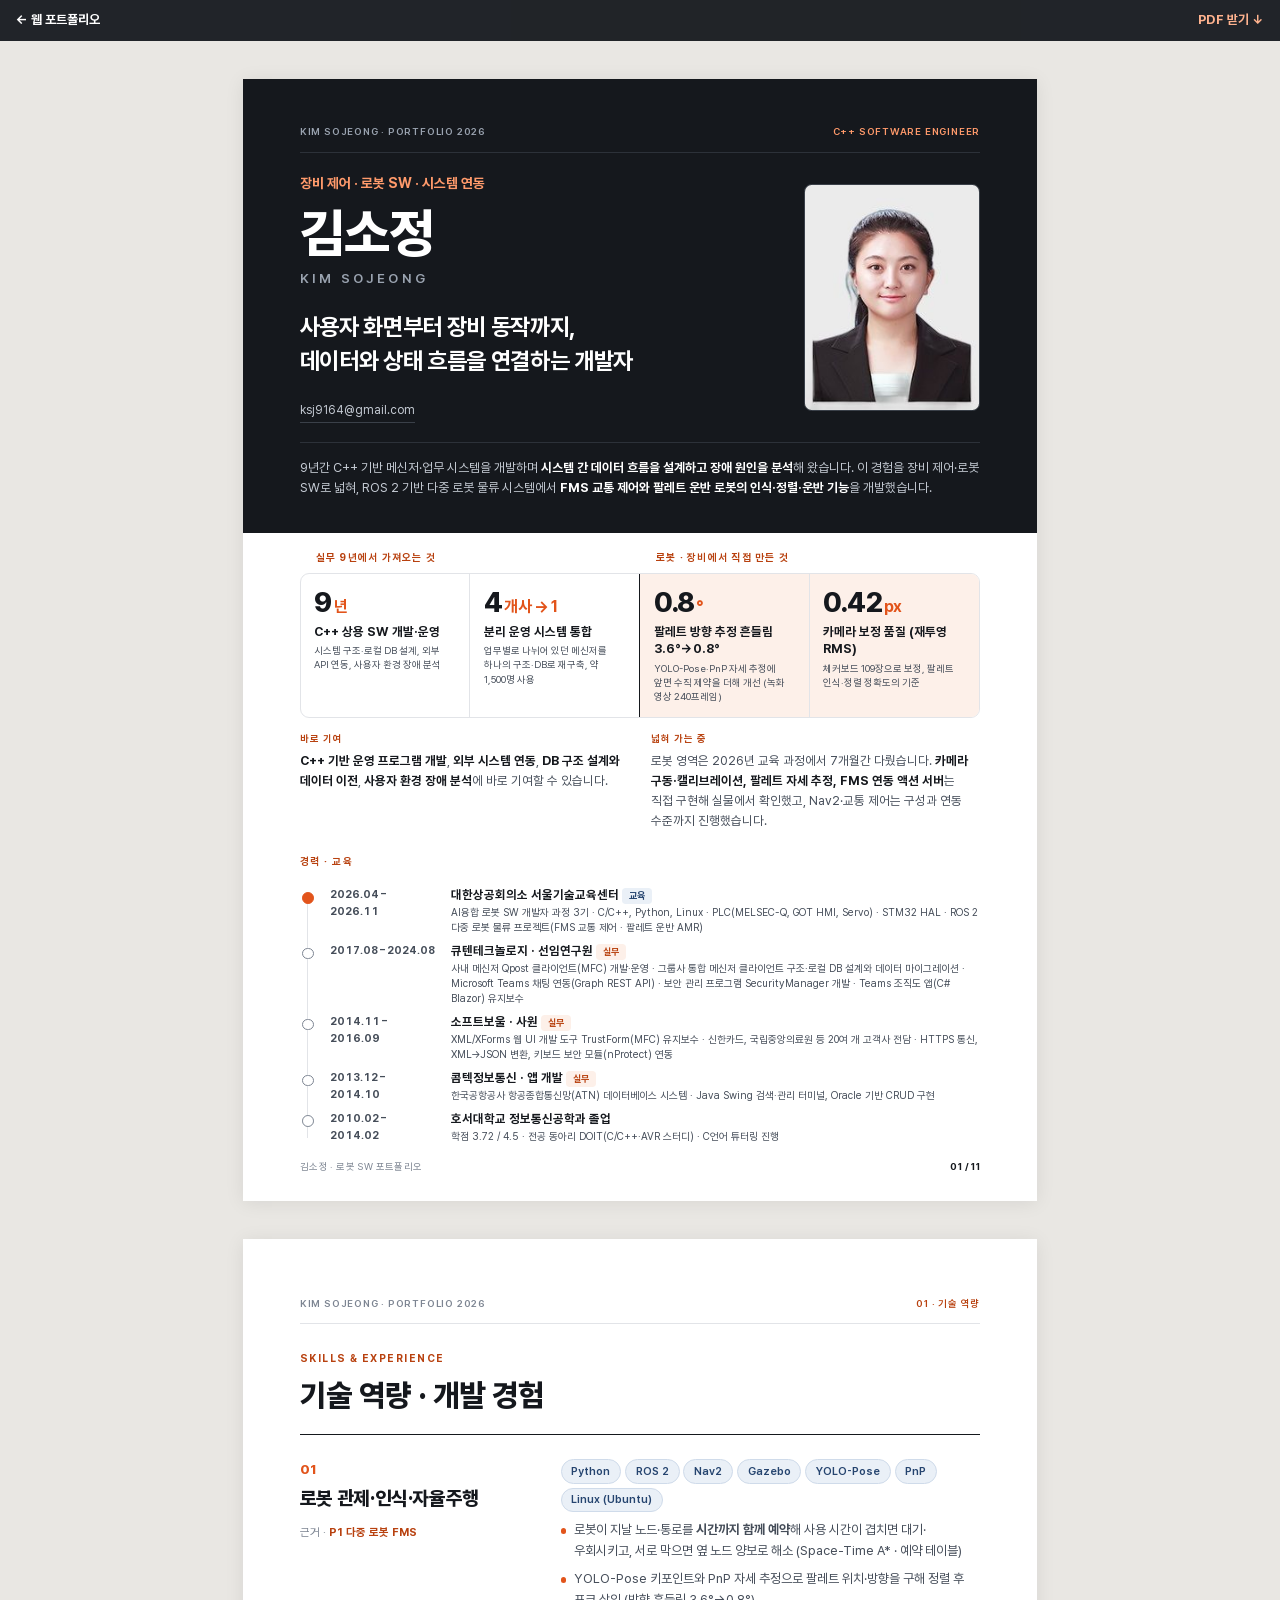
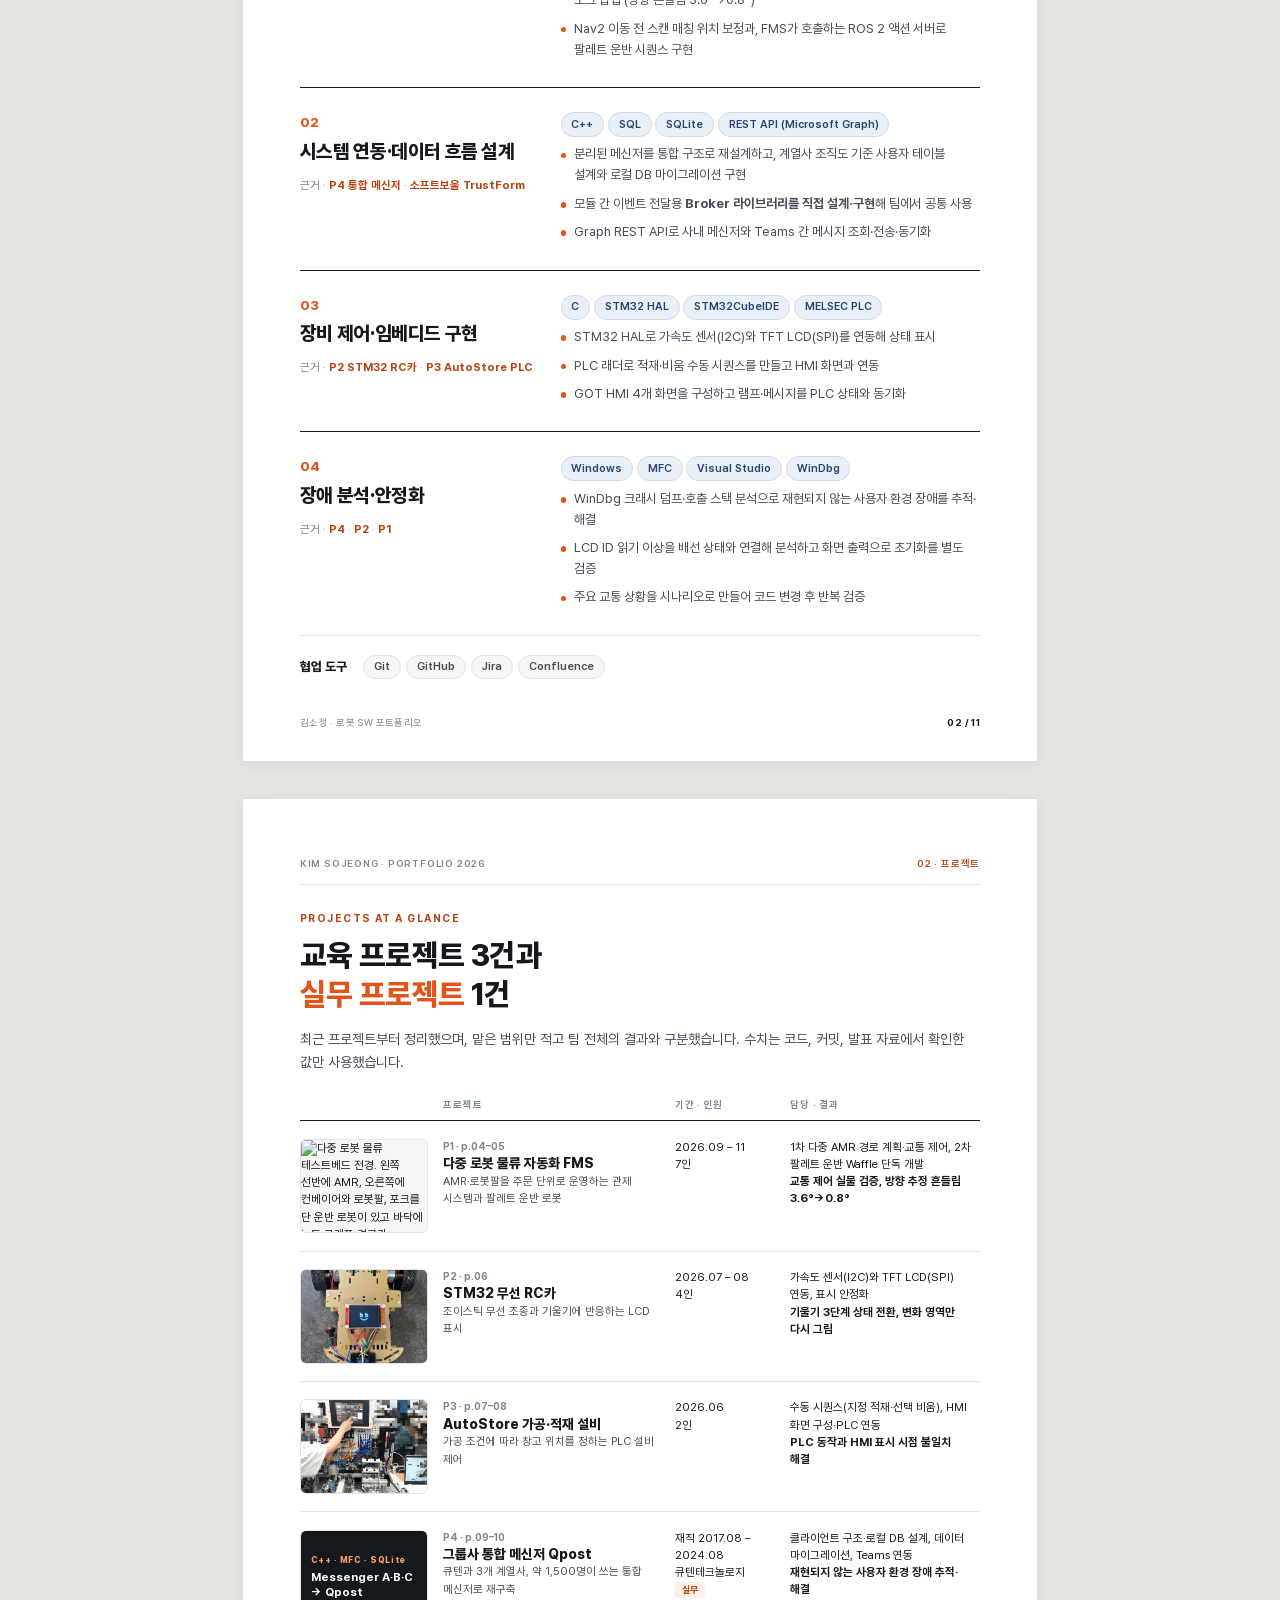
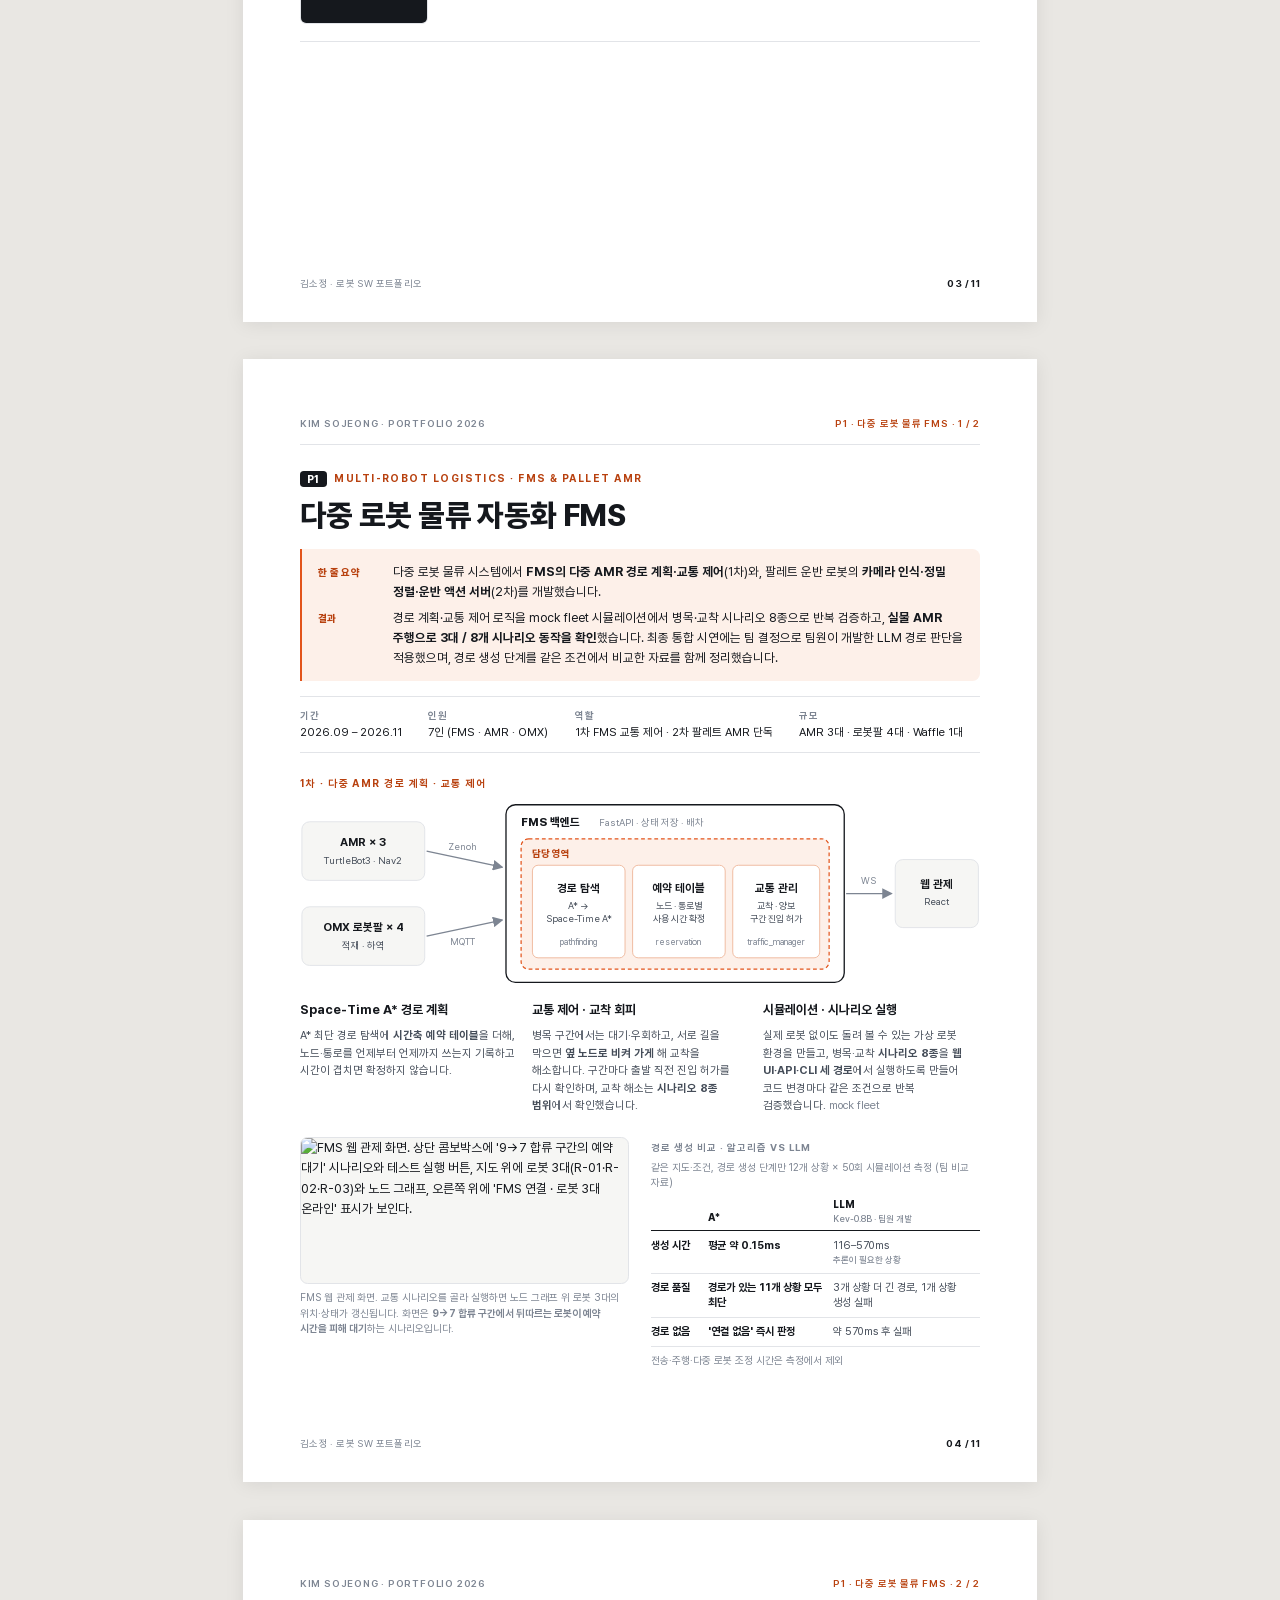
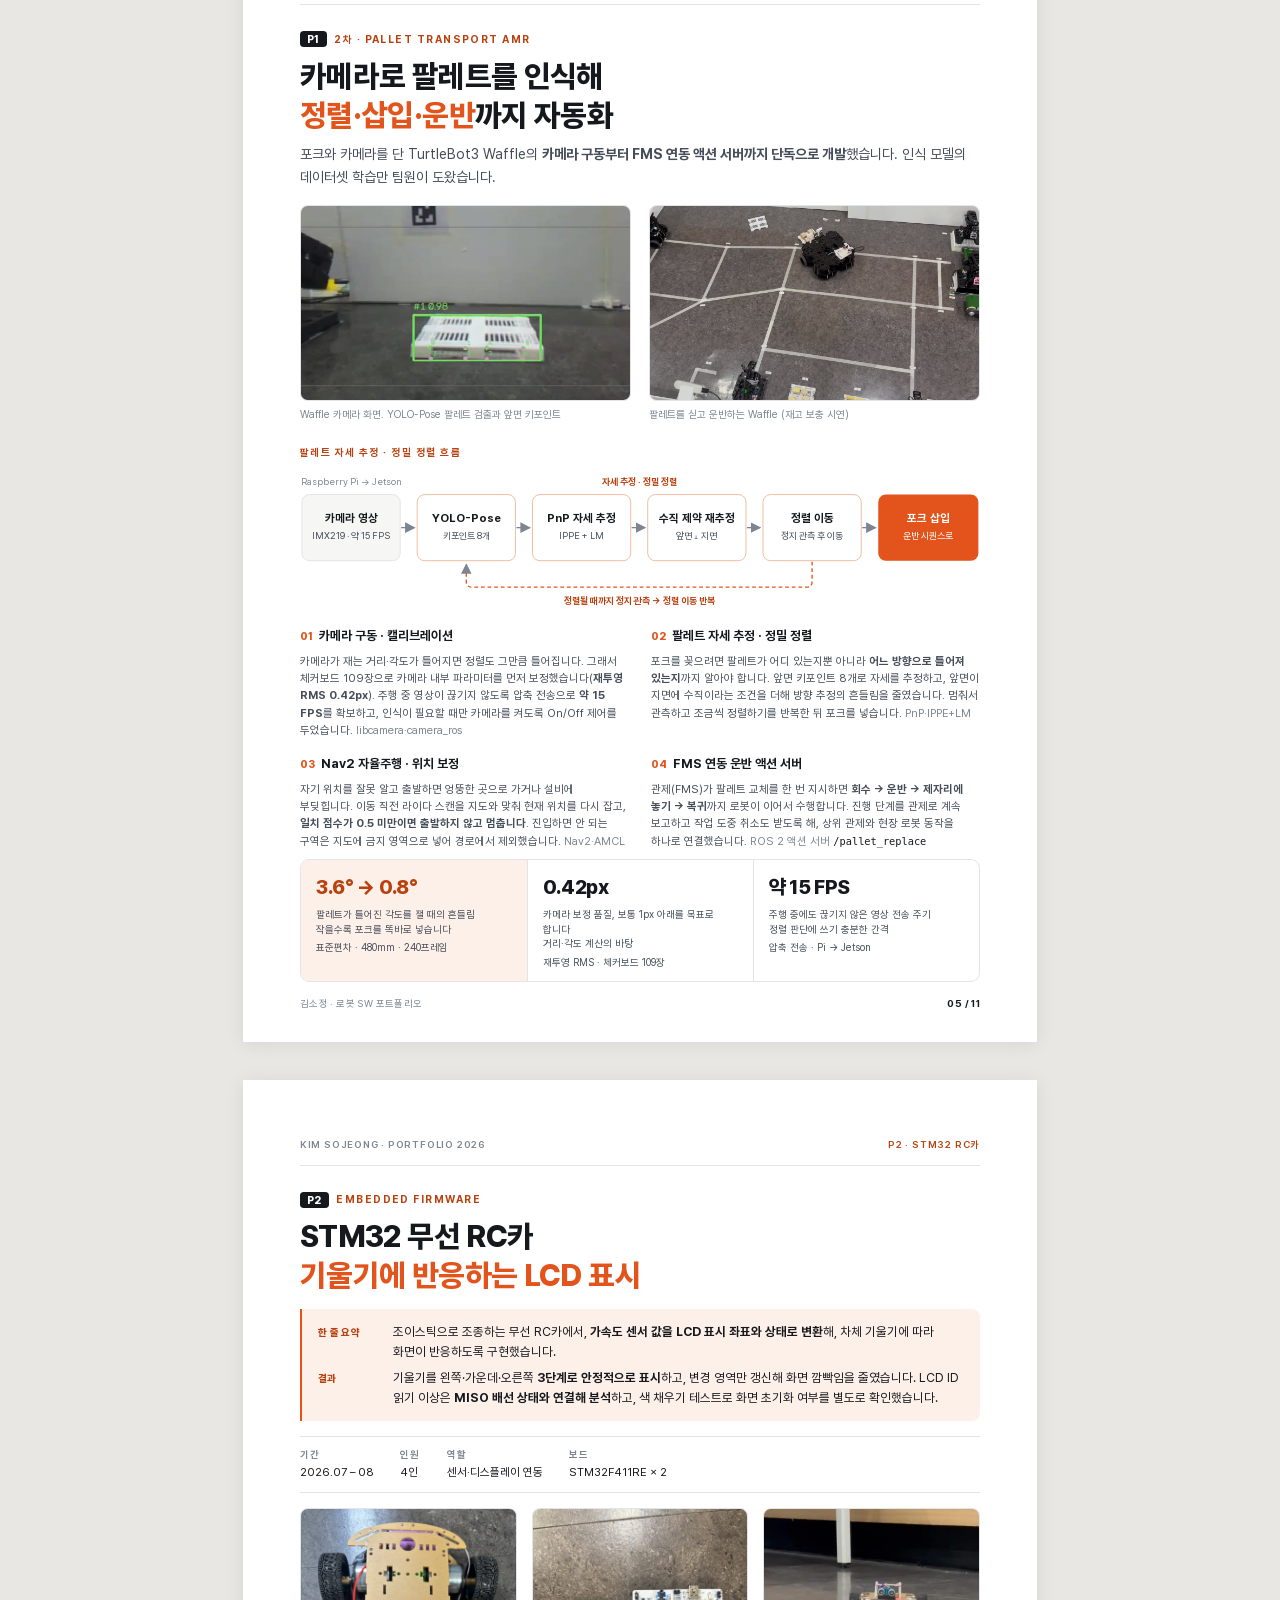
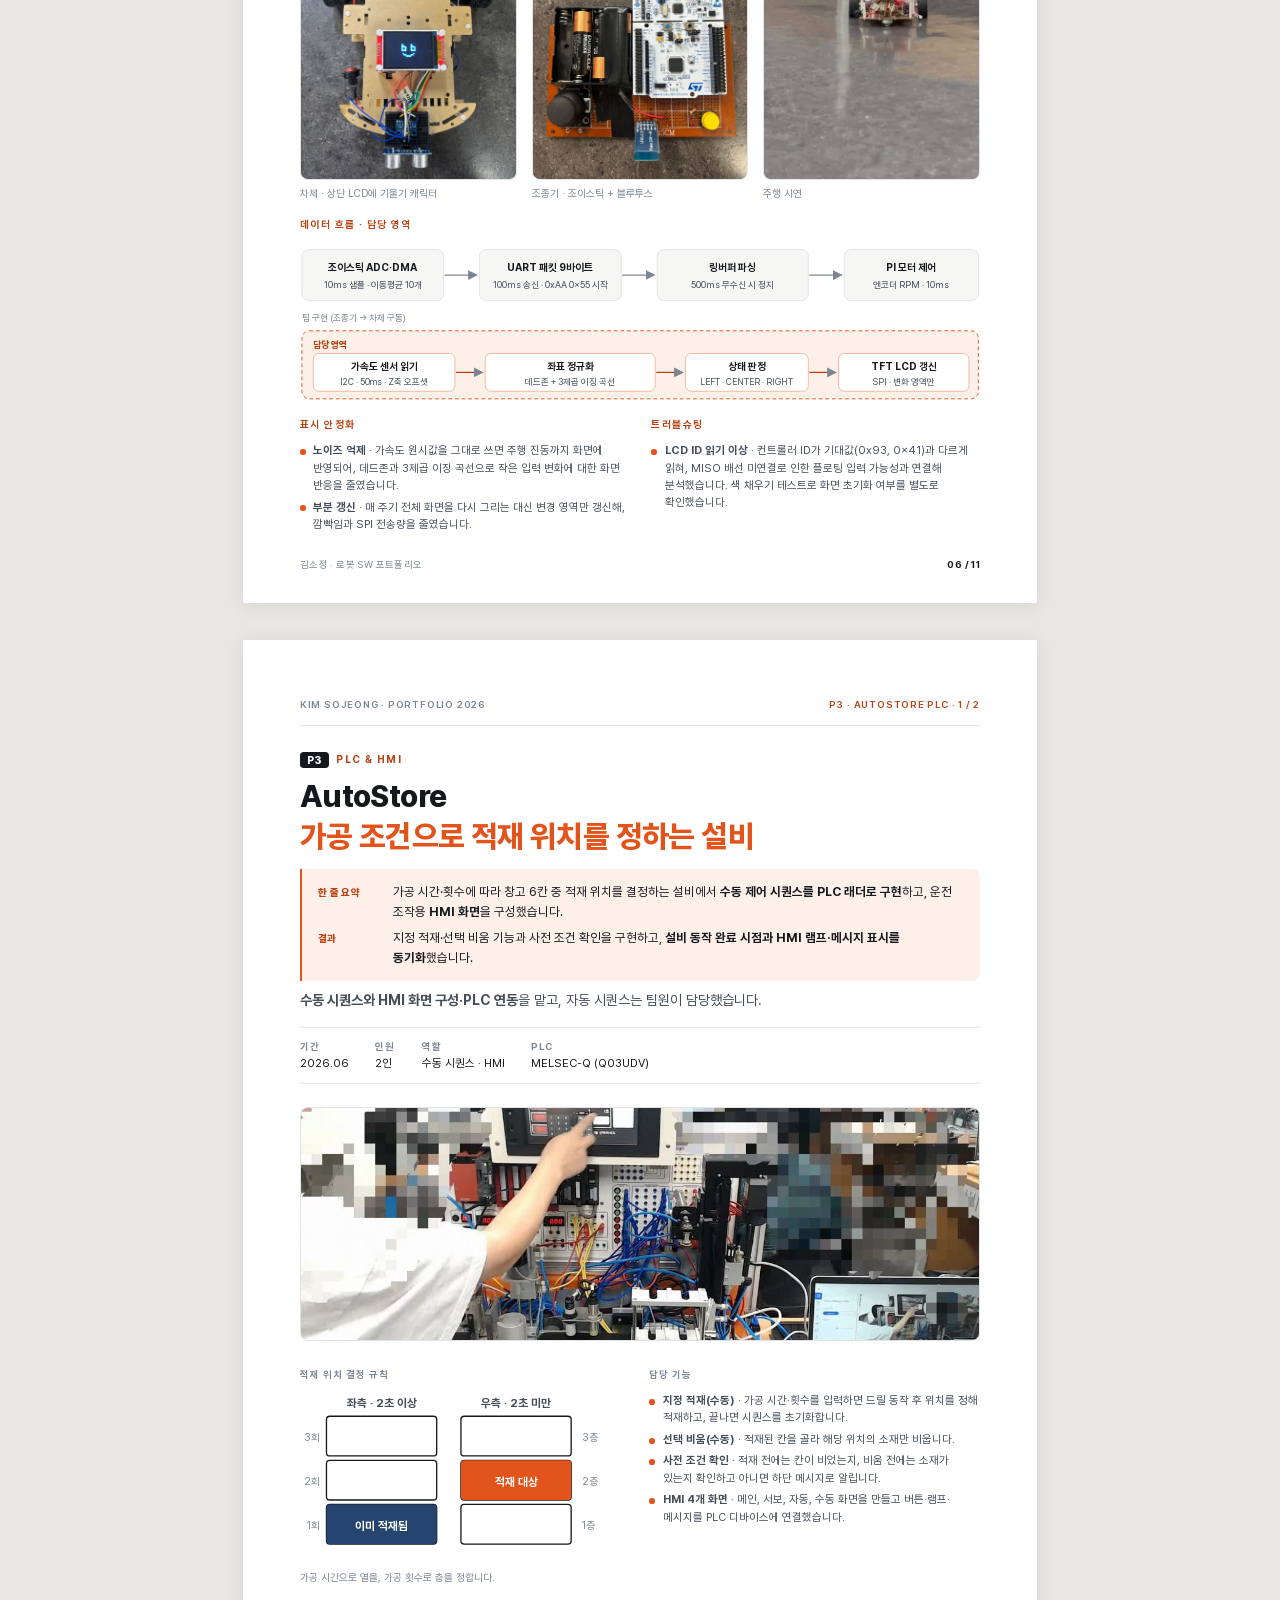
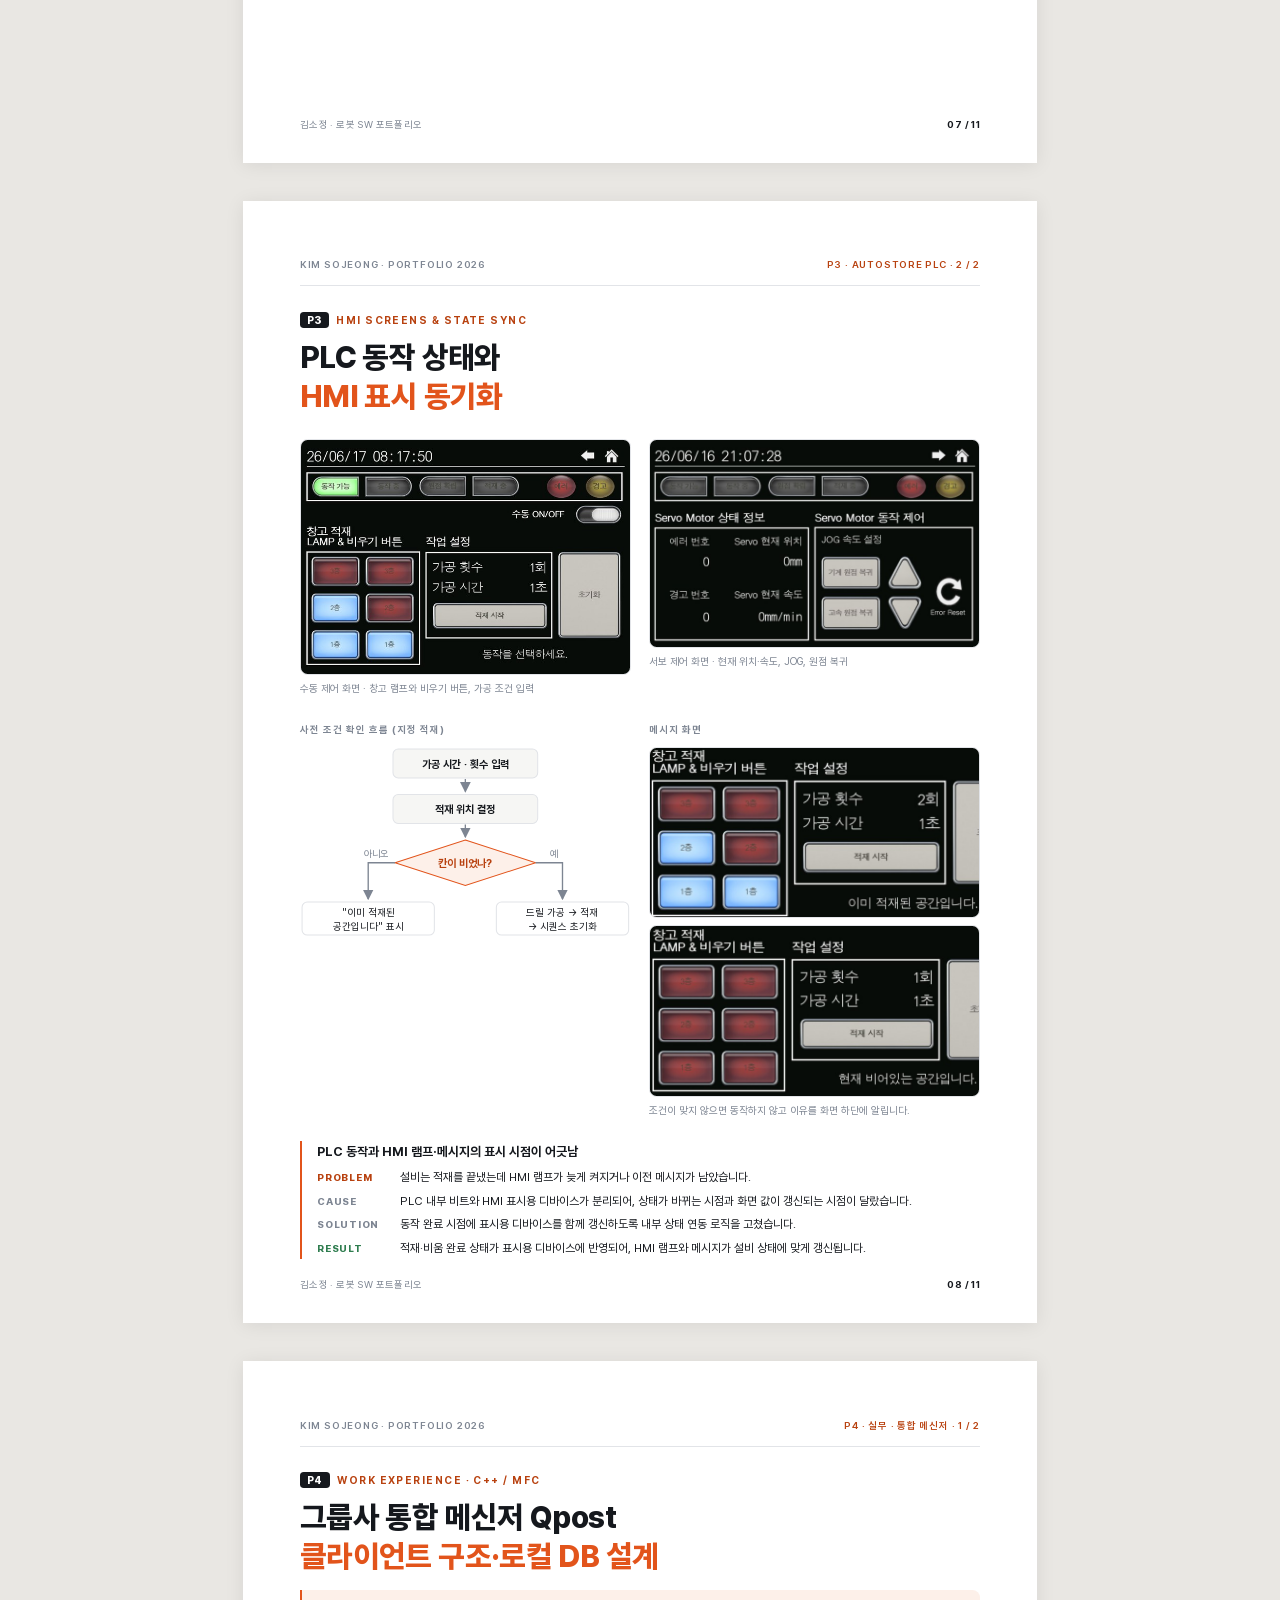
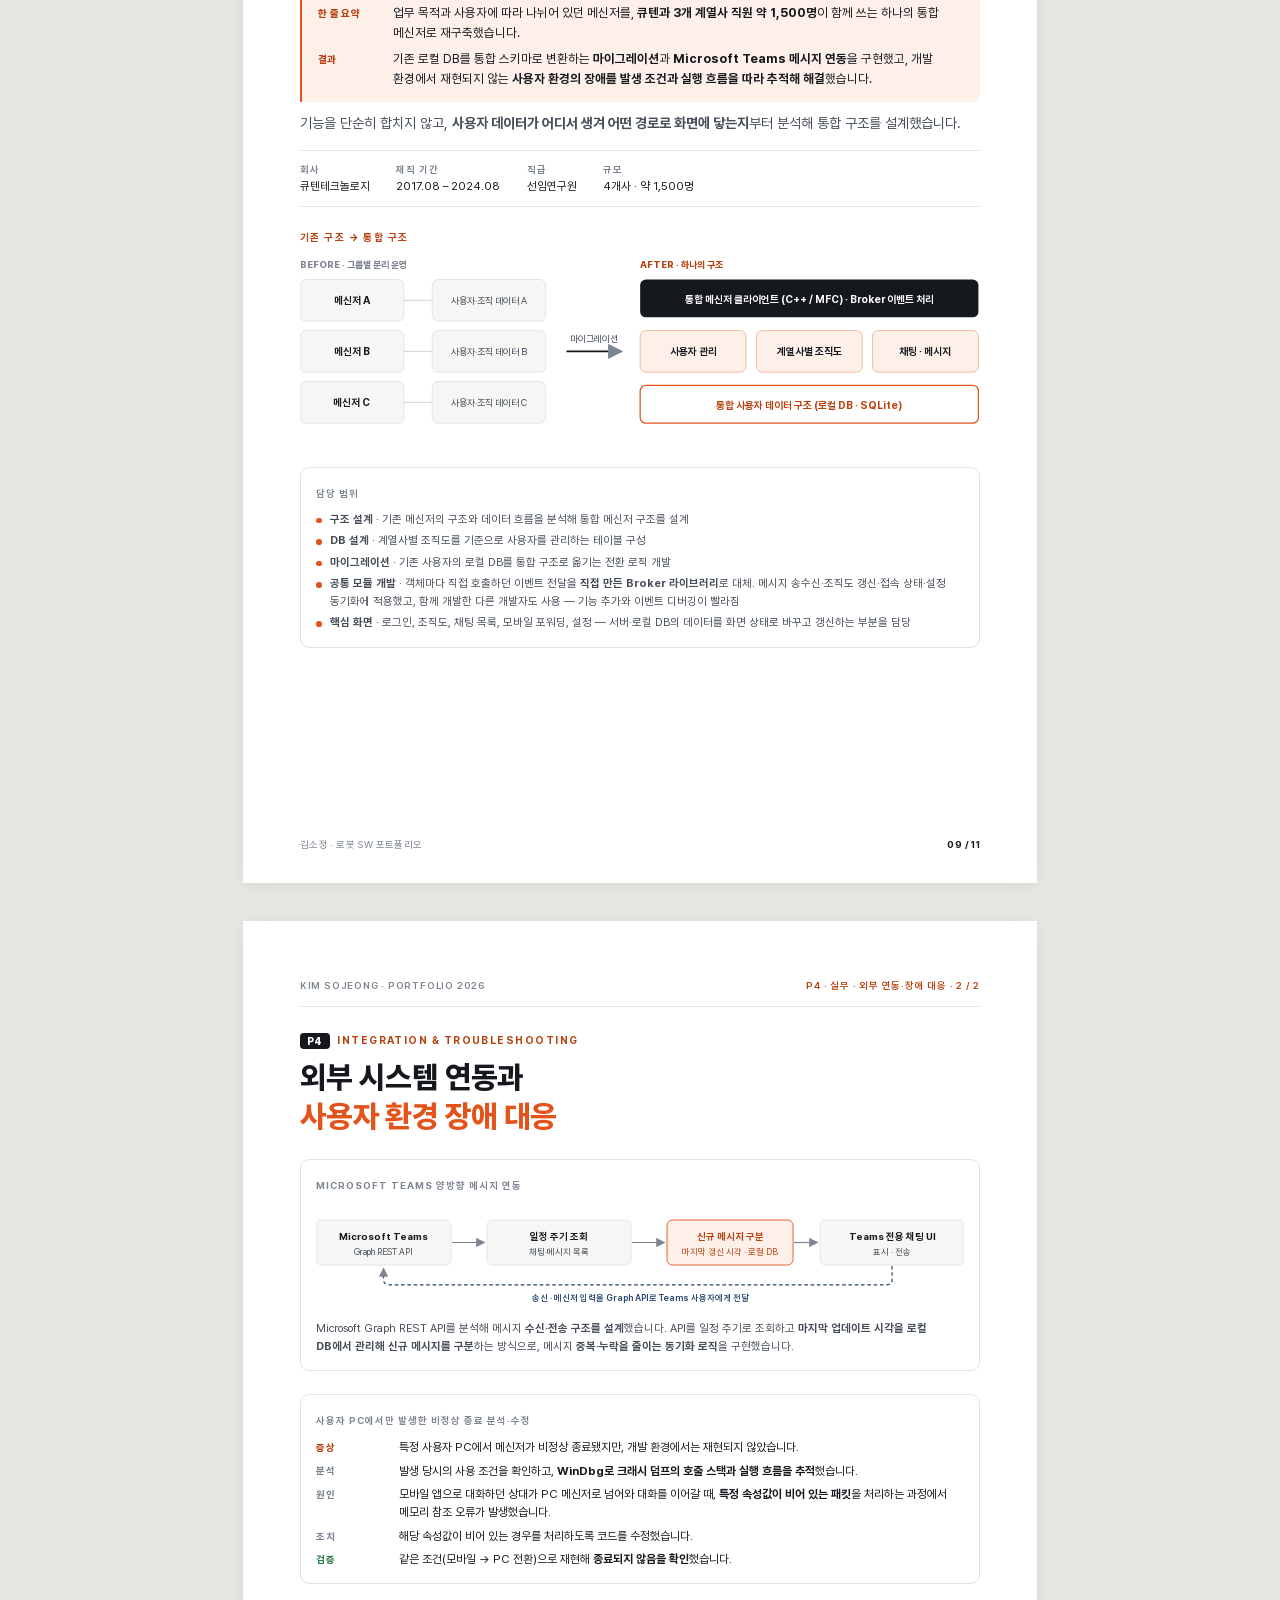
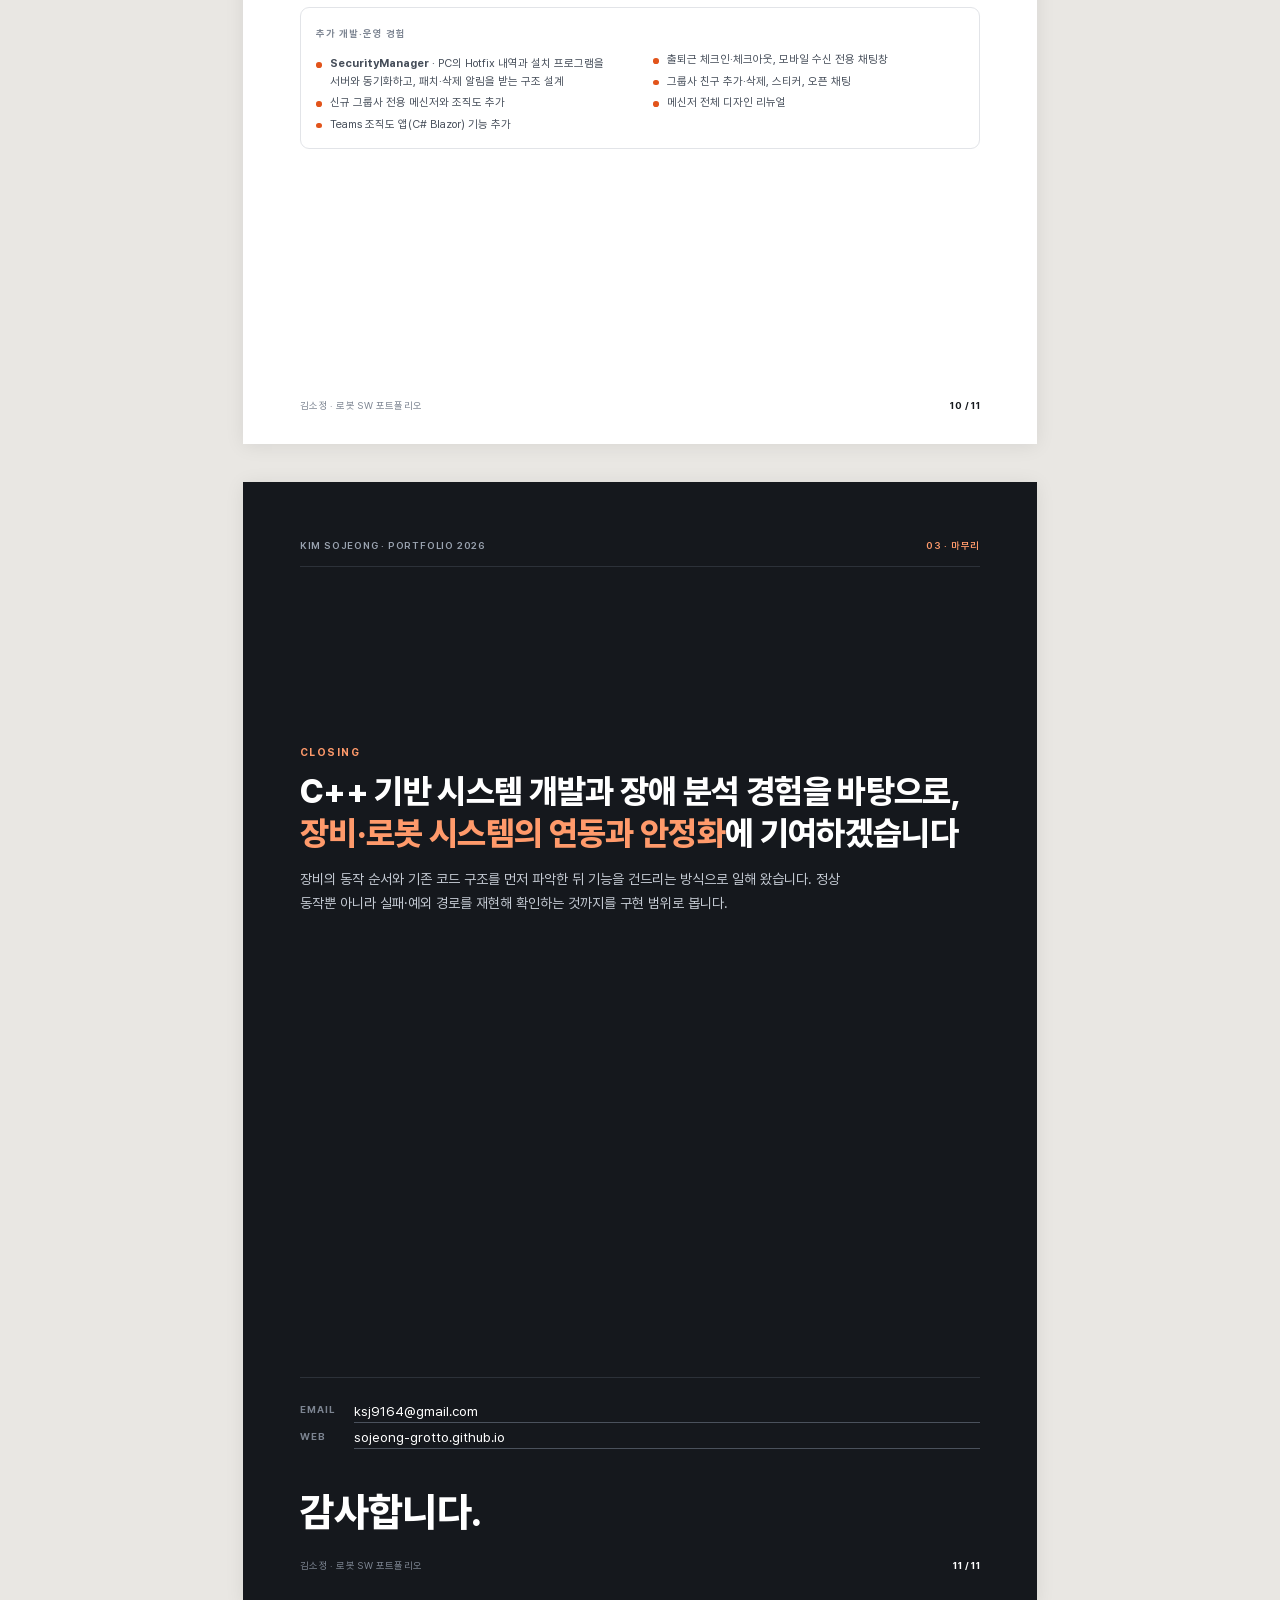
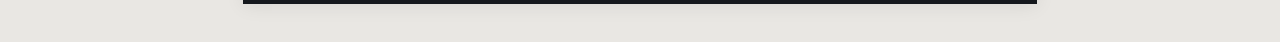
==== print.html @ 15d4276f "설명을 동작 중심으로 정리, 표지 대표 성과 2+2 재구성" ====
<!doctype html>
<html lang="ko">
<head>
<meta charset="utf-8">
<meta name="viewport" content="width=device-width,initial-scale=1">
<title>김소정 포트폴리오</title>
<meta name="description" content="김소정 | 장비 제어·로봇 SW 개발자 (다중 로봇 관제·장비 연동) 포트폴리오 2026">
<meta name="author" content="김소정">
<link rel="stylesheet" href="style.css">
</head>
<body>

<div class="printbar" id="printbar"><a href="index.html" style="color:#fff">← 웹 포트폴리오</a><a href="김소정_로봇SW_포트폴리오.pdf">PDF 받기 ↓</a></div>

<!-- =============================== 01 COVER =============================== -->
<section class="page cover" id="cover">
  <div class="band">
    <div class="run"><span>Kim Sojeong · Portfolio 2026</span><span class="sec">C++ Software Engineer</span></div>
    <div class="who">
      <div>
        <div class="role">장비 제어 · 로봇 SW · 시스템 연동</div>
        <div class="name">김소정<small>KIM SOJEONG</small></div>
        <div class="head">사용자 화면부터 장비 동작까지,<br>데이터와 상태 흐름을 연결하는 개발자</div>
        <div class="links-band"><a href="mailto:ksj9164@gmail.com">ksj9164@gmail.com</a></div>
      </div>
      <div class="photo"><img src="assets/photo.jpg" alt="김소정 증명사진"></div>
    </div>
    <p class="summary">9년간 C++ 기반 메신저·업무 시스템을 개발하며 <b>시스템 간 데이터 흐름을 설계하고 장애 원인을 분석</b>해 왔습니다. 이 경험을 장비 제어·로봇 SW로 넓혀, ROS 2 기반 다중 로봇 물류 시스템에서 <b>FMS 교통 제어와 팔레트 운반 로봇의 인식·정렬·운반 기능</b>을 개발했습니다.</p>
  </div>

  <div class="body">
    <div class="kpi-groups">
      <div>실무 9년에서 가져오는 것</div>
      <div>로봇 · 장비에서 직접 만든 것</div>
    </div>
    <div class="kpis">
      <div class="kpi">
        <div class="n">9<span>년</span></div>
        <div class="t">C++ 상용 SW 개발·운영</div>
        <div class="d">시스템 구조·로컬 DB 설계, 외부 API 연동, 사용자 환경 장애 분석</div>
      </div>
      <div class="kpi mid">
        <div class="n">4<span>개사 → 1</span></div>
        <div class="t">분리 운영 시스템 통합</div>
        <div class="d">업무별로 나뉘어 있던 메신저를 하나의 구조·DB로 재구축, 약 1,500명 사용</div>
      </div>
      <div class="kpi robot">
        <div class="n">0.8<span>°</span></div>
        <div class="t">팔레트 방향 추정 흔들림 3.6°→0.8°</div>
        <div class="d">YOLO-Pose·PnP 자세 추정에 앞면 수직 제약을 더해 개선 (녹화 영상 240프레임)</div>
      </div>
      <div class="kpi robot">
        <div class="n">0.42<span>px</span></div>
        <div class="t">카메라 보정 품질 (재투영 RMS)</div>
        <div class="d">체커보드 109장으로 보정, 팔레트 인식·정렬 정확도의 기준</div>
      </div>
    </div>


    <div class="focus mt3">
      <div><span class="label">바로 기여</span><p><b>C++ 기반 운영 프로그램 개발</b>, <b>외부 시스템 연동</b>, <b>DB 구조 설계와 데이터 이전</b>, <b>사용자 환경 장애 분석</b>에 바로 기여할 수 있습니다.</p></div>
      <div><span class="label">넓혀 가는 중</span><p>로봇 영역은 2026년 교육 과정에서 7개월간 다뤘습니다. <b>카메라 구동·캘리브레이션, 팔레트 자세 추정, FMS 연동 액션 서버</b>는 직접 구현해 실물에서 확인했고, Nav2·교통 제어는 구성과 연동 수준까지 진행했습니다.</p></div>
    </div>

    <div class="eyebrow mt4">경력 · 교육</div>
    <div class="tl compact mt1">
      <div class="item now">
        <div class="when">2026.04 – 2026.11</div>
        <div class="what"><h4>대한상공회의소 서울기술교육센터 <span class="tag edu">교육</span></h4>
          <p>AI융합 로봇 SW 개발자 과정 3기 · C/C++, Python, Linux · PLC(MELSEC-Q, GOT HMI, Servo) · STM32 HAL · ROS 2 다중 로봇 물류 프로젝트(FMS 교통 제어 · 팔레트 운반 AMR)</p></div>
      </div>
      <div class="item">
        <div class="when">2017.08 – 2024.08<br><span style="font-weight:500;color:var(--mute)">7년 1개월</span></div>
        <div class="what"><h4>큐텐테크놀로지 · 선임연구원 <span class="tag work">실무</span></h4>
          <p>사내 메신저 Qpost 클라이언트(MFC) 개발·운영 · 그룹사 통합 메신저 클라이언트 구조·로컬 DB 설계와 데이터 마이그레이션 · Microsoft Teams 채팅 연동(Graph REST API) · 보안 관리 프로그램 SecurityManager 개발 · Teams 조직도 앱(C# Blazor) 유지보수</p></div>
      </div>
      <div class="item">
        <div class="when">2014.11 – 2016.09<br><span style="font-weight:500;color:var(--mute)">1년 11개월</span></div>
        <div class="what"><h4>소프트보울 · 사원 <span class="tag work">실무</span></h4>
          <p>XML/XForms 웹 UI 개발 도구 TrustForm(MFC) 유지보수 · 신한카드, 국립중앙의료원 등 20여 개 고객사 전담 · HTTPS 통신, XML→JSON 변환, 키보드 보안 모듈(nProtect) 연동</p></div>
      </div>
      <div class="item">
        <div class="when">2013.12 – 2014.10<br><span style="font-weight:500;color:var(--mute)">11개월</span></div>
        <div class="what"><h4>콤텍정보통신 · 앱 개발 <span class="tag work">실무</span></h4>
          <p>한국공항공사 항공종합통신망(ATN) 데이터베이스 시스템 · Java Swing 검색·관리 터미널, Oracle 기반 CRUD 구현</p></div>
      </div>
      <div class="item" style="padding-bottom:0">
        <div class="when">2010.02 – 2014.02</div>
        <div class="what"><h4>호서대학교 정보통신공학과 졸업</h4>
          <p>학점 3.72 / 4.5 · 전공 동아리 DOIT(C/C++·AVR 스터디) · C언어 튜터링 진행</p></div>
      </div>
    </div>


  </div>
  <div class="foot" style="bottom:7mm"><span>김소정 · 로봇 SW 포트폴리오</span><span class="no">01 / 11</span></div>
</section>

<!-- =============================== 02 ABOUT =============================== -->
<section class="page" id="about">
  <div class="run"><span>Kim Sojeong · Portfolio 2026</span><span class="sec">01 · 기술 역량</span></div>
  <div class="eyebrow">Skills &amp; Experience</div>
  <h1 class="title">기술 역량 · 개발 경험</h1>
  <div class="cx">
    <div class="cxb">
      <div class="cxl2">
        <div class="cxh"><span class="cxn">01</span><h3>로봇 관제·인식·자율주행</h3></div>
        <div class="cxe">근거 · <b>P1 다중 로봇 FMS</b></div>
      </div>
      <div class="cxr">
        <div class="cxk"><span>Python</span><span>ROS 2</span><span>Nav2</span><span>Gazebo</span><span>YOLO-Pose</span><span>PnP</span><span>Linux (Ubuntu)</span></div>
        <ul class="dots"><li>로봇이 지날 노드·통로를 <b>시간까지 함께 예약</b>해 사용 시간이 겹치면 대기·우회시키고, 서로 막으면 옆 노드 양보로 해소 (Space-Time A* · 예약 테이블)</li><li>YOLO-Pose 키포인트와 PnP 자세 추정으로 팔레트 위치·방향을 구해 정렬 후 포크 삽입 (방향 흔들림 3.6°→0.8°)</li><li>Nav2 이동 전 스캔 매칭 위치 보정과, FMS가 호출하는 ROS 2 액션 서버로 팔레트 운반 시퀀스 구현</li></ul>
      </div>
    </div>
    <div class="cxb">
      <div class="cxl2">
        <div class="cxh"><span class="cxn">02</span><h3>시스템 연동·데이터 흐름 설계</h3></div>
        <div class="cxe">근거 · <b>P4 통합 메신저</b> · <b>소프트보울 TrustForm</b></div>
      </div>
      <div class="cxr">
        <div class="cxk"><span>C++</span><span>SQL</span><span>SQLite</span><span>REST API (Microsoft Graph)</span></div>
        <ul class="dots"><li>분리된 메신저를 통합 구조로 재설계하고, 계열사 조직도 기준 사용자 테이블 설계와 로컬 DB 마이그레이션 구현</li><li>모듈 간 이벤트 전달용 <b>Broker 라이브러리를 직접 설계·구현</b>해 팀에서 공통 사용</li><li>Graph REST API로 사내 메신저와 Teams 간 메시지 조회·전송·동기화</li></ul>
      </div>
    </div>
    <div class="cxb">
      <div class="cxl2">
        <div class="cxh"><span class="cxn">03</span><h3>장비 제어·임베디드 구현</h3></div>
        <div class="cxe">근거 · <b>P2 STM32 RC카</b> · <b>P3 AutoStore PLC</b></div>
      </div>
      <div class="cxr">
        <div class="cxk"><span>C</span><span>STM32 HAL</span><span>STM32CubeIDE</span><span>MELSEC PLC</span></div>
        <ul class="dots"><li>STM32 HAL로 가속도 센서(I2C)와 TFT LCD(SPI)를 연동해 상태 표시</li><li>PLC 래더로 적재·비움 수동 시퀀스를 만들고 HMI 화면과 연동</li><li>GOT HMI 4개 화면을 구성하고 램프·메시지를 PLC 상태와 동기화</li></ul>
      </div>
    </div>
    <div class="cxb">
      <div class="cxl2">
        <div class="cxh"><span class="cxn">04</span><h3>장애 분석·안정화</h3></div>
        <div class="cxe">근거 · <b>P4</b> · <b>P2</b> · <b>P1</b></div>
      </div>
      <div class="cxr">
        <div class="cxk"><span>Windows</span><span>MFC</span><span>Visual Studio</span><span>WinDbg</span></div>
        <ul class="dots"><li>WinDbg 크래시 덤프·호출 스택 분석으로 재현되지 않는 사용자 환경 장애를 추적·해결</li><li>LCD ID 읽기 이상을 배선 상태와 연결해 분석하고 화면 출력으로 초기화를 별도 검증</li><li>주요 교통 상황을 시나리오로 만들어 코드 변경 후 반복 검증</li></ul>
      </div>
    </div>
  </div>
  <div class="cxc"><span class="cxl">협업 도구</span><span>Git</span><i>/</i><span>GitHub</span><i>/</i><span>Jira</span><i>/</i><span>Confluence</span></div>

  <div class="grow"></div>

  <div class="foot"><span>김소정 · 로봇 SW 포트폴리오</span><span class="no">02 / 11</span></div>
</section>

<!-- =============================== 04 PROJECT OVERVIEW =============================== -->
<section class="page" id="projects">
  <div class="run"><span>Kim Sojeong · Portfolio 2026</span><span class="sec">02 · 프로젝트</span></div>
  <div class="eyebrow">Projects at a glance</div>
  <h1 class="title">교육 프로젝트 3건과<br><em>실무 프로젝트</em> 1건</h1>
  <p class="lead">최근 프로젝트부터 정리했으며, 맡은 범위만 적고 팀 전체의 결과와 구분했습니다. 수치는 코드, 커밋, 발표 자료에서 확인한 값만 사용했습니다.</p>

  <table class="ov mt3">
    <thead><tr><th style="width:36mm"></th><th style="width:34%">프로젝트</th><th style="width:17%">기간 · 인원</th><th>담당 · 결과</th></tr></thead>
    <tbody>
      <tr>
        <td class="th"><div class="tthumb"><img src="assets/p1_testbed.jpg" alt="다중 로봇 물류 테스트베드 전경. 왼쪽 선반에 AMR, 오른쪽에 컨베이어와 로봇팔, 포크를 단 운반 로봇이 있고 바닥에 노드 그래프 경로가 테이프로 표시되어 있다."></div></td>
        <td><div class="pg">P1 · p.04–05</div><div class="pt">다중 로봇 물류 자동화 FMS</div><div class="small">AMR·로봇팔을 주문 단위로 운영하는 관제 시스템과 팔레트 운반 로봇</div></td>
        <td>2026.09 – 11<br>7인</td>
        <td>1차 다중 AMR 경로 계획·교통 제어, 2차 팔레트 운반 Waffle 단독 개발<br><b>교통 제어 실물 검증, 방향 추정 흔들림 3.6°→0.8°</b></td>
      </tr>
      <tr>
        <td class="th"><div class="tthumb"><img src="assets/rc_car.jpg" alt="" style="object-position:center 55%"></div></td>
        <td><div class="pg">P2 · p.06</div><div class="pt">STM32 무선 RC카</div><div class="small">조이스틱 무선 조종과 기울기에 반응하는 LCD 표시</div></td>
        <td>2026.07 – 08<br>4인</td>
        <td>가속도 센서(I2C)와 TFT LCD(SPI) 연동, 표시 안정화<br><b>기울기 3단계 상태 전환, 변화 영역만 다시 그림</b></td>
      </tr>
      <tr>
        <td class="th"><div class="tthumb"><img src="assets/plc_rig.jpg" alt=""></div></td>
        <td><div class="pg">P3 · p.07–08</div><div class="pt">AutoStore 가공·적재 설비</div><div class="small">가공 조건에 따라 창고 위치를 정하는 PLC 설비 제어</div></td>
        <td>2026.06<br>2인</td>
        <td>수동 시퀀스(지정 적재·선택 비움), HMI 화면 구성·PLC 연동<br><b>PLC 동작과 HMI 표시 시점 불일치 해결</b></td>
      </tr>
      <tr>
        <td class="th"><div class="tthumb"><div class="thumb-dark"><span>C++ · MFC · SQLite</span><b>Messenger A·B·C<br>→ Qpost</b></div></div></td>
        <td><div class="pg">P4 · p.09–10</div><div class="pt">그룹사 통합 메신저 Qpost</div><div class="small">큐텐과 3개 계열사, 약 1,500명이 쓰는 통합 메신저로 재구축</div></td>
        <td>재직 2017.08 – 2024.08<br>큐텐테크놀로지 <span class="tag work">실무</span></td>
        <td>클라이언트 구조·로컬 DB 설계, 데이터 마이그레이션, Teams 연동<br><b>재현되지 않는 사용자 환경 장애 추적·해결</b></td>
      </tr>
    </tbody>
  </table>


  <div class="foot"><span>김소정 · 로봇 SW 포트폴리오</span><span class="no">03 / 11</span></div>
</section>

<!-- =============================== 05 P1-1 =============================== -->
<section class="page" id="p1">
  <div class="run"><span>Kim Sojeong · Portfolio 2026</span><span class="sec">P1 · 다중 로봇 물류 FMS · 1 / 2</span></div>
  <div class="eyebrow"><span class="pno">P1</span>Multi-Robot Logistics · FMS &amp; Pallet AMR</div>
  <h1 class="title">다중 로봇 물류 자동화 FMS</h1>
  <div class="tldr">
    <div><span class="tl-l">한 줄 요약</span><p>다중 로봇 물류 시스템에서 <b>FMS의 다중 AMR 경로 계획·교통 제어</b>(1차)와, 팔레트 운반 로봇의 <b>카메라 인식·정밀 정렬·운반 액션 서버</b>(2차)를 개발했습니다.</p></div>
    <div><span class="tl-l">결과</span><p>경로 계획·교통 제어 로직을 mock fleet 시뮬레이션에서 병목·교착 시나리오 8종으로 반복 검증하고, <b>실물 AMR 주행으로 3대 / 8개 시나리오 동작을 확인</b>했습니다. 최종 통합 시연에는 팀 결정으로 팀원이 개발한 LLM 경로 판단을 적용했으며, 경로 생성 단계를 같은 조건에서 비교한 자료를 함께 정리했습니다.</p></div>
  </div>

  <div class="pmeta">
    <div><span class="label">기간</span>2026.09 – 2026.11</div>
    <div><span class="label">인원</span>7인 (FMS · AMR · OMX)</div>
    <div><span class="label">역할</span>1차 FMS 교통 제어 · 2차 팔레트 AMR 단독</div>
    <div><span class="label">규모</span>AMR 3대 · 로봇팔 4대 · Waffle 1대</div>
  </div>

  <div class="eyebrow mt3">1차 · 다중 AMR 경로 계획 · 교통 제어</div>
  <svg data-name="p1-arch" viewBox="0 0 720 196" width="100%" role="img" aria-label="AMR은 Zenoh, 로봇팔은 MQTT로 FMS 백엔드에 연결되고, 웹 UI와는 WebSocket으로 연결된다. 담당 영역은 경로 탐색, 예약 테이블, 교통 관리 모듈이다.">
    <defs><marker id="ar" markerWidth="8" markerHeight="8" refX="7" refY="4" orient="auto"><path d="M0,0 L8,4 L0,8 z" fill="#7d8592"/></marker></defs>
    <g font-size="12">
      <rect x="2" y="22" width="130" height="62" rx="8" fill="#f6f6f4" stroke="#e2e4e8"/>
      <text x="67" y="48" text-anchor="middle" font-weight="700" fill="#15181d">AMR × 3</text>
      <text x="67" y="67" text-anchor="middle" font-size="10.5" fill="#454d59">TurtleBot3 · Nav2</text>
      <rect x="2" y="112" width="130" height="62" rx="8" fill="#f6f6f4" stroke="#e2e4e8"/>
      <text x="67" y="138" text-anchor="middle" font-weight="700" fill="#15181d">OMX 로봇팔 × 4</text>
      <text x="67" y="157" text-anchor="middle" font-size="10.5" fill="#454d59">적재 · 하역</text>
      <line x1="134" y1="53" x2="214" y2="70" stroke="#7d8592" stroke-width="1.4" marker-end="url(#ar)"/>
      <text x="172" y="52" text-anchor="middle" font-size="10" fill="#7d8592">Zenoh</text>
      <line x1="134" y1="143" x2="214" y2="126" stroke="#7d8592" stroke-width="1.4" marker-end="url(#ar)"/>
      <text x="172" y="152" text-anchor="middle" font-size="10" fill="#7d8592">MQTT</text>

      <rect x="218" y="4" width="358" height="188" rx="10" fill="#fff" stroke="#15181d" stroke-width="1.4"/>
      <text x="234" y="26" font-weight="800" fill="#15181d">FMS 백엔드</text>
      <text x="316" y="26" font-size="10.5" fill="#7d8592">FastAPI · 상태 저장 · 배차</text>
      <rect x="234" y="40" width="326" height="138" rx="8" fill="#fdf0e9" stroke="#e2541b" stroke-width="1.3" stroke-dasharray="4 3"/>
      <text x="246" y="59" font-size="10.5" font-weight="800" fill="#b8410f">담당 영역</text>
      <rect x="246" y="68" width="98" height="98" rx="6" fill="#fff" stroke="#f0b99e"/>
      <text x="295" y="96" text-anchor="middle" font-weight="700" fill="#15181d">경로 탐색</text>
      <text x="295" y="114" text-anchor="middle" font-size="10" fill="#454d59">A* →</text>
      <text x="295" y="128" text-anchor="middle" font-size="10" fill="#454d59">Space-Time A*</text>
      <text x="295" y="152" text-anchor="middle" font-size="9.5" fill="#7d8592">pathfinding</text>
      <rect x="352" y="68" width="98" height="98" rx="6" fill="#fff" stroke="#f0b99e"/>
      <text x="401" y="96" text-anchor="middle" font-weight="700" fill="#15181d">예약 테이블</text>
      <text x="401" y="114" text-anchor="middle" font-size="10" fill="#454d59">노드 · 통로별</text>
      <text x="401" y="128" text-anchor="middle" font-size="10" fill="#454d59">사용 시간 확정</text>
      <text x="401" y="152" text-anchor="middle" font-size="9.5" fill="#7d8592">reservation</text>
      <rect x="458" y="68" width="92" height="98" rx="6" fill="#fff" stroke="#f0b99e"/>
      <text x="504" y="96" text-anchor="middle" font-weight="700" fill="#15181d">교통 관리</text>
      <text x="504" y="114" text-anchor="middle" font-size="10" fill="#454d59">교착 · 양보</text>
      <text x="504" y="128" text-anchor="middle" font-size="10" fill="#454d59">구간 진입 허가</text>
      <text x="504" y="152" text-anchor="middle" font-size="9.5" fill="#7d8592">traffic_manager</text>

      <line x1="578" y1="98" x2="626" y2="98" stroke="#7d8592" stroke-width="1.4" marker-end="url(#ar)"/>
      <text x="602" y="88" text-anchor="middle" font-size="10" fill="#7d8592">WS</text>
      <rect x="630" y="62" width="88" height="72" rx="8" fill="#f6f6f4" stroke="#e2e4e8"/>
      <text x="674" y="92" text-anchor="middle" font-weight="700" fill="#15181d">웹 관제</text>
      <text x="674" y="110" text-anchor="middle" font-size="10.5" fill="#454d59">React</text>
    </g>
  </svg>

  <div class="g3 mt2">
    <div><h4>Space-Time A* 경로 계획</h4><p class="small mt1">A* 최단 경로 탐색에 <b>시간축 예약 테이블</b>을 더해, 노드·통로를 언제부터 언제까지 쓰는지 기록하고 시간이 겹치면 확정하지 않습니다.</p></div>
    <div><h4>교통 제어 · 교착 회피</h4><p class="small mt1">병목 구간에서는 대기·우회하고, 서로 길을 막으면 <b>옆 노드로 비켜 가게</b> 해 교착을 해소합니다. 구간마다 출발 직전 진입 허가를 다시 확인하며, 교착 해소는 <b>시나리오 8종 범위</b>에서 확인했습니다.</p></div>
    <div><h4>시뮬레이션 · 시나리오 실행</h4><p class="small mt1">실제 로봇 없이도 돌려 볼 수 있는 가상 로봇 환경을 만들고, 병목·교착 <b>시나리오 8종</b>을 <b>웹 UI·API·CLI 세 경로</b>에서 실행하도록 만들어 코드 변경마다 같은 조건으로 반복 검증했습니다. <span class="muted">mock fleet</span></p></div>
  </div>

  <div class="p1row mt3">
    <figure>
      <div class="shot"><img src="assets/fms_ui_map.jpg" alt="FMS 웹 관제 화면. 상단 콤보박스에 '9→7 합류 구간의 예약 대기' 시나리오와 테스트 실행 버튼, 지도 위에 로봇 3대(R-01·R-02·R-03)와 노드 그래프, 오른쪽 위에 'FMS 연결 · 로봇 3대 온라인' 표시가 보인다."></div>
      <figcaption class="cap">FMS 웹 관제 화면. 교통 시나리오를 골라 실행하면 노드 그래프 위 로봇 3대의 위치·상태가 갱신됩니다. 화면은 <b>9→7 합류 구간에서 뒤따르는 로봇이 예약 시간을 피해 대기</b>하는 시나리오입니다.</figcaption>
    </figure>
    <div class="cmp">
      <div class="label">경로 생성 비교 · 알고리즘 vs LLM</div>
      <p class="cap" style="margin-top:.6mm">같은 지도·조건, 경로 생성 단계만 12개 상황 × 50회 시뮬레이션 측정 (팀 비교 자료)</p>
      <table>
        <tr><th></th><th>A*</th><th>LLM<small>Kev-0.8B · 팀원 개발</small></th></tr>
        <tr><td>생성 시간</td><td><b>평균 약 0.15ms</b></td><td>116–570ms<small>추론이 필요한 상황</small></td></tr>
        <tr><td>경로 품질</td><td><b>경로가 있는 11개 상황 모두 최단</b></td><td>3개 상황 더 긴 경로, 1개 상황 생성 실패</td></tr>
        <tr><td>경로 없음</td><td><b>'연결 없음' 즉시 판정</b></td><td>약 570ms 후 실패</td></tr>
      </table>
      <p class="cap">전송·주행·다중 로봇 조정 시간은 측정에서 제외</p>
    </div>
  </div>
  <div class="foot"><span>김소정 · 로봇 SW 포트폴리오</span><span class="no">04 / 11</span></div>
</section>

<!-- =============================== 06 P1-2 =============================== -->
<section class="page" id="p1b">
  <div class="run"><span>Kim Sojeong · Portfolio 2026</span><span class="sec">P1 · 다중 로봇 물류 FMS · 2 / 2</span></div>
  <div class="eyebrow"><span class="pno">P1</span>2차 · Pallet Transport AMR</div>
  <h1 class="title">카메라로 팔레트를 인식해<br><em>정렬·삽입·운반</em>까지 자동화</h1>
  <p class="lead" style="margin-top:2mm">포크와 카메라를 단 TurtleBot3 Waffle의 <b>카메라 구동부터 FMS 연동 액션 서버까지 단독으로 개발</b>했습니다. 인식 모델의 데이터셋 학습만 팀원이 도왔습니다.</p>

  <div class="g2 mt2 wphotos">
    <figure><div class="shot"><img src="assets/waffle_cam.jpg" alt="Waffle 카메라 화면: YOLO-Pose가 팔레트를 검출하고 앞면 키포인트를 표시"></div><figcaption class="cap">Waffle 카메라 화면. YOLO-Pose 팔레트 검출과 앞면 키포인트</figcaption></figure>
    <figure><div class="shot"><img src="assets/waffle_carry.jpg" alt="팔레트를 포크에 싣고 지도 위를 이동하는 Waffle"></div><figcaption class="cap">팔레트를 싣고 운반하는 Waffle (재고 보충 시연)</figcaption></figure>
  </div>

  <div class="eyebrow mt3">팔레트 자세 추정 · 정밀 정렬 흐름</div>
  <svg data-name="p1-waffle" viewBox="0 0 720 150" width="100%" role="img" aria-label="카메라 영상에서 YOLO-Pose로 팔레트 키포인트 8개를 찾고, PnP로 자세를 추정한 뒤 앞면 수직 제약으로 다시 추정한다. 정렬될 때까지 정지 관측과 정렬 이동을 반복하고 포크를 삽입한다.">
    <defs><marker id="arw" markerWidth="8" markerHeight="8" refX="7" refY="4" orient="auto"><path d="M0,0 L8,4 L0,8 z" fill="#7d8592"/></marker></defs>
    <g font-size="12" text-anchor="middle">
      <rect x="2" y="26" width="104" height="70" rx="8" fill="#f6f6f4" stroke="#e2e4e8"/>
      <text x="54" y="55" font-weight="700" fill="#15181d">카메라 영상</text>
      <text x="54" y="73" font-size="10" fill="#454d59">IMX219 · 약 15 FPS</text>
      <g fill="#fff" stroke="#f0b99e">
        <rect x="124" y="26" width="104" height="70" rx="8"/>
        <rect x="246" y="26" width="104" height="70" rx="8"/>
        <rect x="368" y="26" width="104" height="70" rx="8"/>
        <rect x="490" y="26" width="104" height="70" rx="8"/>
      </g>
      <text x="176" y="55" font-weight="700" fill="#15181d">YOLO-Pose</text>
      <text x="176" y="73" font-size="10" fill="#454d59">키포인트 8개</text>
      <text x="298" y="55" font-weight="700" fill="#15181d">PnP 자세 추정</text>
      <text x="298" y="73" font-size="10" fill="#454d59">IPPE + LM</text>
      <text x="420" y="55" font-weight="700" fill="#15181d">수직 제약 재추정</text>
      <text x="420" y="73" font-size="10" fill="#454d59">앞면 ⟂ 지면</text>
      <text x="542" y="55" font-weight="700" fill="#15181d">정렬 이동</text>
      <text x="542" y="73" font-size="10" fill="#454d59">정지 관측 후 이동</text>
      <rect x="612" y="26" width="106" height="70" rx="8" fill="#e2541b"/>
      <text x="665" y="55" font-weight="700" fill="#fff">포크 삽입</text>
      <text x="665" y="73" font-size="10" fill="#fff">운반 시퀀스로</text>
      <g stroke="#7d8592" stroke-width="1.4" marker-end="url(#arw)">
        <line x1="107" y1="61" x2="121" y2="61"/><line x1="229" y1="61" x2="243" y2="61"/>
        <line x1="351" y1="61" x2="365" y2="61"/><line x1="473" y1="61" x2="487" y2="61"/>
        <line x1="595" y1="61" x2="609" y2="61"/>
      </g>
      <path d="M542,97 V118 Q542,124 536,124 H182 Q176,124 176,118 V100" fill="none" stroke="#e2541b" stroke-width="1.4" stroke-dasharray="4 3" marker-end="url(#arw)"/>
      <text x="359" y="142" font-size="10" fill="#b8410f" font-weight="700">정렬될 때까지 정지 관측 → 정렬 이동 반복</text>
      <text x="54" y="16" font-size="10" fill="#7d8592">Raspberry Pi → Jetson</text>
      <text x="359" y="16" font-size="10" fill="#b8410f" font-weight="700">자세 추정 · 정밀 정렬</text>
    </g>
  </svg>

  <div class="g2 mt2 wroles">
    <div><h4><span>01</span>카메라 구동 · 캘리브레이션</h4><p class="small mt1">카메라가 재는 거리·각도가 틀어지면 정렬도 그만큼 틀어집니다. 그래서 체커보드 109장으로 카메라 내부 파라미터를 먼저 보정했습니다(<b>재투영 RMS 0.42px</b>). 주행 중 영상이 끊기지 않도록 압축 전송으로 <b>약 15 FPS</b>를 확보하고, 인식이 필요할 때만 카메라를 켜도록 On/Off 제어를 두었습니다. <span class="muted">libcamera·camera_ros</span></p></div>
    <div><h4><span>02</span>팔레트 자세 추정 · 정밀 정렬</h4><p class="small mt1">포크를 꽂으려면 팔레트가 어디 있는지뿐 아니라 <b>어느 방향으로 틀어져 있는지</b>까지 알아야 합니다. 앞면 키포인트 8개로 자세를 추정하고, 앞면이 지면에 수직이라는 조건을 더해 방향 추정의 흔들림을 줄였습니다. 멈춰서 관측하고 조금씩 정렬하기를 반복한 뒤 포크를 넣습니다. <span class="muted">PnP·IPPE+LM</span></p></div>
    <div><h4><span>03</span>Nav2 자율주행 · 위치 보정</h4><p class="small mt1">자기 위치를 잘못 알고 출발하면 엉뚱한 곳으로 가거나 설비에 부딪힙니다. 이동 직전 라이다 스캔을 지도와 맞춰 현재 위치를 다시 잡고, <b>일치 점수가 0.5 미만이면 출발하지 않고 멈춥니다</b>. 진입하면 안 되는 구역은 지도에 금지 영역으로 넣어 경로에서 제외했습니다. <span class="muted">Nav2·AMCL</span></p></div>
    <div><h4><span>04</span>FMS 연동 운반 액션 서버</h4><p class="small mt1">관제(FMS)가 팔레트 교체를 한 번 지시하면 <b>회수 → 운반 → 제자리에 놓기 → 복귀</b>까지 로봇이 이어서 수행합니다. 진행 단계를 관제로 계속 보고하고 작업 도중 취소도 받도록 해, 상위 관제와 현장 로봇 동작을 하나로 연결했습니다. <span class="muted">ROS 2 액션 서버 <code>/pallet_replace</code></span></p></div>
  </div>

  <div class="grow"></div>
  <div class="wnums">
    <div><b>3.6° → 0.8°</b><span>팔레트가 틀어진 각도를 잴 때의 흔들림<br>작을수록 포크를 똑바로 넣습니다 <span class="muted">표준편차 · 480mm · 240프레임</span></span></div>
    <div><b>0.42px</b><span>카메라 보정 품질, 보통 1px 아래를 목표로 합니다<br>거리·각도 계산의 바탕 <span class="muted">재투영 RMS · 체커보드 109장</span></span></div>
    <div><b>약 15 FPS</b><span>주행 중에도 끊기지 않은 영상 전송 주기<br>정렬 판단에 쓰기 충분한 간격 <span class="muted">압축 전송 · Pi → Jetson</span></span></div>
  </div>
  <div class="foot"><span>김소정 · 로봇 SW 포트폴리오</span><span class="no">05 / 11</span></div>
</section>

<!-- =============================== 07 P2-1 =============================== -->
<section class="page" id="p2">
  <div class="run"><span>Kim Sojeong · Portfolio 2026</span><span class="sec">P2 · STM32 RC카</span></div>
  <div class="eyebrow"><span class="pno">P2</span>Embedded Firmware</div>
  <h1 class="title">STM32 무선 RC카<br><em>기울기에 반응하는 LCD 표시</em></h1>
  <div class="tldr">
    <div><span class="tl-l">한 줄 요약</span><p>조이스틱으로 조종하는 무선 RC카에서, <b>가속도 센서 값을 LCD 표시 좌표와 상태로 변환</b>해, 차체 기울기에 따라 화면이 반응하도록 구현했습니다.</p></div>
    <div><span class="tl-l">결과</span><p>기울기를 왼쪽·가운데·오른쪽 <b>3단계로 안정적으로 표시</b>하고, 변경 영역만 갱신해 화면 깜빡임을 줄였습니다. LCD ID 읽기 이상은 <b>MISO 배선 상태와 연결해 분석</b>하고, 색 채우기 테스트로 화면 초기화 여부를 별도로 확인했습니다.</p></div>
  </div>

  <div class="pmeta">
    <div><span class="label">기간</span>2026.07 – 08</div>
    <div><span class="label">인원</span>4인</div>
    <div><span class="label">역할</span>센서·디스플레이 연동</div>
    <div><span class="label">보드</span>STM32F411RE × 2</div>
  </div>

  <div class="g3 mt2" style="grid-template-columns:1fr 1fr 1fr">
    <figure><div class="shot" style="height:72mm"><img src="assets/rc_car.jpg" alt="RC카 차체: 아크릴 섀시 위 TFT LCD에 캐릭터 표시" style="object-position:center 55%"></div><figcaption class="cap">차체 · 상단 LCD에 기울기 캐릭터</figcaption></figure>
    <figure><div class="shot" style="height:72mm"><img src="assets/rc_controller.jpg" alt="조이스틱 컨트롤러 보드"></div><figcaption class="cap">조종기 · 조이스틱 + 블루투스</figcaption></figure>
    <figure><div class="shot" style="height:72mm"><img src="assets/rc_drive.jpg" alt="주행 시연 장면" style="object-position:center 60%"></div><figcaption class="cap">주행 시연</figcaption></figure>
  </div>

  <div class="eyebrow mt2">데이터 흐름 · 담당 영역</div>
  <svg data-name="p2-flow" viewBox="0 0 720 170" width="100%" role="img" aria-label="조종기의 조이스틱 값이 UART 패킷으로 차체에 전달되어 모터를 제어하고, 담당 영역에서는 가속도 센서 값을 좌표와 세 가지 상태로 바꿔 LCD에 그린다.">
    <defs><marker id="ar2" markerWidth="8" markerHeight="8" refX="7" refY="4" orient="auto"><path d="M0,0 L8,4 L0,8 z" fill="#7d8592"/></marker></defs>
    <g font-size="11">
      <g fill="#f6f6f4" stroke="#e2e4e8">
        <rect x="2" y="8" width="150" height="54" rx="7"/><rect x="190" y="8" width="150" height="54" rx="7"/><rect x="378" y="8" width="160" height="54" rx="7"/><rect x="576" y="8" width="142" height="54" rx="7"/>
      </g>
      <g text-anchor="middle">
        <text x="77" y="31" font-weight="700" fill="#15181d">조이스틱 ADC·DMA</text><text x="77" y="49" font-size="9.8" fill="#454d59">10ms 샘플 · 이동평균 10개</text>
        <text x="265" y="31" font-weight="700" fill="#15181d">UART 패킷 9바이트</text><text x="265" y="49" font-size="9.8" fill="#454d59">100ms 송신 · 0xAA 0x55 시작</text>
        <text x="458" y="31" font-weight="700" fill="#15181d">링버퍼 파싱</text><text x="458" y="49" font-size="9.8" fill="#454d59">500ms 무수신 시 정지</text>
        <text x="647" y="31" font-weight="700" fill="#15181d">PI 모터 제어</text><text x="647" y="49" font-size="9.8" fill="#454d59">엔코더 RPM · 10ms</text>
      </g>
      <g stroke="#7d8592" stroke-width="1.3" marker-end="url(#ar2)"><line x1="153" y1="35" x2="187" y2="35"/><line x1="341" y1="35" x2="375" y2="35"/><line x1="539" y1="35" x2="573" y2="35"/></g>
      <text x="2" y="84" font-size="9.8" fill="#7d8592">팀 구현 (조종기 → 차체 구동)</text>

      <rect x="2" y="94" width="716" height="72" rx="8" fill="#fdf0e9" stroke="#e2541b" stroke-dasharray="4 3"/>
      <text x="14" y="112" font-size="10" font-weight="800" fill="#b8410f">담당 영역</text>
      <g fill="#fff" stroke="#f0b99e">
        <rect x="14" y="118" width="150" height="40" rx="6"/><rect x="196" y="118" width="180" height="40" rx="6"/><rect x="408" y="118" width="130" height="40" rx="6"/><rect x="570" y="118" width="138" height="40" rx="6"/>
      </g>
      <g text-anchor="middle">
        <text x="89" y="136" font-weight="700" fill="#15181d">가속도 센서 읽기</text><text x="89" y="151" font-size="9.5" fill="#454d59">I2C · 50ms · Z축 오프셋</text>
        <text x="286" y="136" font-weight="700" fill="#15181d">좌표 정규화</text><text x="286" y="151" font-size="9.5" fill="#454d59">데드존 + 3제곱 이징 곡선</text>
        <text x="473" y="136" font-weight="700" fill="#15181d">상태 판정</text><text x="473" y="151" font-size="9.5" fill="#454d59">LEFT · CENTER · RIGHT</text>
        <text x="639" y="136" font-weight="700" fill="#15181d">TFT LCD 갱신</text><text x="639" y="151" font-size="9.5" fill="#454d59">SPI · 변화 영역만</text>
      </g>
      <g stroke="#b8410f" stroke-width="1.3" marker-end="url(#ar2)"><line x1="165" y1="138" x2="193" y2="138"/><line x1="377" y1="138" x2="405" y2="138"/><line x1="539" y1="138" x2="567" y2="138"/></g>
    </g>
  </svg>

  <div class="g2 mt2" style="gap:6mm">
    <div>
      <div class="eyebrow">표시 안정화</div>
      <ul class="dots small">
        <li><b>노이즈 억제</b> · 가속도 원시값을 그대로 쓰면 주행 진동까지 화면에 반영되어, 데드존과 3제곱 이징 곡선으로 작은 입력 변화에 대한 화면 반응을 줄였습니다.</li>
        <li><b>부분 갱신</b> · 매 주기 전체 화면을 다시 그리는 대신 변경 영역만 갱신해, 깜빡임과 SPI 전송량을 줄였습니다.</li>
      </ul>
    </div>
    <div>
      <div class="eyebrow">트러블슈팅</div>
      <ul class="dots small">
        <li><b>LCD ID 읽기 이상</b> · 컨트롤러 ID가 기대값(0x93, 0x41)과 다르게 읽혀, MISO 배선 미연결로 인한 플로팅 입력 가능성과 연결해 분석했습니다. 색 채우기 테스트로 화면 초기화 여부를 별도로 확인했습니다.</li>
      </ul>
    </div>
  </div>

  <div class="foot"><span>김소정 · 로봇 SW 포트폴리오</span><span class="no">06 / 11</span></div>
</section>

<!-- =============================== 09 P3-1 =============================== -->
<section class="page" id="p3">
  <div class="run"><span>Kim Sojeong · Portfolio 2026</span><span class="sec">P3 · AutoStore PLC · 1 / 2</span></div>
  <div class="eyebrow"><span class="pno">P3</span>PLC &amp; HMI</div>
  <h1 class="title">AutoStore<br><em>가공 조건으로 적재 위치를 정하는 설비</em></h1>
  <div class="tldr">
    <div><span class="tl-l">한 줄 요약</span><p>가공 시간·횟수에 따라 창고 6칸 중 적재 위치를 결정하는 설비에서 <b>수동 제어 시퀀스를 PLC 래더로 구현</b>하고, 운전 조작용 <b>HMI 화면</b>을 구성했습니다.</p></div>
    <div><span class="tl-l">결과</span><p>지정 적재·선택 비움 기능과 사전 조건 확인을 구현하고, <b>설비 동작 완료 시점과 HMI 램프·메시지 표시를 동기화</b>했습니다.</p></div>
  </div>
  <p class="lead" style="margin-top:2mm"><b>수동 시퀀스와 HMI 화면 구성·PLC 연동</b>을 맡고, 자동 시퀀스는 팀원이 담당했습니다.</p>

  <div class="pmeta">
    <div><span class="label">기간</span>2026.06</div>
    <div><span class="label">인원</span>2인</div>
    <div><span class="label">역할</span>수동 시퀀스 · HMI</div>
    <div><span class="label">PLC</span>MELSEC-Q (Q03UDV)</div>
  </div>

  <figure class="mt3">
    <div class="shot" style="height:62mm"><img src="assets/plc_rig.jpg" alt="AutoStore 설비 앞에서 HMI 터치 패널을 조작하는 모습" style="object-position:center 40%"></div>
  </figure>

  <div class="g2 mt3" style="align-items:start">
    <div>
      <div class="label">적재 위치 결정 규칙</div>
      <svg data-name="p3-grid" viewBox="0 0 300 150" width="100%" class="mt1" role="img" aria-label="창고 6칸. 가공 시간 2초 이상이면 왼쪽 열, 2초 미만이면 오른쪽 열, 가공 횟수로 층을 정한다.">
        <g font-size="10.5">
          <text x="74" y="14" text-anchor="middle" font-weight="700" fill="#454d59">좌측 · 2초 이상</text>
          <text x="196" y="14" text-anchor="middle" font-weight="700" fill="#454d59">우측 · 2초 미만</text>
          <g stroke="#15181d" stroke-width="1.2" fill="#fff">
            <rect x="24" y="22" width="100" height="36" rx="3"/><rect x="146" y="22" width="100" height="36" rx="3"/>
            <rect x="24" y="62" width="100" height="36" rx="3"/><rect x="146" y="62" width="100" height="36" rx="3"/>
            <rect x="24" y="102" width="100" height="36" rx="3"/><rect x="146" y="102" width="100" height="36" rx="3"/>
          </g>
          <rect x="146" y="62" width="100" height="36" rx="3" fill="#e2541b"/>
          <text x="196" y="85" text-anchor="middle" fill="#fff" font-weight="700">적재 대상</text>
          <rect x="24" y="102" width="100" height="36" rx="3" fill="#25446f"/>
          <text x="74" y="125" text-anchor="middle" fill="#fff" font-weight="700">이미 적재됨</text>
          <g fill="#7d8592" font-size="9.5"><text x="256" y="44">3층</text><text x="256" y="84">2층</text><text x="256" y="124">1층</text></g>
          <g fill="#7d8592" font-size="9.5" text-anchor="end"><text x="18" y="44">3회</text><text x="18" y="84">2회</text><text x="18" y="124">1회</text></g>
        </g>
      </svg>
      <p class="cap">가공 시간으로 열을, 가공 횟수로 층을 정합니다.</p>
    </div>
    <div>
      <div class="label">담당 기능</div>
      <ul class="dots small mt1">
        <li><b>지정 적재(수동)</b> · 가공 시간·횟수를 입력하면 드릴 동작 후 위치를 정해 적재하고, 끝나면 시퀀스를 초기화합니다.</li>
        <li><b>선택 비움(수동)</b> · 적재된 칸을 골라 해당 위치의 소재만 비웁니다.</li>
        <li><b>사전 조건 확인</b> · 적재 전에는 칸이 비었는지, 비움 전에는 소재가 있는지 확인하고 아니면 하단 메시지로 알립니다.</li>
        <li><b>HMI 4개 화면</b> · 메인, 서보, 자동, 수동 화면을 만들고 버튼·램프·메시지를 PLC 디바이스에 연결했습니다.</li>
      </ul>
    </div>
  </div>
  <div class="foot"><span>김소정 · 로봇 SW 포트폴리오</span><span class="no">07 / 11</span></div>
</section>

<!-- =============================== 10 P3-2 =============================== -->
<section class="page" id="p3b">
  <div class="run"><span>Kim Sojeong · Portfolio 2026</span><span class="sec">P3 · AutoStore PLC · 2 / 2</span></div>
  <div class="eyebrow"><span class="pno">P3</span>HMI Screens &amp; State Sync</div>
  <h1 class="title">PLC 동작 상태와<br><em>HMI 표시 동기화</em></h1>

  <div class="g2 mt3">
    <figure><div class="shot" style="height:auto"><img src="assets/hmi_manual.jpg" alt="수동 제어 HMI 화면: 창고 적재 램프와 비우기 버튼, 가공 횟수·시간 설정"></div><figcaption class="cap">수동 제어 화면 · 창고 램프와 비우기 버튼, 가공 조건 입력</figcaption></figure>
    <figure><div class="shot" style="height:auto"><img src="assets/hmi_servo.jpg" alt="서보 제어 HMI 화면: 서보 모터 상태 정보와 JOG 속도 설정"></div><figcaption class="cap">서보 제어 화면 · 현재 위치·속도, JOG, 원점 복귀</figcaption></figure>
  </div>

  <div class="g2 mt3" style="grid-template-columns:1fr 1fr">
    <div>
      <div class="label">사전 조건 확인 흐름 (지정 적재)</div>
      <svg data-name="p3-flow" viewBox="0 0 320 186" width="100%" class="mt1" role="img" aria-label="가공 조건 입력 후 위치를 정하고, 칸에 소재가 있으면 메시지를 띄우고 없으면 적재한 뒤 시퀀스를 초기화한다.">
        <defs><marker id="ar3" markerWidth="8" markerHeight="8" refX="7" refY="4" orient="auto"><path d="M0,0 L8,4 L0,8 z" fill="#7d8592"/></marker></defs>
        <g font-size="10.5" text-anchor="middle">
          <rect x="90" y="2" width="140" height="28" rx="5" fill="#f6f6f4" stroke="#e2e4e8"/><text x="160" y="20" fill="#15181d" font-weight="700">가공 시간 · 횟수 입력</text>
          <rect x="90" y="46" width="140" height="28" rx="5" fill="#f6f6f4" stroke="#e2e4e8"/><text x="160" y="64" fill="#15181d" font-weight="700">적재 위치 결정</text>
          <polygon points="160,90 228,112 160,134 92,112" fill="#fdf0e9" stroke="#e2541b"/><text x="160" y="116" fill="#b8410f" font-weight="700">칸이 비었나?</text>
          <rect x="2" y="150" width="128" height="32" rx="5" fill="#fff" stroke="#e2e4e8"/><text x="66" y="164" fill="#15181d" font-size="9.8">"이미 적재된</text><text x="66" y="177" fill="#15181d" font-size="9.8">공간입니다" 표시</text>
          <rect x="190" y="150" width="128" height="32" rx="5" fill="#fff" stroke="#e2e4e8"/><text x="254" y="164" fill="#15181d" font-size="9.8">드릴 가공 → 적재</text><text x="254" y="177" fill="#15181d" font-size="9.8">→ 시퀀스 초기화</text>
          <g stroke="#7d8592" stroke-width="1.3" fill="none" marker-end="url(#ar3)">
            <line x1="160" y1="31" x2="160" y2="43"/><line x1="160" y1="75" x2="160" y2="87"/>
            <polyline points="92,112 66,112 66,147"/><polyline points="228,112 254,112 254,147"/>
          </g>
          <text x="74" y="106" font-size="9.5" fill="#7d8592">아니오</text><text x="246" y="106" font-size="9.5" fill="#7d8592">예</text>
        </g>
      </svg>
    </div>
    <div>
      <div class="label">메시지 화면</div>
      <figure class="mt1"><div class="shot"><img src="assets/hmi_full.jpg" alt="이미 적재된 공간입니다 메시지가 표시된 HMI"></div></figure>
      <figure class="mt1"><div class="shot"><img src="assets/hmi_empty.jpg" alt="현재 비어있는 공간입니다 메시지가 표시된 HMI"></div></figure>
      <p class="cap">조건이 맞지 않으면 동작하지 않고 이유를 화면 하단에 알립니다.</p>
    </div>
  </div>

  <div class="case mt3">
    <h4>PLC 동작과 HMI 램프·메시지의 표시 시점이 어긋남</h4>
    <dl class="psr">
      <dt class="p">PROBLEM</dt><dd>설비는 적재를 끝냈는데 HMI 램프가 늦게 켜지거나 이전 메시지가 남았습니다.</dd>
      <dt>CAUSE</dt><dd>PLC 내부 비트와 HMI 표시용 디바이스가 분리되어, 상태가 바뀌는 시점과 화면 값이 갱신되는 시점이 달랐습니다.</dd>
      <dt>SOLUTION</dt><dd>동작 완료 시점에 표시용 디바이스를 함께 갱신하도록 내부 상태 연동 로직을 고쳤습니다.</dd>
      <dt class="r">RESULT</dt><dd>적재·비움 완료 상태가 표시용 디바이스에 반영되어, HMI 램프와 메시지가 설비 상태에 맞게 갱신됩니다.</dd>
    </dl>
  </div>
  <div class="foot"><span>김소정 · 로봇 SW 포트폴리오</span><span class="no">08 / 11</span></div>
</section>

<!-- =============================== 11 P4-1 =============================== -->
<section class="page" id="p4">
  <div class="run"><span>Kim Sojeong · Portfolio 2026</span><span class="sec">P4 · 실무 · 통합 메신저 · 1 / 2</span></div>
  <div class="eyebrow"><span class="pno">P4</span>Work Experience · C++ / MFC</div>
  <h1 class="title">그룹사 통합 메신저 Qpost<br><em>클라이언트 구조·로컬 DB 설계</em></h1>
  <div class="tldr">
    <div><span class="tl-l">한 줄 요약</span><p>업무 목적과 사용자에 따라 나뉘어 있던 메신저를, <b>큐텐과 3개 계열사 직원 약 1,500명</b>이 함께 쓰는 하나의 통합 메신저로 재구축했습니다.</p></div>
    <div><span class="tl-l">결과</span><p>기존 로컬 DB를 통합 스키마로 변환하는 <b>마이그레이션</b>과 <b>Microsoft Teams 메시지 연동</b>을 구현했고, 개발 환경에서 재현되지 않는 <b>사용자 환경의 장애를 발생 조건과 실행 흐름을 따라 추적해 해결</b>했습니다.</p></div>
  </div>
  <p class="lead" style="margin-top:2.6mm">기능을 단순히 합치지 않고, <b>사용자 데이터가 어디서 생겨 어떤 경로로 화면에 닿는지</b>부터 분석해 통합 구조를 설계했습니다.</p>

  <div class="pmeta">
    <div><span class="label">회사</span>큐텐테크놀로지</div>
    <div><span class="label">재직 기간</span>2017.08 – 2024.08</div>
    <div><span class="label">직급</span>선임연구원</div>
    <div><span class="label">규모</span>4개사 · 약 1,500명</div>
  </div>

  <div class="eyebrow mt3">기존 구조 → 통합 구조</div>
  <svg data-name="p4-merge" viewBox="0 0 720 200" width="100%" role="img" aria-label="사용자 그룹별로 분리된 메신저 A, B, C와 각각의 데이터가 하나의 통합 메신저와 통합 데이터 구조로 바뀌었다.">
    <defs><marker id="ar4" markerWidth="8" markerHeight="8" refX="7" refY="4" orient="auto"><path d="M0,0 L8,4 L0,8 z" fill="#7d8592"/></marker></defs>
    <g font-size="11">
      <text x="0" y="14" font-weight="800" fill="#7d8592" font-size="10">BEFORE · 그룹별 분리 운영</text>
      <g fill="#f6f6f4" stroke="#e2e4e8">
        <rect x="0" y="26" width="110" height="44" rx="6"/><rect x="0" y="80" width="110" height="44" rx="6"/><rect x="0" y="134" width="110" height="44" rx="6"/>
        <rect x="140" y="26" width="120" height="44" rx="6"/><rect x="140" y="80" width="120" height="44" rx="6"/><rect x="140" y="134" width="120" height="44" rx="6"/>
      </g>
      <g text-anchor="middle" fill="#15181d" font-weight="700"><text x="55" y="52">메신저 A</text><text x="55" y="106">메신저 B</text><text x="55" y="160">메신저 C</text></g>
      <g text-anchor="middle" fill="#454d59" font-size="10"><text x="200" y="52">사용자·조직 데이터 A</text><text x="200" y="106">사용자·조직 데이터 B</text><text x="200" y="160">사용자·조직 데이터 C</text></g>
      <g stroke="#cfd3d8"><line x1="110" y1="48" x2="140" y2="48"/><line x1="110" y1="102" x2="140" y2="102"/><line x1="110" y1="156" x2="140" y2="156"/></g>

      <line x1="282" y1="102" x2="340" y2="102" stroke="#15181d" stroke-width="2" marker-end="url(#ar4)"/>
      <text x="311" y="92" text-anchor="middle" font-size="10" fill="#454d59">마이그레이션</text>

      <text x="360" y="14" font-weight="800" fill="#b8410f" font-size="10">AFTER · 하나의 구조</text>
      <rect x="360" y="26" width="358" height="40" rx="6" fill="#15181d"/>
      <text x="539" y="51" text-anchor="middle" fill="#fff" font-weight="700">통합 메신저 클라이언트 (C++ / MFC) · Broker 이벤트 처리</text>
      <g fill="#fdf0e9" stroke="#f0b99e">
        <rect x="360" y="80" width="112" height="44" rx="6"/><rect x="483" y="80" width="112" height="44" rx="6"/><rect x="606" y="80" width="112" height="44" rx="6"/>
      </g>
      <g text-anchor="middle" fill="#15181d" font-weight="700"><text x="416" y="106">사용자 관리</text><text x="539" y="106">계열사별 조직도</text><text x="662" y="106">채팅 · 메시지</text></g>
      <rect x="360" y="138" width="358" height="40" rx="6" fill="#fff" stroke="#e2541b" stroke-width="1.3"/>
      <text x="539" y="163" text-anchor="middle" fill="#b8410f" font-weight="700">통합 사용자 데이터 구조 (로컬 DB · SQLite)</text>
    </g>
  </svg>

  <div class="box mt3">
    <div class="label">담당 범위</div>
      <ul class="dots small mt1">
        <li><b>구조 설계</b> · 기존 메신저의 구조와 데이터 흐름을 분석해 통합 메신저 구조를 설계</li>
        <li><b>DB 설계</b> · 계열사별 조직도를 기준으로 사용자를 관리하는 테이블 구성</li>
        <li><b>마이그레이션</b> · 기존 사용자의 로컬 DB를 통합 구조로 옮기는 전환 로직 개발</li>
        <li><b>공통 모듈 개발</b> · 객체마다 직접 호출하던 이벤트 전달을 <b>직접 만든 Broker 라이브러리</b>로 대체. 메시지 송수신·조직도 갱신·접속 상태·설정 동기화에 적용했고, 함께 개발한 다른 개발자도 사용 — 기능 추가와 이벤트 디버깅이 빨라짐</li>
        <li><b>핵심 화면</b> · 로그인, 조직도, 채팅 목록, 모바일 포워딩, 설정 — 서버·로컬 DB의 데이터를 화면 상태로 바꾸고 갱신하는 부분을 담당</li>
      </ul>
  </div>
  <div class="foot"><span>김소정 · 로봇 SW 포트폴리오</span><span class="no">09 / 11</span></div>
</section>

<!-- =============================== P4-2 =============================== -->
<section class="page" id="p4b">
  <div class="run"><span>Kim Sojeong · Portfolio 2026</span><span class="sec">P4 · 실무 · 외부 연동·장애 대응 · 2 / 2</span></div>
  <div class="eyebrow"><span class="pno">P4</span>Integration &amp; Troubleshooting</div>
  <h1 class="title">외부 시스템 연동과<br><em>사용자 환경 장애 대응</em></h1>

  <div class="box mt3">
    <div class="label">Microsoft Teams 양방향 메시지 연동</div>
    <svg data-name="p4-teams" viewBox="0 0 720 106" width="100%" class="mt2" role="img" aria-label="Graph REST API를 주기적으로 조회하고, 로컬 DB의 마지막 업데이트 시간과 비교해 신규 메시지만 메신저에 표시한다. 송신은 반대 방향으로 API를 호출한다.">
      <defs><marker id="ar5" markerWidth="8" markerHeight="8" refX="7" refY="4" orient="auto"><path d="M0,0 L8,4 L0,8 z" fill="#7d8592"/></marker></defs>
      <g font-size="11" text-anchor="middle">
        <g fill="#f6f6f4" stroke="#e2e4e8"><rect x="0" y="10" width="150" height="50" rx="6"/><rect x="190" y="10" width="160" height="50" rx="6"/><rect x="560" y="10" width="160" height="50" rx="6"/></g>
        <rect x="390" y="10" width="140" height="50" rx="6" fill="#fdf0e9" stroke="#e2541b"/>
        <text x="75" y="32" font-weight="700" fill="#15181d">Microsoft Teams</text><text x="75" y="49" font-size="9.8" fill="#454d59">Graph REST API</text>
        <text x="270" y="32" font-weight="700" fill="#15181d">일정 주기 조회</text><text x="270" y="49" font-size="9.8" fill="#454d59">채팅·메시지 목록</text>
        <text x="460" y="32" font-weight="700" fill="#b8410f">신규 메시지 구분</text><text x="460" y="49" font-size="9.8" fill="#b8410f">마지막 갱신 시각 · 로컬 DB</text>
        <text x="640" y="32" font-weight="700" fill="#15181d">Teams 전용 채팅 UI</text><text x="640" y="49" font-size="9.8" fill="#454d59">표시 · 전송</text>
        <g stroke="#7d8592" stroke-width="1.3" marker-end="url(#ar5)"><line x1="151" y1="35" x2="187" y2="35"/><line x1="351" y1="35" x2="387" y2="35"/><line x1="531" y1="35" x2="557" y2="35"/></g>
        <path d="M640,61 V76 Q640,82 634,82 H81 Q75,82 75,76 V64" fill="none" stroke="#25446f" stroke-width="1.3" stroke-dasharray="4 3" marker-end="url(#ar5)"/>
        <text x="360" y="100" font-size="9.8" fill="#25446f" font-weight="600">송신 · 메신저 입력을 Graph API로 Teams 사용자에게 전달</text>
      </g>
    </svg>
    <p class="small mt1">Microsoft Graph REST API를 분석해 메시지 <b>수신·전송 구조를 설계</b>했습니다. API를 일정 주기로 조회하고 <b>마지막 업데이트 시각을 로컬 DB에서 관리해 신규 메시지를 구분</b>하는 방식으로, 메시지 <b>중복·누락을 줄이는 동기화 로직</b>을 구현했습니다.</p>
  </div>

  <div class="box mt3">
    <div class="label">사용자 PC에서만 발생한 비정상 종료 분석·수정</div>
    <dl class="psr mt1">
      <dt class="p">증상</dt><dd>특정 사용자 PC에서 메신저가 비정상 종료됐지만, 개발 환경에서는 재현되지 않았습니다.</dd>
      <dt>분석</dt><dd>발생 당시의 사용 조건을 확인하고, <b>WinDbg로 크래시 덤프의 호출 스택과 실행 흐름을 추적</b>했습니다.</dd>
      <dt>원인</dt><dd>모바일 앱으로 대화하던 상대가 PC 메신저로 넘어와 대화를 이어갈 때, <b>특정 속성값이 비어 있는 패킷</b>을 처리하는 과정에서 메모리 참조 오류가 발생했습니다.</dd>
      <dt>조치</dt><dd>해당 속성값이 비어 있는 경우를 처리하도록 코드를 수정했습니다.</dd>
      <dt class="r">검증</dt><dd>같은 조건(모바일 → PC 전환)으로 재현해 <b>종료되지 않음을 확인</b>했습니다.</dd>
    </dl>
  </div>

  <div class="box mt3">
    <div class="label">추가 개발·운영 경험</div>
      <ul class="dots small mt1 cols2">
        <li><b>SecurityManager</b> · PC의 Hotfix 내역과 설치 프로그램을 서버와 동기화하고, 패치·삭제 알림을 받는 구조 설계</li>
        <li>신규 그룹사 전용 메신저와 조직도 추가</li>
        <li>Teams 조직도 앱(C# Blazor) 기능 추가</li>
        <li>출퇴근 체크인·체크아웃, 모바일 수신 전용 채팅창</li>
        <li>그룹사 친구 추가·삭제, 스티커, 오픈 채팅</li>
        <li>메신저 전체 디자인 리뉴얼</li>
      </ul>
  </div>

  <div class="foot"><span>김소정 · 로봇 SW 포트폴리오</span><span class="no">10 / 11</span></div>
</section>

<!-- =============================== 13 ENDING =============================== -->
<section class="page ending" id="contact">
  <div class="run"><span>Kim Sojeong · Portfolio 2026</span><span class="sec">03 · 마무리</span></div>
  <div class="grow" style="max-height:40mm"></div>
  <div class="eyebrow" style="color:#ff9a6b">Closing</div>
  <h1 class="title">C++ 기반 시스템 개발과 장애 분석 경험을 바탕으로,<br><em>장비·로봇 시스템의 연동과 안정화</em>에 기여하겠습니다</h1>
  <p class="lead" style="max-width:150mm">장비의 동작 순서와 기존 코드 구조를 먼저 파악한 뒤 기능을 건드리는 방식으로 일해 왔습니다. 정상 동작뿐 아니라 실패·예외 경로를 재현해 확인하는 것까지를 구현 범위로 봅니다.</p>

  <div class="grow"></div>
  <div class="contact links" style="border-top:1px solid #2c3139;padding-top:6mm">
    <span class="label">Email</span><a href="mailto:ksj9164@gmail.com">ksj9164@gmail.com</a>
    <span class="label">Web</span><a href="https://sojeong-grotto.github.io">sojeong-grotto.github.io</a>
  </div>
  <p style="font-size:30pt;font-weight:800;letter-spacing:-.02em;margin-top:8mm;color:#fff">감사합니다.</p>
  <div class="foot"><span>김소정 · 로봇 SW 포트폴리오</span><span class="no">11 / 11</span></div>
</section>

<!-- 웹 전용 다이어그램 (PDF에는 싣지 않음, build_web.py가 data-name으로 가져감) -->
<div class="web-only" hidden>
      <svg data-name="p1-timeline" viewBox="0 0 380 210" width="100%" role="img" aria-label="예약 테이블 예시. Robot1이 통로 9-7을 먼저 예약하고, Robot2는 겹치는 시간을 피해 노드 9에서 기다린 뒤 통과한다.">
        <g font-size="11">
          <text x="0" y="14" font-weight="700" fill="#15181d" font-size="11.5">예약 테이블 예시 · 9→7 합류 구간</text>
          <line x1="74" y1="182" x2="372" y2="182" stroke="#15181d" stroke-width="1"/>
          <g fill="#7d8592" font-size="9.5" text-anchor="middle">
            <text x="74" y="198">0s</text><text x="134" y="198">2s</text><text x="194" y="198">4s</text><text x="254" y="198">6s</text><text x="314" y="198">8s</text><text x="370" y="198">시간 →</text>
          </g>
          <g stroke="#eef0f2"><line x1="134" y1="30" x2="134" y2="182"/><line x1="194" y1="30" x2="194" y2="182"/><line x1="254" y1="30" x2="254" y2="182"/><line x1="314" y1="30" x2="314" y2="182"/></g>
          <g font-weight="700" fill="#454d59" font-size="10.5">
            <text x="0" y="56">노드 9</text><text x="0" y="98">통로 9-7</text><text x="0" y="140">노드 7</text>
          </g>
          <!-- Robot1 -->
          <rect x="74" y="42" width="44" height="20" rx="3" fill="#25446f"/>
          <rect x="104" y="84" width="74" height="20" rx="3" fill="#25446f"/>
          <rect x="164" y="126" width="56" height="20" rx="3" fill="#25446f"/>
          <!-- Robot2 -->
          <rect x="104" y="42" width="110" height="20" rx="3" fill="#e2541b" opacity=".18" stroke="#e2541b" stroke-dasharray="3 2"/>
          <text x="159" y="56" text-anchor="middle" font-size="9.5" fill="#b8410f" font-weight="700">Robot2 대기</text>
          <rect x="196" y="84" width="74" height="20" rx="3" fill="#e2541b"/>
          <rect x="256" y="126" width="100" height="20" rx="3" fill="#e2541b"/>
          <text x="306" y="140" text-anchor="middle" font-size="9.5" fill="#fff" font-weight="700">목적지 정차</text>
          <g font-size="9.5" fill="#fff" font-weight="700" text-anchor="middle"><text x="96" y="56">Robot1</text><text x="141" y="98">Robot1</text><text x="233" y="98">Robot2</text><text x="192" y="140">Robot1</text></g>
          <rect x="178" y="80" width="18" height="28" fill="#fff" opacity=".0"/>
          <line x1="187" y1="72" x2="187" y2="116" stroke="#15181d" stroke-dasharray="2 2"/>
          <text x="187" y="168" text-anchor="middle" font-size="9.5" fill="#454d59">안전 여유</text>
        </g>
      </svg>
      <svg data-name="p2-deadzone" viewBox="0 0 300 120" width="100%" class="mt1" role="img" aria-label="입력 기울기 대비 출력 좌표 곡선. 중앙의 데드존에서는 출력이 0이고 바깥으로 갈수록 3제곱 곡선으로 증가한다.">
        <line x1="20" y1="60" x2="290" y2="60" stroke="#e2e4e8"/><line x1="155" y1="6" x2="155" y2="114" stroke="#e2e4e8"/>
        <rect x="133" y="6" width="44" height="108" fill="#fdf0e9"/>
        <text x="155" y="112" text-anchor="middle" font-size="9" fill="#b8410f" font-weight="700">데드존</text>
        <path d="M20,112 C70,100 110,64 133,60 L177,60 C200,56 240,20 290,8" fill="none" stroke="#e2541b" stroke-width="2.2"/>
        <path d="M20,112 L290,8" fill="none" stroke="#7d8592" stroke-dasharray="3 3"/>
        <text x="286" y="74" text-anchor="end" font-size="9" fill="#7d8592">기울기 입력 →</text>
        <text x="24" y="16" font-size="9" fill="#7d8592">LCD 좌표</text>
        <text x="250" y="40" font-size="9" fill="#7d8592">선형(기존)</text>
      </svg>
      <svg data-name="p2-dirty" viewBox="0 0 300 120" width="100%" class="mt1" role="img" aria-label="전체 화면 갱신과 변화 영역만 갱신하는 방식 비교">
        <rect x="10" y="14" width="124" height="88" rx="4" fill="#e2541b" opacity=".16" stroke="#e2541b"/>
        <rect x="46" y="40" width="40" height="34" rx="4" fill="#15181d"/>
        <text x="72" y="114" text-anchor="middle" font-size="9.5" fill="#454d59">전체 갱신 · 매 주기 화면 전체</text>
        <rect x="166" y="14" width="124" height="88" rx="4" fill="#fff" stroke="#e2e4e8"/>
        <rect x="194" y="40" width="40" height="34" rx="4" fill="none" stroke="#7d8592" stroke-dasharray="3 2"/>
        <rect x="194" y="40" width="14" height="34" fill="#e2541b" opacity=".3"/>
        <rect x="208" y="40" width="40" height="34" rx="4" fill="#15181d"/>
        <text x="228" y="114" text-anchor="middle" font-size="9.5" fill="#454d59">부분 갱신 · 비워진 띠만 지움</text>
      </svg>
</div>

<script>
/* 레이아웃 점검용: index.html?check 로 열면 넘친 페이지를 표시 */
if (location.search.indexOf('check') > -1) {
  document.fonts.ready.then(function () {
    var out = [];
    document.querySelectorAll('.page').forEach(function (p, i) {
      var r = p.getBoundingClientRect(), max = 0;
      p.querySelectorAll('*').forEach(function (el) {
        if (el.closest('.foot')) return;
        var b = el.getBoundingClientRect().bottom - r.top;
        if (b > max) max = b;
      });
      var limit = p.clientHeight - parseFloat(getComputedStyle(p).paddingBottom) + 4;
      out.push((i + 1) + ':' + Math.round(max) + '/' + Math.round(limit) + (max > limit ? ' OVER' : ''));
    });
    var pre = document.createElement('pre'); pre.id = 'check'; pre.textContent = out.join('\n');
    document.body.appendChild(pre);
  });
}
</script>
</body>
</html>
---- style.css ----
@font-face{font-family:"Pretendard";font-weight:400;font-display:swap;src:url(fonts/Pretendard-Regular.woff2) format("woff2")}
@font-face{font-family:"Pretendard";font-weight:500;font-display:swap;src:url(fonts/Pretendard-Medium.woff2) format("woff2")}
@font-face{font-family:"Pretendard";font-weight:600;font-display:swap;src:url(fonts/Pretendard-SemiBold.woff2) format("woff2")}
@font-face{font-family:"Pretendard";font-weight:700;font-display:swap;src:url(fonts/Pretendard-Bold.woff2) format("woff2")}
@font-face{font-family:"Pretendard";font-weight:800;font-display:swap;src:url(fonts/Pretendard-ExtraBold.woff2) format("woff2")}

:root{
  --ink:#15181d; --sub:#454d59; --mute:#7d8592; --line:#e2e4e8; --line2:#eef0f2;
  --paper:#ffffff; --desk:#e9e7e3; --tint:#f6f6f4;
  --accent:#e2541b; --accent-ink:#b8410f; --accent-soft:#fdf0e9;
  --steel:#25446f; --steel-soft:#eaf0f7;
  --ok:#2f7d4f;
}
*{box-sizing:border-box;margin:0;padding:0}
html{-webkit-text-size-adjust:100%}
body{font-family:"Pretendard","Noto Sans CJK KR","Apple SD Gothic Neo",sans-serif;color:var(--ink);background:var(--desk);
  font-size:9.6pt;line-height:1.6;word-break:keep-all;overflow-wrap:break-word;-webkit-font-smoothing:antialiased}
a{color:inherit;text-decoration:none}
img{display:block;max-width:100%}
b,strong{font-weight:700}

/* ---------- page frame ---------- */
.page{width:210mm;height:297mm;margin:10mm auto;background:var(--paper);position:relative;overflow:hidden;
  padding:15mm 15mm 16mm;display:flex;flex-direction:column;box-shadow:0 2px 18px rgba(0,0,0,.08)}
.run{display:flex;justify-content:space-between;align-items:center;font-size:7.4pt;letter-spacing:.08em;color:var(--mute);
  text-transform:uppercase;font-weight:600;padding-bottom:3.2mm;border-bottom:1px solid var(--line);margin-bottom:7mm}
.run .sec{color:var(--accent-ink)}
.foot{position:absolute;left:15mm;right:15mm;bottom:8mm;display:flex;justify-content:space-between;font-size:7.4pt;color:var(--mute);letter-spacing:.04em}
.foot .no{font-weight:700;color:var(--ink)}

/* ---------- type ---------- */
.eyebrow{font-size:7.8pt;font-weight:700;letter-spacing:.14em;text-transform:uppercase;color:var(--accent-ink);margin-bottom:2.2mm}
h1.title{font-size:23pt;line-height:1.28;font-weight:800;letter-spacing:-.02em}
h1.title em{font-style:normal;color:var(--accent)}
.lead{font-size:10.6pt;color:var(--sub);line-height:1.65;margin-top:3.5mm}
h3{font-size:11pt;font-weight:700;letter-spacing:-.01em;line-height:1.4}
h4{font-size:9.6pt;font-weight:700;line-height:1.45}
.small{font-size:8.4pt;color:var(--sub);line-height:1.55}
.cap{font-size:7.8pt;color:var(--mute);margin-top:1.6mm;line-height:1.45}
.label{display:inline-block;font-size:7.4pt;font-weight:700;letter-spacing:.1em;text-transform:uppercase;color:var(--mute)}
ul.dots{list-style:none}
ul.dots li{position:relative;padding-left:3.6mm;margin-top:1.1mm}
ul.dots li::before{content:"";position:absolute;left:0;top:.62em;width:1.5mm;height:1.5mm;border-radius:50%;background:var(--accent)}
.mt1{margin-top:2mm}.mt2{margin-top:4mm}.mt3{margin-top:6mm}.mt4{margin-top:8mm}
.grow{flex:1}

/* ---------- chips / tags ---------- */
.chips{display:flex;flex-wrap:wrap;gap:1.6mm}
.chip{font-size:7.9pt;font-weight:600;padding:.7mm 2.6mm;border-radius:99px;background:var(--tint);border:1px solid var(--line);color:var(--sub);white-space:nowrap}
.chip.hot{background:var(--accent-soft);border-color:#f6cdb8;color:var(--accent-ink)}
.chip.steel{background:var(--steel-soft);border-color:#cfdbea;color:var(--steel)}
.tag{display:inline-block;font-size:7.2pt;font-weight:700;padding:.3mm 1.8mm;border-radius:1mm;letter-spacing:.04em;vertical-align:middle}
.tag.edu{background:var(--steel-soft);color:var(--steel)}
.tag.work{background:var(--accent-soft);color:var(--accent-ink)}
.tag.live{background:#e8f4ec;color:var(--ok)}

/* ---------- layout helpers ---------- */
.g2{display:grid;grid-template-columns:1fr 1fr;gap:5mm}
.g3{display:grid;grid-template-columns:repeat(3,1fr);gap:4mm}
.g4{display:grid;grid-template-columns:repeat(4,1fr);gap:3.2mm}
.box{border:1px solid var(--line);border-radius:2.4mm;padding:4mm}
.box.tint{background:var(--tint);border-color:var(--line2)}
.box.hot{background:var(--accent-soft);border-color:#f6d3c2}
.rule{height:1px;background:var(--line);margin:5mm 0}
figure{margin:0}
.shot{border:1px solid var(--line);border-radius:2mm;overflow:hidden;background:var(--tint)}
.shot img{width:100%;height:100%;object-fit:cover}

/* ---------- project meta ---------- */
.pmeta{display:grid;grid-template-columns:repeat(4,auto);justify-content:start;gap:1mm 7mm;margin-top:4mm;padding:3mm 0;border-top:1px solid var(--line);border-bottom:1px solid var(--line)}
.pmeta div{font-size:8.6pt;line-height:1.45}
.pmeta .label{display:block;margin-bottom:.4mm}
.stack{margin-top:2.6mm}
.pno{font-size:7.8pt;font-weight:800;color:var(--paper);background:var(--ink);border-radius:1mm;padding:.4mm 1.8mm;margin-right:2mm;letter-spacing:.06em}

/* ---------- problem / solution blocks ---------- */
.psr{display:grid;grid-template-columns:19mm 1fr;gap:1.4mm 3mm;font-size:8.8pt;line-height:1.55}
.psr dt{font-size:7.4pt;font-weight:800;letter-spacing:.08em;color:var(--mute);padding-top:.5mm}
.psr dt.p{color:var(--accent-ink)}
.psr dt.r{color:var(--ok)}
.case{border-left:2.2px solid var(--accent);padding:.6mm 0 .6mm 4mm}
.case h4{margin-bottom:1.8mm}

/* ---------- cover ---------- */
.cover{padding:0;background:var(--paper)}
.cover .band{background:var(--ink);color:#fff;padding:15mm 15mm 12mm;position:relative}
.cover .band .run{color:#9aa3b0;border-color:#2c3139}
.cover .band .run .sec{color:#ff9a6b}
.cover .who{display:flex;justify-content:space-between;align-items:center;gap:10mm}
.cover .name{font-size:40pt;font-weight:800;letter-spacing:-.03em;line-height:1.05}
.cover .name small{display:block;font-size:10pt;font-weight:600;letter-spacing:.24em;color:#9aa3b0;margin-top:2.5mm}
.cover .role{display:block;font-size:10.4pt;font-weight:700;color:#ff9a6b;margin-bottom:3mm}
.cover .head{font-size:17.5pt;font-weight:700;line-height:1.45;margin-top:7mm;letter-spacing:-.015em}
.cover .photo{width:46.5mm;height:60mm;border-radius:2mm;overflow:hidden;flex:none;border:1.5px solid #3a4049}
.cover .photo img{width:100%;height:100%;object-fit:cover}
.cover .body{padding:8mm 15mm 15mm;flex:1;display:flex;flex-direction:column}
.feature{display:grid;grid-template-columns:90mm 1fr;gap:6mm;align-items:center;border:1px solid var(--line);border-radius:2.4mm;padding:3.5mm}
.feature .shot{height:50mm}
.feature h3{font-size:13pt}
.feature .small{font-size:9pt}
.target{display:grid;grid-template-columns:auto 1fr;gap:2mm 5mm;align-items:baseline}
.kpis{display:grid;grid-template-columns:repeat(3,1fr);border:1px solid var(--line);border-radius:2.4mm;overflow:hidden}
.kpi{padding:5mm 4.5mm 4.5mm;border-right:1px solid var(--line)}
.kpi:last-child{border-right:0}
.kpi .n{font-size:27pt;font-weight:800;letter-spacing:-.03em;line-height:1;color:var(--ink)}
.kpi .n span{font-size:12pt;font-weight:700;margin-left:.6mm;color:var(--accent)}
.kpi .t{font-size:9.4pt;font-weight:700;margin-top:2.6mm;line-height:1.4}
.kpi .d{font-size:8pt;color:var(--sub);margin-top:1mm;line-height:1.45}
.toc{display:grid;grid-template-columns:repeat(5,1fr);gap:0;border-top:1.5px solid var(--ink)}
.toc div{padding:2.6mm 0 0;font-size:8.6pt;font-weight:700}
.toc div span{display:block;font-size:7.2pt;color:var(--mute);font-weight:600;letter-spacing:.08em}
.contact{display:grid;grid-template-columns:auto 1fr;gap:1mm 5mm;font-size:8.8pt}
.contact .label{padding-top:.4mm}

/* ---------- about ---------- */
.values .box h4{display:flex;align-items:center;gap:2mm}
.values .num{font-size:15pt;font-weight:800;color:var(--accent);line-height:1}
.tl{position:relative;margin-left:2mm}
.tl::before{content:"";position:absolute;left:0;top:1.5mm;bottom:1.5mm;width:1px;background:var(--line)}
.tl .item{position:relative;display:grid;grid-template-columns:31mm 1fr;gap:4mm;padding:0 0 8mm 6mm}
.tl .item::before{content:"";position:absolute;left:-1.3mm;top:1.5mm;width:2.6mm;height:2.6mm;border-radius:50%;background:var(--paper);border:1.5px solid var(--mute)}
.tl .item.now::before{background:var(--accent);border-color:var(--accent)}
.tl .when{font-size:8.4pt;font-weight:700;color:var(--sub);font-variant-numeric:tabular-nums}
.tl .what h4{font-size:9.6pt}
.tl .what p{font-size:9pt;color:var(--sub);line-height:1.6;margin-top:1mm}

/* ---------- competencies ---------- */
.comp{display:grid;grid-template-columns:1fr 1fr;gap:4mm}
.comp .box{display:flex;flex-direction:column;padding:5mm 5mm 4.5mm}
.comp .k{font-size:28pt;font-weight:800;color:var(--line);line-height:1;float:right}
.comp h3{margin-bottom:1.6mm;font-size:12.5pt}
.comp .one{font-size:9.6pt;color:var(--sub);margin-bottom:3mm;line-height:1.6}
.comp ul{font-size:9.4pt;flex:1}
.comp .proof{margin-top:3mm;padding-top:2.4mm;border-top:1px dashed var(--line);font-size:8.4pt;color:var(--mute)}
.comp .proof b{color:var(--accent-ink)}
.skills{display:grid;grid-template-columns:30mm 1fr;border-top:1.5px solid var(--ink)}
.skills > div{padding:2.4mm 0;border-bottom:1px solid var(--line);font-size:8.6pt}
.skills .k2{font-weight:700;font-size:8.4pt}

/* ---------- overview table ---------- */
table.ov{width:100%;border-collapse:collapse;font-size:8.6pt}
table.ov th{font-size:7.4pt;letter-spacing:.08em;color:var(--mute);text-align:left;font-weight:700;padding:0 2mm 2mm;border-bottom:1.5px solid var(--ink)}
table.ov td{padding:3.6mm 2mm;border-bottom:1px solid var(--line);vertical-align:top;line-height:1.5}
table.ov td:first-child{padding-left:0}
table.ov .pt{font-size:10.4pt;font-weight:800;line-height:1.35}
table.ov .pg{font-size:7.6pt;color:var(--mute);font-weight:700}
table.map{width:100%;border-collapse:collapse;font-size:8.4pt;text-align:center}
table.map th,table.map td{border-bottom:1px solid var(--line);padding:2.2mm 1mm}
table.map th{font-size:7.4pt;color:var(--mute);font-weight:700;letter-spacing:.04em}
table.map td:first-child,table.map th:first-child{text-align:left;font-weight:700}
.dot{display:inline-block;width:3mm;height:3mm;border-radius:50%;background:var(--accent)}
.dot.half{background:transparent;border:1.5px solid var(--accent)}

/* ---------- misc ---------- */
.perm{width:100%;border-collapse:collapse;font-size:8.3pt}
.perm td{padding:1.6mm 2mm;border-bottom:1px solid var(--line);vertical-align:top}
.perm td:first-child{font-family:ui-monospace,"DejaVu Sans Mono",monospace;font-weight:700;width:20mm;font-size:8pt}
.scen{display:grid;grid-template-columns:repeat(4,1fr);gap:1.8mm}
.scen div{font-size:7.9pt;line-height:1.4;padding:2mm 2.4mm;border:1px solid var(--line);border-radius:1.6mm;background:var(--paper)}
.scen div b{display:block;font-family:ui-monospace,"DejaVu Sans Mono",monospace;font-size:7.2pt;color:var(--accent-ink);font-weight:700;margin-bottom:.4mm}
.quote{font-size:10.4pt;font-weight:600;line-height:1.6;border-left:3px solid var(--accent);padding-left:4mm;color:var(--ink)}
.status{display:flex;gap:3mm;align-items:flex-start;font-size:8.4pt;background:var(--tint);border-radius:2mm;padding:3mm 4mm}
.status b{white-space:nowrap}
svg text{font-family:"Pretendard","Noto Sans CJK KR",sans-serif}

/* ---------- ending ---------- */
.ending{background:var(--ink);color:#fff}
.ending .run{color:#9aa3b0;border-color:#2c3139}
.ending .run .sec{color:#ff9a6b}
.ending .foot{color:#7d8592}
.ending .foot .no{color:#fff}
.ending h1.title{color:#fff;font-size:25pt}
.ending h1.title em{color:#ff9a6b}
.ending .lead{color:#c4cad3}
.ending .promise{display:grid;grid-template-columns:repeat(3,1fr);gap:4mm}
.ending .promise div{border-top:1.5px solid #ff9a6b;padding-top:3mm}
.ending .promise h4{color:#fff;font-size:10pt}
.ending .promise p{font-size:8.6pt;color:#b8bfc9;margin-top:1.4mm;line-height:1.55}
.ending .contact{font-size:10pt}
.ending .contact .label{color:#7d8592}
.ending .links a{border-bottom:1px solid #4a515c}

/* ---------- screen: mobile / tablet ---------- */
.printbar{position:sticky;top:0;z-index:5;background:rgba(21,24,29,.94);color:#fff;font-size:13px;display:flex;justify-content:space-between;align-items:center;padding:10px 16px;gap:12px}
.printbar a{color:#ffb38f;font-weight:700;white-space:nowrap}
@media screen and (max-width:820px){
  body{font-size:15px;background:var(--paper)}
  .page{width:auto;height:auto;margin:0;padding:28px 16px 40px;box-shadow:none;border-bottom:8px solid var(--desk);overflow:visible}
  .cover{padding:0}
  .cover .band{padding:24px 16px 22px}
  .cover .body{padding:22px 16px 28px}
  .cover .who{flex-direction:column-reverse;align-items:flex-start}
  .cover .name{font-size:38px}
  .cover .head{font-size:21px}
  .cover .photo{width:126px;height:162px}
  .foot{position:static;margin-top:24px}
  .g2,.g3,.g4,.comp,.kpis,.feature,.ending .promise{grid-template-columns:1fr}
  .feature .shot{height:auto}
  .kpi{border-right:0;border-bottom:1px solid var(--line)}
  .kpi:last-child{border-bottom:0}
  .toc{grid-template-columns:repeat(3,1fr);row-gap:10px}
  .pmeta{grid-template-columns:1fr 1fr}
  .scen{grid-template-columns:1fr 1fr}
  .skills{grid-template-columns:96px 1fr}
  .tl .item{grid-template-columns:1fr;gap:2px}
  h1.title{font-size:27px}
  .psr{grid-template-columns:62px 1fr}
  table.ov thead{display:none}
  table.ov tr{display:block;border-bottom:1px solid var(--line);padding:12px 0}
  table.ov td{display:block;border:0;padding:2px 0}
  .shot img{height:auto}
  .wide-scroll{overflow-x:auto}
  .run{margin-bottom:20px}
}
@media print{
  @page{size:A4;margin:0}
  body{background:none}
  .page{margin:0;box-shadow:none;break-after:page;page-break-after:always}
  .page:last-child{break-after:auto;page-break-after:auto}
  .printbar{display:none}
  *{-webkit-print-color-adjust:exact;print-color-adjust:exact}
}

/* 표지: 바로 기여 · 넓혀 가는 중 */
.focus{display:grid;grid-template-columns:1fr 1fr;gap:6mm}
.focus .label{display:block;color:var(--accent-ink);margin-bottom:1mm}
.focus p{font-size:9.4pt;color:var(--sub);line-height:1.6}
@media screen and (max-width:820px){.focus{grid-template-columns:1fr}}

/* 표지용 간결한 경력·교육 */
.tl.compact .item{padding-bottom:2.8mm;grid-template-columns:28mm 1fr}
.tl.compact .when{font-size:8pt}
.tl.compact .what h4{font-size:9.2pt}
.tl.compact .what p{font-size:8.1pt;line-height:1.5;margin-top:.3mm}
.tl.compact .when br,.tl.compact .when span{display:none}

/* 표지 머리 영역 연락처 */
.cover .links-band{display:flex;flex-wrap:wrap;gap:1.5mm 6mm;margin-top:6mm;font-size:9pt;color:#c4cad3}
.cover .links-band a{border-bottom:1px solid #3a4049;padding-bottom:.3mm}
/* 2쪽 기술 스택은 넓게 */
#about .skills{grid-template-columns:34mm 1fr}
#about .skills > div{padding:2.4mm 0;font-size:9pt}
#about .skills .k2{font-size:8.8pt}
#about .values .box{padding:5mm}
#about .values h4{font-size:10.6pt}
#about .values .small{font-size:9.4pt;line-height:1.65}
#about .lead{font-size:10pt;line-height:1.6}
.ending .promise .step{display:block;font-size:7.6pt;font-weight:800;letter-spacing:.12em;color:#ff9a6b;margin-bottom:1.2mm}

/* 소개 페이지의 간결한 역량 카드 */
.comp.tight{gap:3.2mm;margin-top:1.5mm}
.comp.tight .box{padding:3.6mm 4mm}
.comp.tight .k{font-size:15pt}
.comp.tight h3{font-size:10.6pt;margin-bottom:.8mm}
.comp.tight .one{font-size:8.6pt;margin-bottom:1.4mm;line-height:1.5}
.comp.tight ul{font-size:8.4pt}
.comp.tight ul.dots li{margin-top:.6mm}
.comp.tight .proof{margin-top:2mm;padding-top:1.6mm;font-size:7.8pt}
.comp.tight .one{display:none}

/* 프로젝트 한눈에: 썸네일 */
table.ov td.th{padding-left:0;width:36mm}
table.ov .tthumb{width:34mm;height:25mm;border-radius:1.6mm;overflow:hidden;border:1px solid var(--line);background:var(--tint)}
table.ov .tthumb img{width:100%;height:100%;object-fit:cover}
table.ov .thumb-dark{height:100%;background:var(--ink);padding:2.6mm;display:flex;flex-direction:column;justify-content:center;gap:1mm}
table.ov .thumb-dark span{font-size:6.4pt;font-weight:800;letter-spacing:.08em;color:#ff9a6b}
table.ov .thumb-dark b{font-size:8.6pt;line-height:1.3;color:#fff}
table.ov td{padding-top:4.6mm;padding-bottom:4.6mm}
@media screen and (max-width:820px){table.ov td.th{display:none}}


/* 기술 역량 · 개발 경험 (분야별 블록) */
.cx{display:grid;grid-template-columns:1fr 1fr;gap:0 8mm;margin-top:1mm}
.cxb{border-top:1.5px solid var(--ink);padding:4.2mm 0 5mm}
.cxh{display:flex;align-items:baseline;gap:3.4mm}
.cxn{font-size:9pt;font-weight:800;color:var(--accent)}
.cxh h3{font-size:13pt;font-weight:800;letter-spacing:-.02em}
.cxk{display:flex;flex-wrap:wrap;gap:1mm 3.4mm;margin:2mm 0 0 7.2mm;font-size:8.8pt;font-weight:700;color:var(--steel)}
.cxb ul.dots{margin-left:7.2mm;font-size:9pt;color:var(--sub)}
.cxb ul.dots li{margin-top:1.2mm}
.cxe{margin:2.4mm 0 0 7.2mm;font-size:7.8pt;color:var(--mute)}
.cxe b{color:var(--accent-ink)}
.cxc{display:flex;flex-wrap:wrap;align-items:center;gap:1.4mm 3mm;border-top:1px solid var(--line);padding-top:3.6mm;font-size:9pt;font-weight:700;color:var(--steel)}
.cxc .cxl{color:var(--ink);font-weight:800;margin-right:3mm}
.cxc i{font-style:normal;color:var(--line);font-weight:400}
@media screen and (max-width:820px){.cx{grid-template-columns:1fr}}
.cxb{padding:5.4mm 0 6.4mm}
.cxh h3{font-size:14pt}
.cxk{font-size:9.4pt;margin-top:2.6mm}
.cxb ul.dots{font-size:9.5pt;line-height:1.6}
.cxb ul.dots li{margin-top:1.6mm}
.cxe{font-size:8.2pt;margin-top:3mm}
.cxc{font-size:9.6pt;padding-top:4.4mm}
/* 키워드: 라운드 태그 */
.cxk{gap:1.4mm 1.4mm;font-weight:600}
.cxk span{font-size:8pt;padding:.6mm 2.4mm;border-radius:99px;background:var(--steel-soft);border:1px solid #cfdbea;color:var(--steel);white-space:nowrap}
.cxc{gap:1.4mm 1.4mm}
.cxc span:not(.cxl){font-size:8.4pt;font-weight:600;padding:.6mm 2.6mm;border-radius:99px;background:var(--tint);border:1px solid var(--line);color:var(--sub)}
.cxc i{display:none}
.cxk{gap:1mm;margin-bottom:.6mm}
.cxk span{font-size:7.4pt;padding:.5mm 1.9mm}
.focus b{color:var(--ink);font-weight:700}
/* 2쪽: 블록 1단 배치 (좌: 분야·근거 / 우: 키워드·경험) */
#about .cx{grid-template-columns:1fr;margin-top:5mm}
#about .cxb{display:grid;grid-template-columns:64mm 1fr;gap:5mm;padding:6.4mm 0 7mm}
#about .cxh{flex-direction:column;gap:1.4mm}
#about .cxh h3{font-size:14.5pt;line-height:1.3}
#about .cxn{font-size:10pt}
#about .cxe{margin:3.4mm 0 0 0;font-size:8.4pt}
#about .cxk{margin:0 0 1mm 0}
#about .cxk span{font-size:8.2pt;padding:.7mm 2.6mm}
#about .cxb ul.dots{margin-left:0;font-size:9.8pt}
#about .cxb ul.dots li{margin-top:2mm}
#about .cxc{margin-top:0;padding-top:5mm}

/* 표지 요약: 왜 로봇 SW인가 + 무엇을 잘하는가 */
.cover .summary{margin-top:6mm;padding-top:5mm;border-top:1px solid #2c3139;font-size:9.6pt;line-height:1.7;color:#c4cad3}
.cover .summary b{color:#fff;font-weight:700}
/* 표지 공간 조정 (요약 추가분) */
.cover .band{padding-top:12mm;padding-bottom:9mm}
.cover .band .run{margin-bottom:5mm}
.cover .summary{margin-top:5mm;padding-top:4mm}
.cover .body{padding-top:4.6mm}
.cover .kpi{padding:3.8mm 4.2mm 3.6mm}
.cover .kpi .n{font-size:23pt}
.cover .kpi .t{margin-top:1.8mm}
.cover .focus{margin-top:3.4mm}
.cover .tl.compact .item{padding-bottom:2.2mm}
.cover .summary{line-height:1.6}
.cover .tl.compact .what p{font-size:7.8pt;line-height:1.45}
.cover .tl.compact .item{padding-bottom:1.8mm}
.cover .eyebrow.mt4{margin-top:6mm}

/* 프로젝트 첫머리: 한 줄 요약 + 결과 */
.tldr{display:grid;gap:1.6mm;margin-top:3.6mm;padding:3.4mm 4.2mm;background:var(--accent-soft);border-left:2.4px solid var(--accent);border-radius:0 2mm 2mm 0}
.tldr > div{display:grid;grid-template-columns:17mm 1fr;gap:3mm;align-items:baseline}
.tldr .tl-l{font-size:7.6pt;font-weight:800;color:var(--accent-ink);letter-spacing:.04em}
.tldr p{font-size:9.4pt;line-height:1.6;color:var(--ink)}
@media screen and (max-width:820px){.tldr > div{grid-template-columns:1fr;gap:2px}}
ul.dots.cols2{column-count:2;column-gap:7mm}
ul.dots.cols2 li{break-inside:avoid}

/* P1: 1차 예약 도표 + 경로 생성 비교 / 2차 Waffle */
.p1row{display:grid;grid-template-columns:1fr 1fr;gap:6mm;align-items:start}
.p1row .shot{aspect-ratio:1382/620;height:auto}
.p1row .shot img{height:100%;object-fit:fill}
.cmp table{width:100%;border-collapse:collapse;margin-top:2mm;font-size:8.2pt;line-height:1.45}
.cmp th{font-size:7.6pt;font-weight:800;text-align:left;padding:0 2mm 1.4mm 0;border-bottom:1.5px solid var(--ink);vertical-align:bottom}
.cmp th small,.cmp td small{display:block;font-size:6.8pt;font-weight:500;color:var(--mute)}
.cmp td{padding:1.6mm 2mm 1.6mm 0;border-bottom:1px solid var(--line);vertical-align:top;color:var(--sub)}
.cmp td:first-child{font-weight:700;color:var(--ink);white-space:nowrap;width:15mm}
.cmp td b{color:var(--ink)}
.wphotos .shot{height:52mm}
.wphotos .shot img{width:100%;height:100%;object-fit:cover}
.wroles{gap:4mm 6mm}
.wroles h4 span{font-size:8pt;font-weight:800;color:var(--accent);margin-right:1.6mm}
.wroles code,.cmp code{font-family:ui-monospace,"DejaVu Sans Mono",monospace;font-size:.92em;color:var(--ink)}
.wnums{display:grid;grid-template-columns:repeat(3,1fr);border:1px solid var(--line);border-radius:2.4mm;overflow:hidden}
.wnums div{padding:3mm 4mm;border-left:1px solid var(--line)}
.wnums div:first-child{border-left:0;background:var(--accent-soft)}
.wnums b{display:block;font-size:15pt;font-weight:800;letter-spacing:-.02em}
.wnums div:first-child b{color:var(--accent-ink)}
.wnums span{display:block;font-size:7.6pt;color:var(--sub);line-height:1.45;margin-top:1mm}
@media screen and (max-width:820px){.p1row,.wnums{grid-template-columns:1fr}.wnums div{border-left:0;border-top:1px solid var(--line)}}
/* 표지 대표 성과 4개 */
.cover .kpis{grid-template-columns:repeat(4,1fr)}
/* 대표 성과: 실무 / 로봇·장비 두 묶음으로 나눠 경력 수준을 구분한다 */
.cover .kpi-groups{display:grid;grid-template-columns:repeat(4,1fr);margin-bottom:1.8mm;font-size:7.8pt;font-weight:700;letter-spacing:.12em;color:var(--accent-ink)}
.cover .kpi-groups>*{grid-column:span 2;padding-left:4.2mm}
.cover .kpi.mid{border-right:1.6px solid var(--ink)}
.cover .kpi{padding:3.6mm 3.6mm 3.4mm}
.cover .kpi .n{font-size:21pt}
.cover .kpi .d{font-size:7.4pt}
.cover .kpi.robot{background:var(--accent-soft)}
.muted{color:var(--mute)}
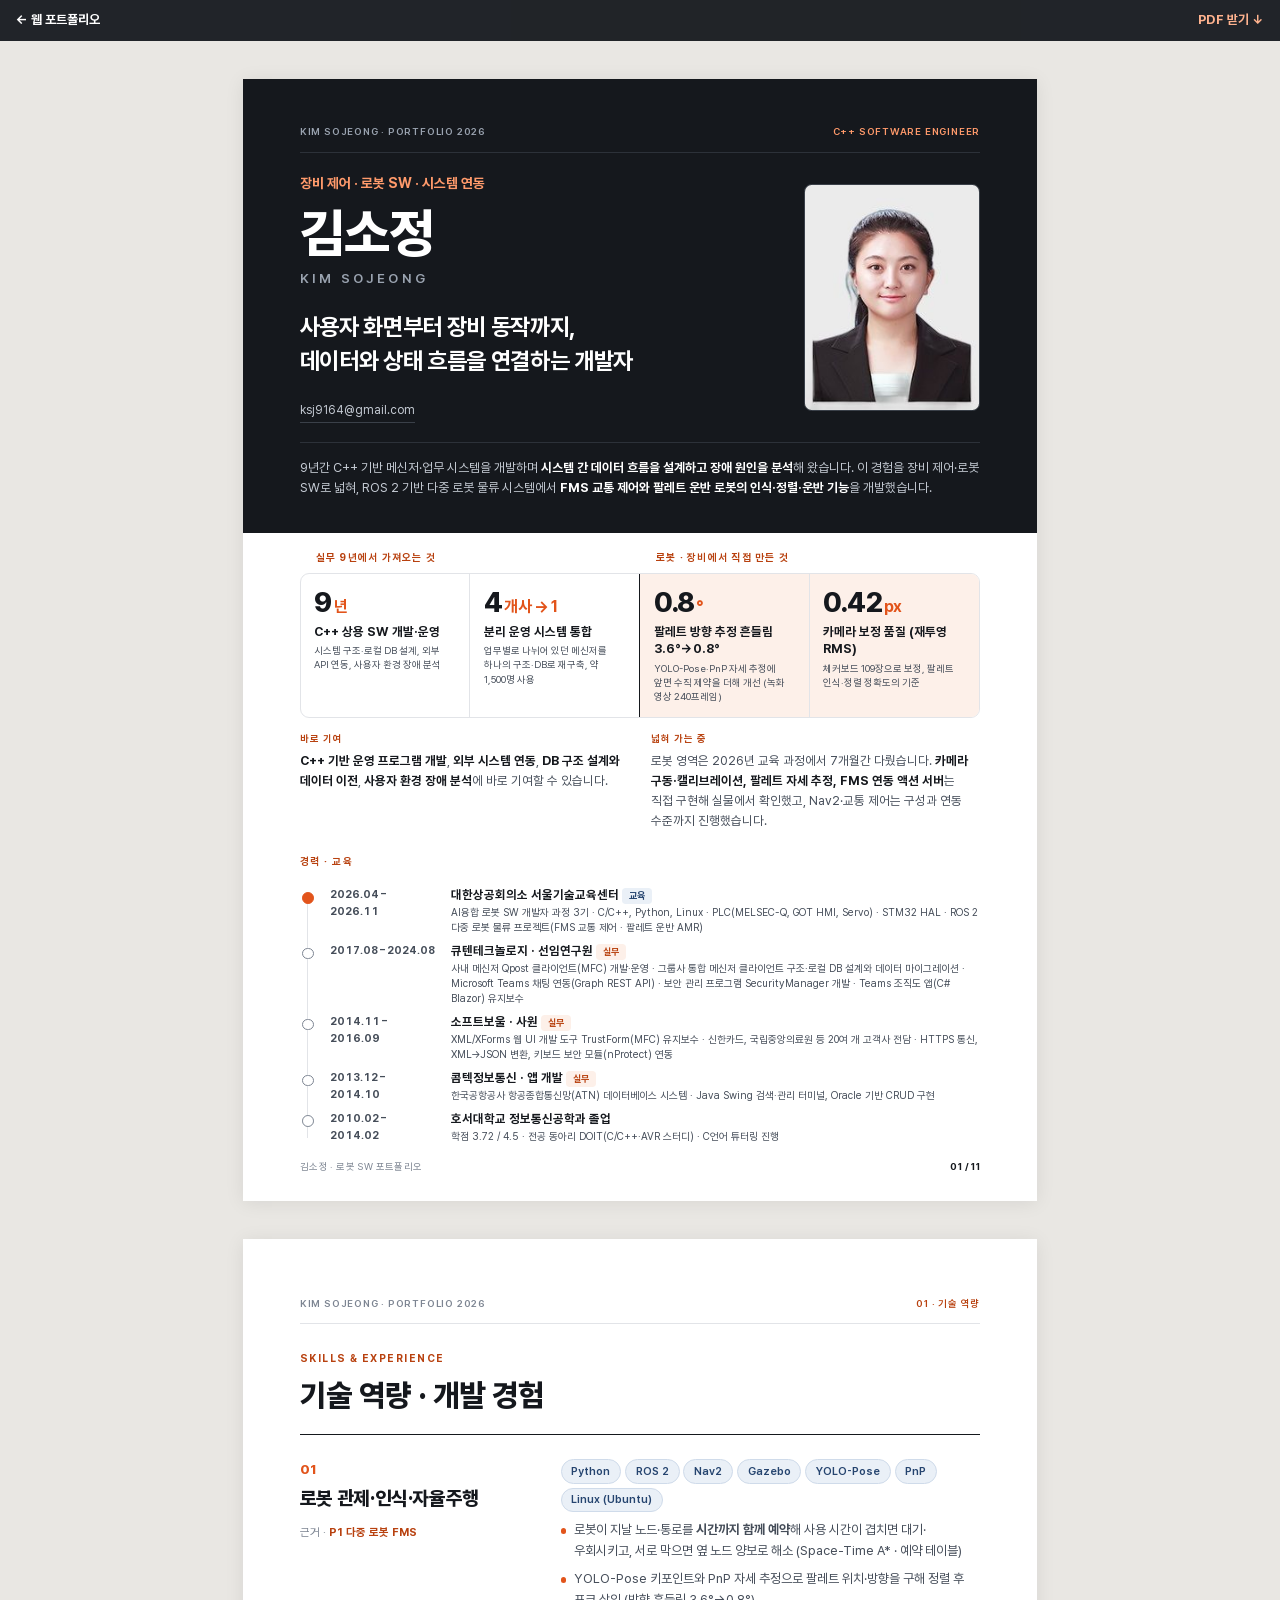
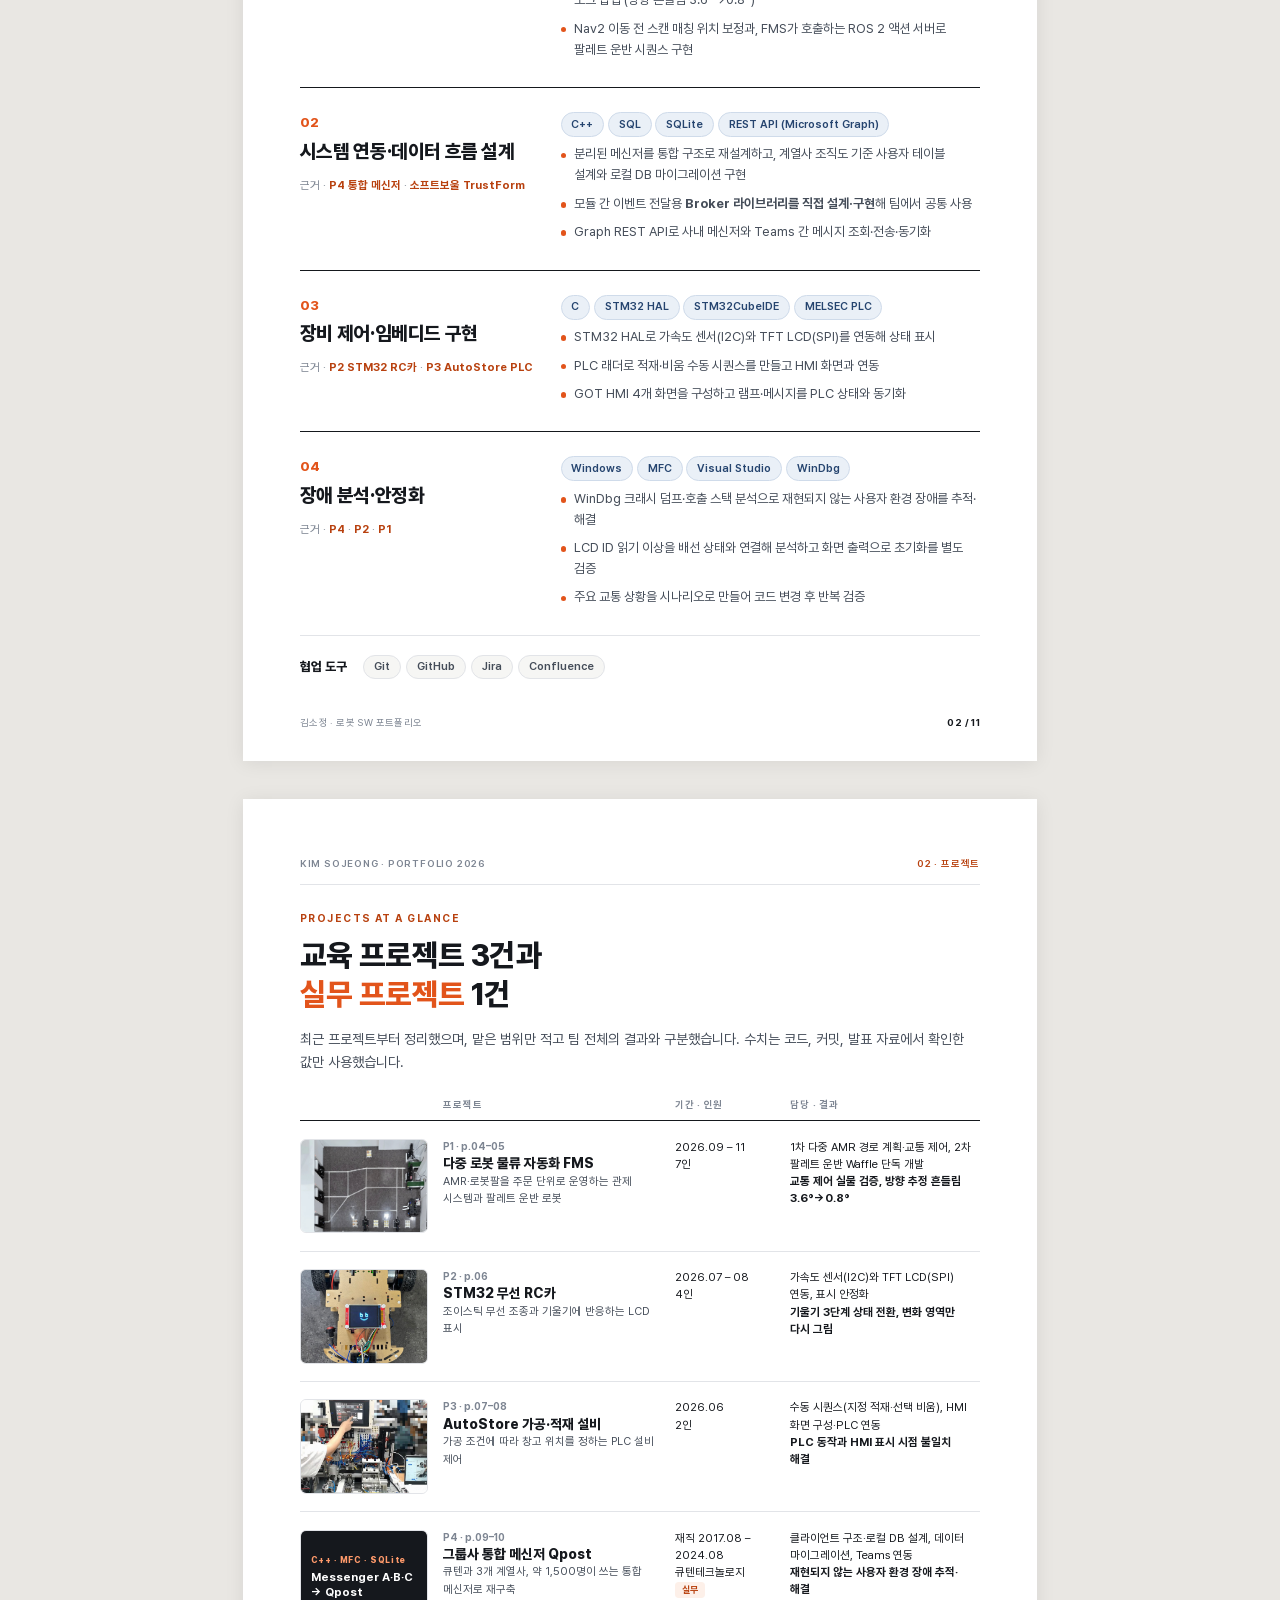
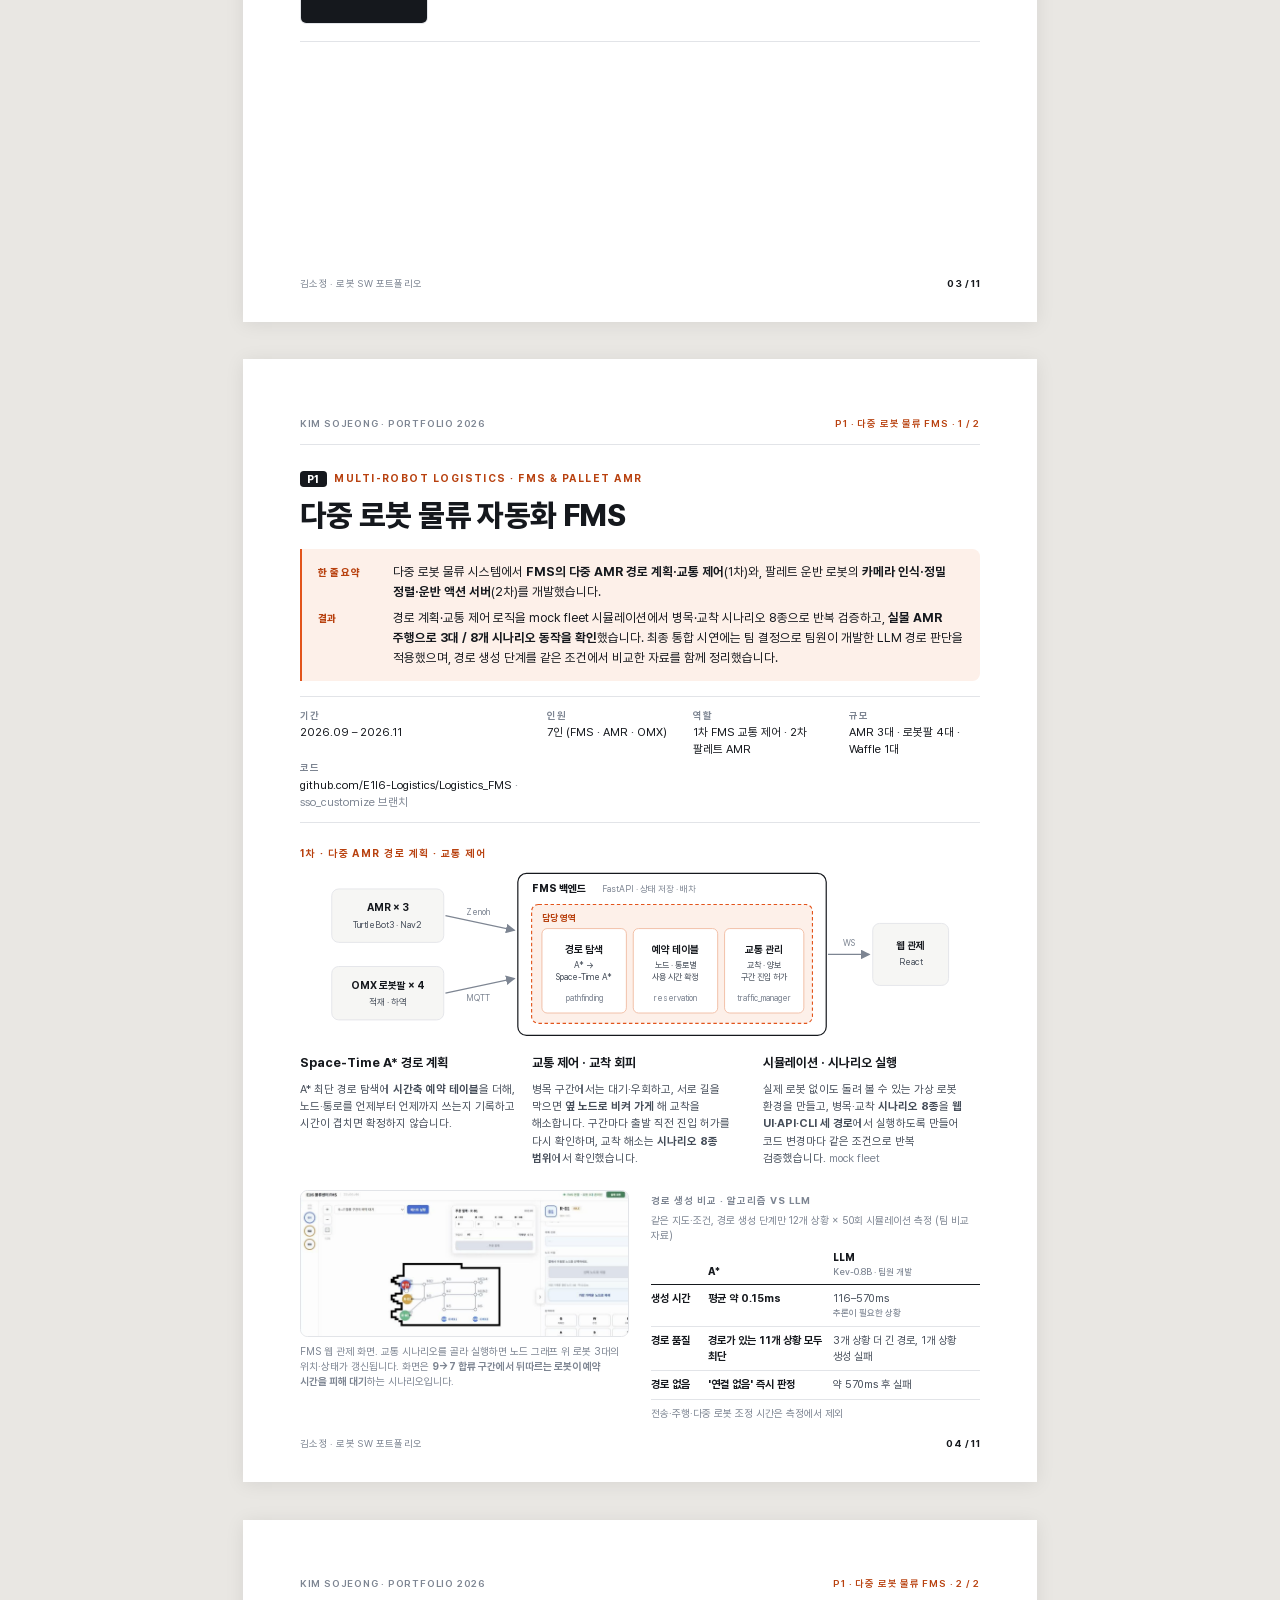
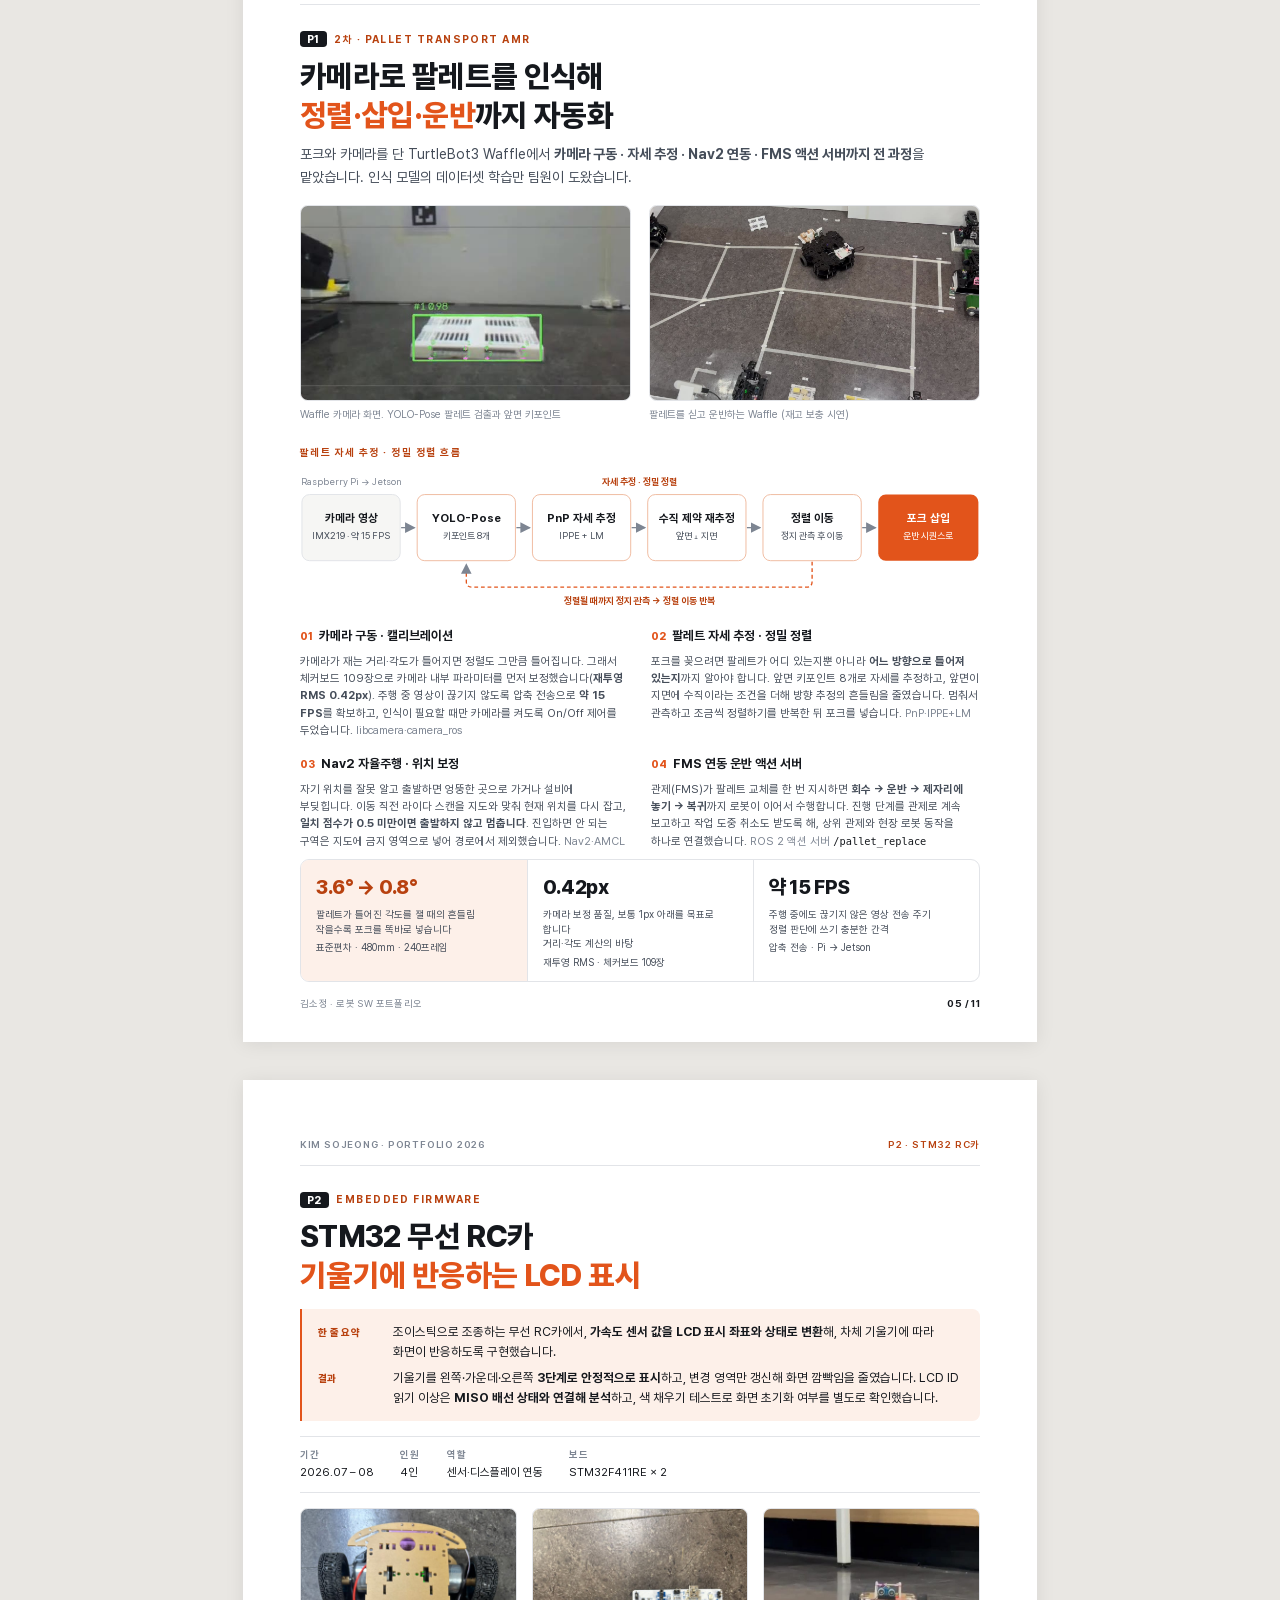
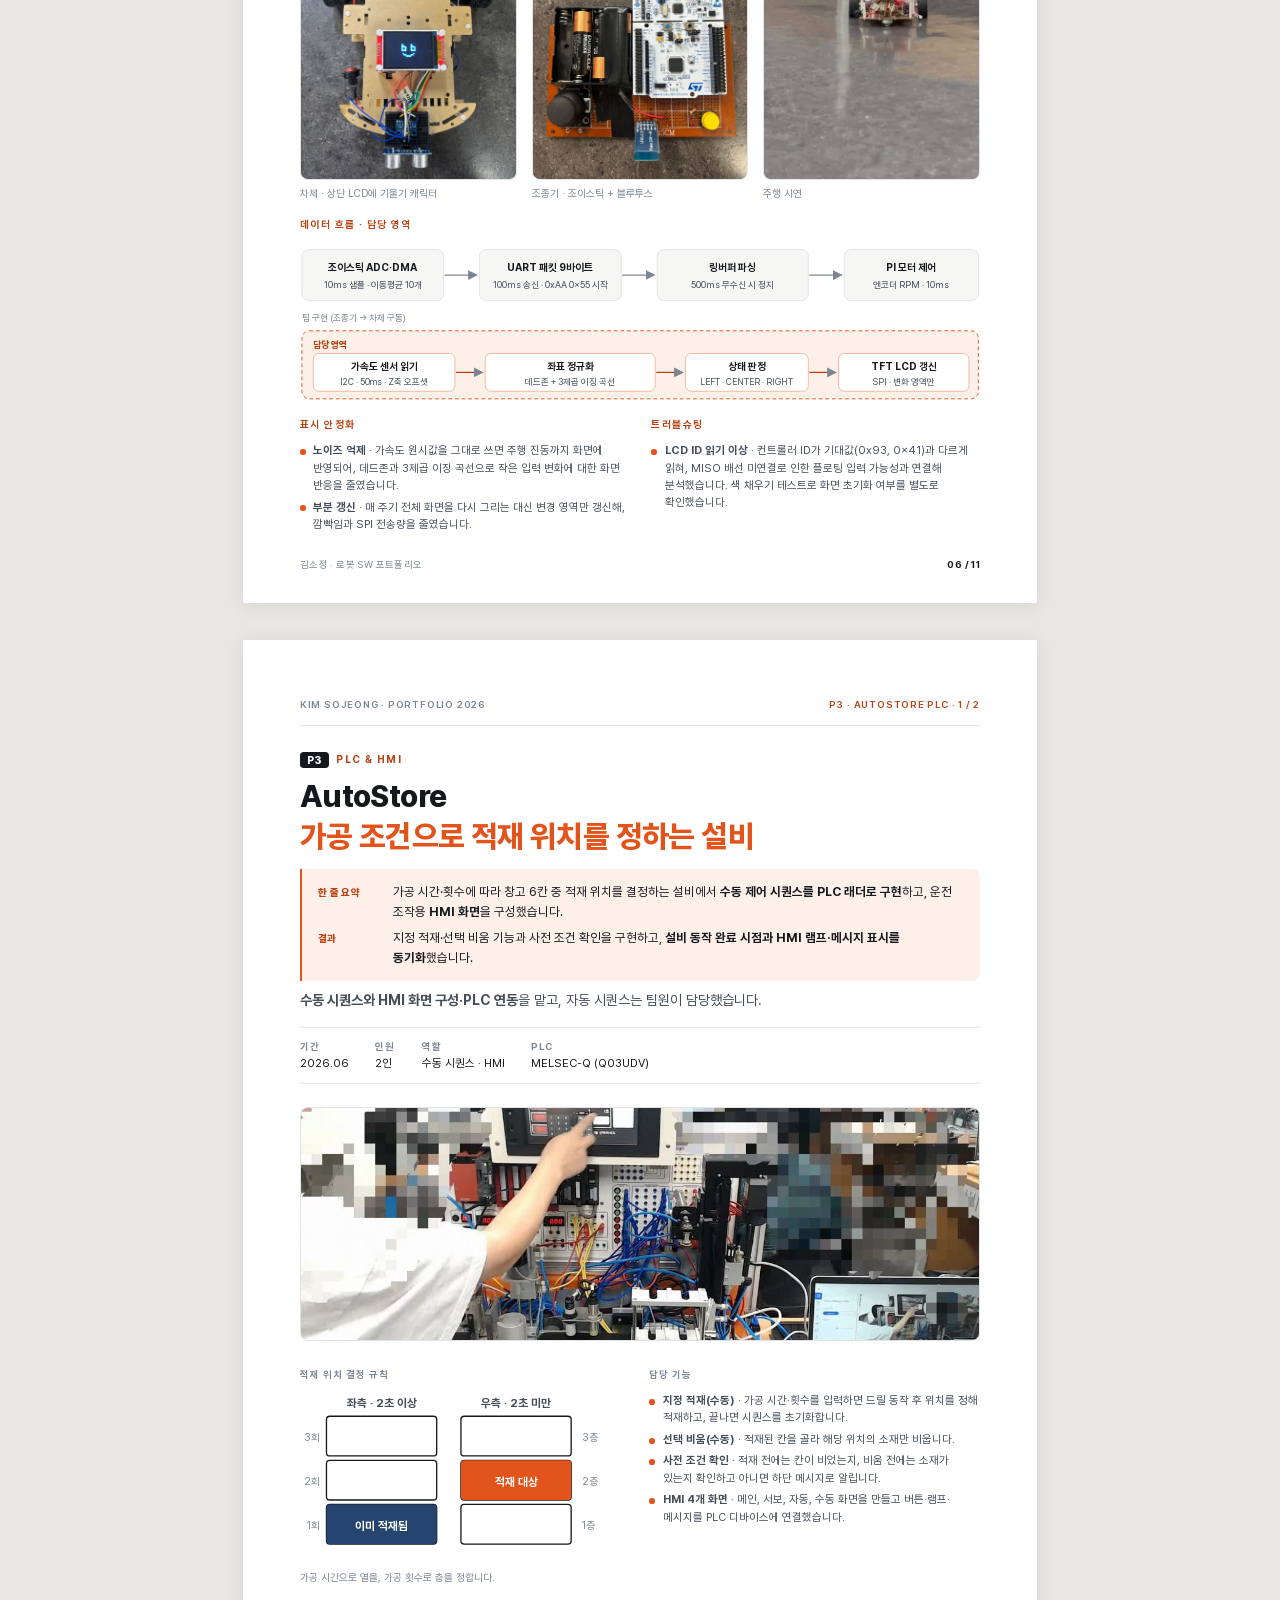
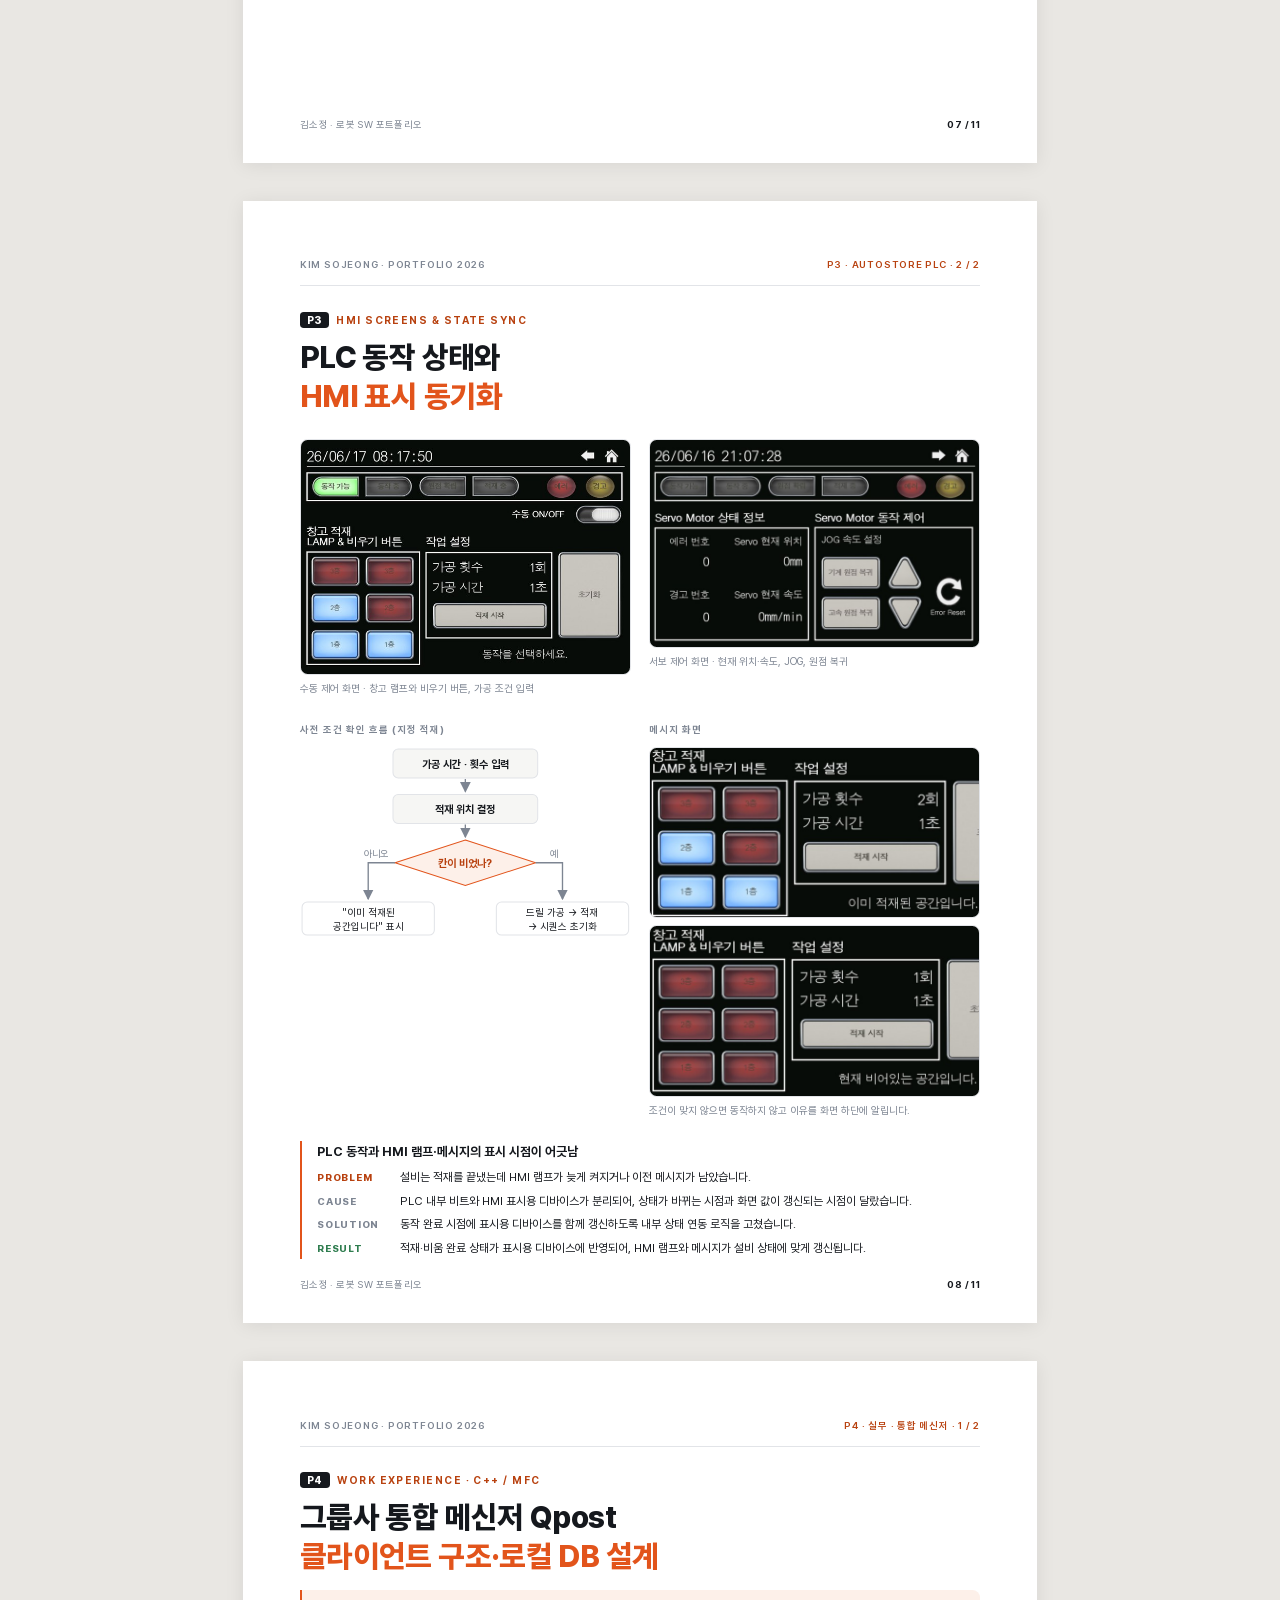
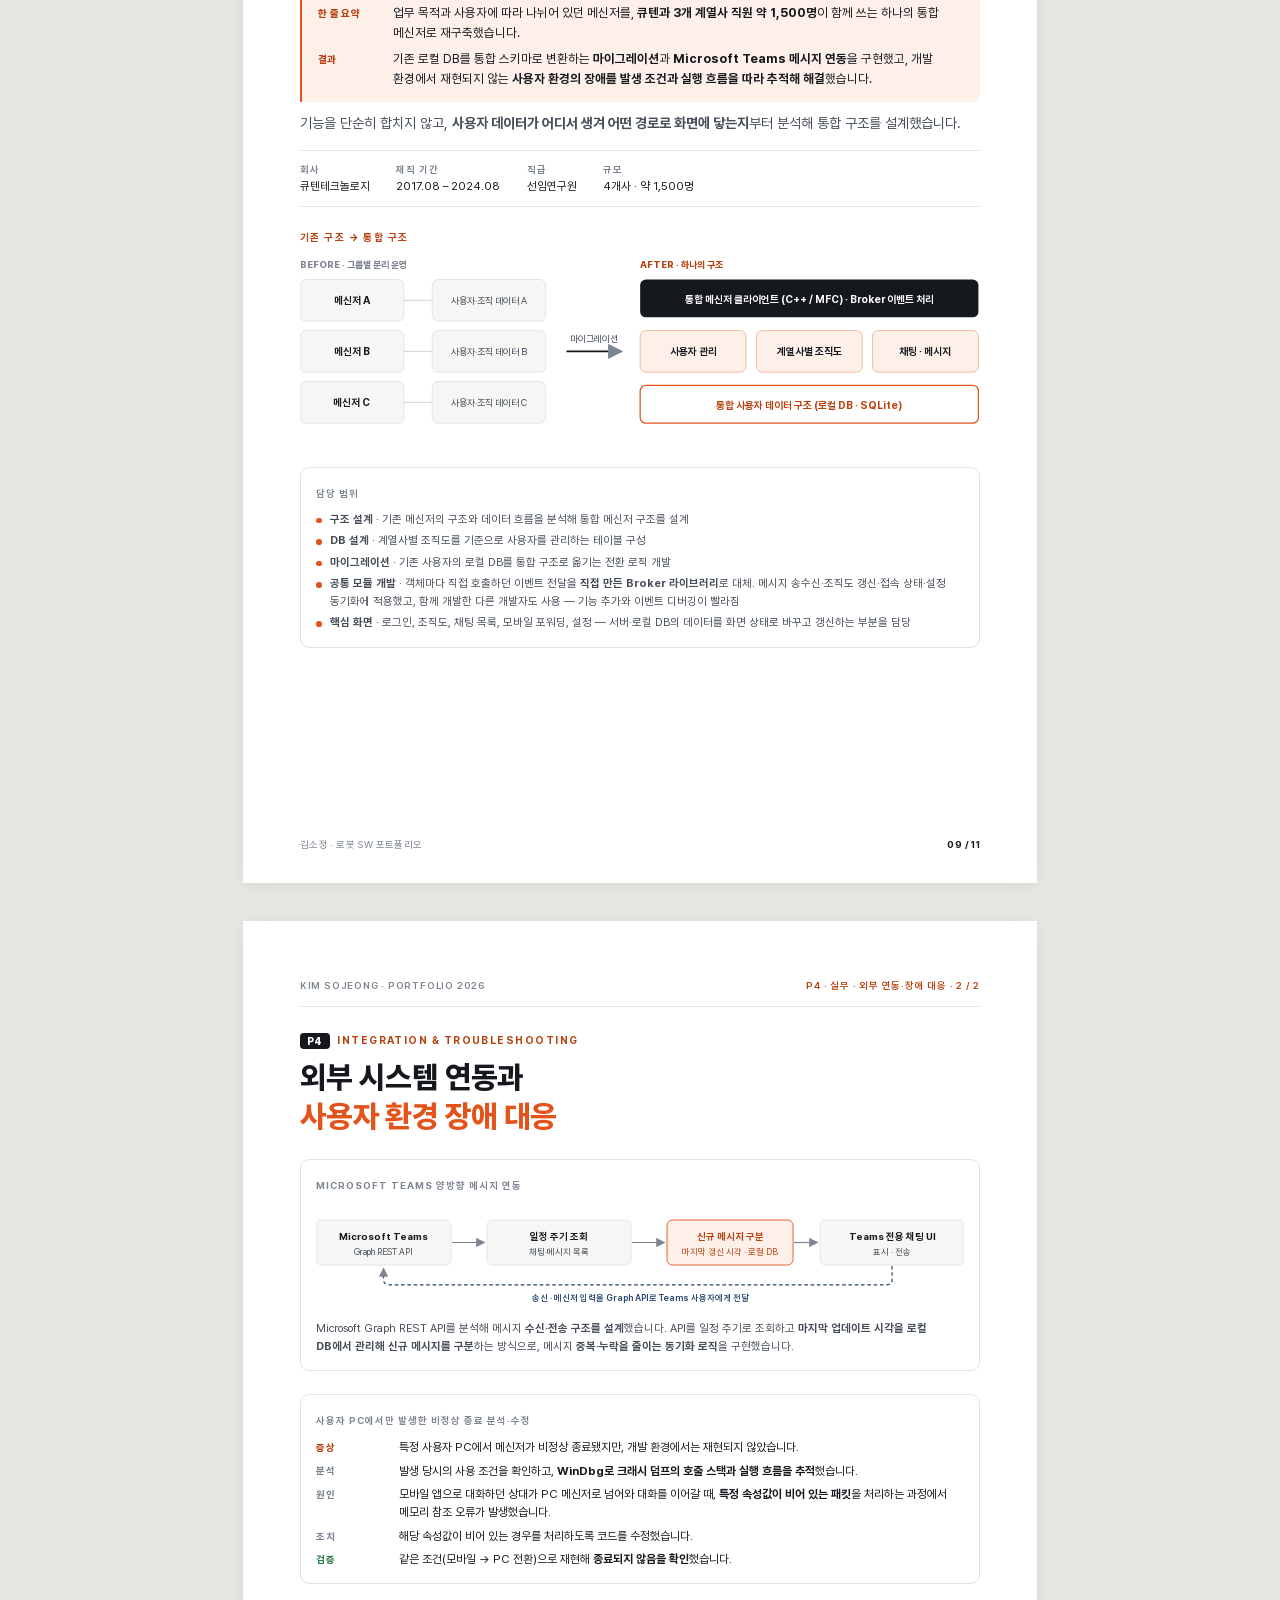
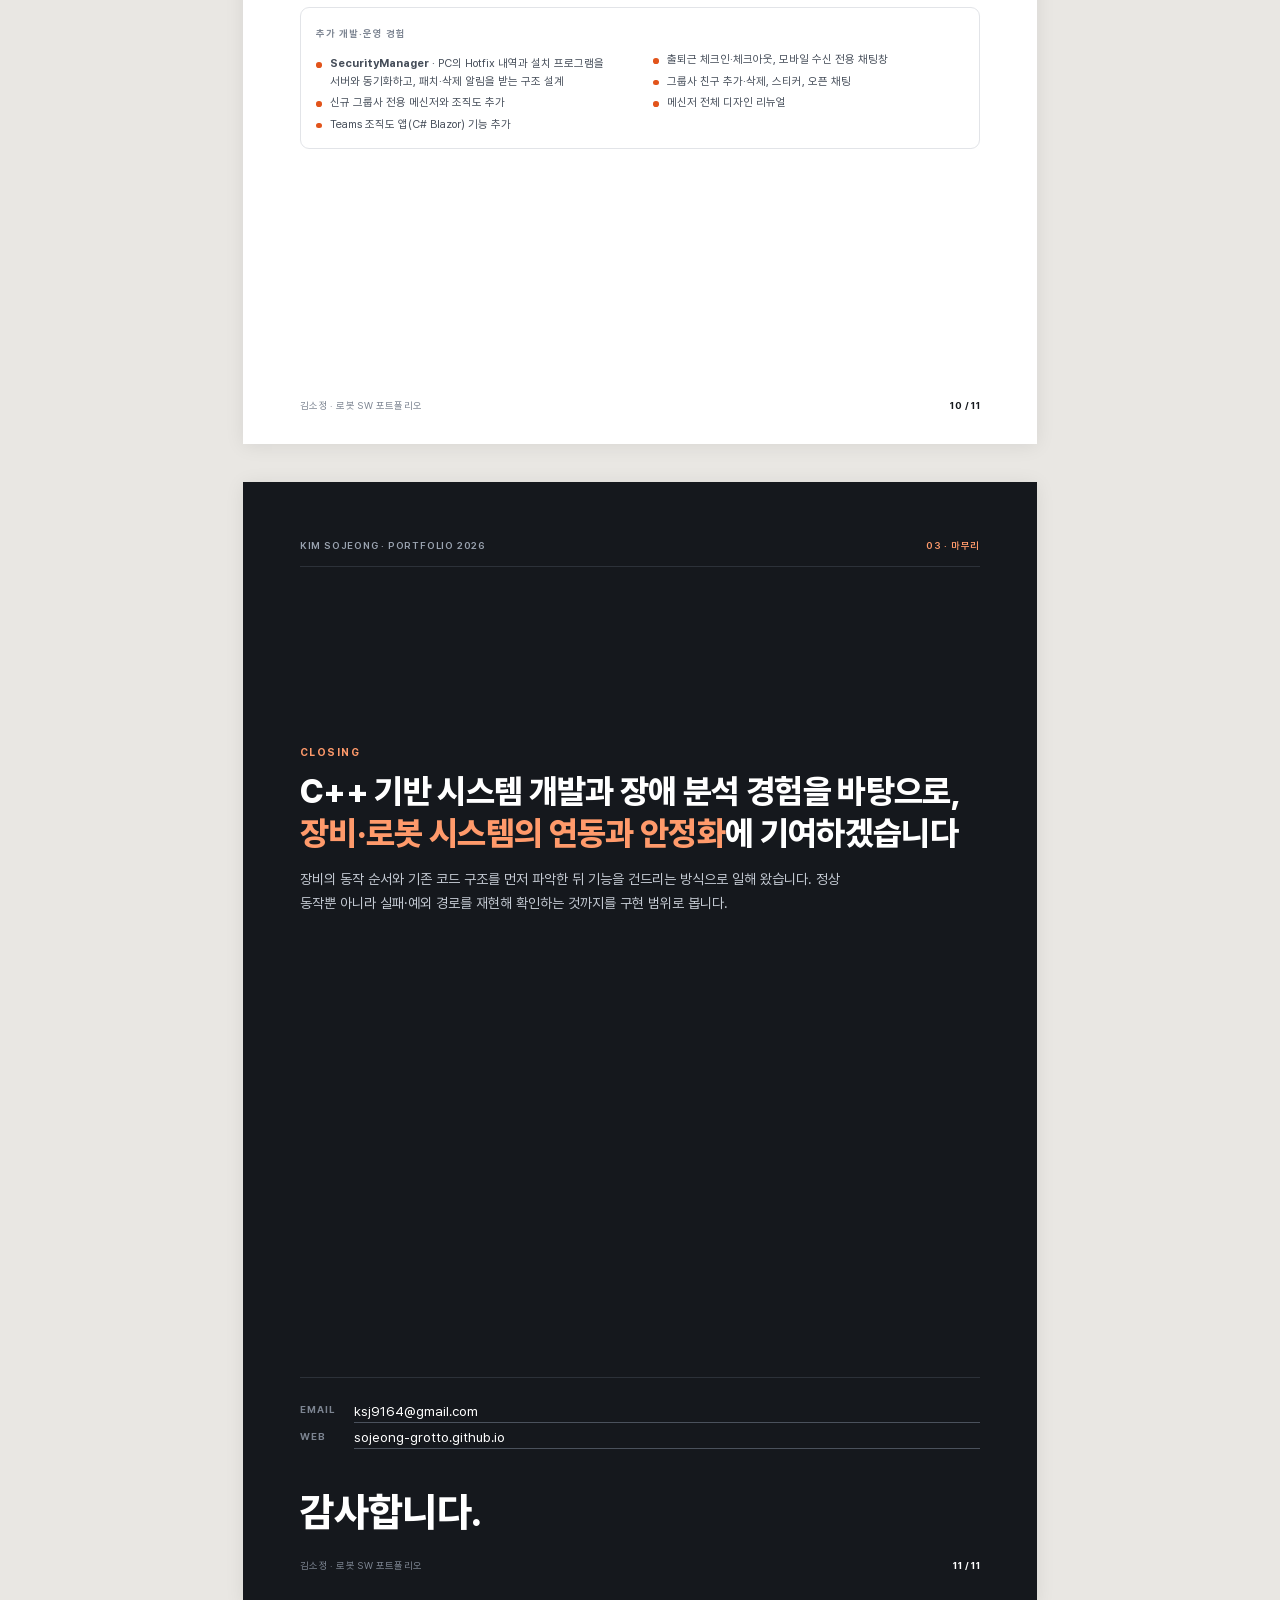
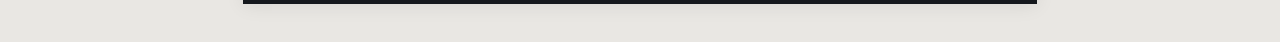
==== commit aacd1149: "P1에 sso_customize 브랜치 링크 추가, "단독" 표현 축소" ====
--- a/print.html
+++ b/print.html
@@ -204,8 +204,9 @@
   <div class="pmeta">
     <div><span class="label">기간</span>2026.09 – 2026.11</div>
     <div><span class="label">인원</span>7인 (FMS · AMR · OMX)</div>
-    <div><span class="label">역할</span>1차 FMS 교통 제어 · 2차 팔레트 AMR 단독</div>
+    <div><span class="label">역할</span>1차 FMS 교통 제어 · 2차 팔레트 AMR</div>
     <div><span class="label">규모</span>AMR 3대 · 로봇팔 4대 · Waffle 1대</div>
+    <div><span class="label">코드</span><a href="https://github.com/E1I6-Logistics/Logistics_FMS/tree/sso_customize">github.com/E1I6-Logistics/Logistics_FMS</a> <span class="muted">· sso_customize 브랜치</span></div>
   </div>
 
   <div class="eyebrow mt3">1차 · 다중 AMR 경로 계획 · 교통 제어</div>
@@ -283,7 +284,7 @@
   <div class="run"><span>Kim Sojeong · Portfolio 2026</span><span class="sec">P1 · 다중 로봇 물류 FMS · 2 / 2</span></div>
   <div class="eyebrow"><span class="pno">P1</span>2차 · Pallet Transport AMR</div>
   <h1 class="title">카메라로 팔레트를 인식해<br><em>정렬·삽입·운반</em>까지 자동화</h1>
-  <p class="lead" style="margin-top:2mm">포크와 카메라를 단 TurtleBot3 Waffle의 <b>카메라 구동부터 FMS 연동 액션 서버까지 단독으로 개발</b>했습니다. 인식 모델의 데이터셋 학습만 팀원이 도왔습니다.</p>
+  <p class="lead" style="margin-top:2mm">포크와 카메라를 단 TurtleBot3 Waffle에서 <b>카메라 구동 · 자세 추정 · Nav2 연동 · FMS 액션 서버까지 전 과정</b>을 맡았습니다. 인식 모델의 데이터셋 학습만 팀원이 도왔습니다.</p>
 
   <div class="g2 mt2 wphotos">
     <figure><div class="shot"><img src="assets/waffle_cam.jpg" alt="Waffle 카메라 화면: YOLO-Pose가 팔레트를 검출하고 앞면 키포인트를 표시"></div><figcaption class="cap">Waffle 카메라 화면. YOLO-Pose 팔레트 검출과 앞면 키포인트</figcaption></figure>
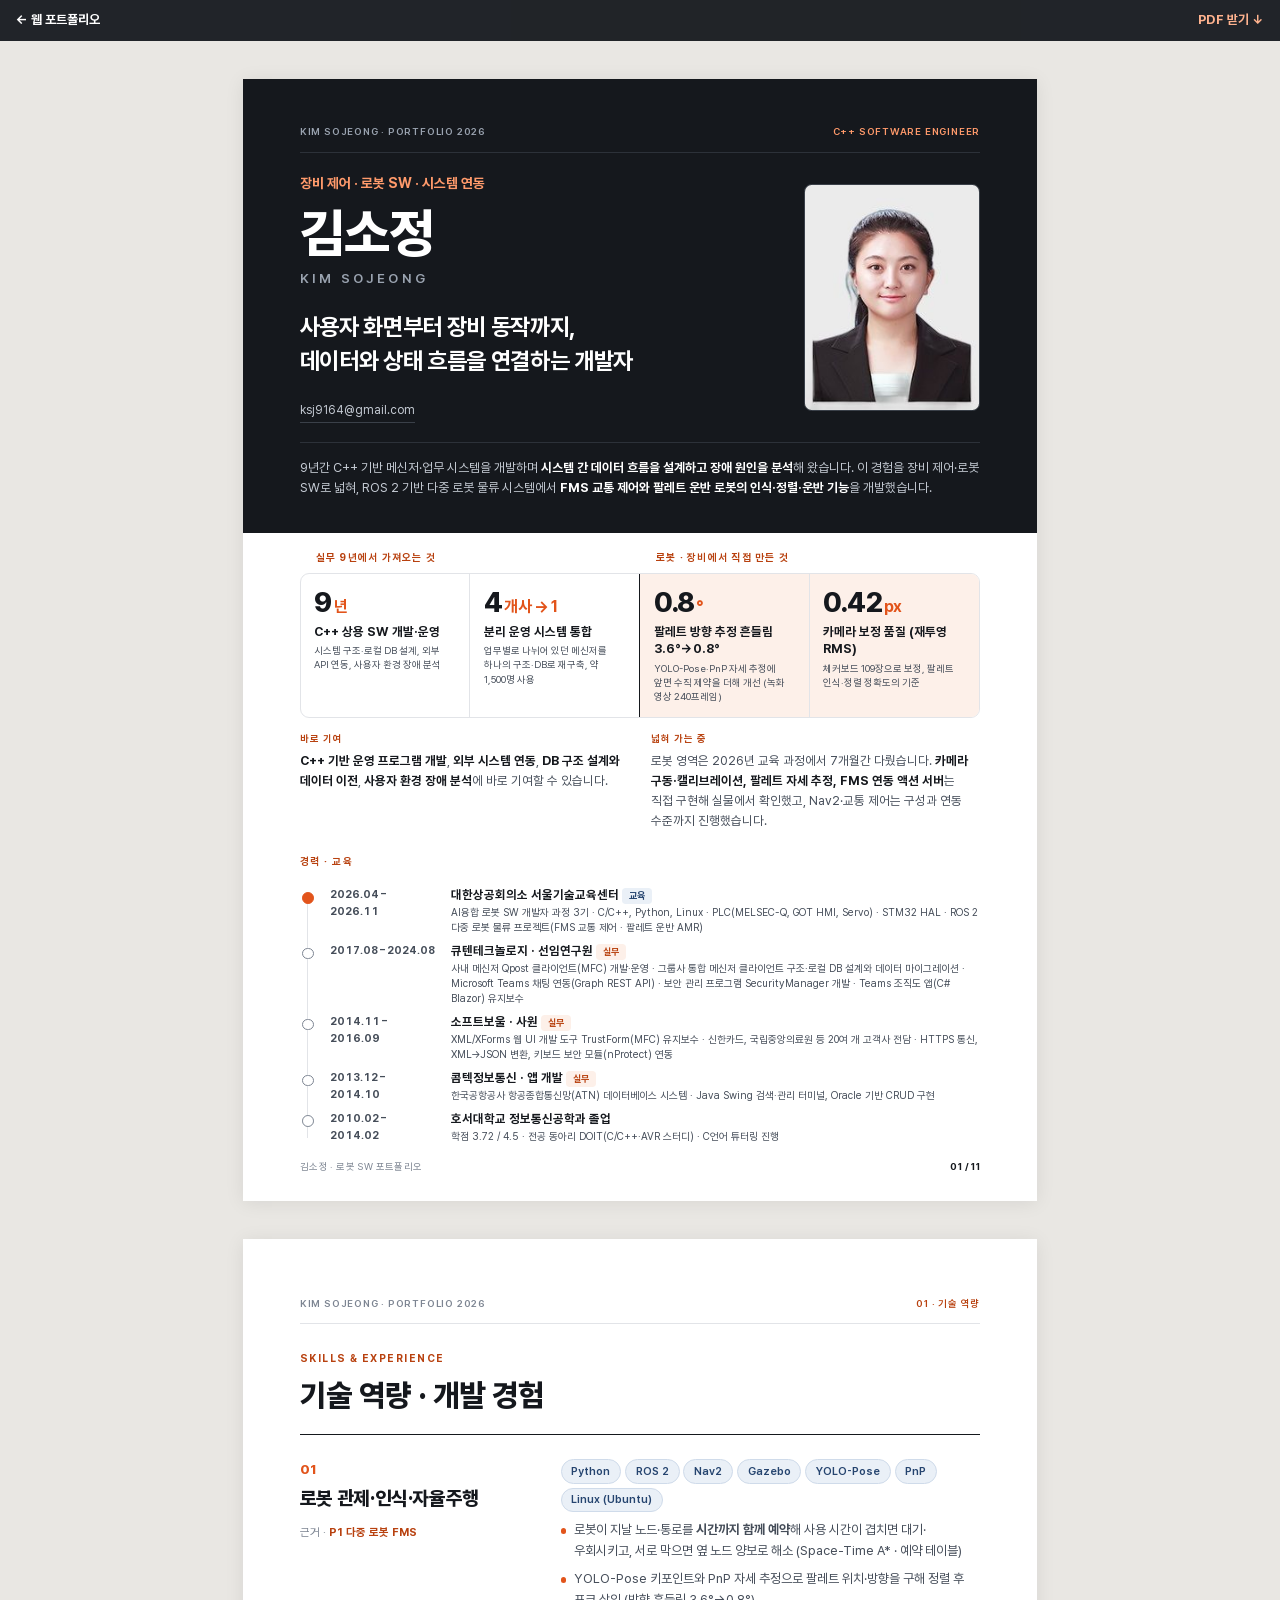
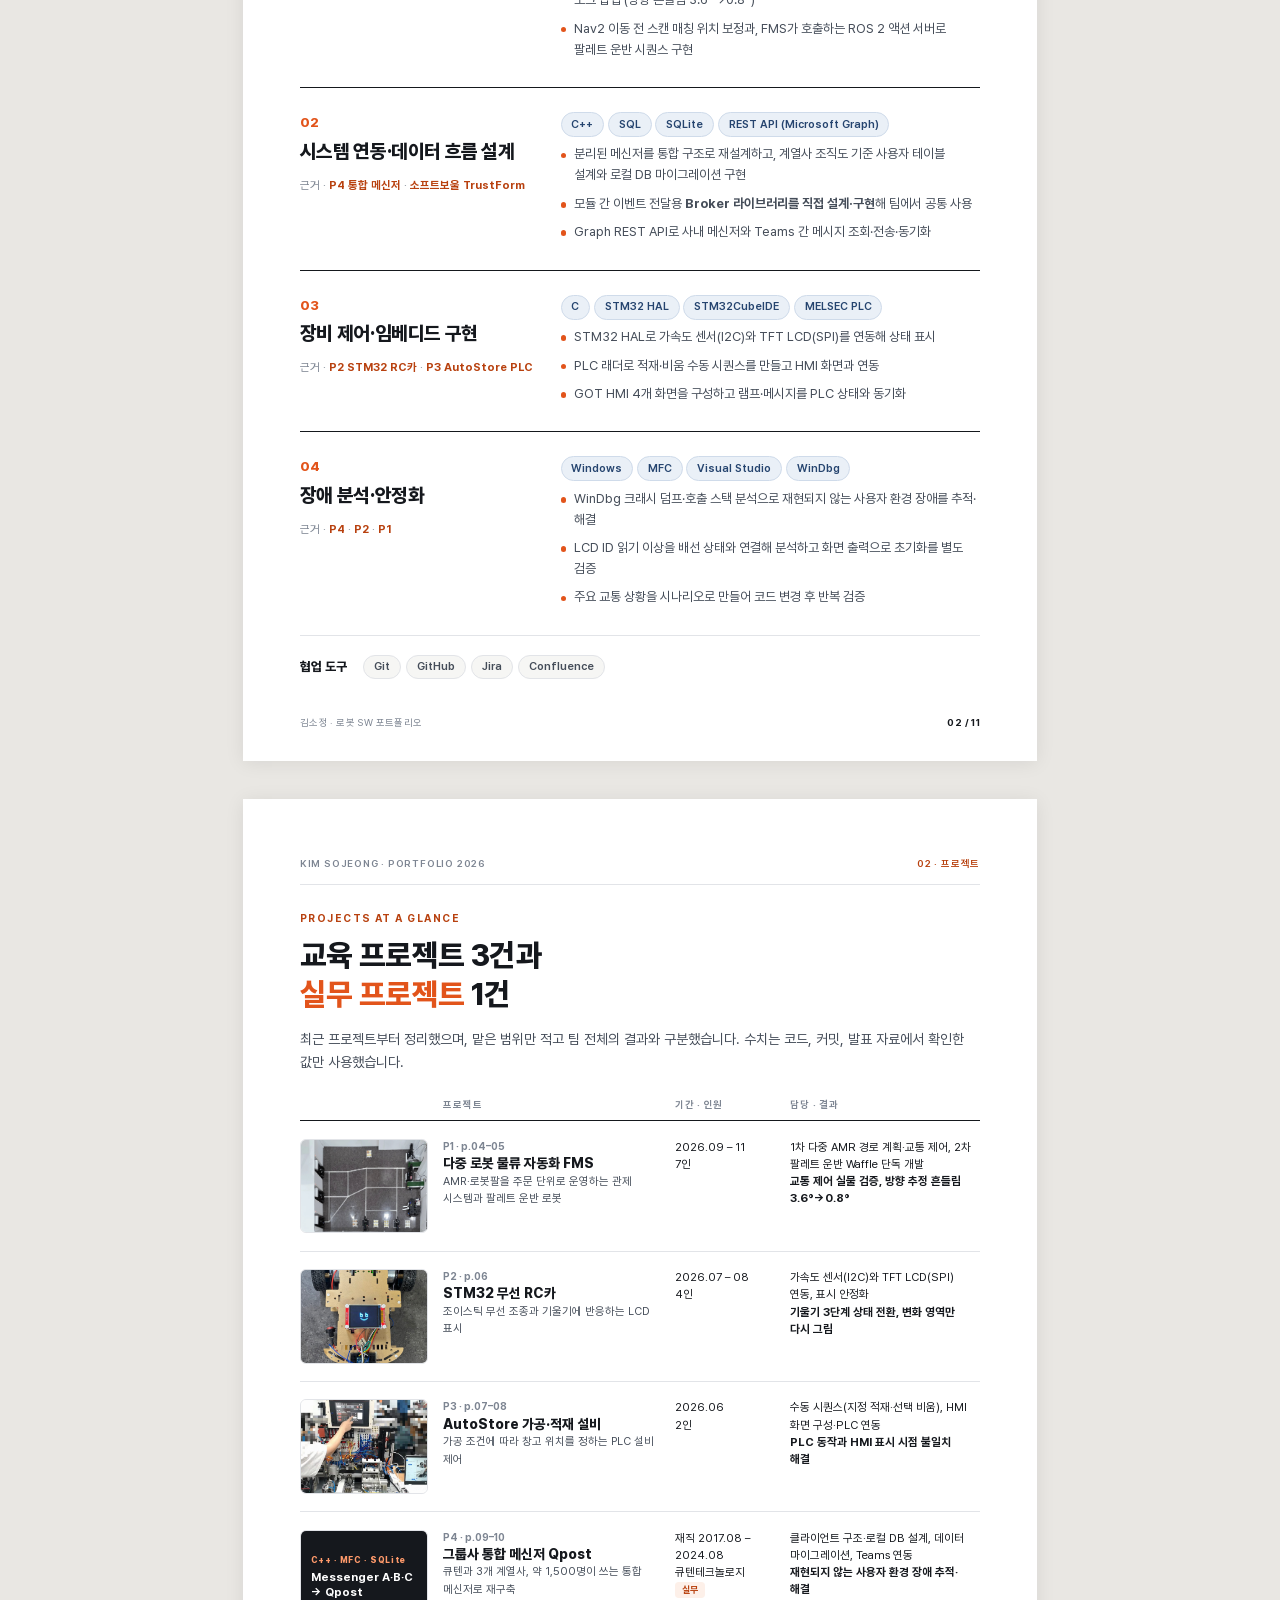
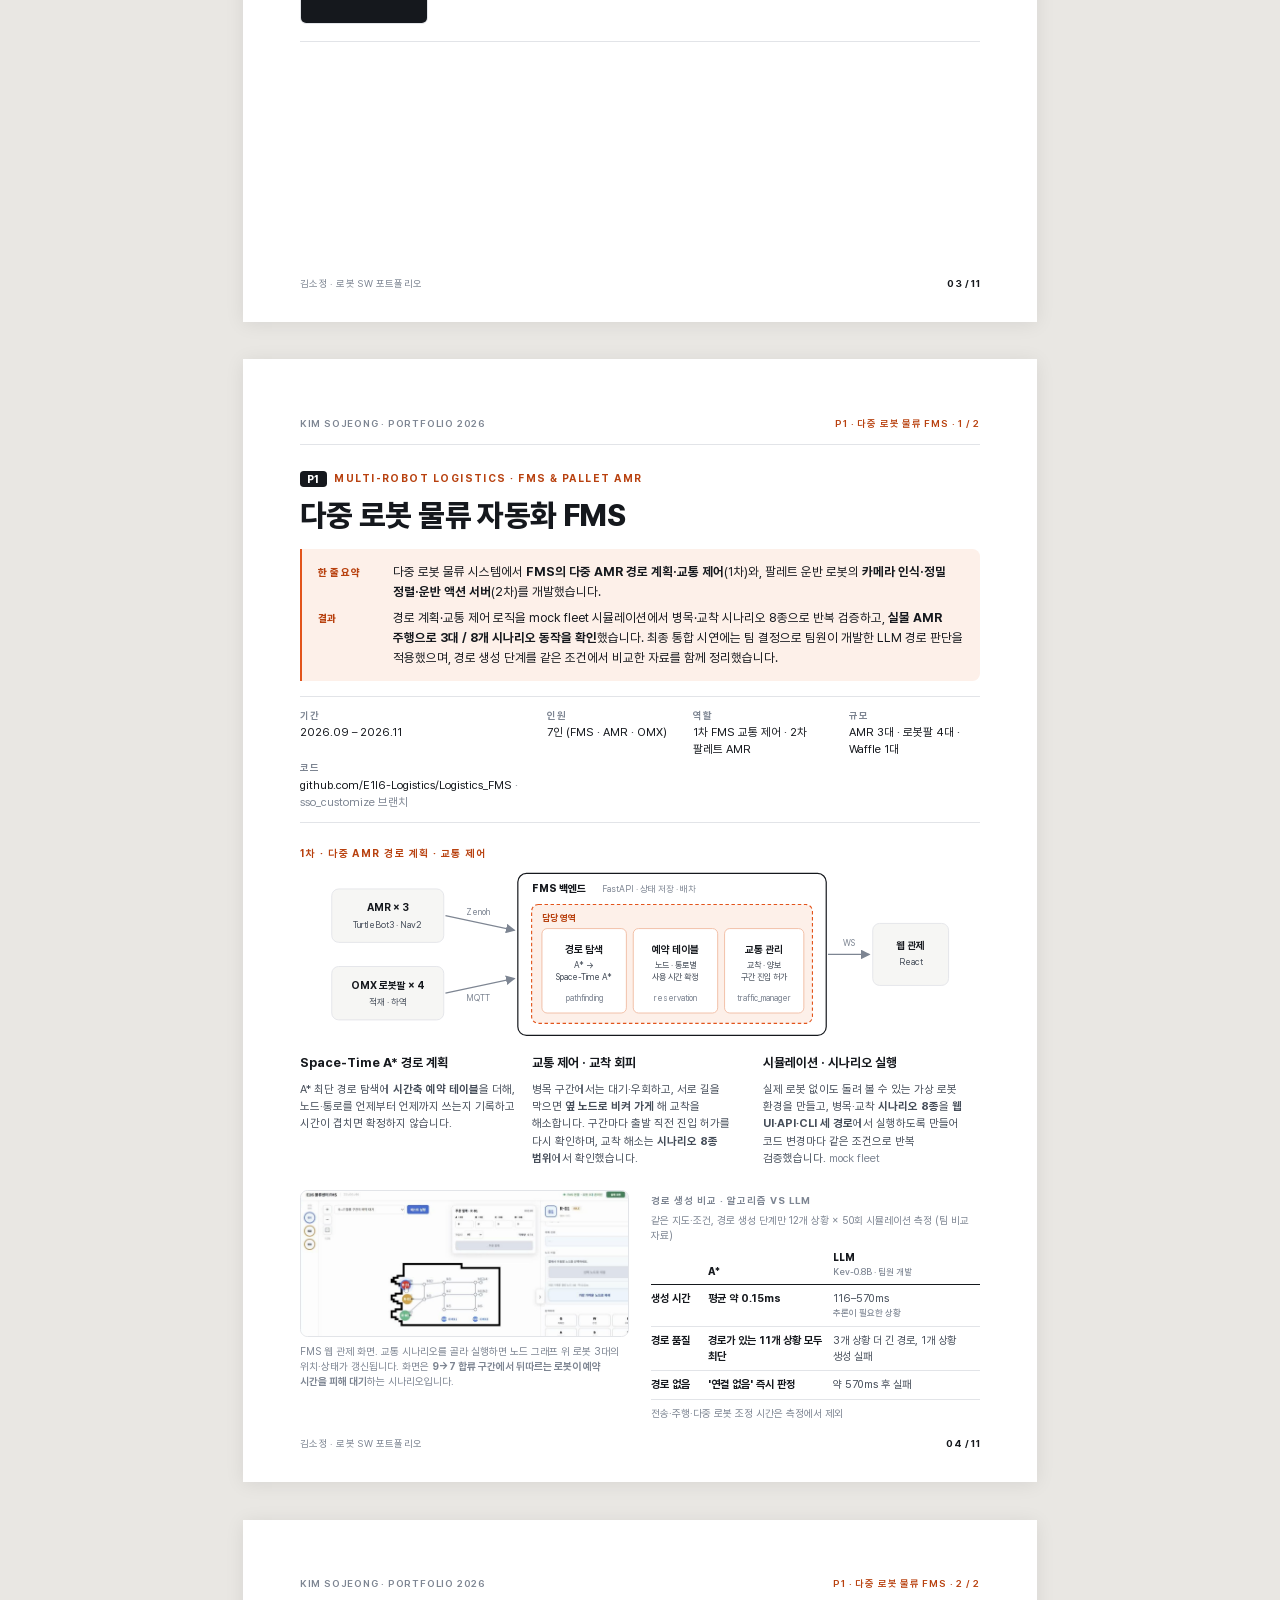
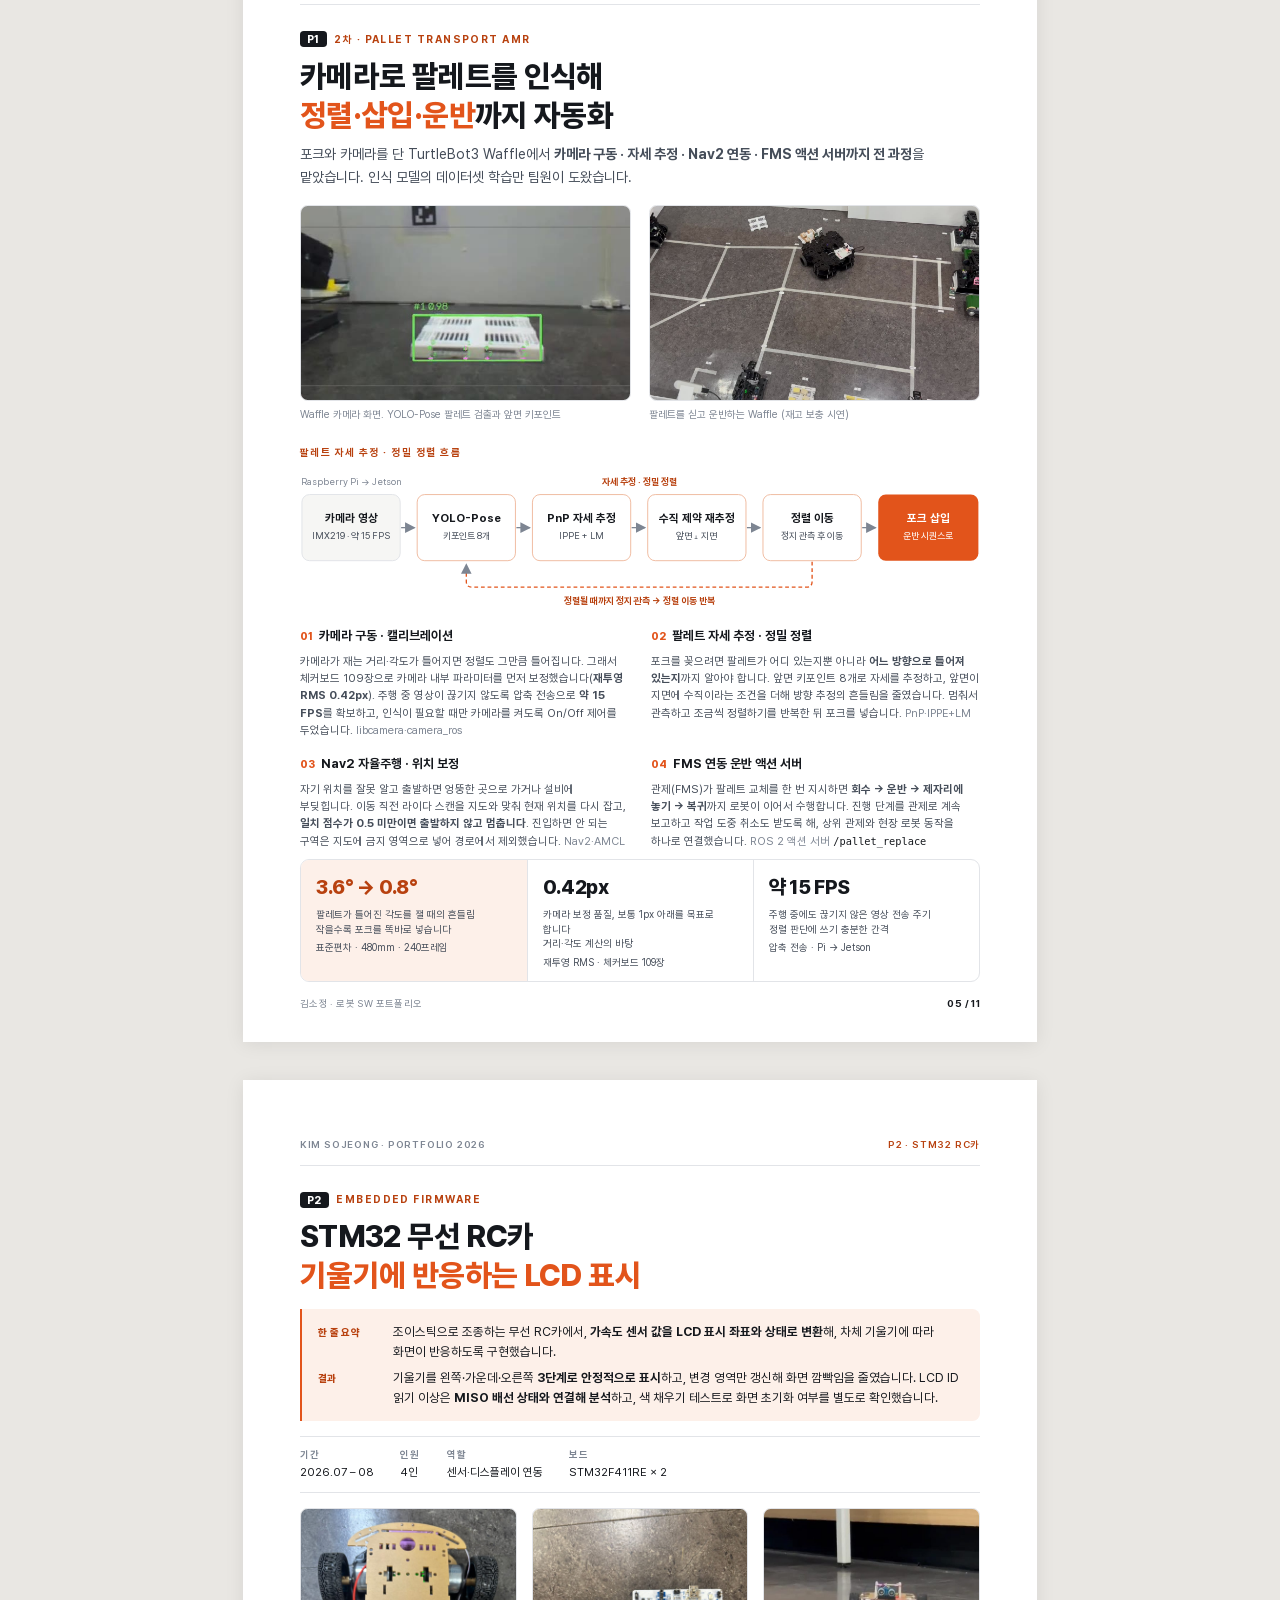
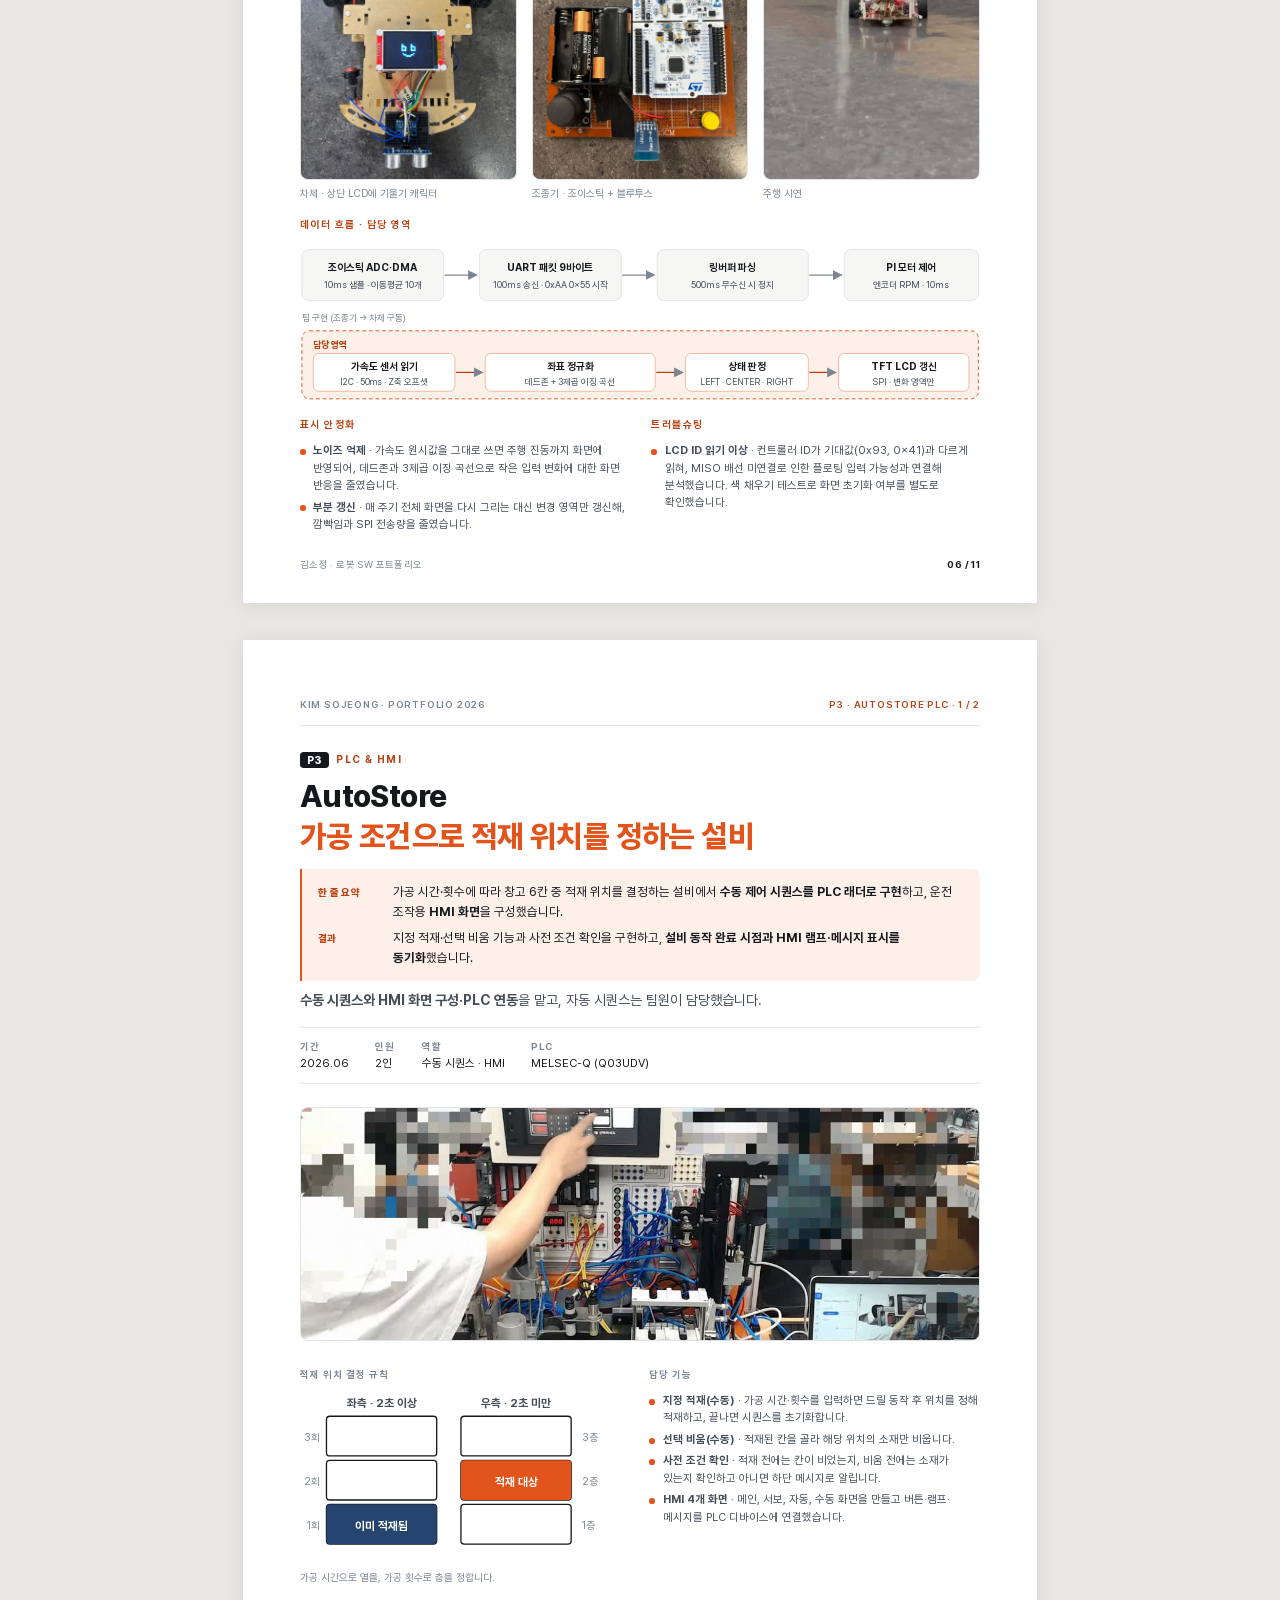
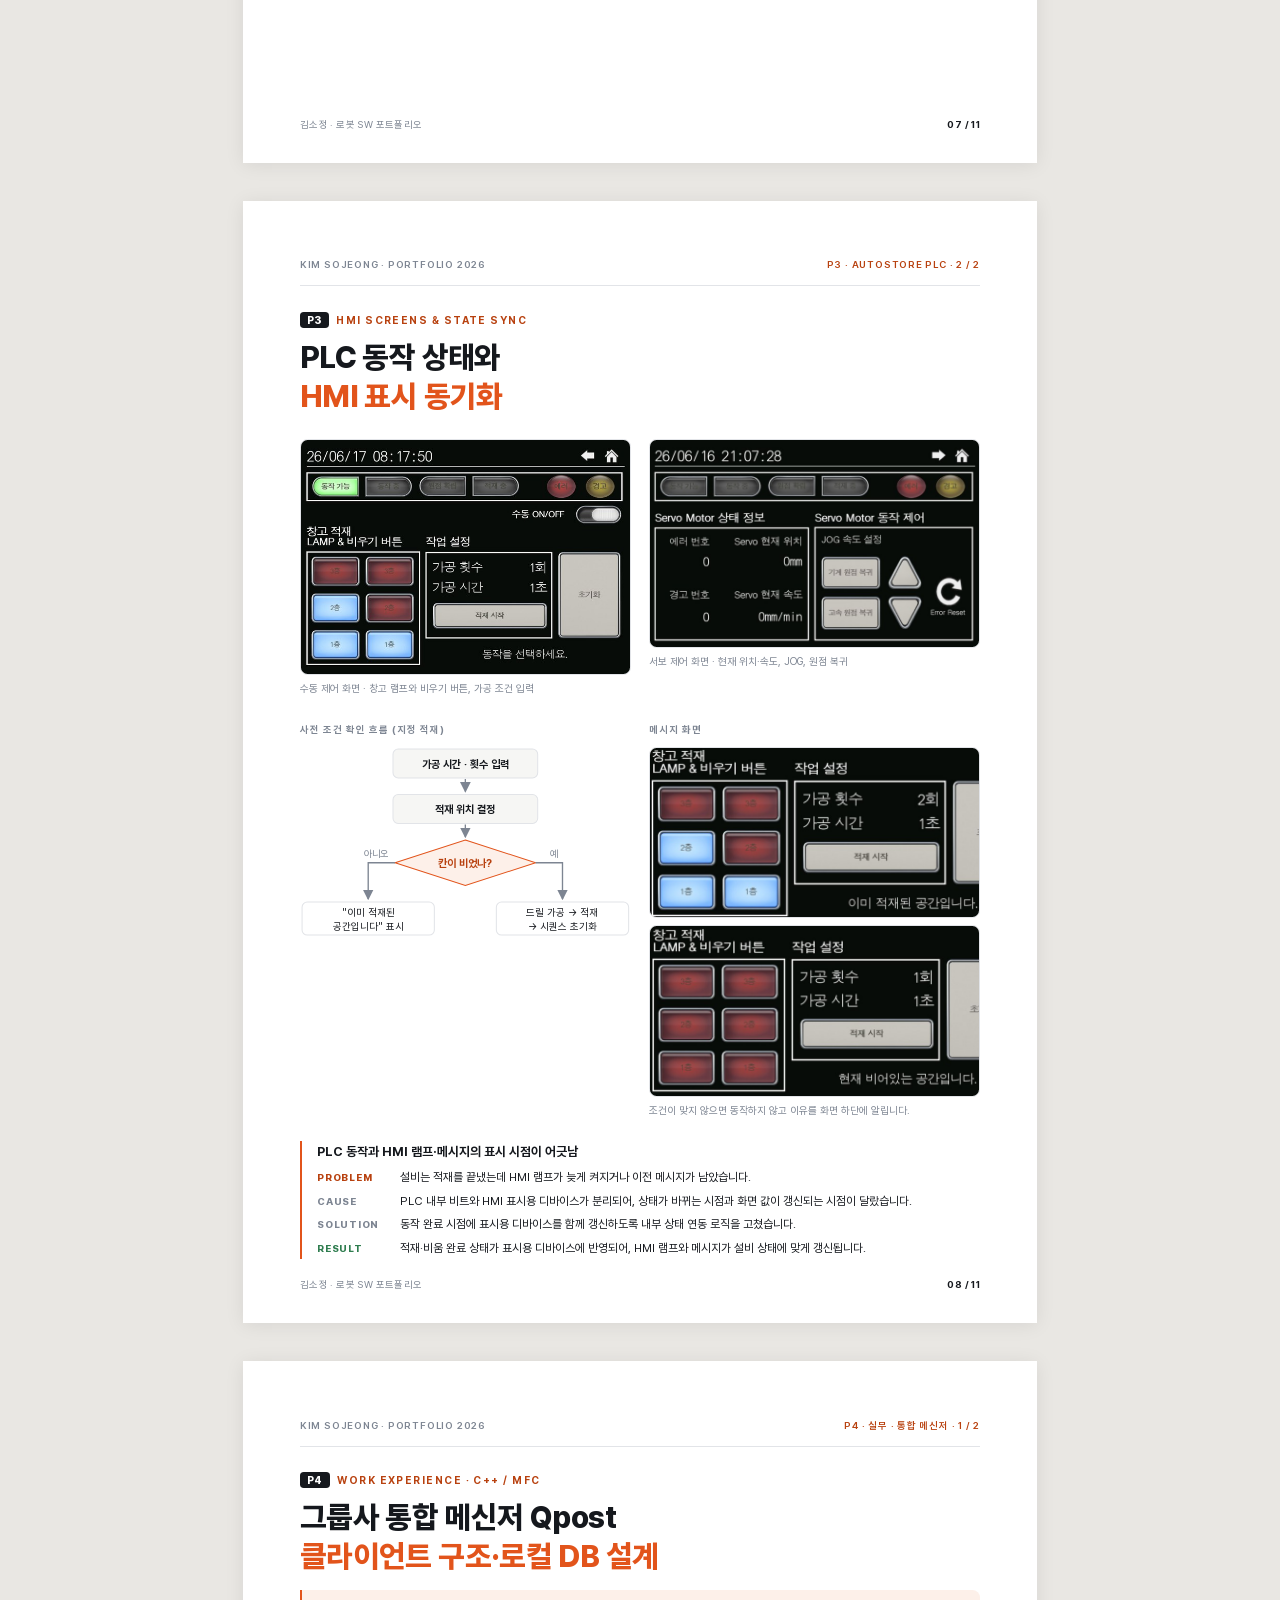
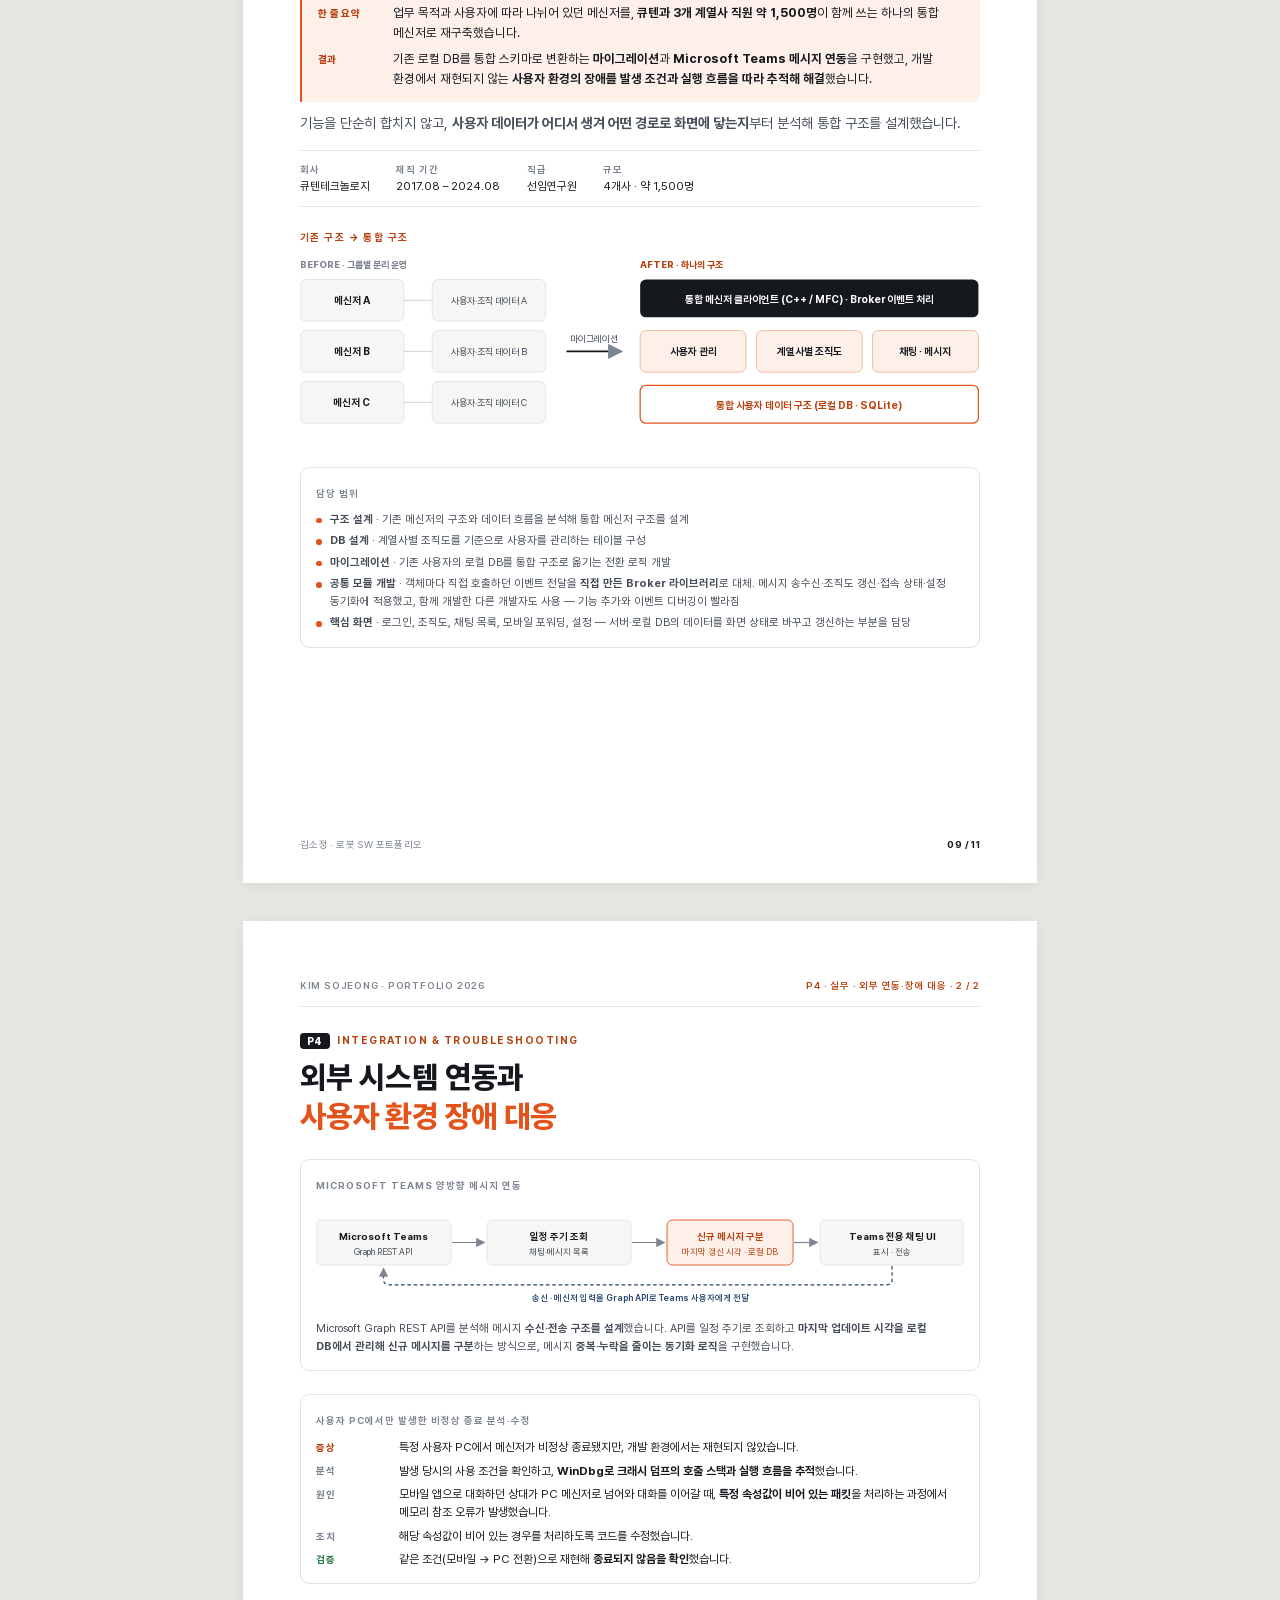
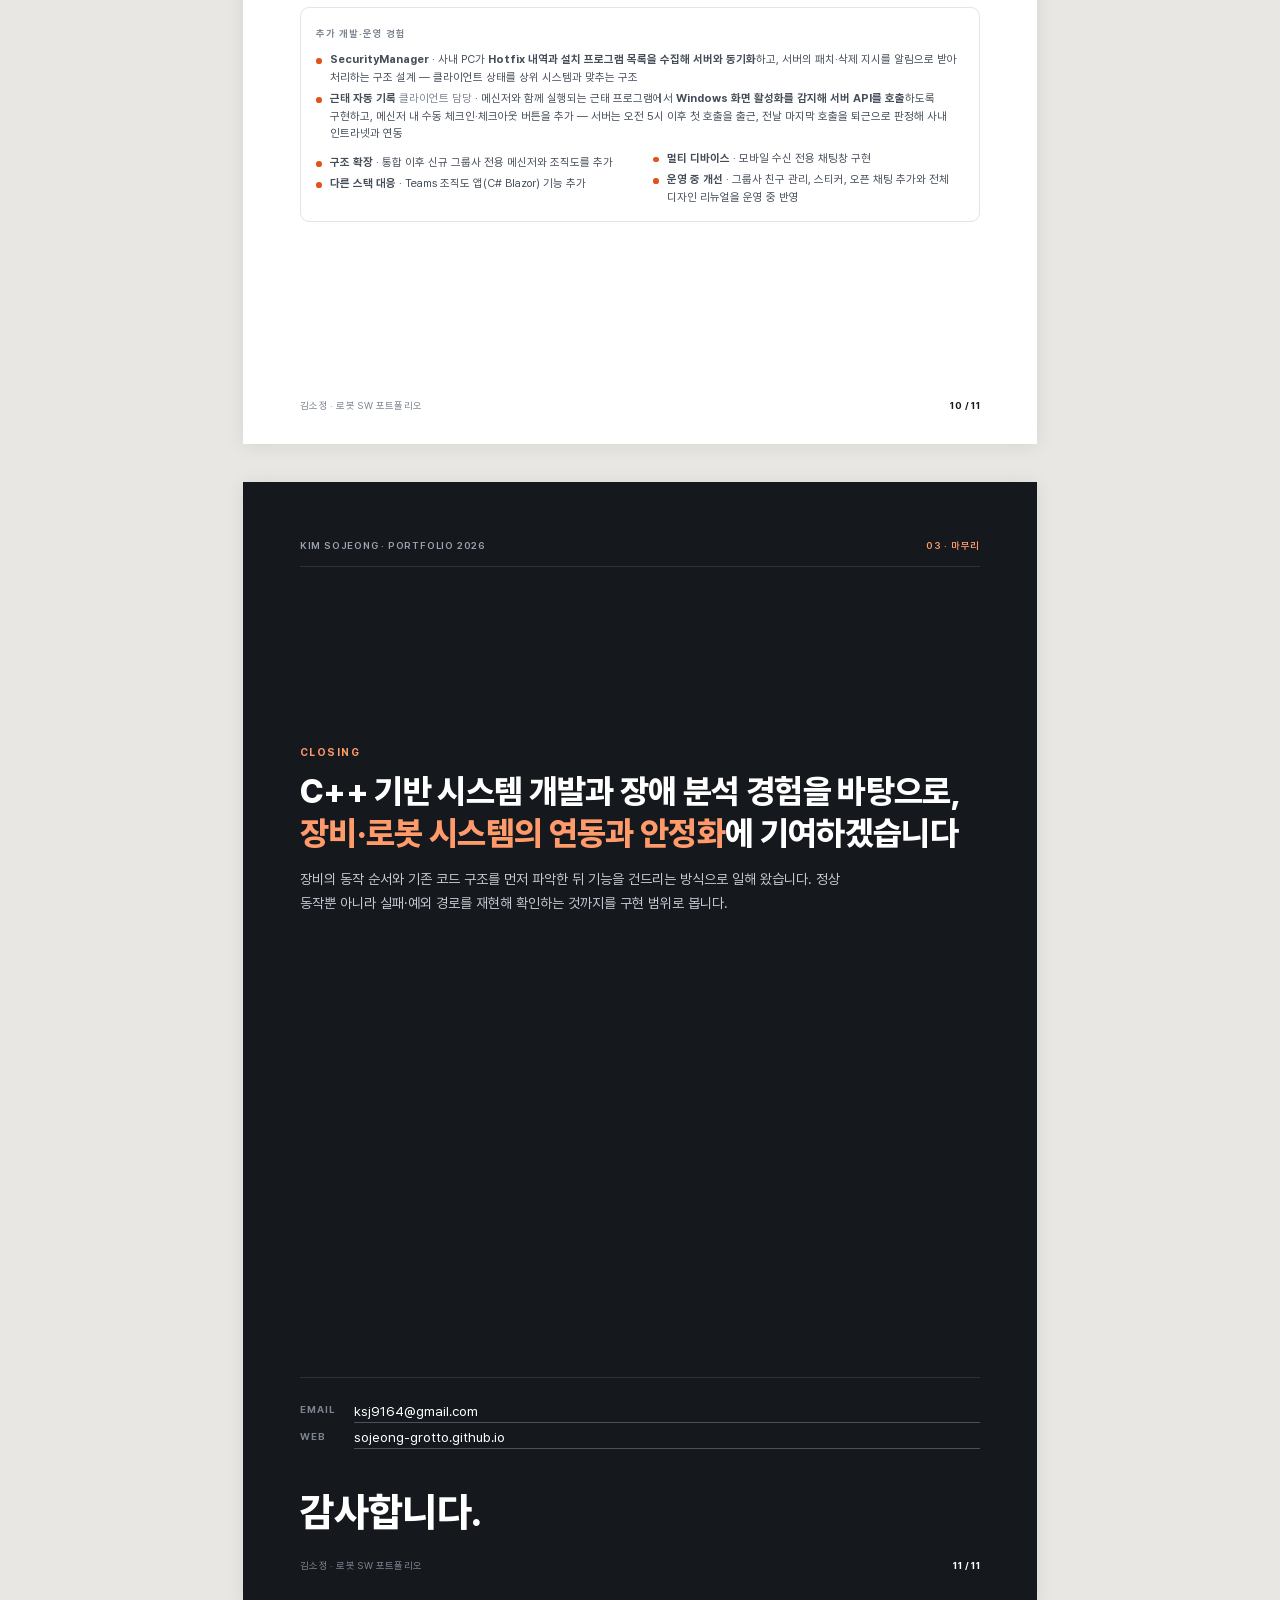
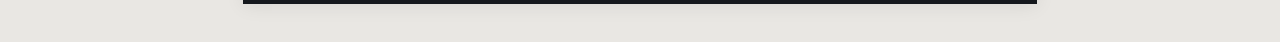
==== commit 229f5608: "P4 추가 개발·운영 경험 재편: 담당 범위와 의미 중심으로" ====
--- a/print.html
+++ b/print.html
@@ -620,13 +620,12 @@
 
   <div class="box mt3">
     <div class="label">추가 개발·운영 경험</div>
+      <ul class="dots small mt1">
+        <li><b>SecurityManager</b> · 사내 PC가 <b>Hotfix 내역과 설치 프로그램 목록을 수집해 서버와 동기화</b>하고, 서버의 패치·삭제 지시를 알림으로 받아 처리하는 구조 설계 — 클라이언트 상태를 상위 시스템과 맞추는 구조</li>
+        <li><b>근태 자동 기록</b> <span class="muted">클라이언트 담당</span> · 메신저와 함께 실행되는 근태 프로그램에서 <b>Windows 화면 활성화를 감지해 서버 API를 호출</b>하도록 구현하고, 메신저 내 수동 체크인·체크아웃 버튼을 추가 — 서버는 오전 5시 이후 첫 호출을 출근, 전날 마지막 호출을 퇴근으로 판정해 사내 인트라넷과 연동</li>
+      </ul>
       <ul class="dots small mt1 cols2">
-        <li><b>SecurityManager</b> · PC의 Hotfix 내역과 설치 프로그램을 서버와 동기화하고, 패치·삭제 알림을 받는 구조 설계</li>
-        <li>신규 그룹사 전용 메신저와 조직도 추가</li>
-        <li>Teams 조직도 앱(C# Blazor) 기능 추가</li>
-        <li>출퇴근 체크인·체크아웃, 모바일 수신 전용 채팅창</li>
-        <li>그룹사 친구 추가·삭제, 스티커, 오픈 채팅</li>
-        <li>메신저 전체 디자인 리뉴얼</li>
+        <li><b>구조 확장</b> · 통합 이후 신규 그룹사 전용 메신저와 조직도를 추가</li><li><b>다른 스택 대응</b> · Teams 조직도 앱(C# Blazor) 기능 추가</li><li><b>멀티 디바이스</b> · 모바일 수신 전용 채팅창 구현</li><li><b>운영 중 개선</b> · 그룹사 친구 관리, 스티커, 오픈 채팅 추가와 전체 디자인 리뉴얼을 운영 중 반영</li>
       </ul>
   </div>
 
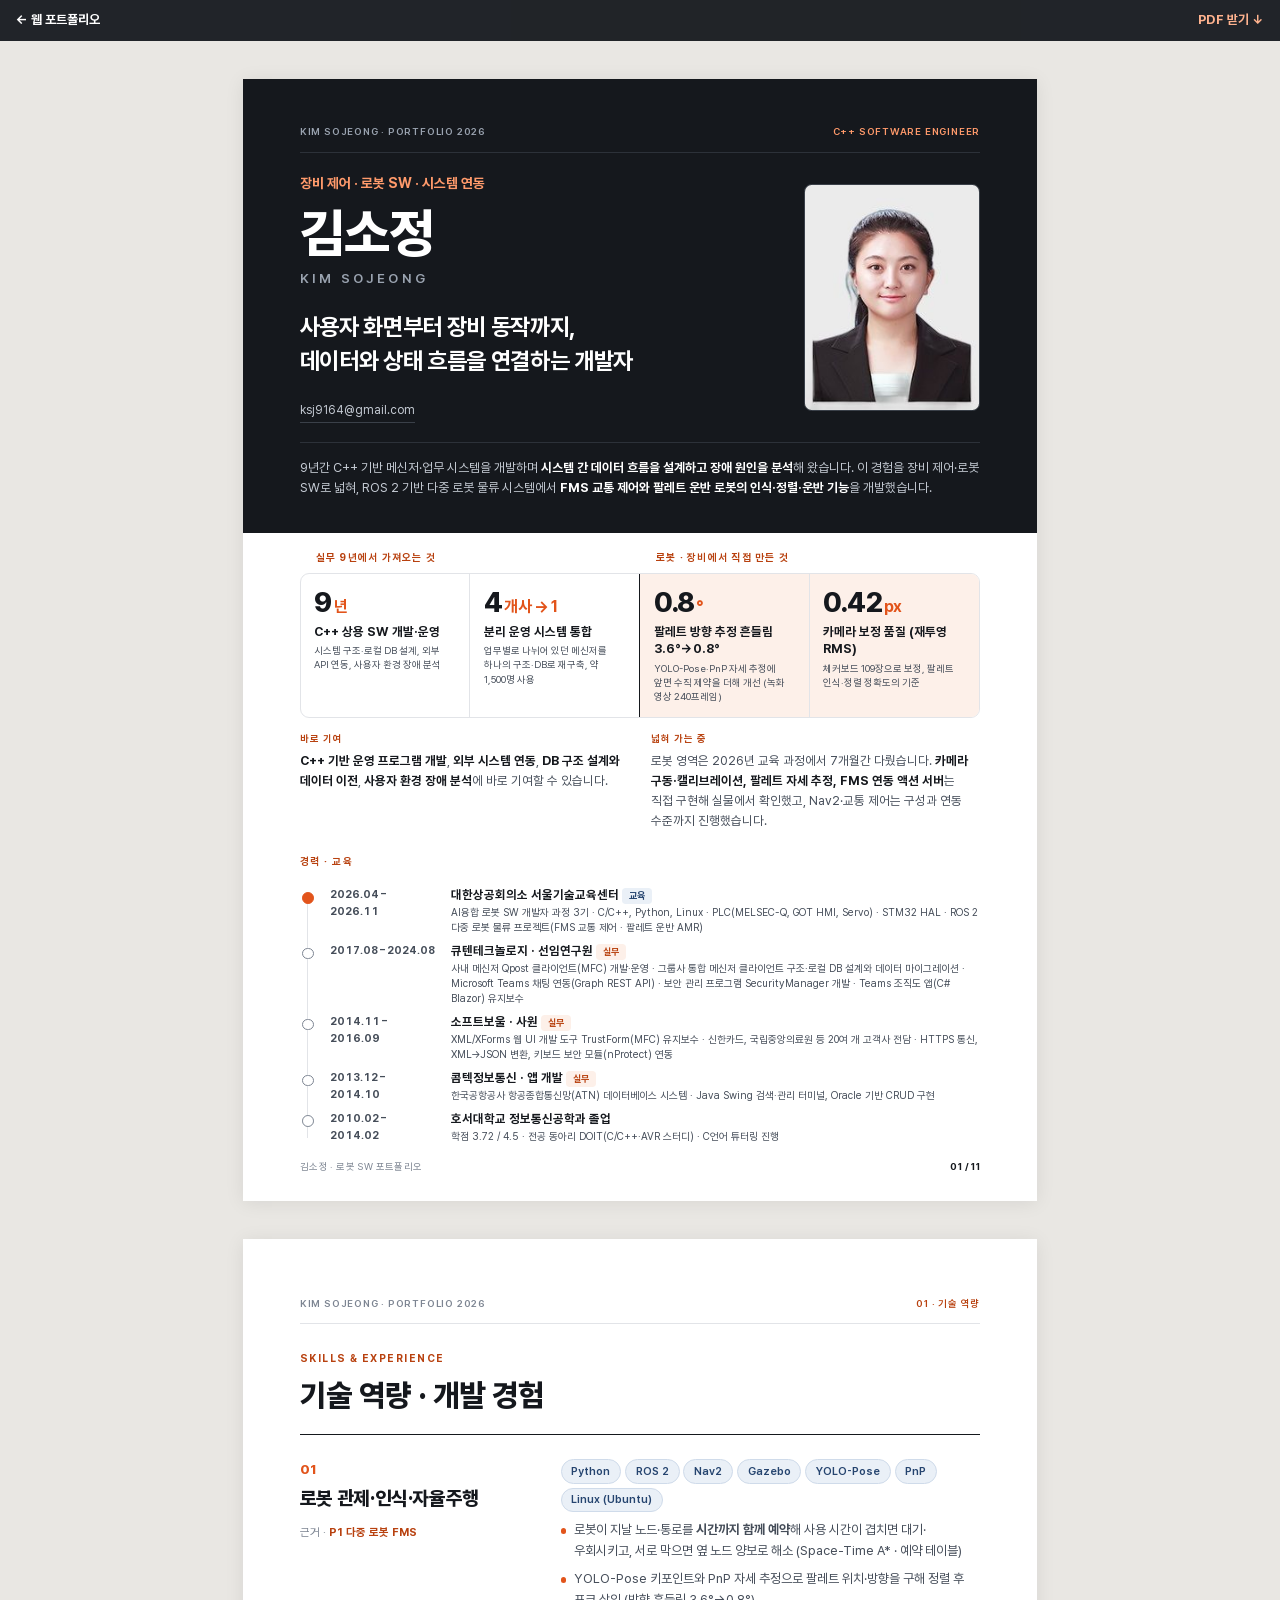
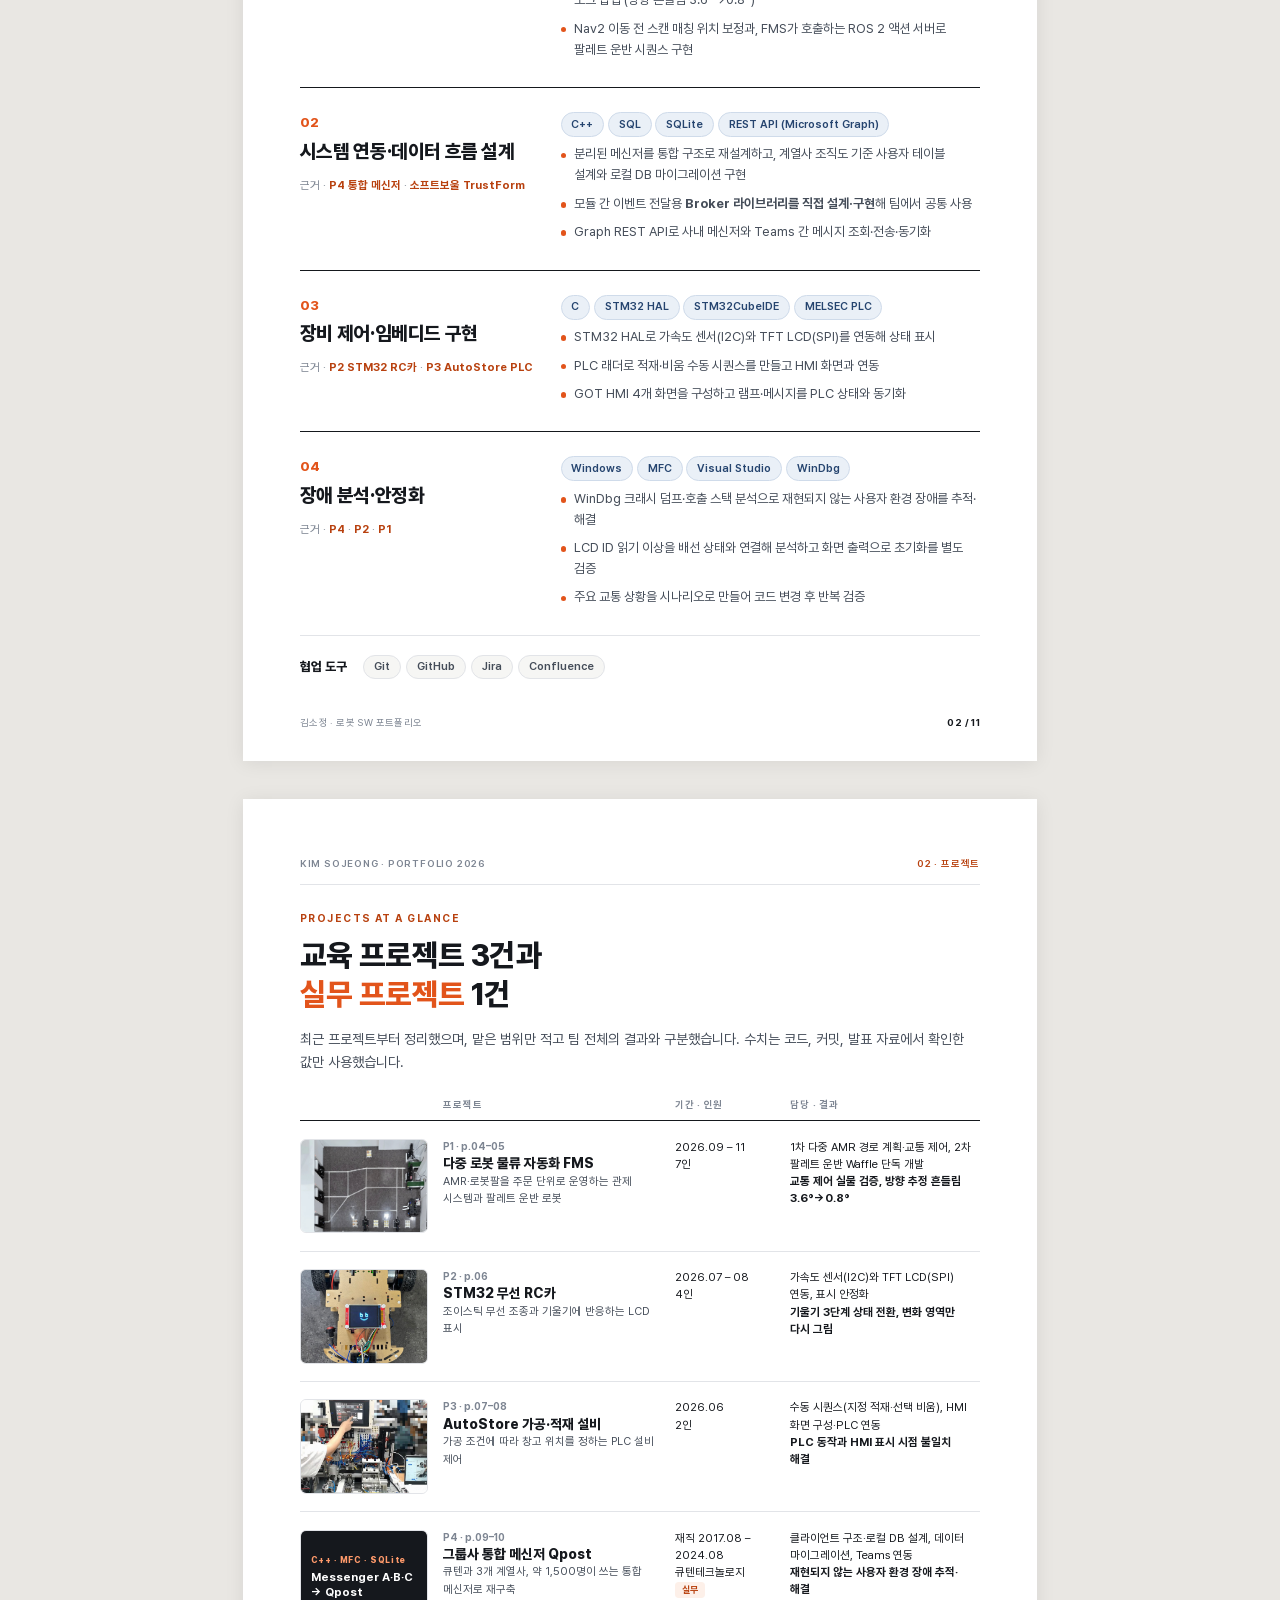
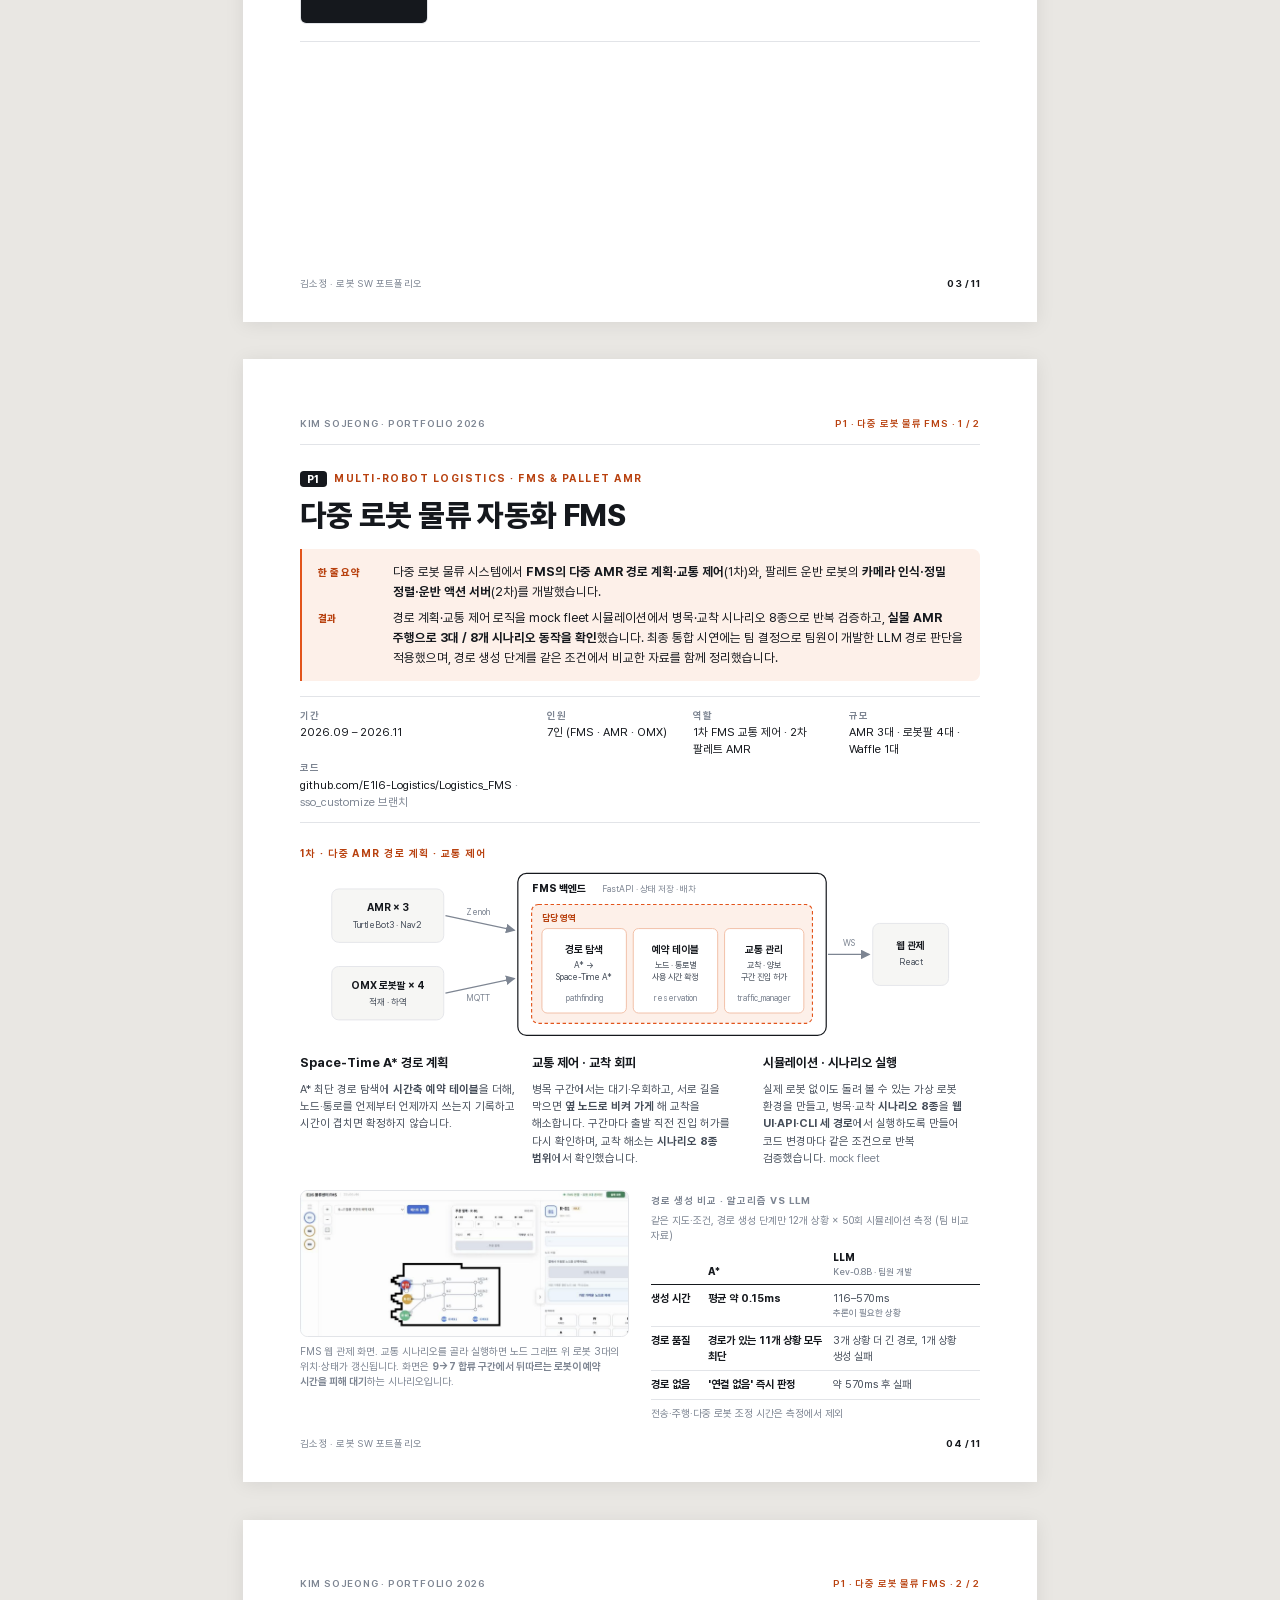
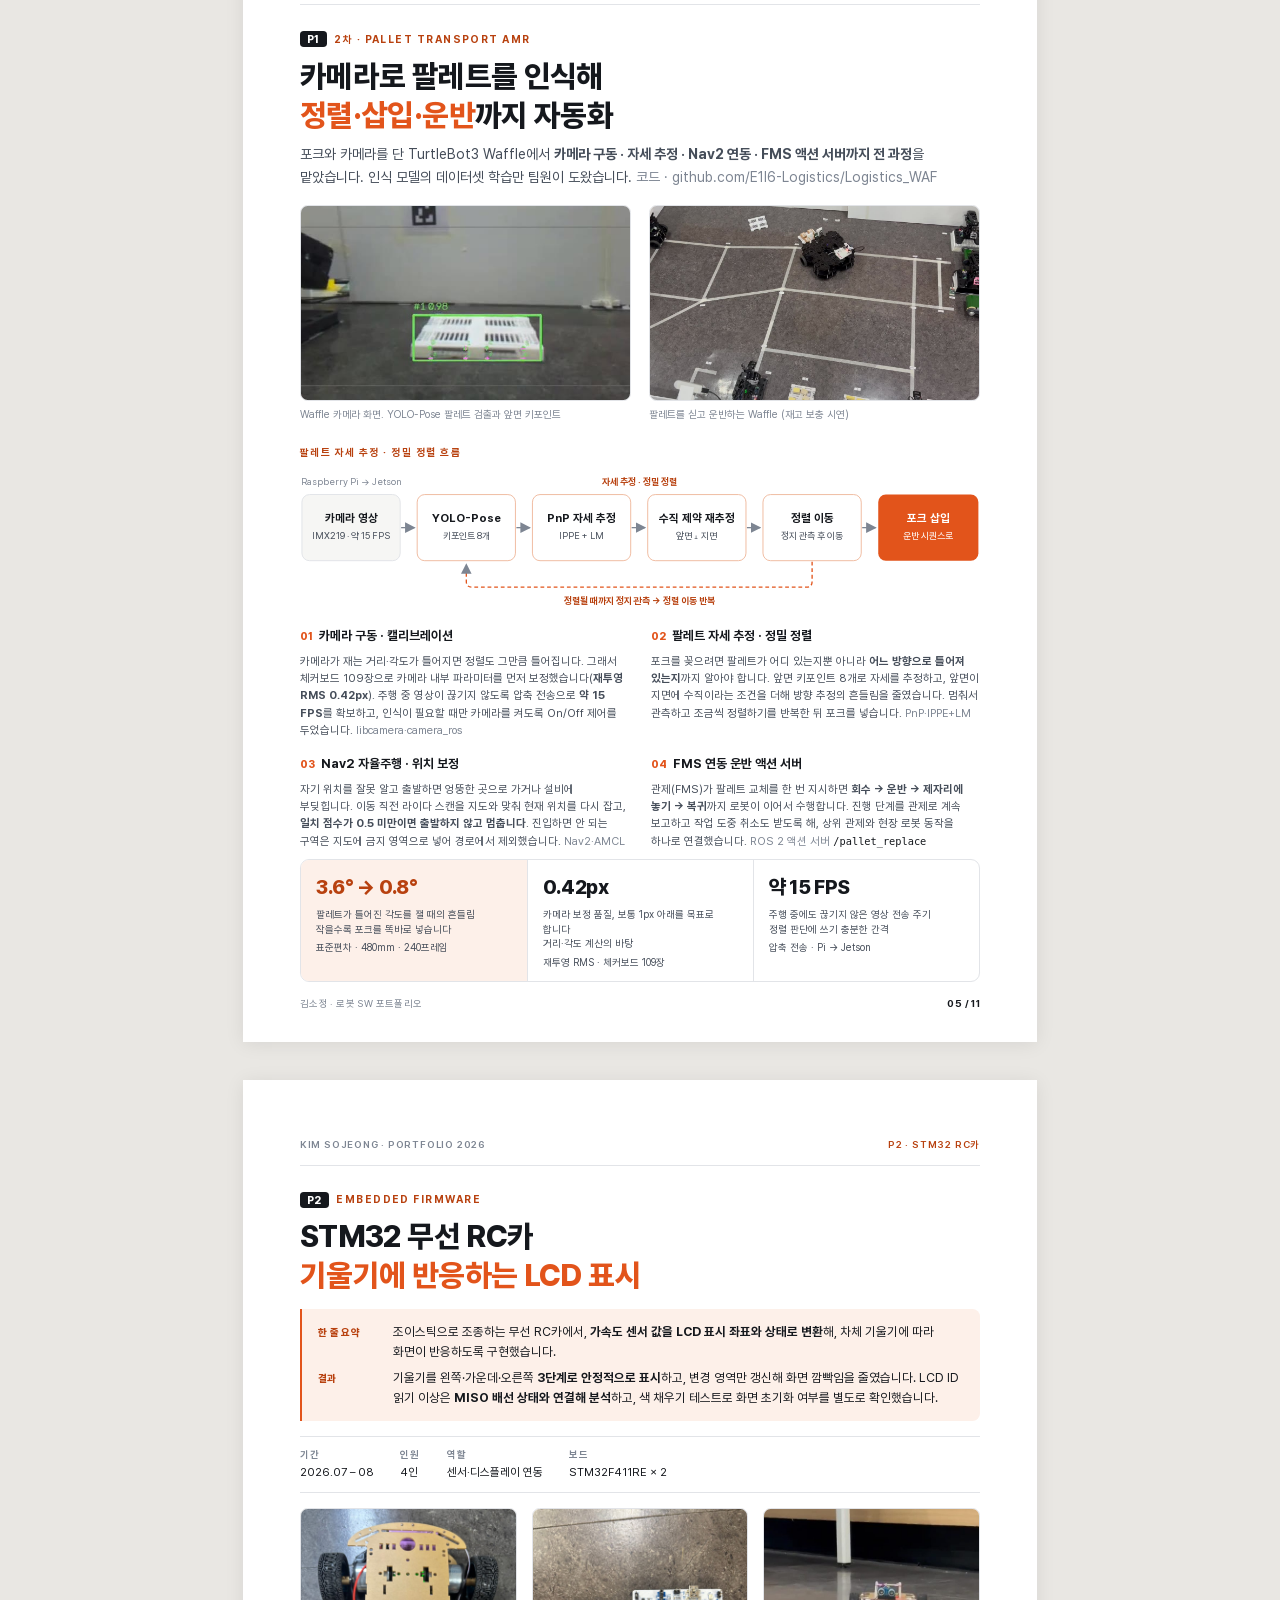
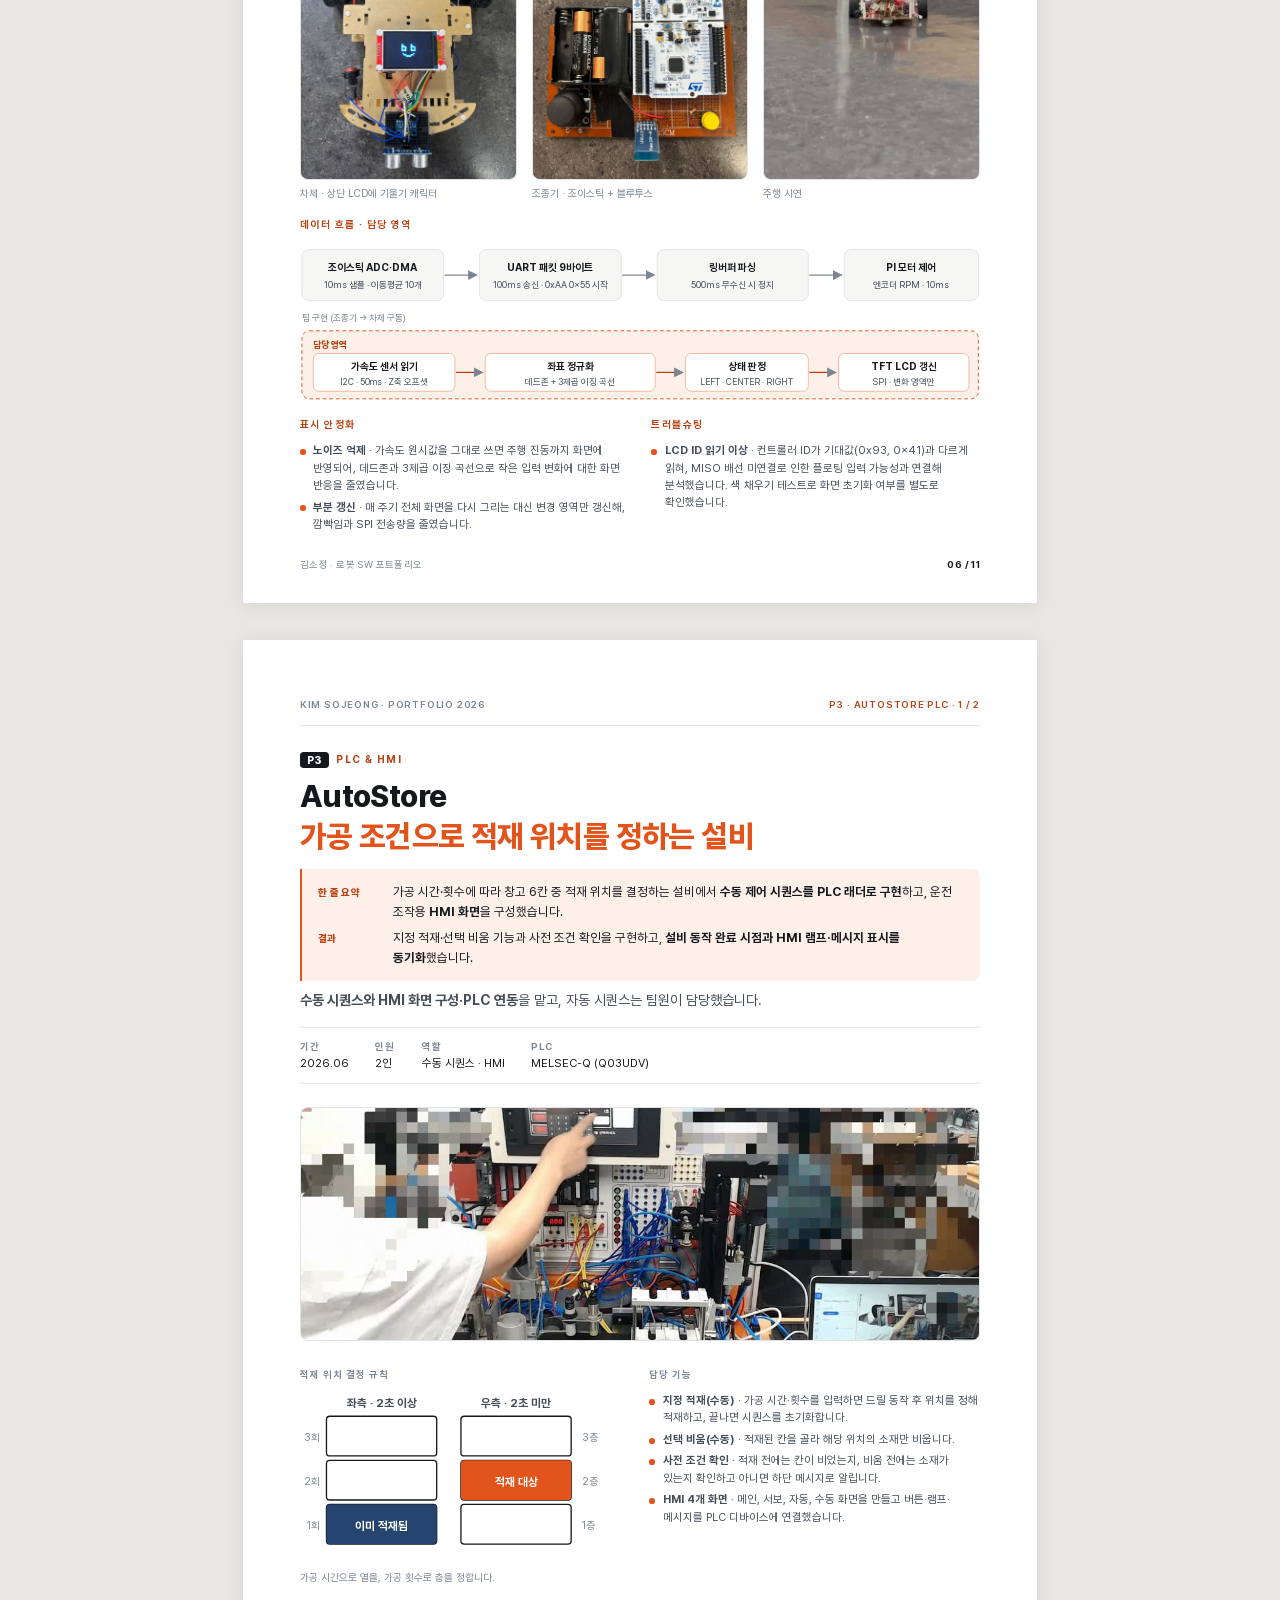
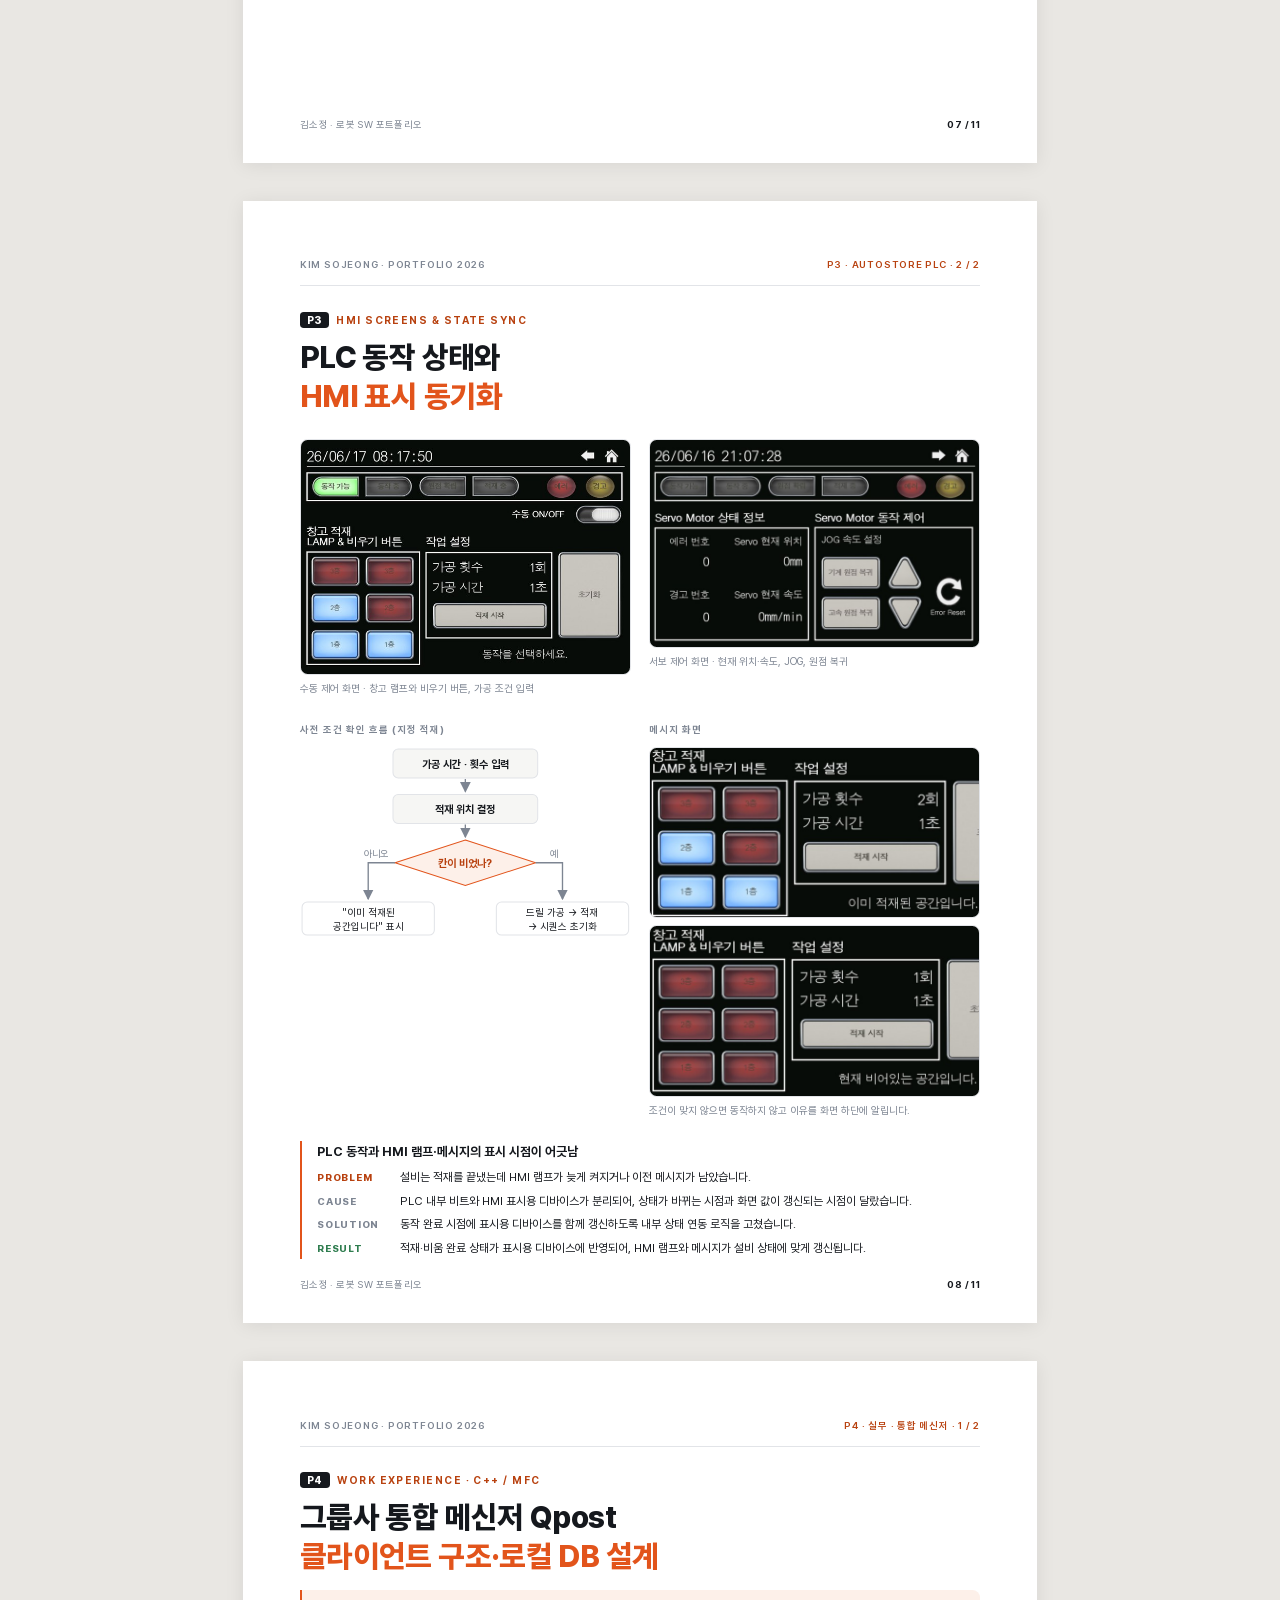
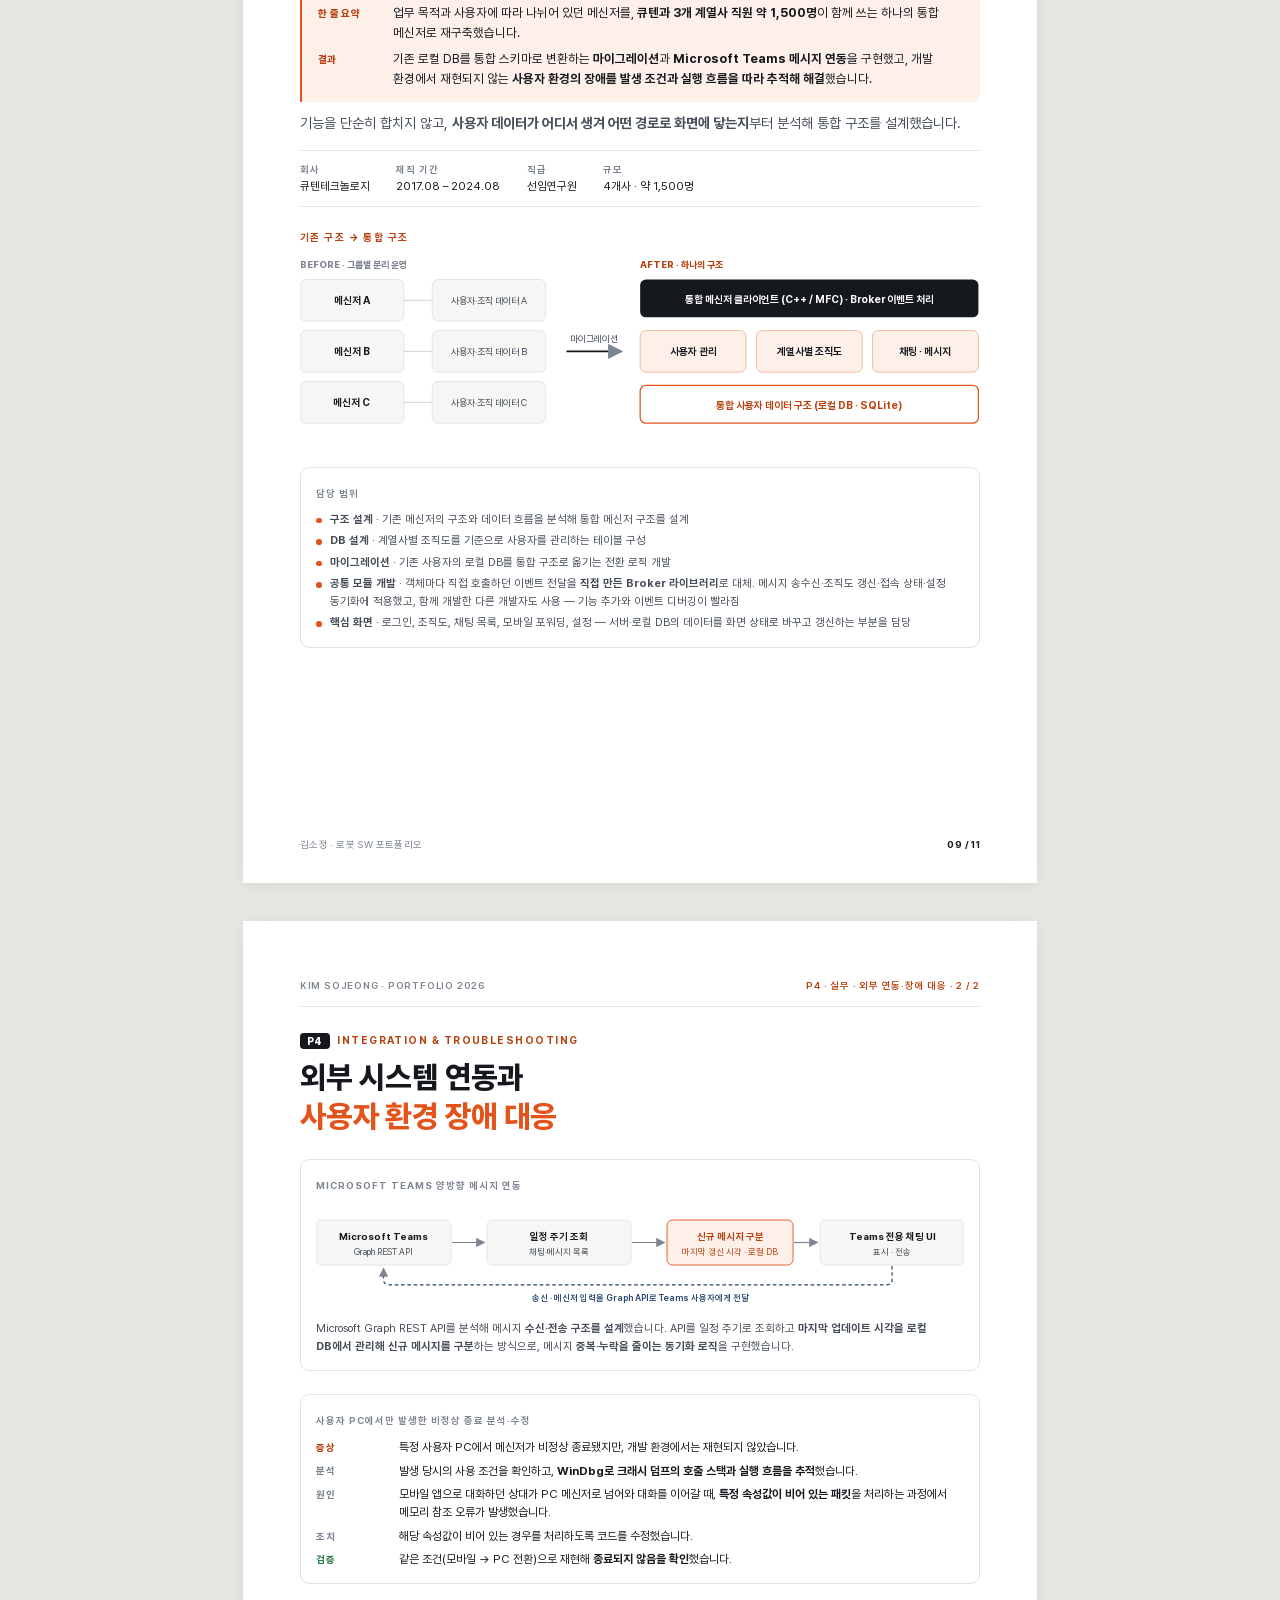
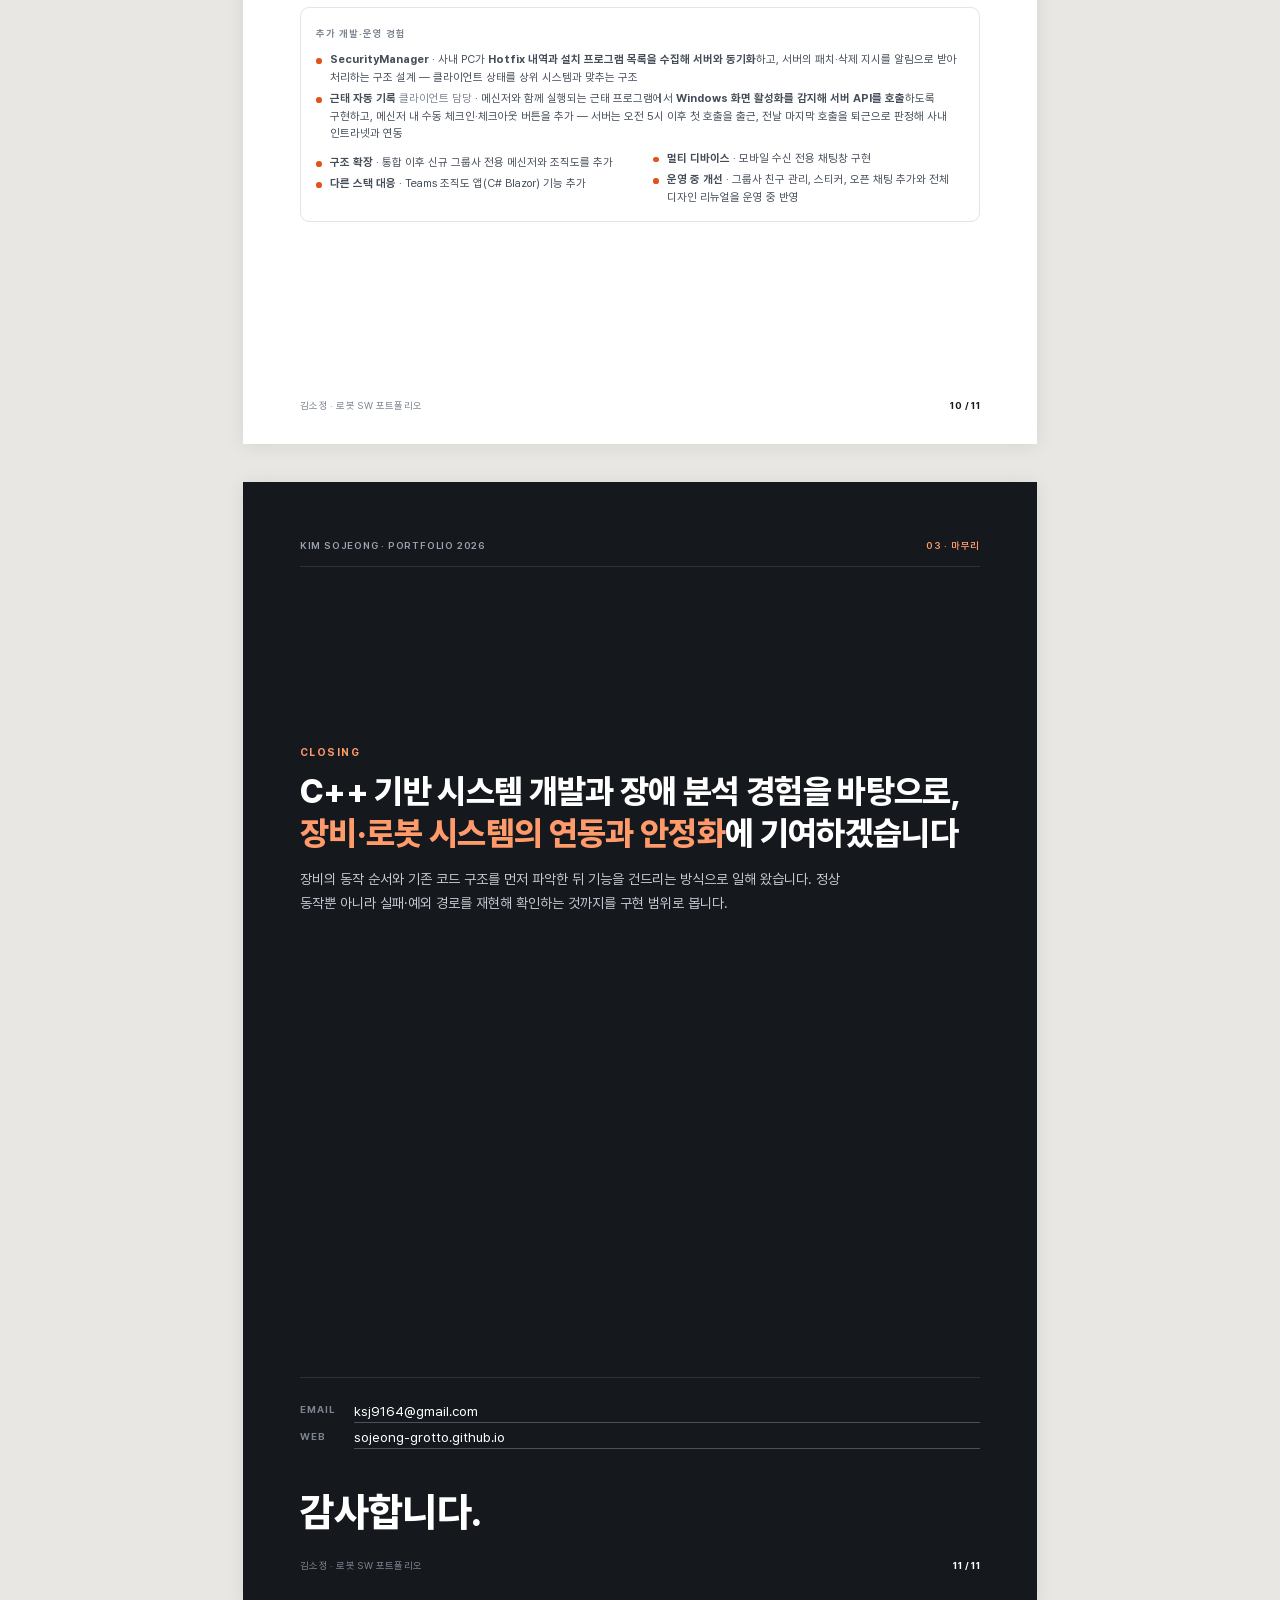
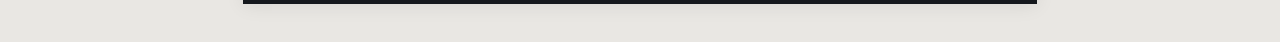
==== commit 6a989e71: "P1 2차에 Logistics_WAF 저장소 링크 추가" ====
--- a/print.html
+++ b/print.html
@@ -284,7 +284,7 @@
   <div class="run"><span>Kim Sojeong · Portfolio 2026</span><span class="sec">P1 · 다중 로봇 물류 FMS · 2 / 2</span></div>
   <div class="eyebrow"><span class="pno">P1</span>2차 · Pallet Transport AMR</div>
   <h1 class="title">카메라로 팔레트를 인식해<br><em>정렬·삽입·운반</em>까지 자동화</h1>
-  <p class="lead" style="margin-top:2mm">포크와 카메라를 단 TurtleBot3 Waffle에서 <b>카메라 구동 · 자세 추정 · Nav2 연동 · FMS 액션 서버까지 전 과정</b>을 맡았습니다. 인식 모델의 데이터셋 학습만 팀원이 도왔습니다.</p>
+  <p class="lead" style="margin-top:2mm">포크와 카메라를 단 TurtleBot3 Waffle에서 <b>카메라 구동 · 자세 추정 · Nav2 연동 · FMS 액션 서버까지 전 과정</b>을 맡았습니다. 인식 모델의 데이터셋 학습만 팀원이 도왔습니다. <span class="muted">코드 · <a href="https://github.com/E1I6-Logistics/Logistics_WAF">github.com/E1I6-Logistics/Logistics_WAF</a></span></p>
 
   <div class="g2 mt2 wphotos">
     <figure><div class="shot"><img src="assets/waffle_cam.jpg" alt="Waffle 카메라 화면: YOLO-Pose가 팔레트를 검출하고 앞면 키포인트를 표시"></div><figcaption class="cap">Waffle 카메라 화면. YOLO-Pose 팔레트 검출과 앞면 키포인트</figcaption></figure>
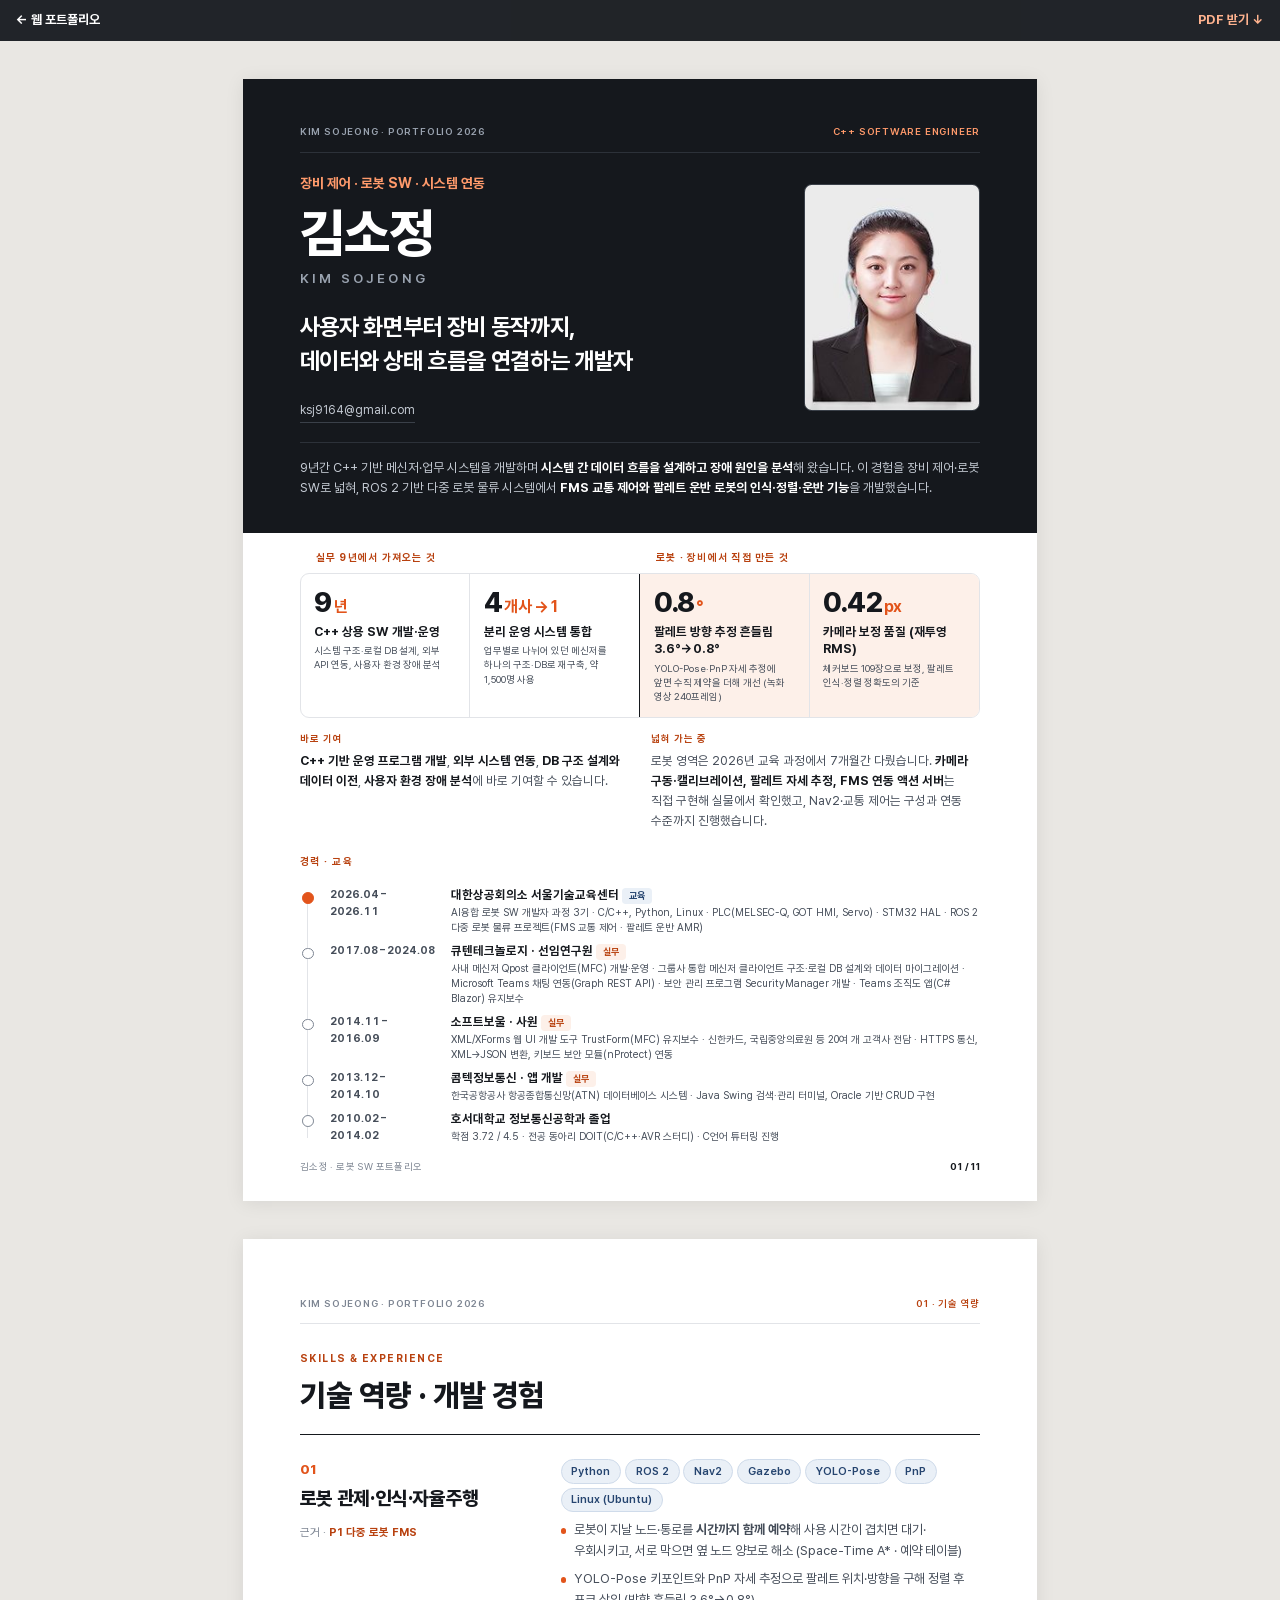
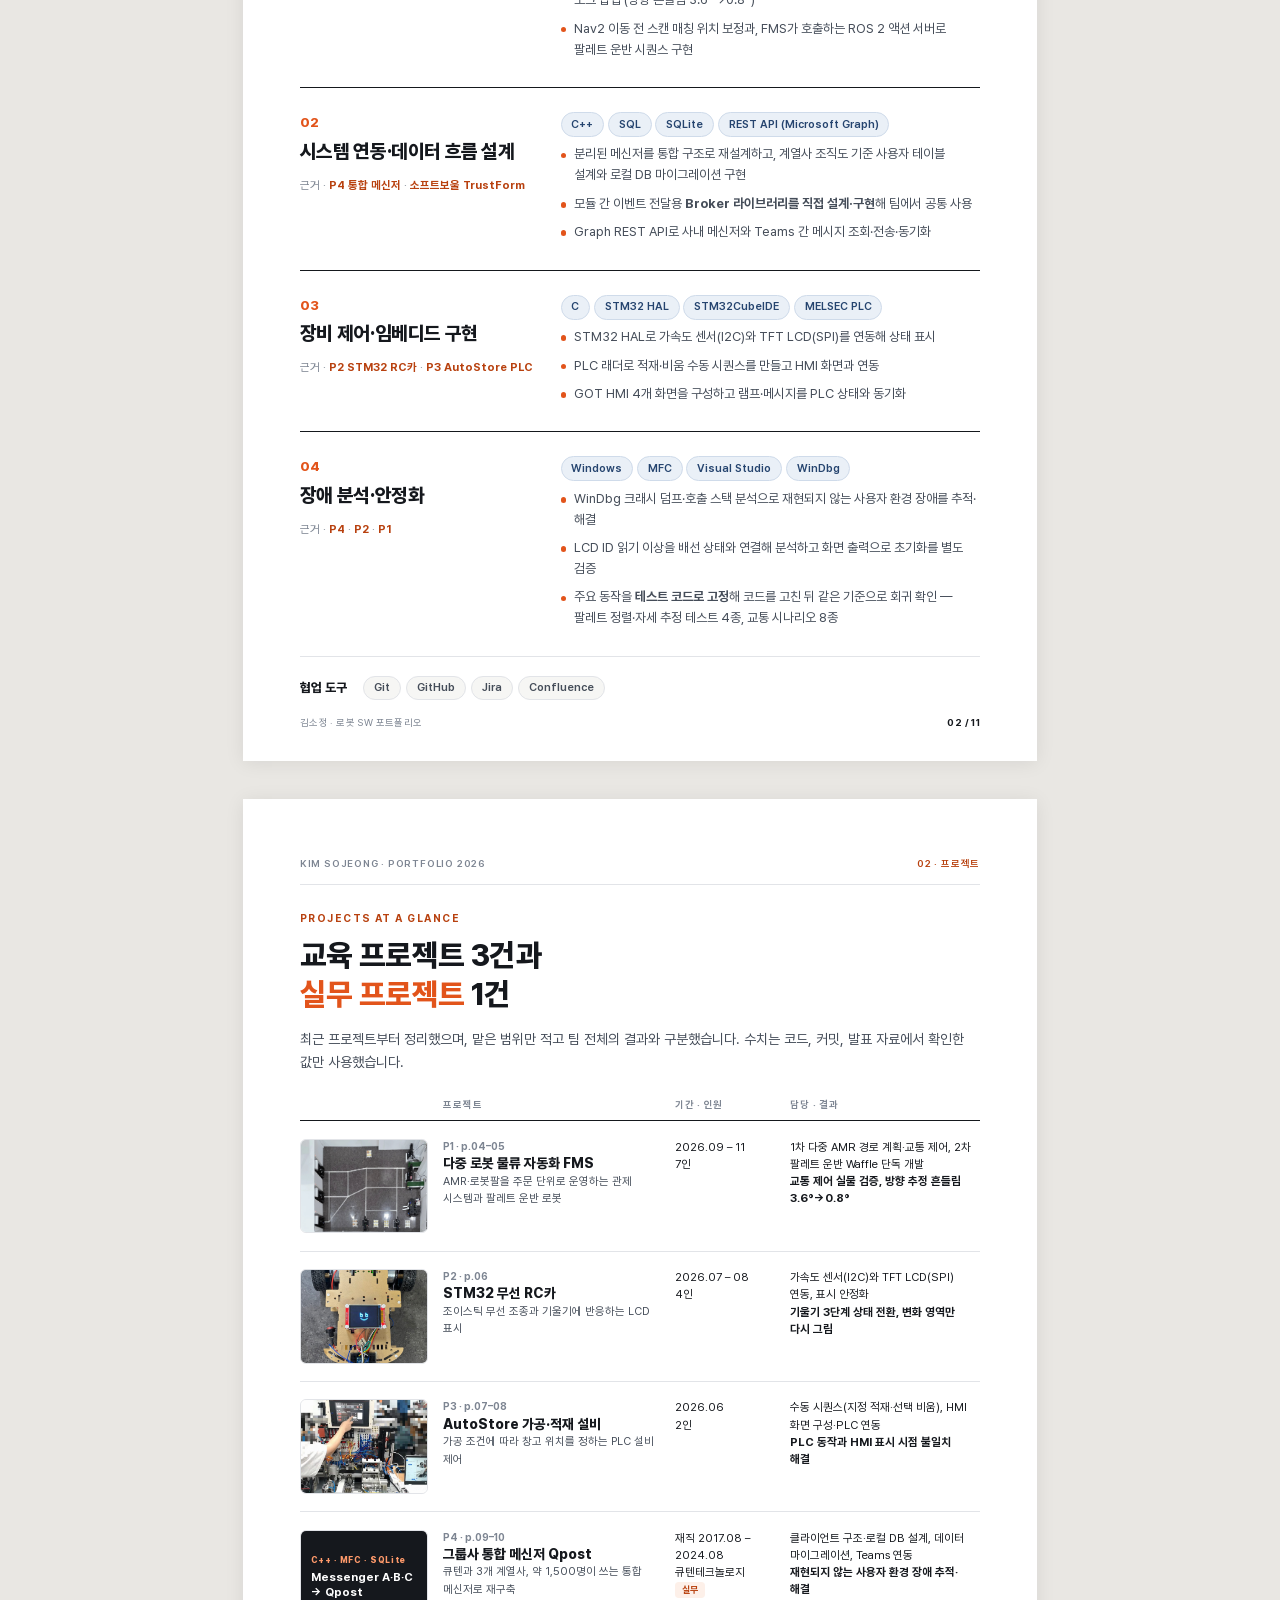
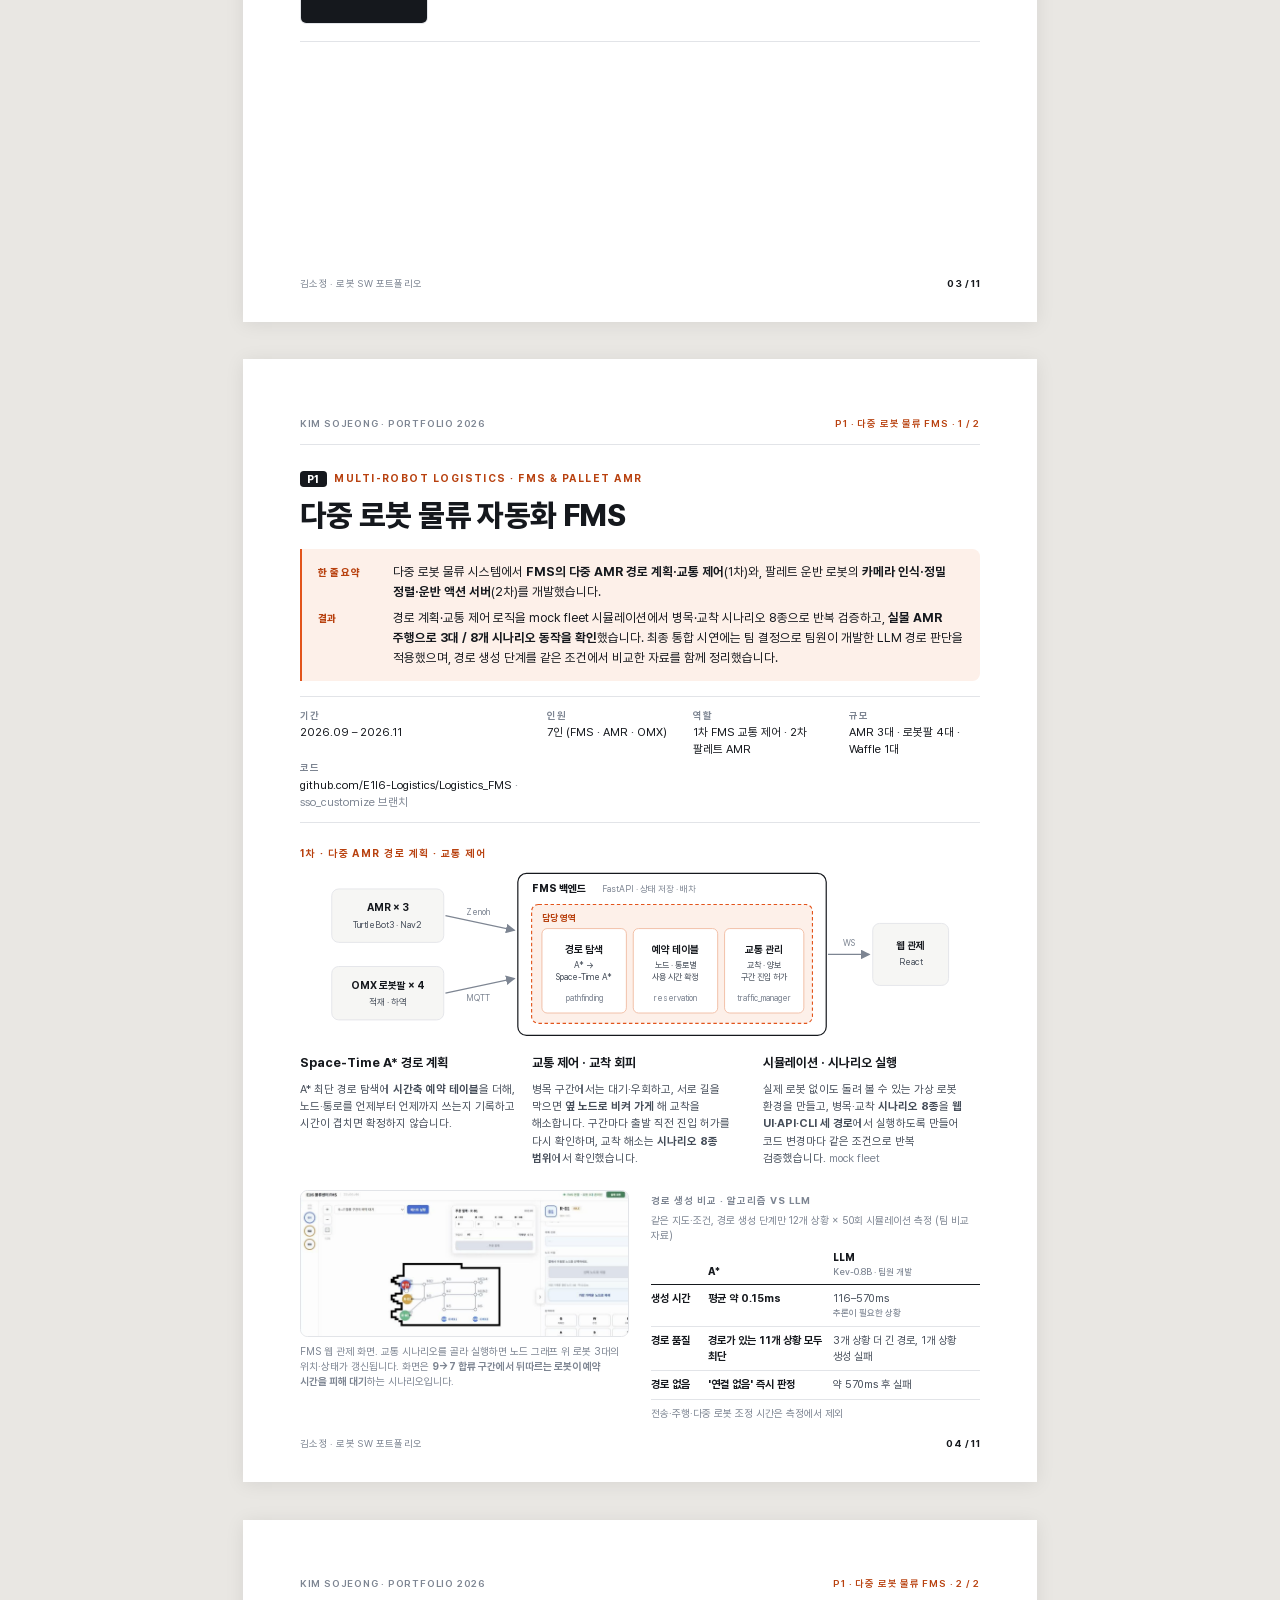
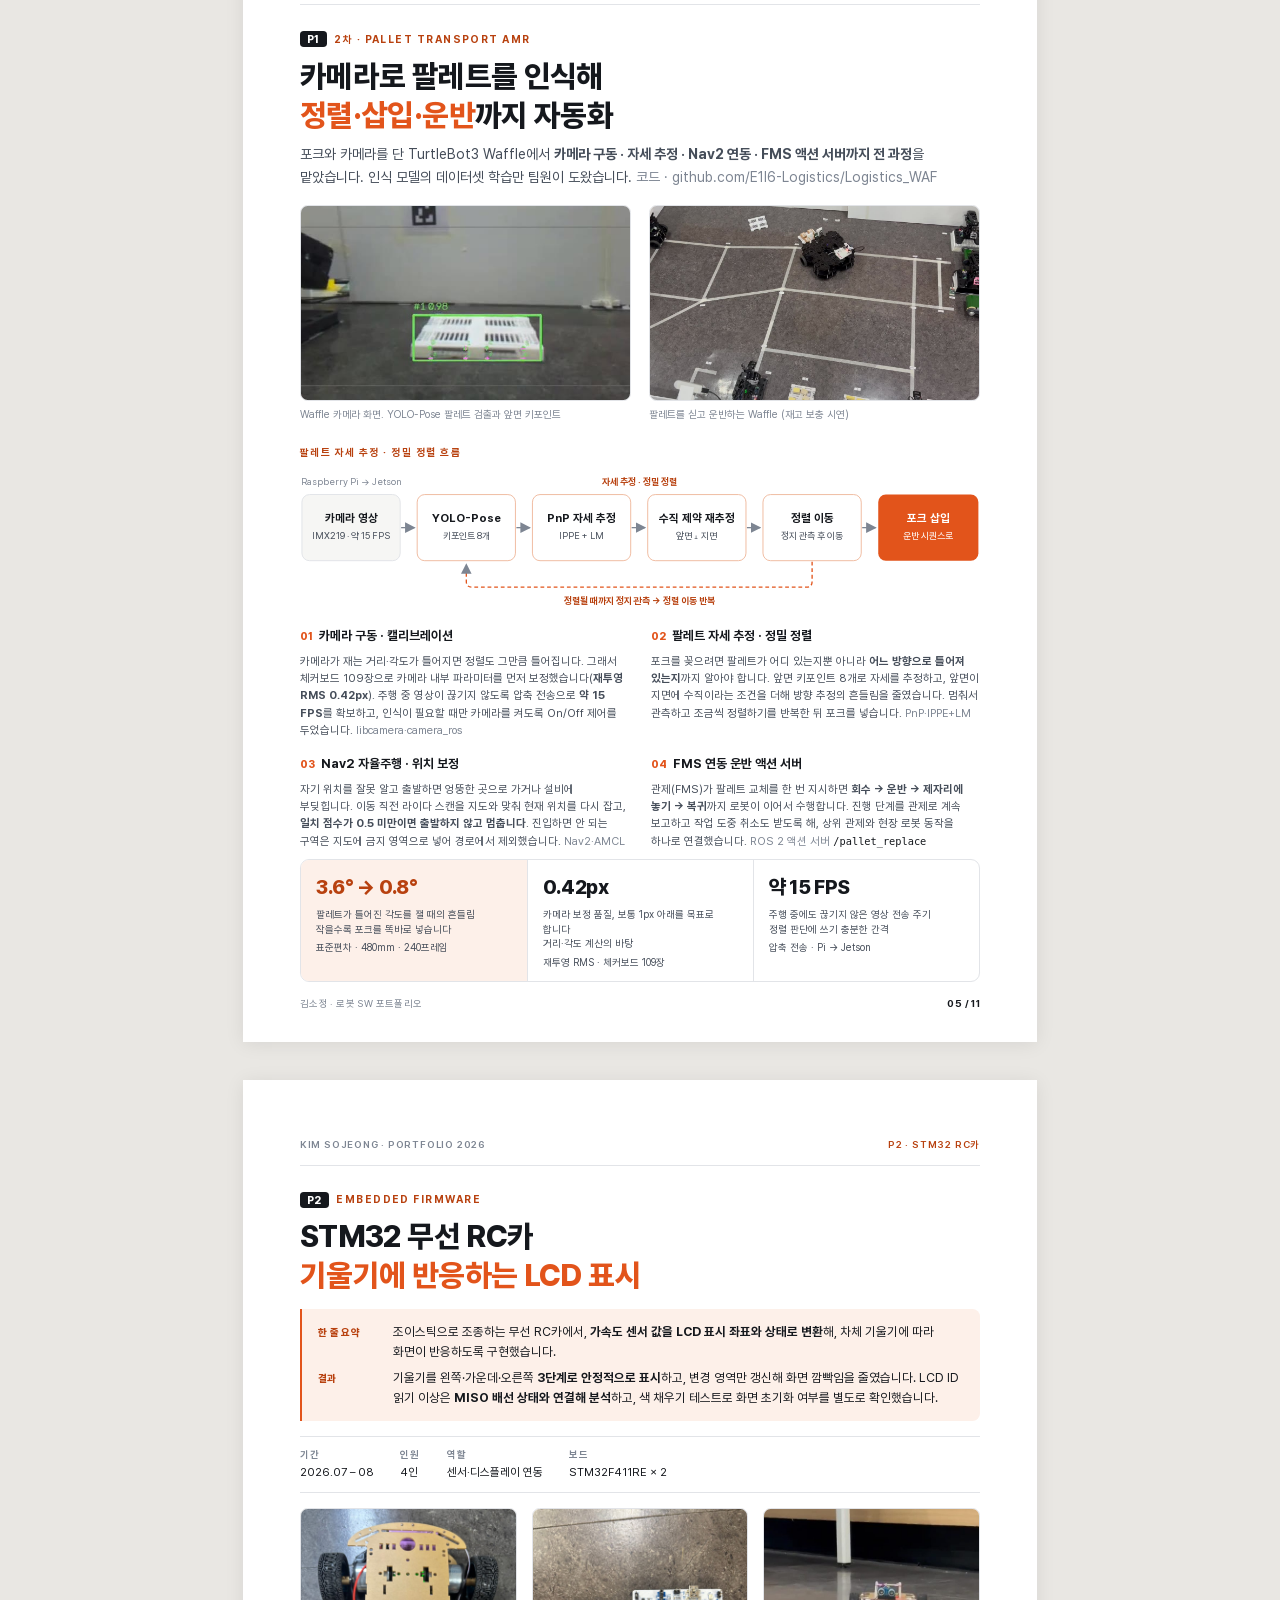
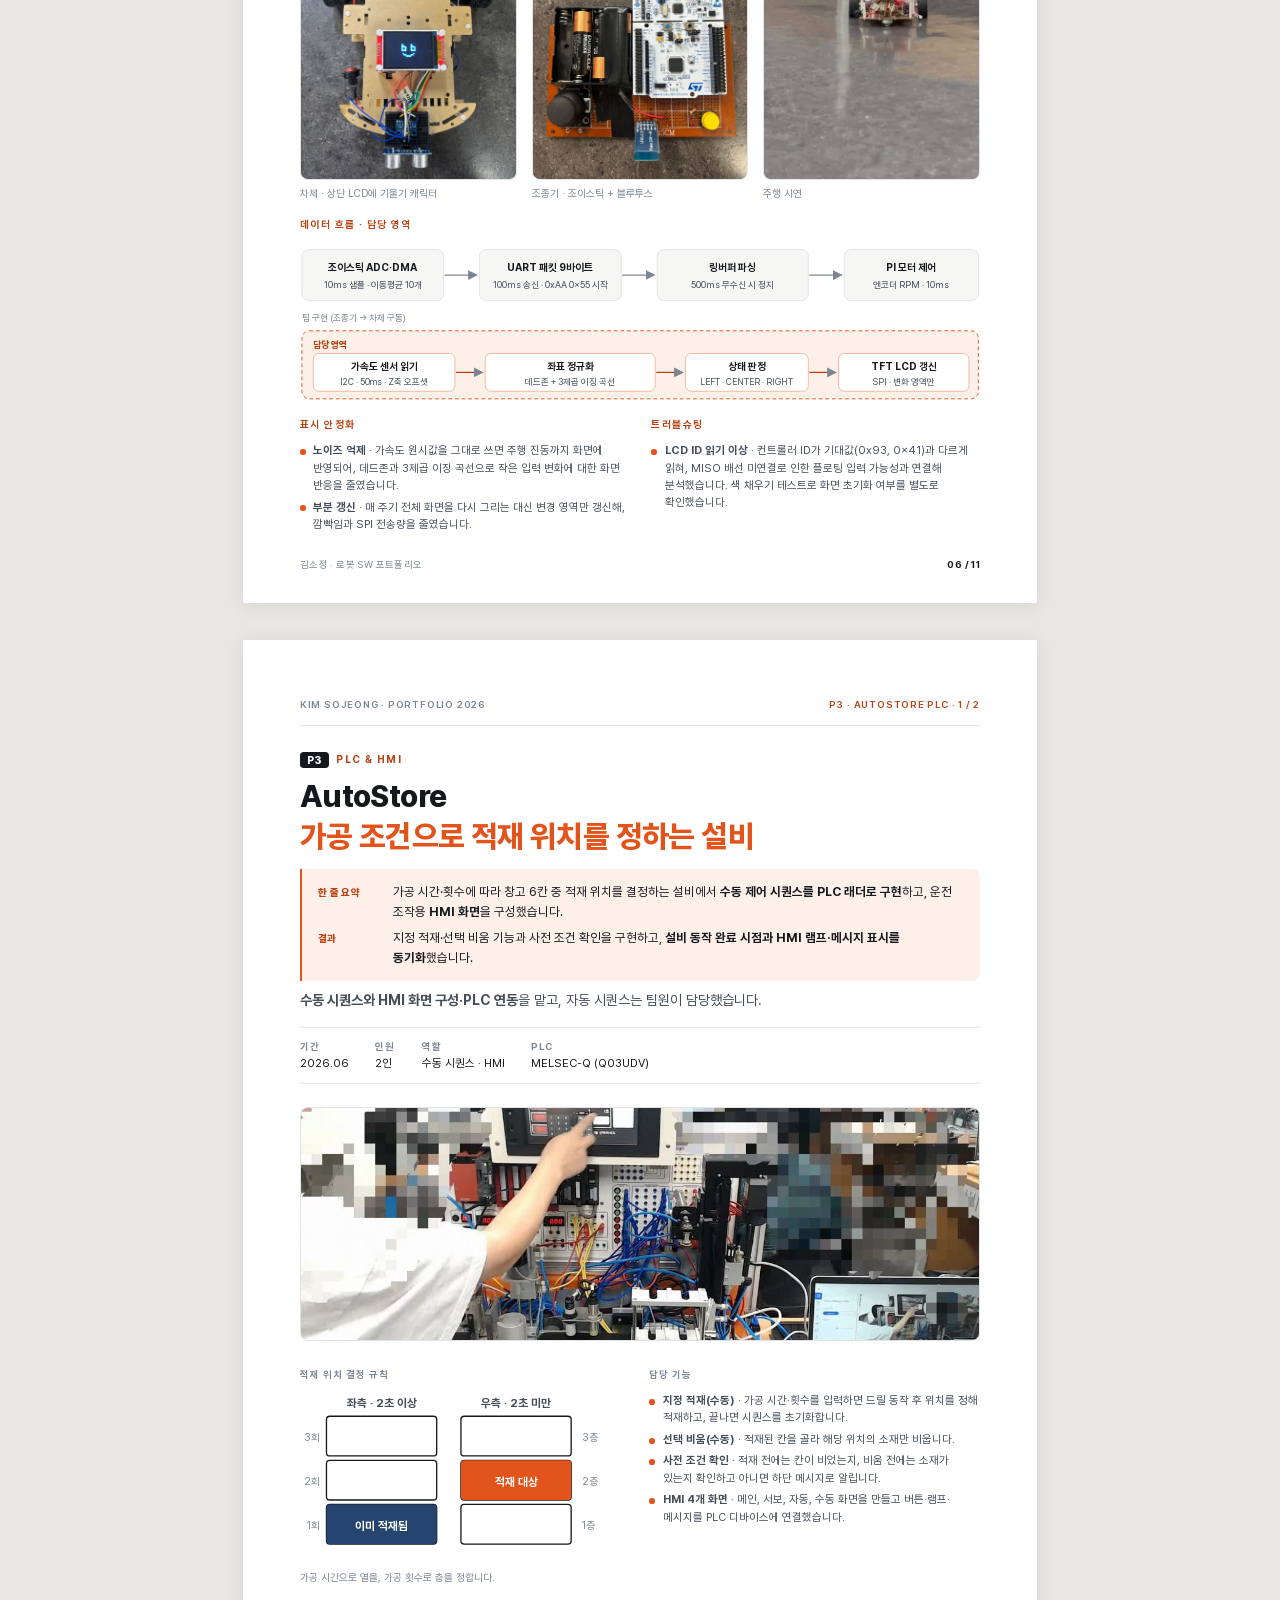
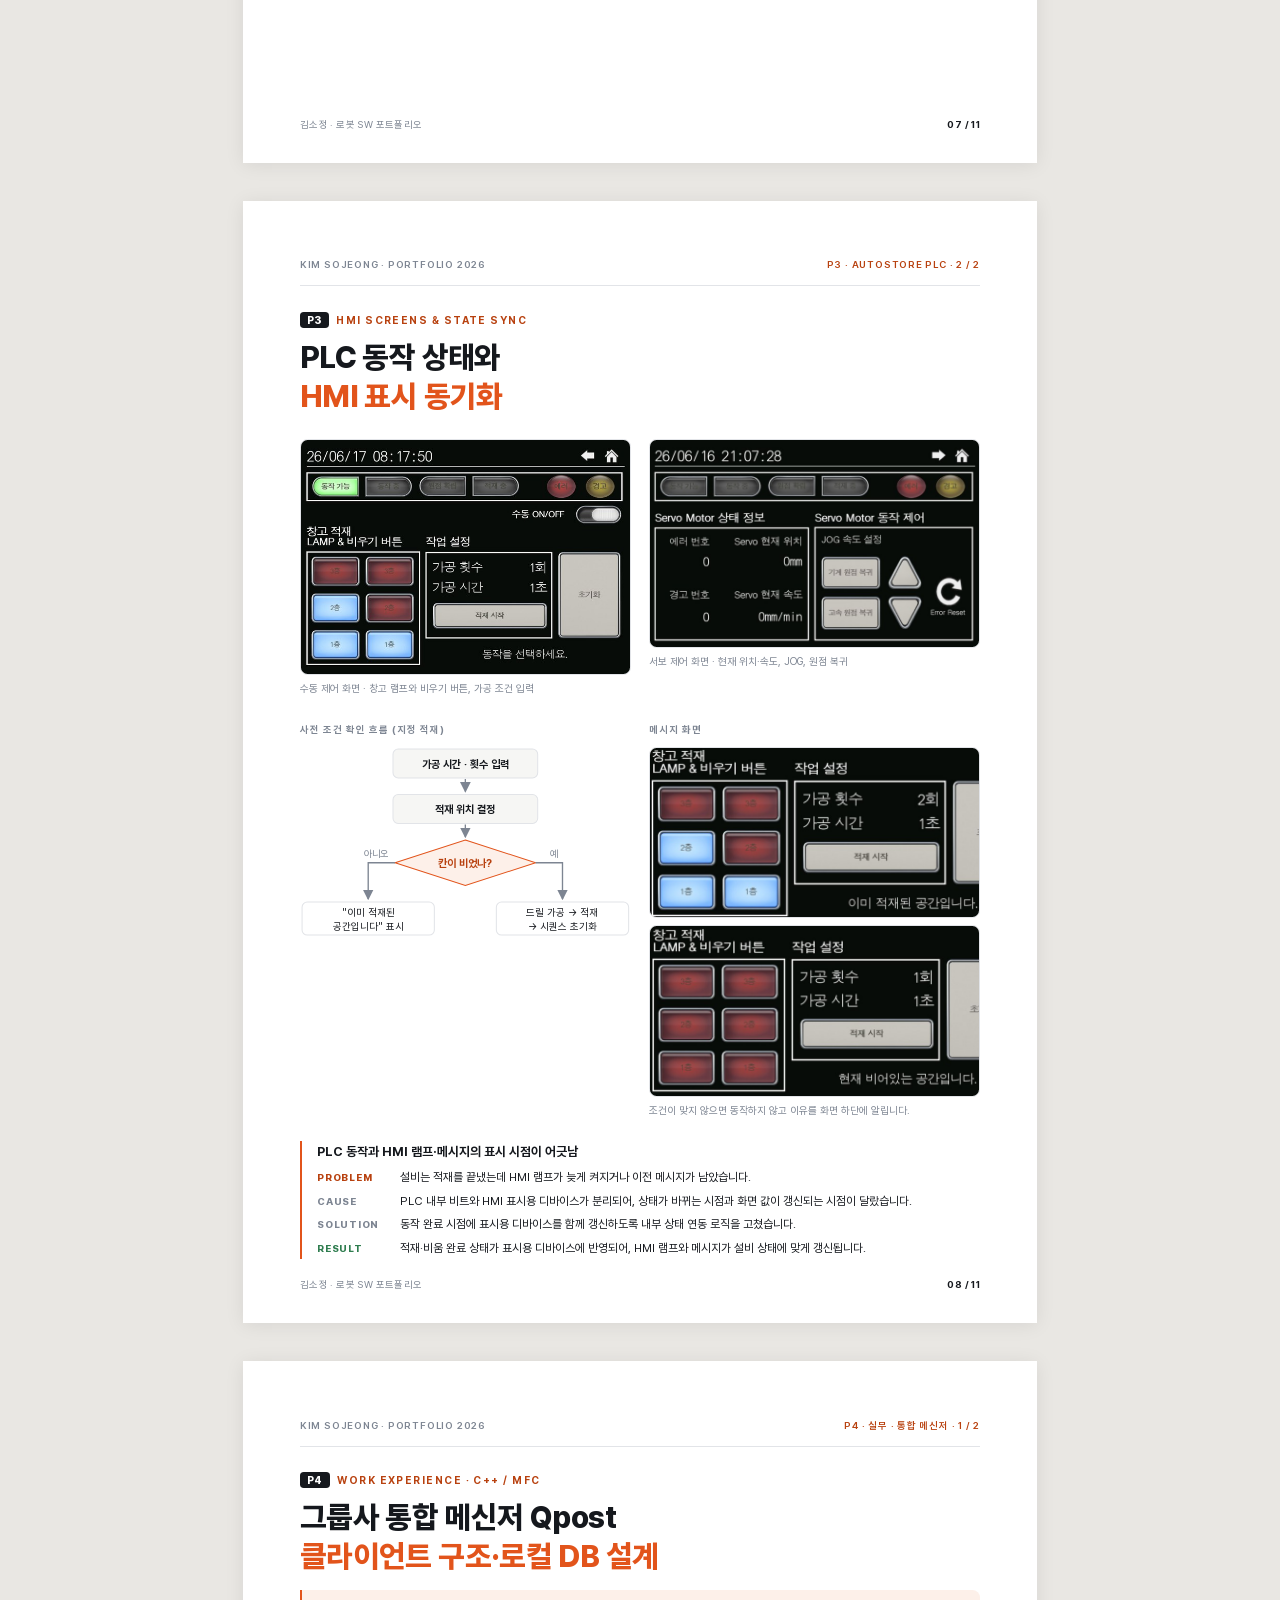
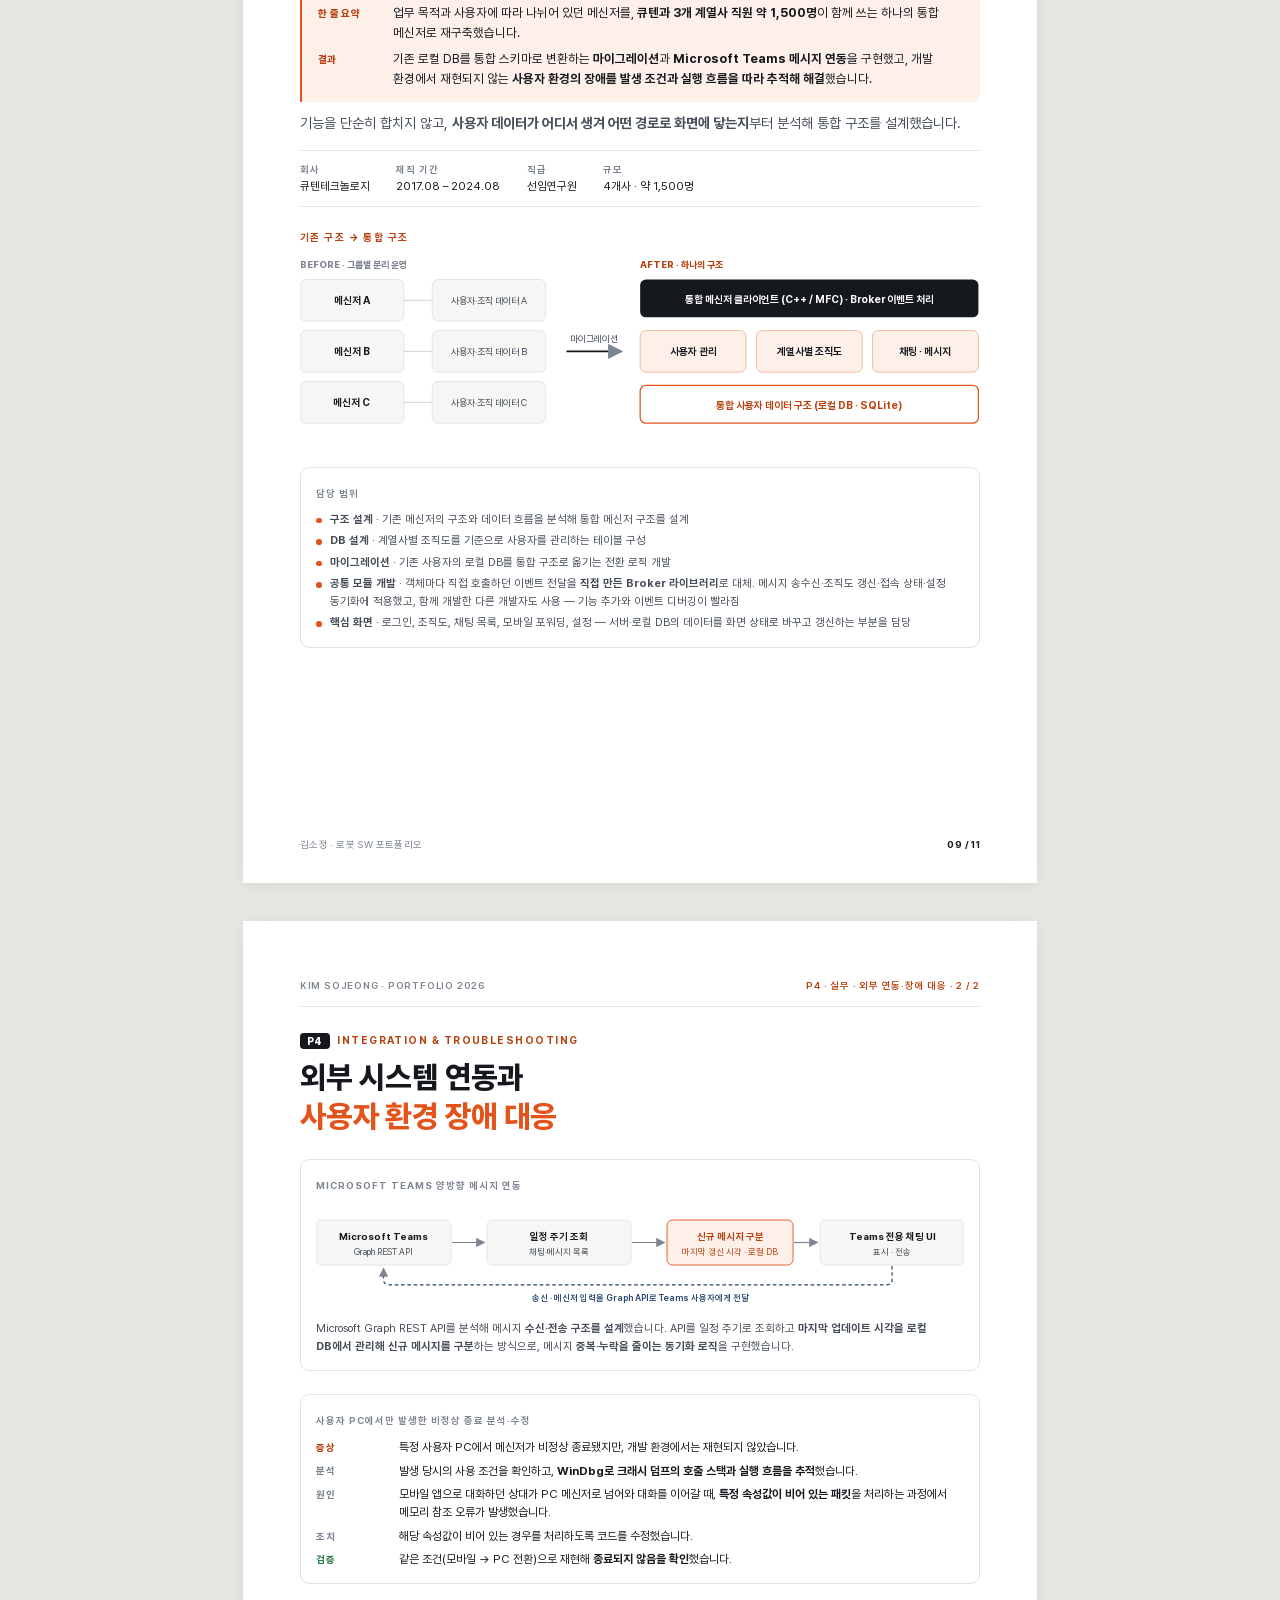
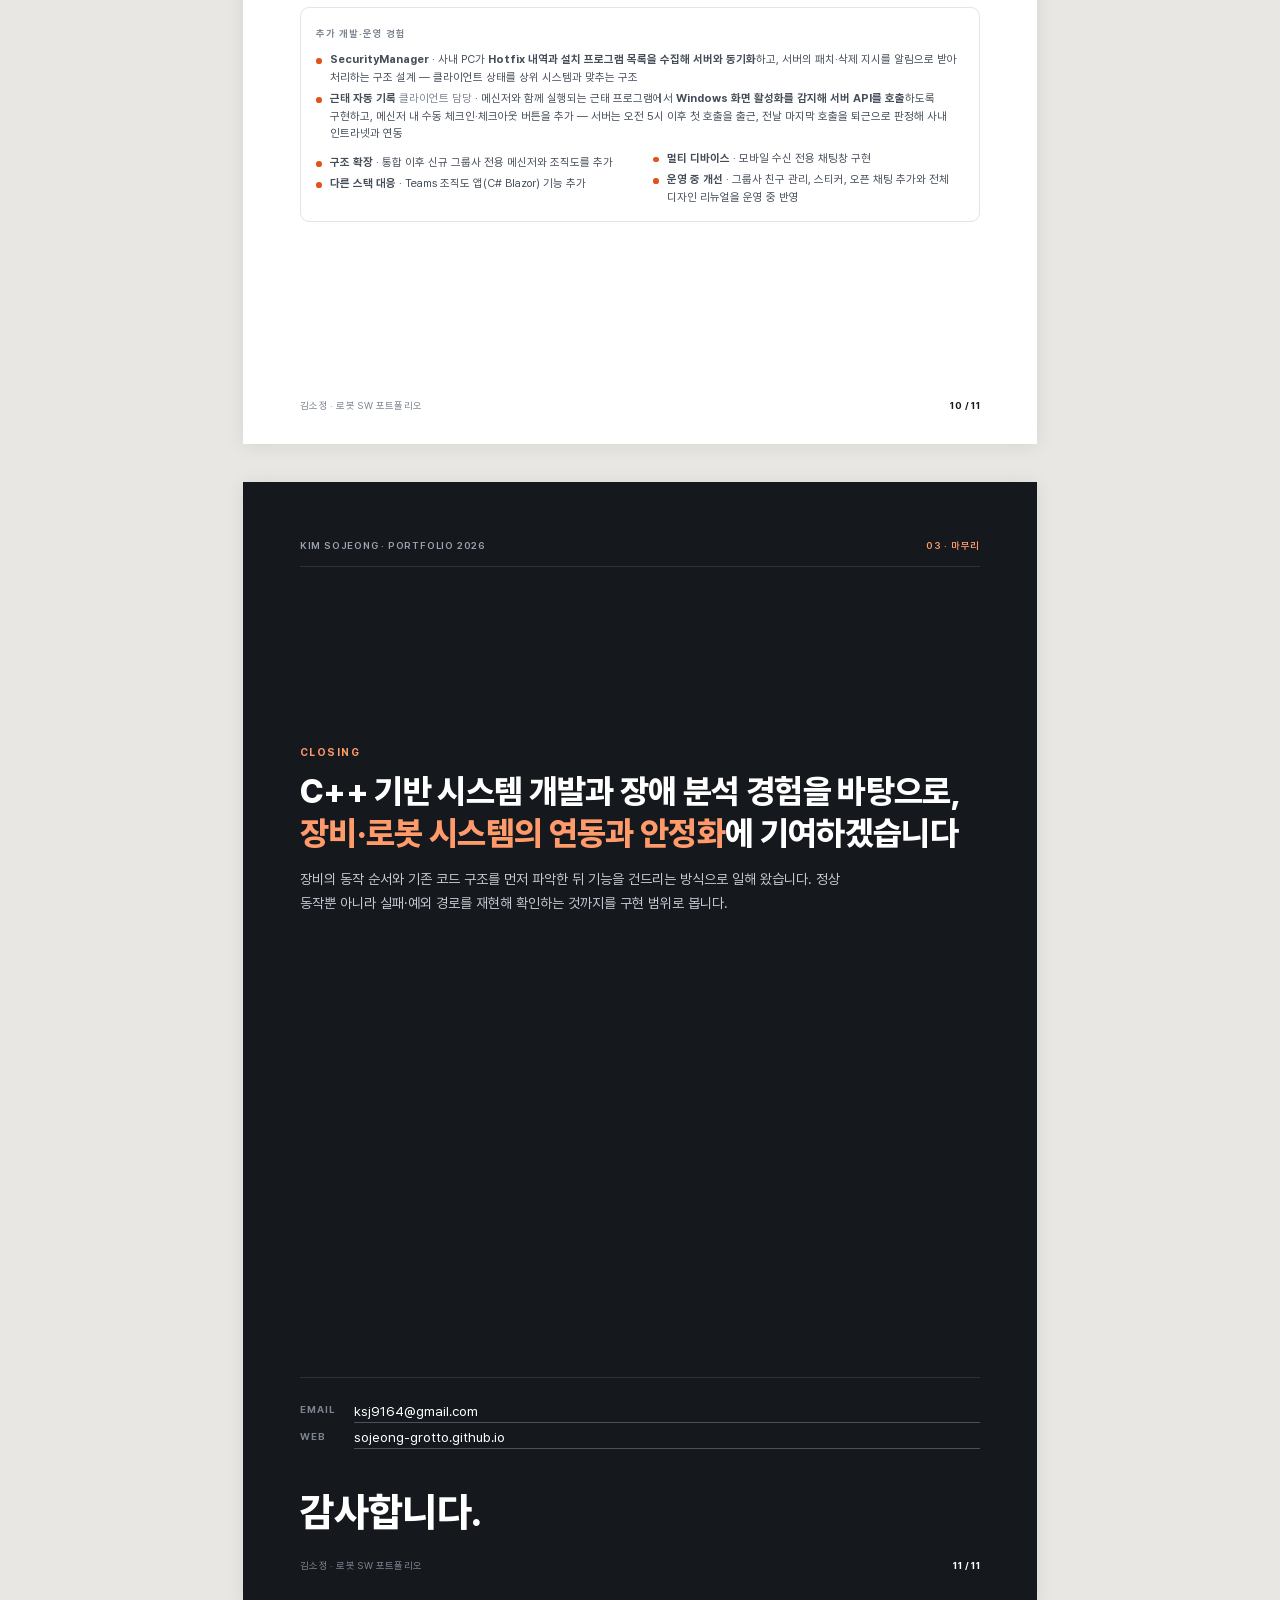
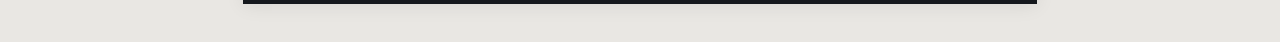
==== commit 6f226090: "기술 역량 04에 테스트 코드 작성 경험 반영" ====
--- a/print.html
+++ b/print.html
@@ -139,7 +139,7 @@
       </div>
       <div class="cxr">
         <div class="cxk"><span>Windows</span><span>MFC</span><span>Visual Studio</span><span>WinDbg</span></div>
-        <ul class="dots"><li>WinDbg 크래시 덤프·호출 스택 분석으로 재현되지 않는 사용자 환경 장애를 추적·해결</li><li>LCD ID 읽기 이상을 배선 상태와 연결해 분석하고 화면 출력으로 초기화를 별도 검증</li><li>주요 교통 상황을 시나리오로 만들어 코드 변경 후 반복 검증</li></ul>
+        <ul class="dots"><li>WinDbg 크래시 덤프·호출 스택 분석으로 재현되지 않는 사용자 환경 장애를 추적·해결</li><li>LCD ID 읽기 이상을 배선 상태와 연결해 분석하고 화면 출력으로 초기화를 별도 검증</li><li>주요 동작을 <b>테스트 코드로 고정</b>해 코드를 고친 뒤 같은 기준으로 회귀 확인 — 팔레트 정렬·자세 추정 테스트 4종, 교통 시나리오 8종</li></ul>
       </div>
     </div>
   </div>
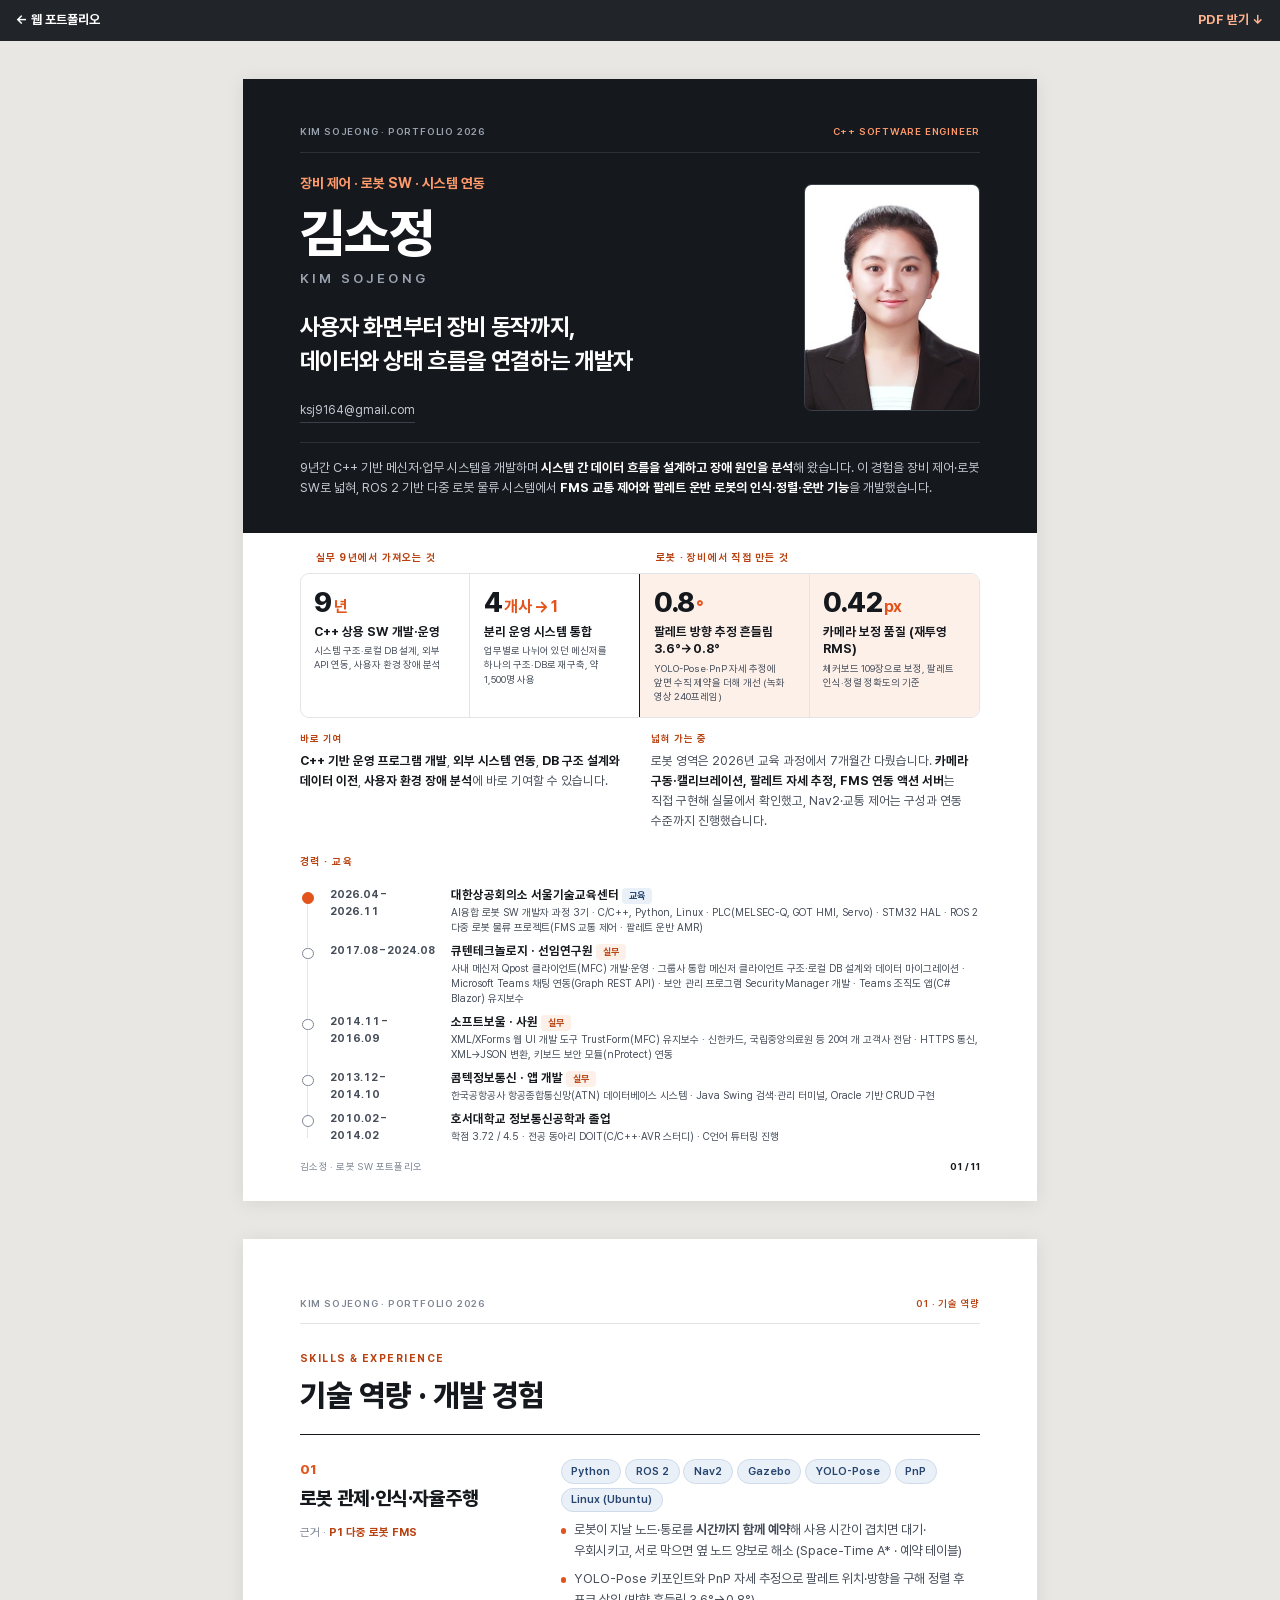
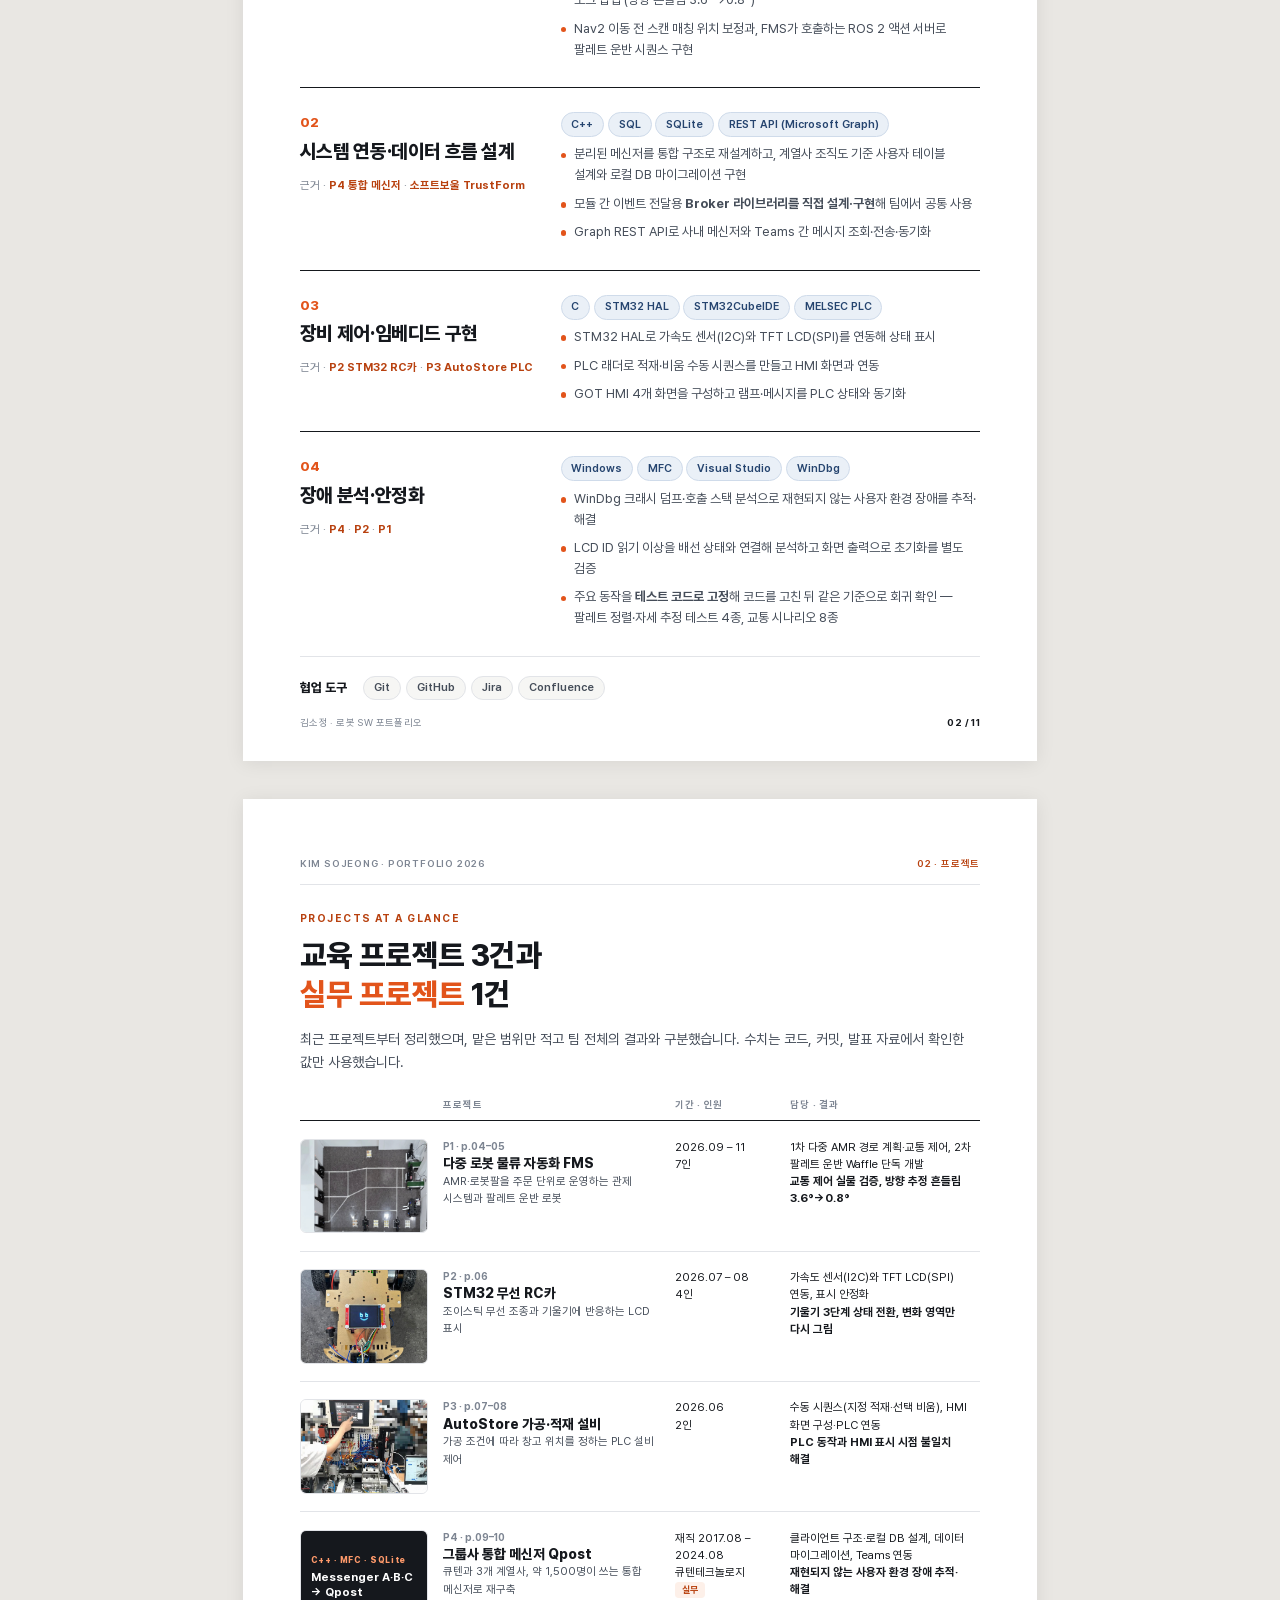
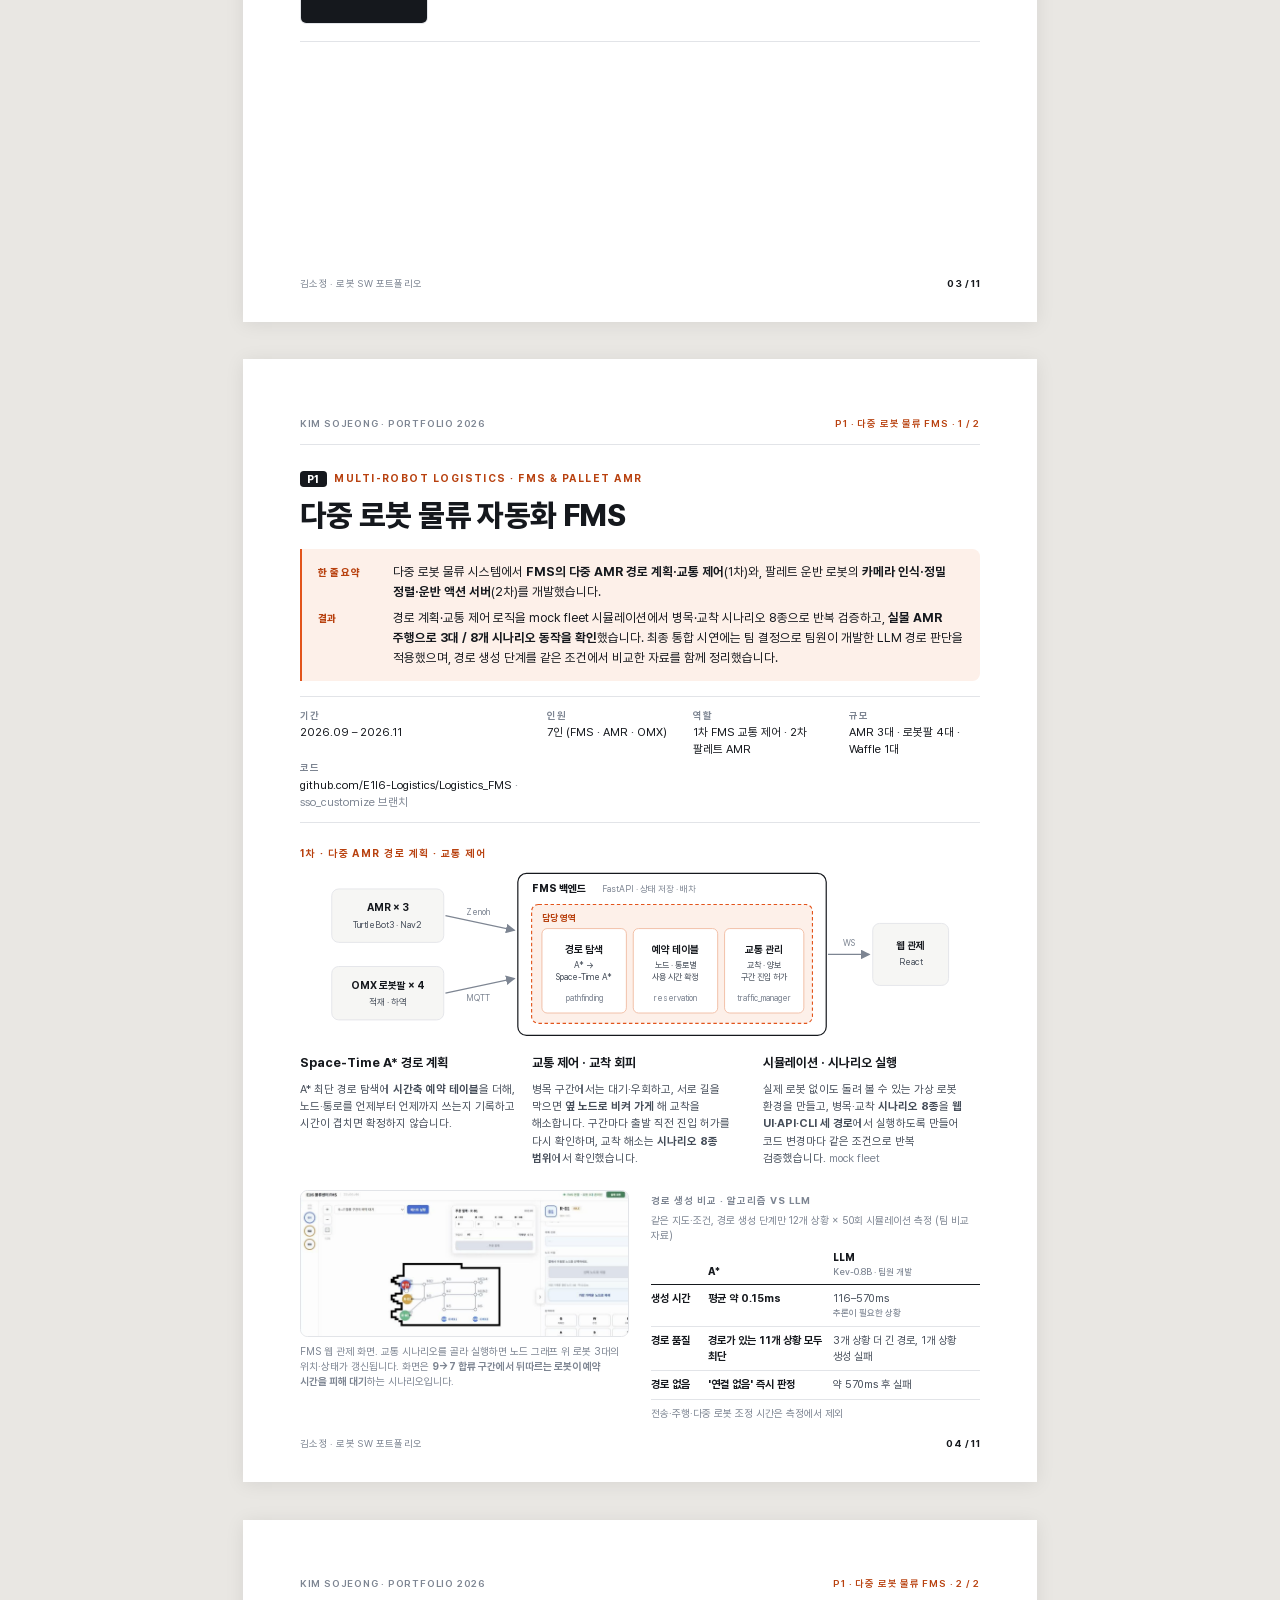
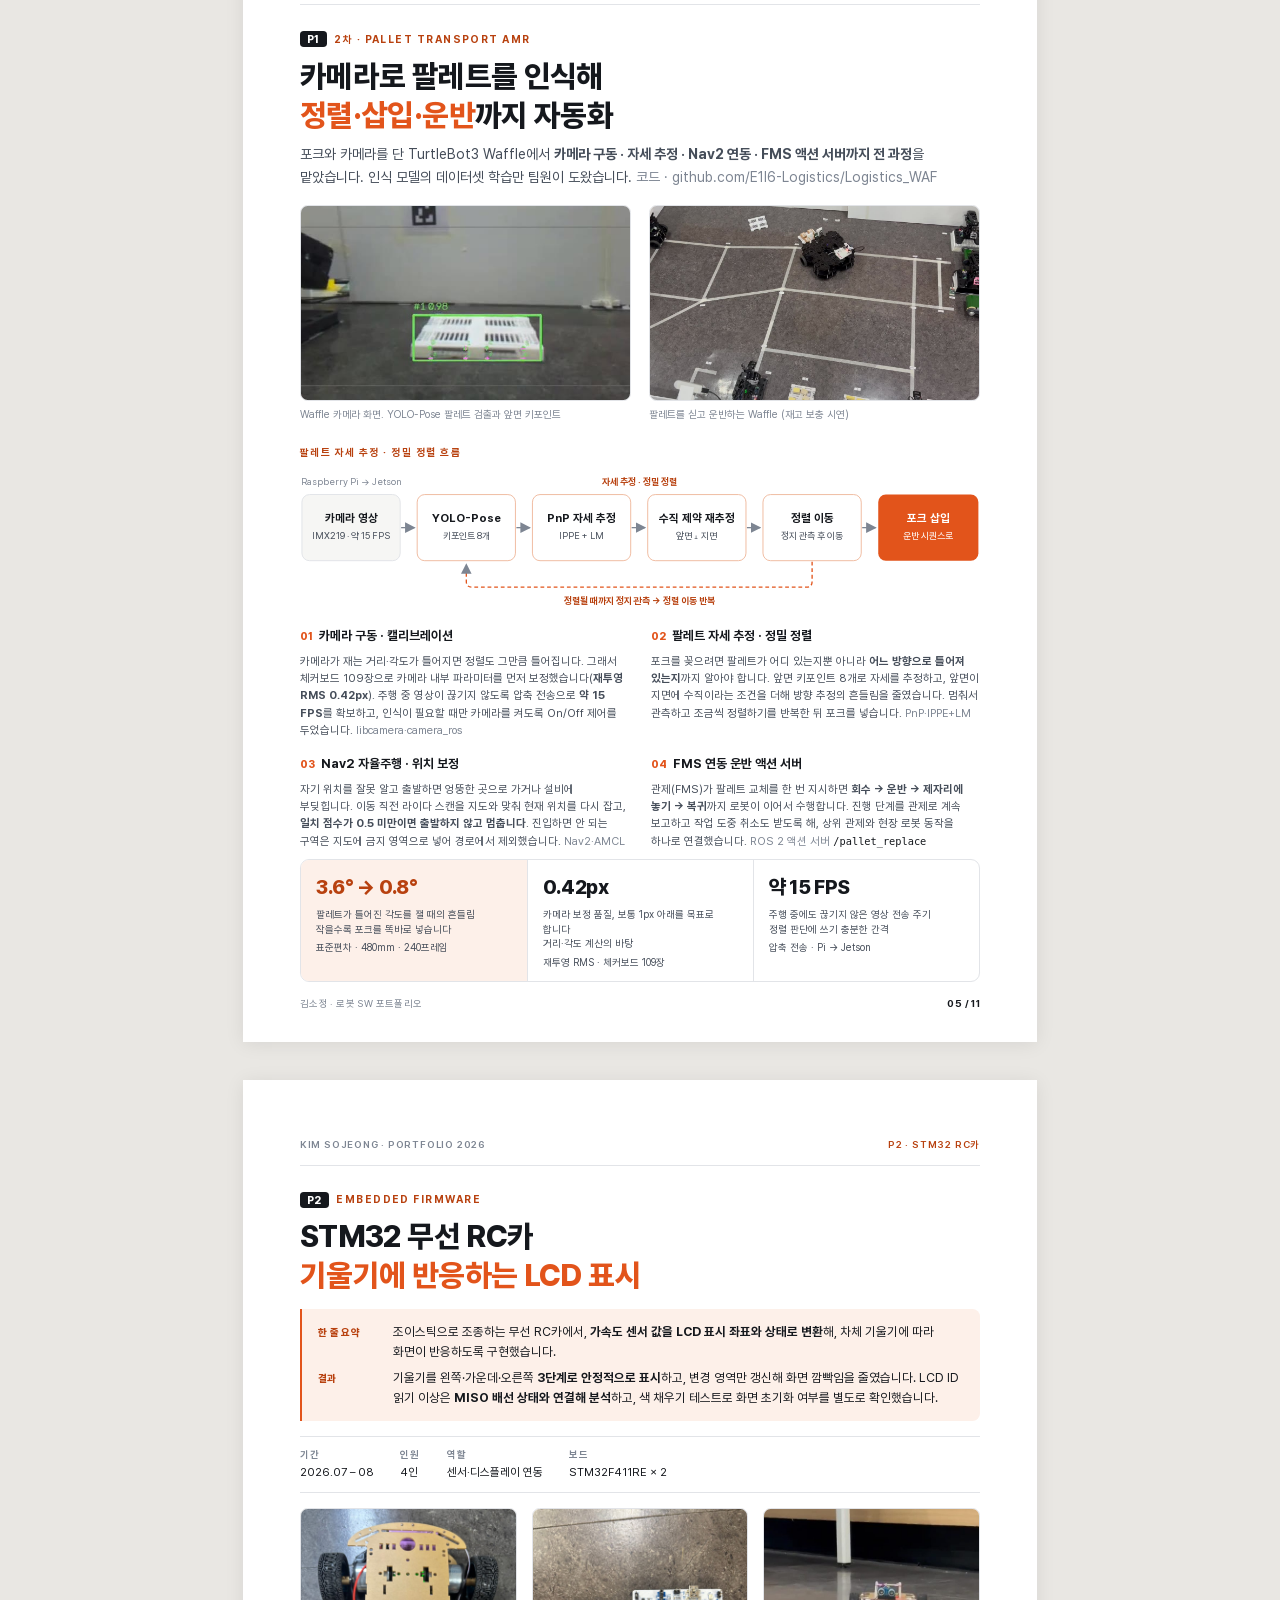
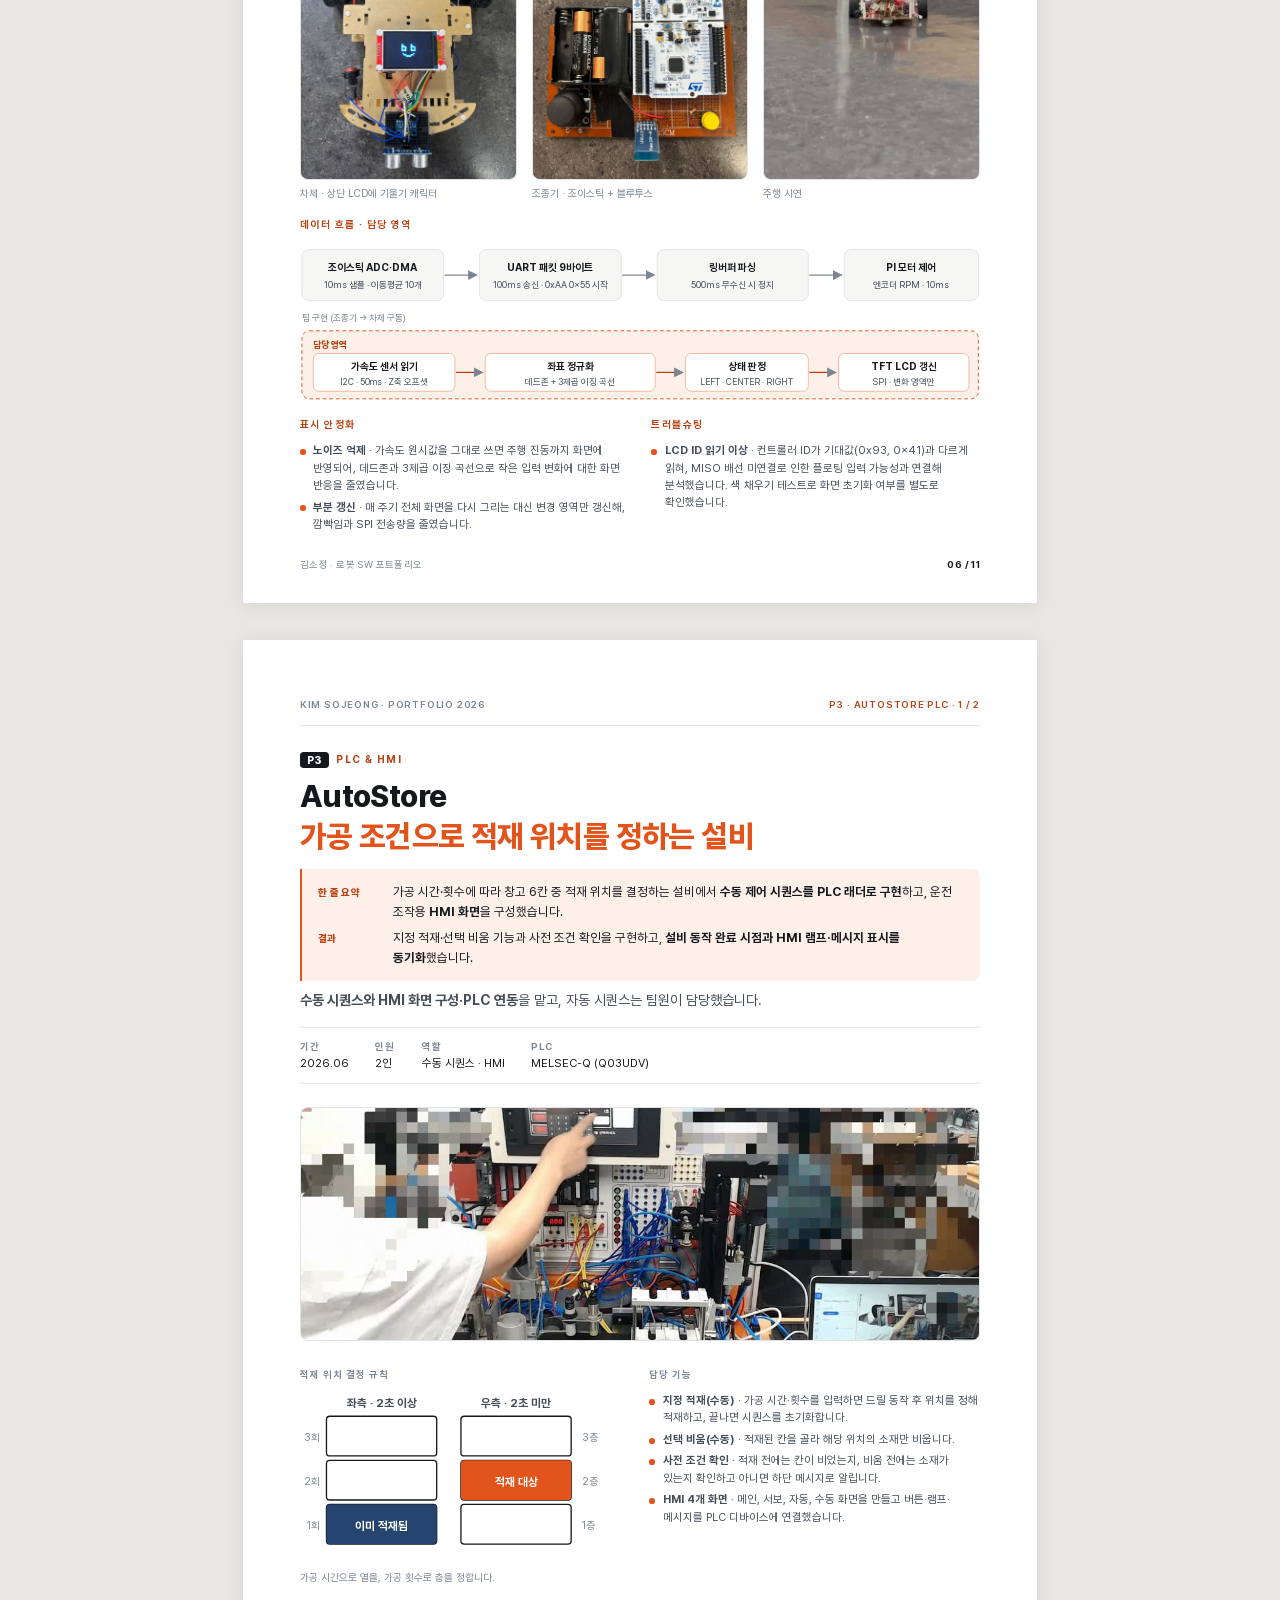
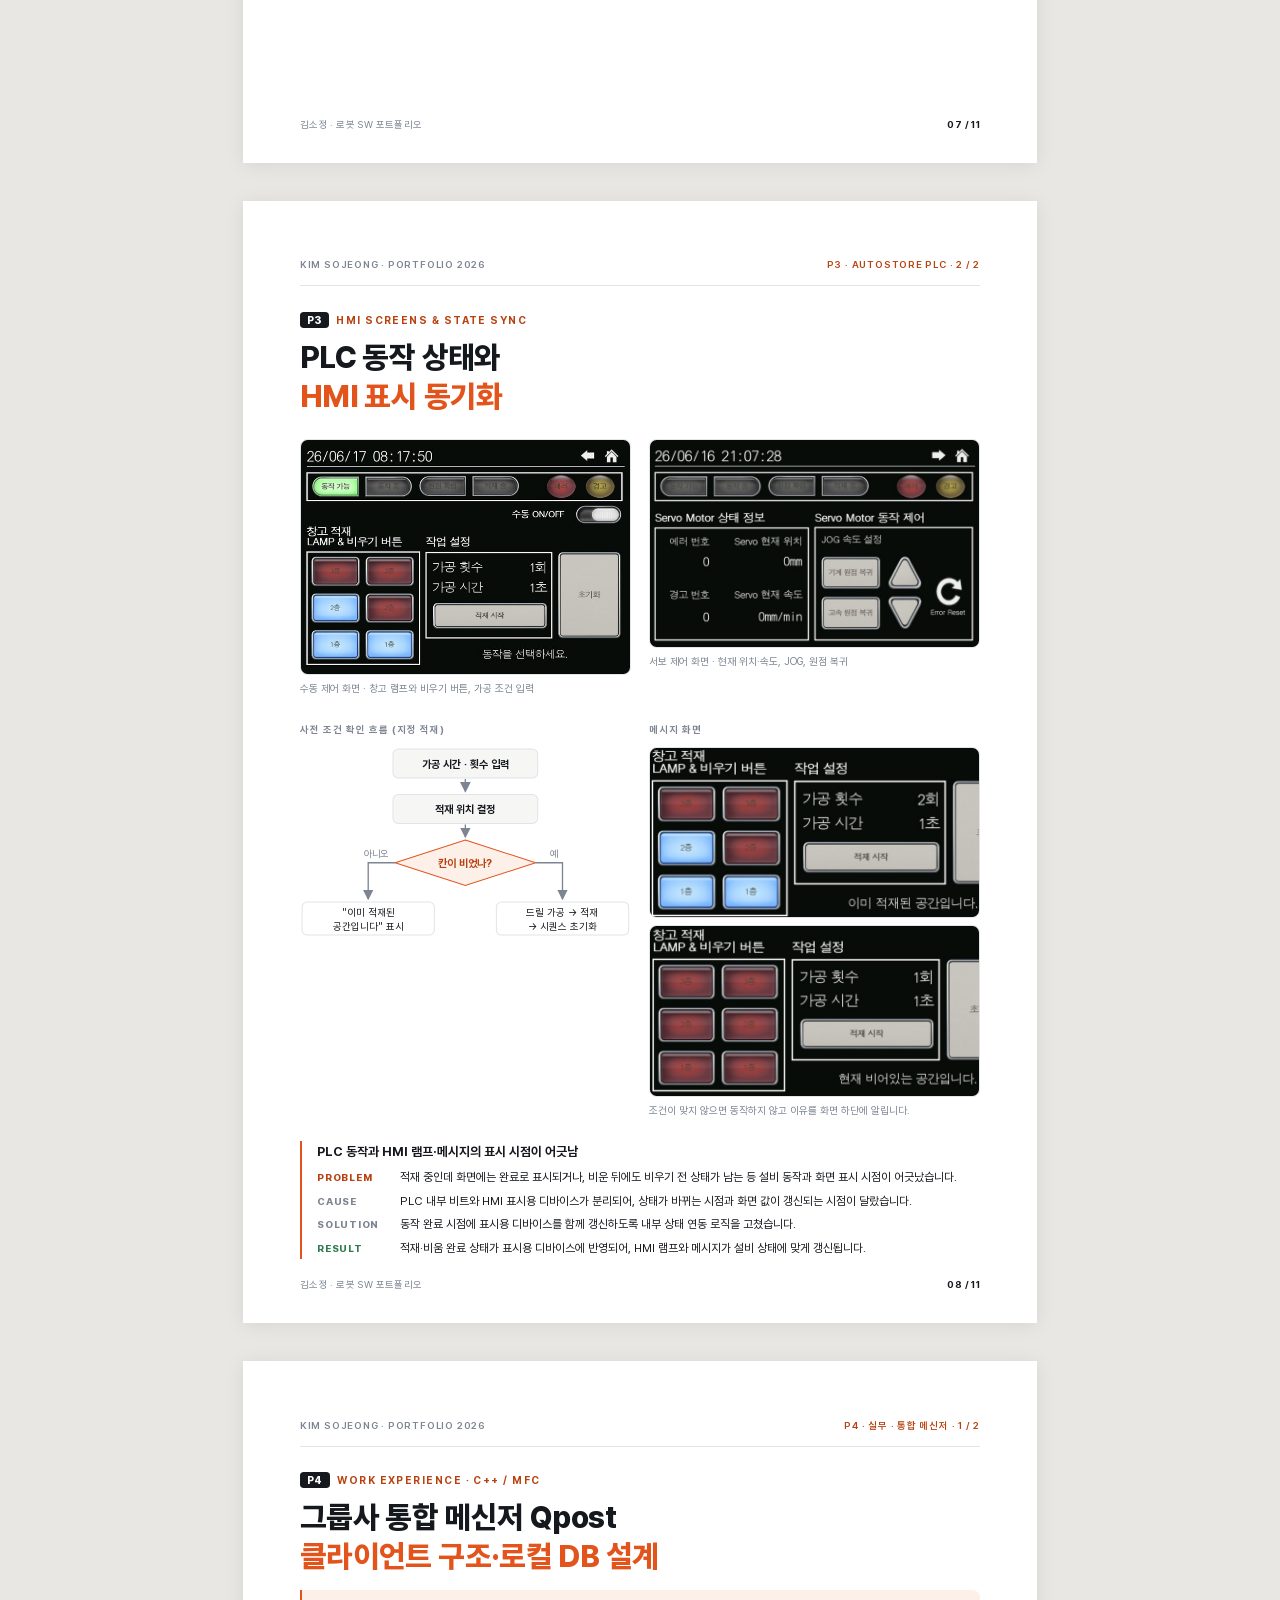
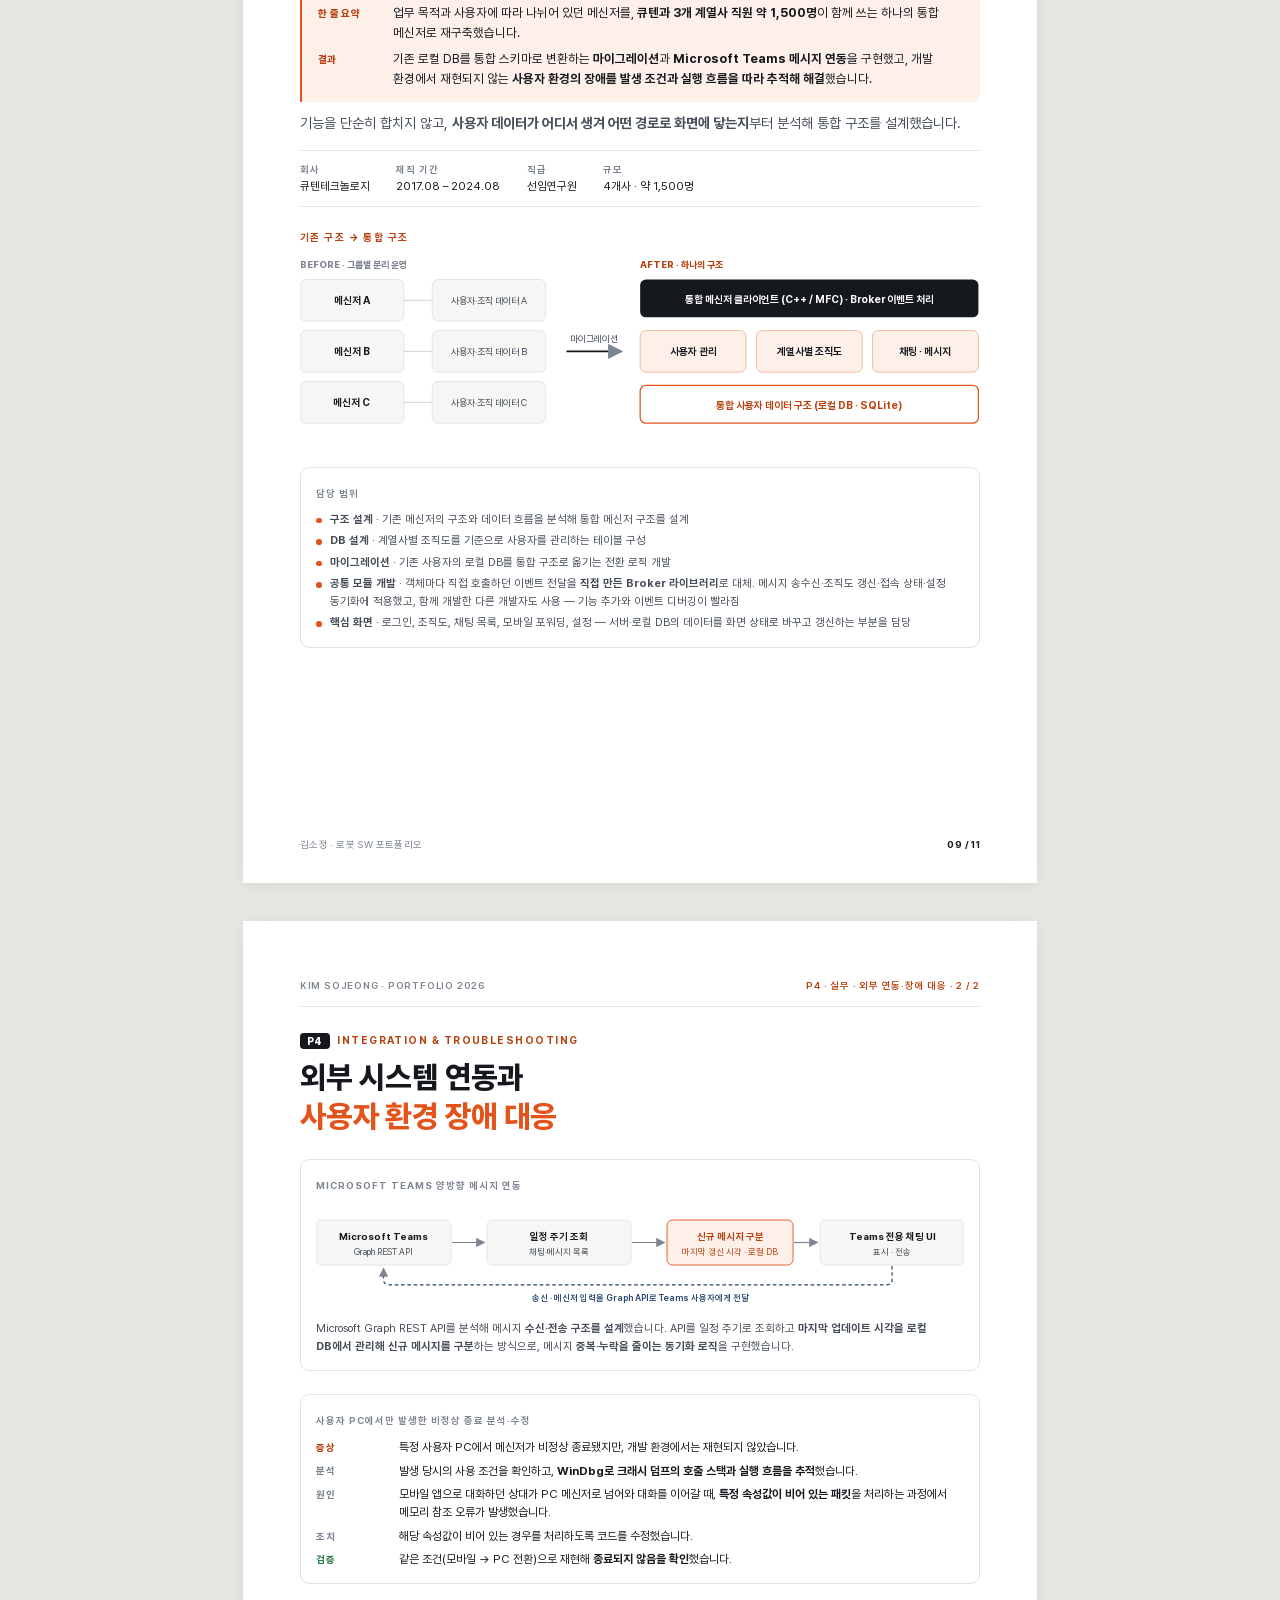
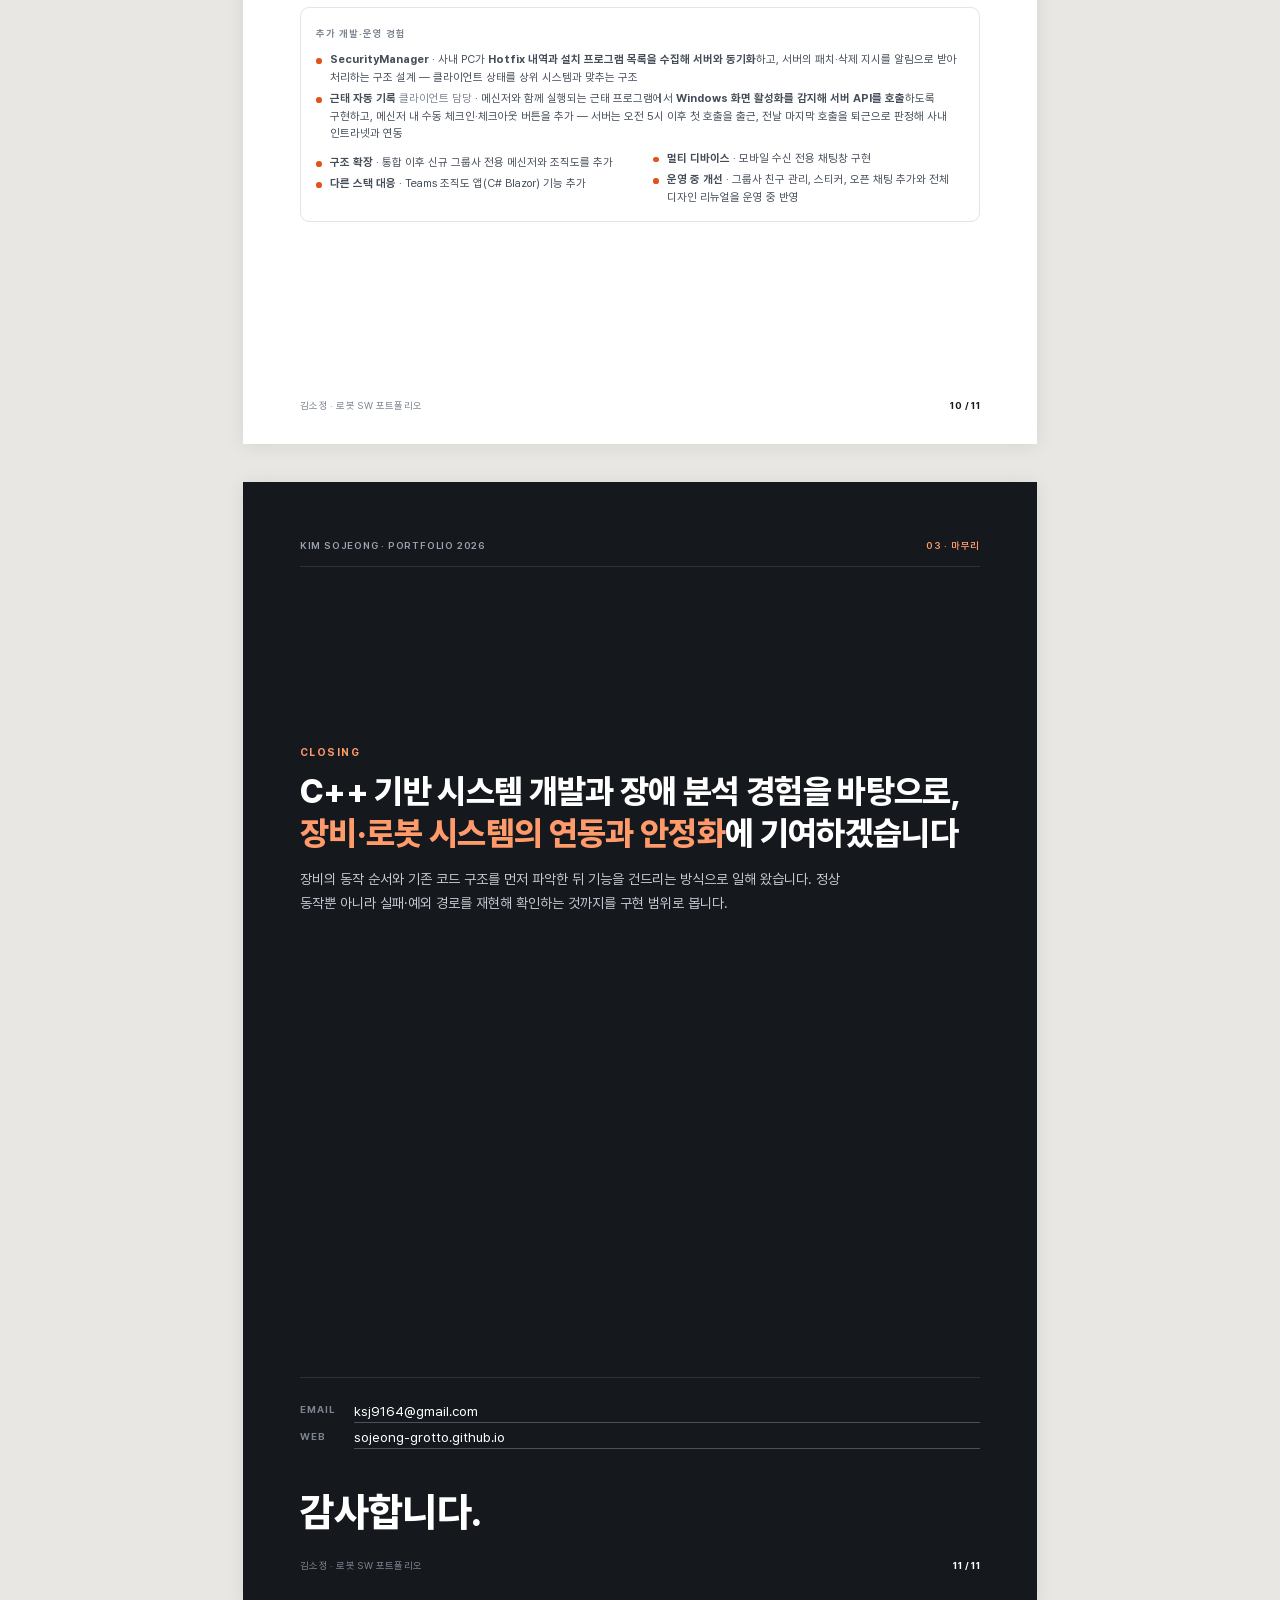
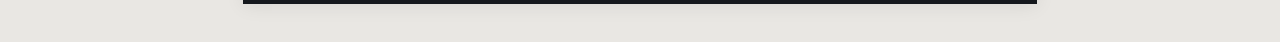
==== commit 0015773d: "P3 PROBLEM을 실제 상황에 맞게 수정" ====
--- a/print.html
+++ b/print.html
@@ -514,7 +514,7 @@
   <div class="case mt3">
     <h4>PLC 동작과 HMI 램프·메시지의 표시 시점이 어긋남</h4>
     <dl class="psr">
-      <dt class="p">PROBLEM</dt><dd>설비는 적재를 끝냈는데 HMI 램프가 늦게 켜지거나 이전 메시지가 남았습니다.</dd>
+      <dt class="p">PROBLEM</dt><dd>적재 중인데 화면에는 완료로 표시되거나, 비운 뒤에도 비우기 전 상태가 남는 등 설비 동작과 화면 표시 시점이 어긋났습니다.</dd>
       <dt>CAUSE</dt><dd>PLC 내부 비트와 HMI 표시용 디바이스가 분리되어, 상태가 바뀌는 시점과 화면 값이 갱신되는 시점이 달랐습니다.</dd>
       <dt>SOLUTION</dt><dd>동작 완료 시점에 표시용 디바이스를 함께 갱신하도록 내부 상태 연동 로직을 고쳤습니다.</dd>
       <dt class="r">RESULT</dt><dd>적재·비움 완료 상태가 표시용 디바이스에 반영되어, HMI 램프와 메시지가 설비 상태에 맞게 갱신됩니다.</dd>
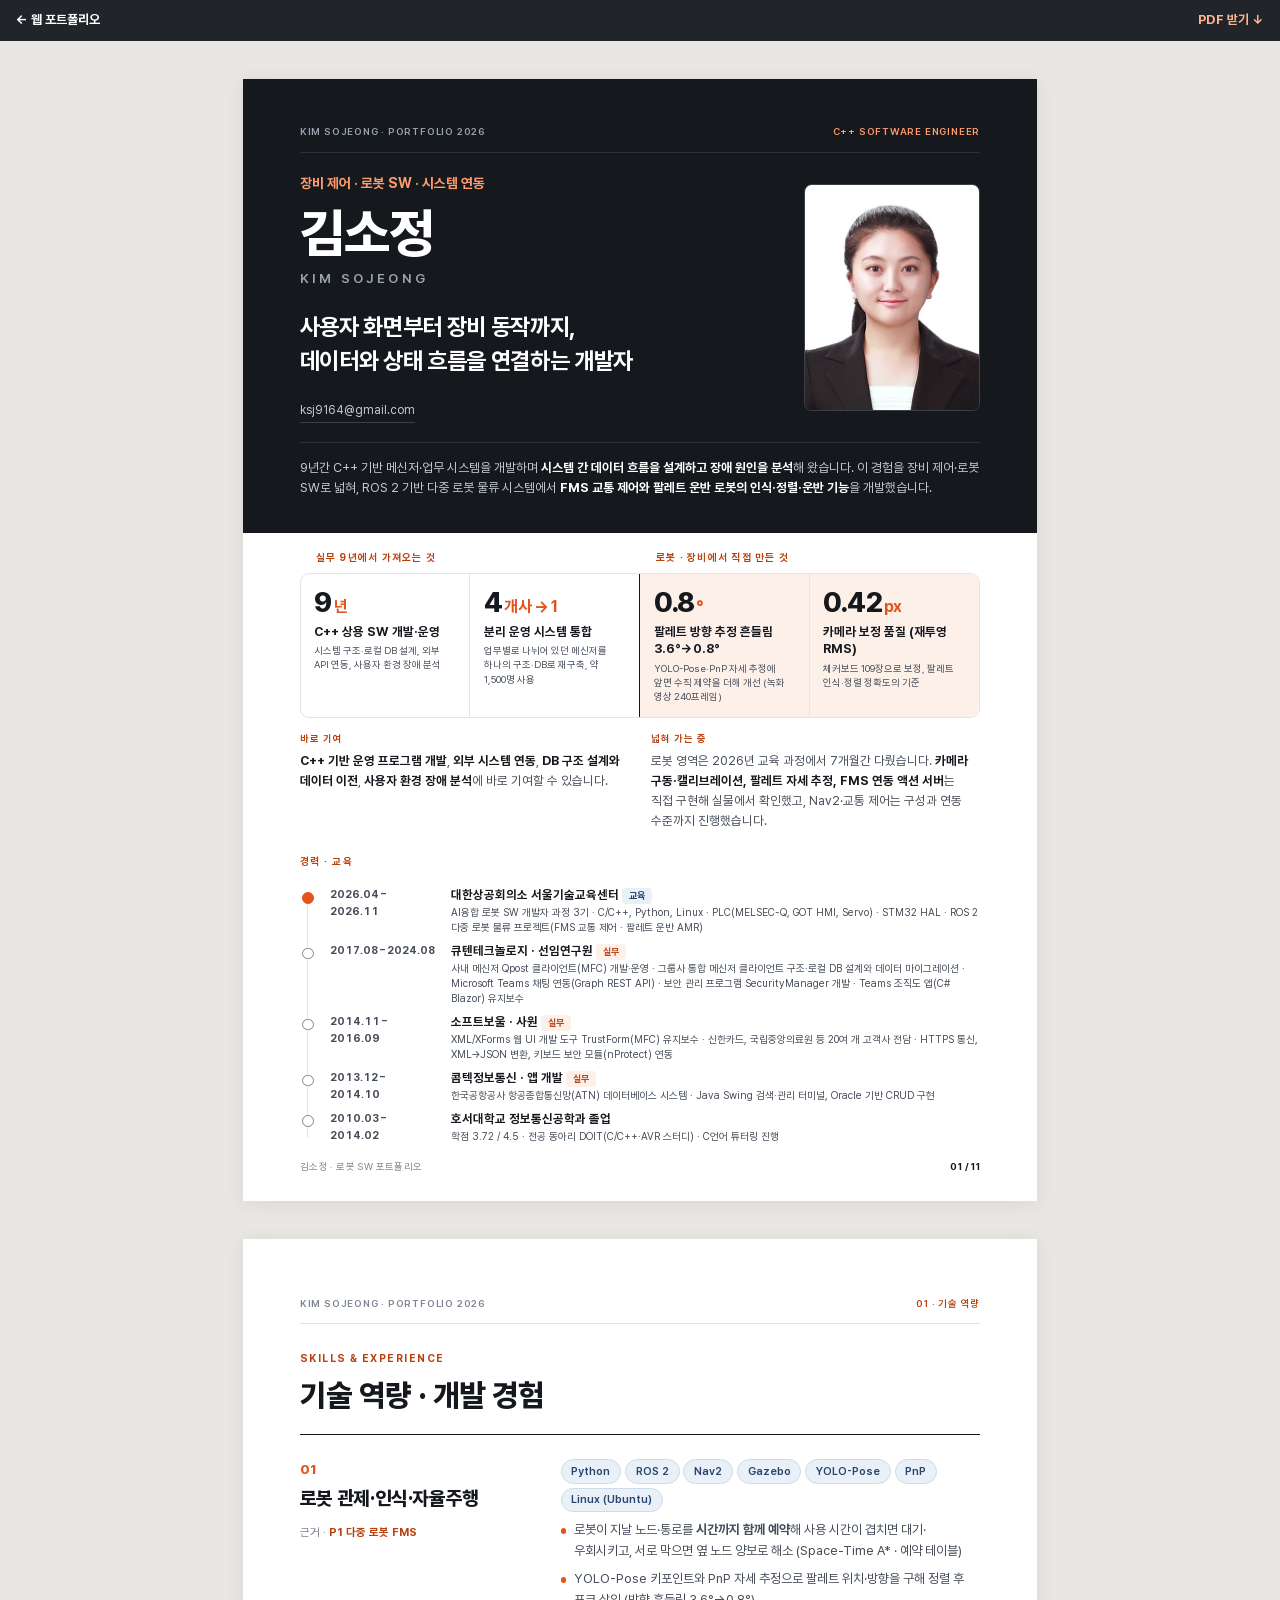
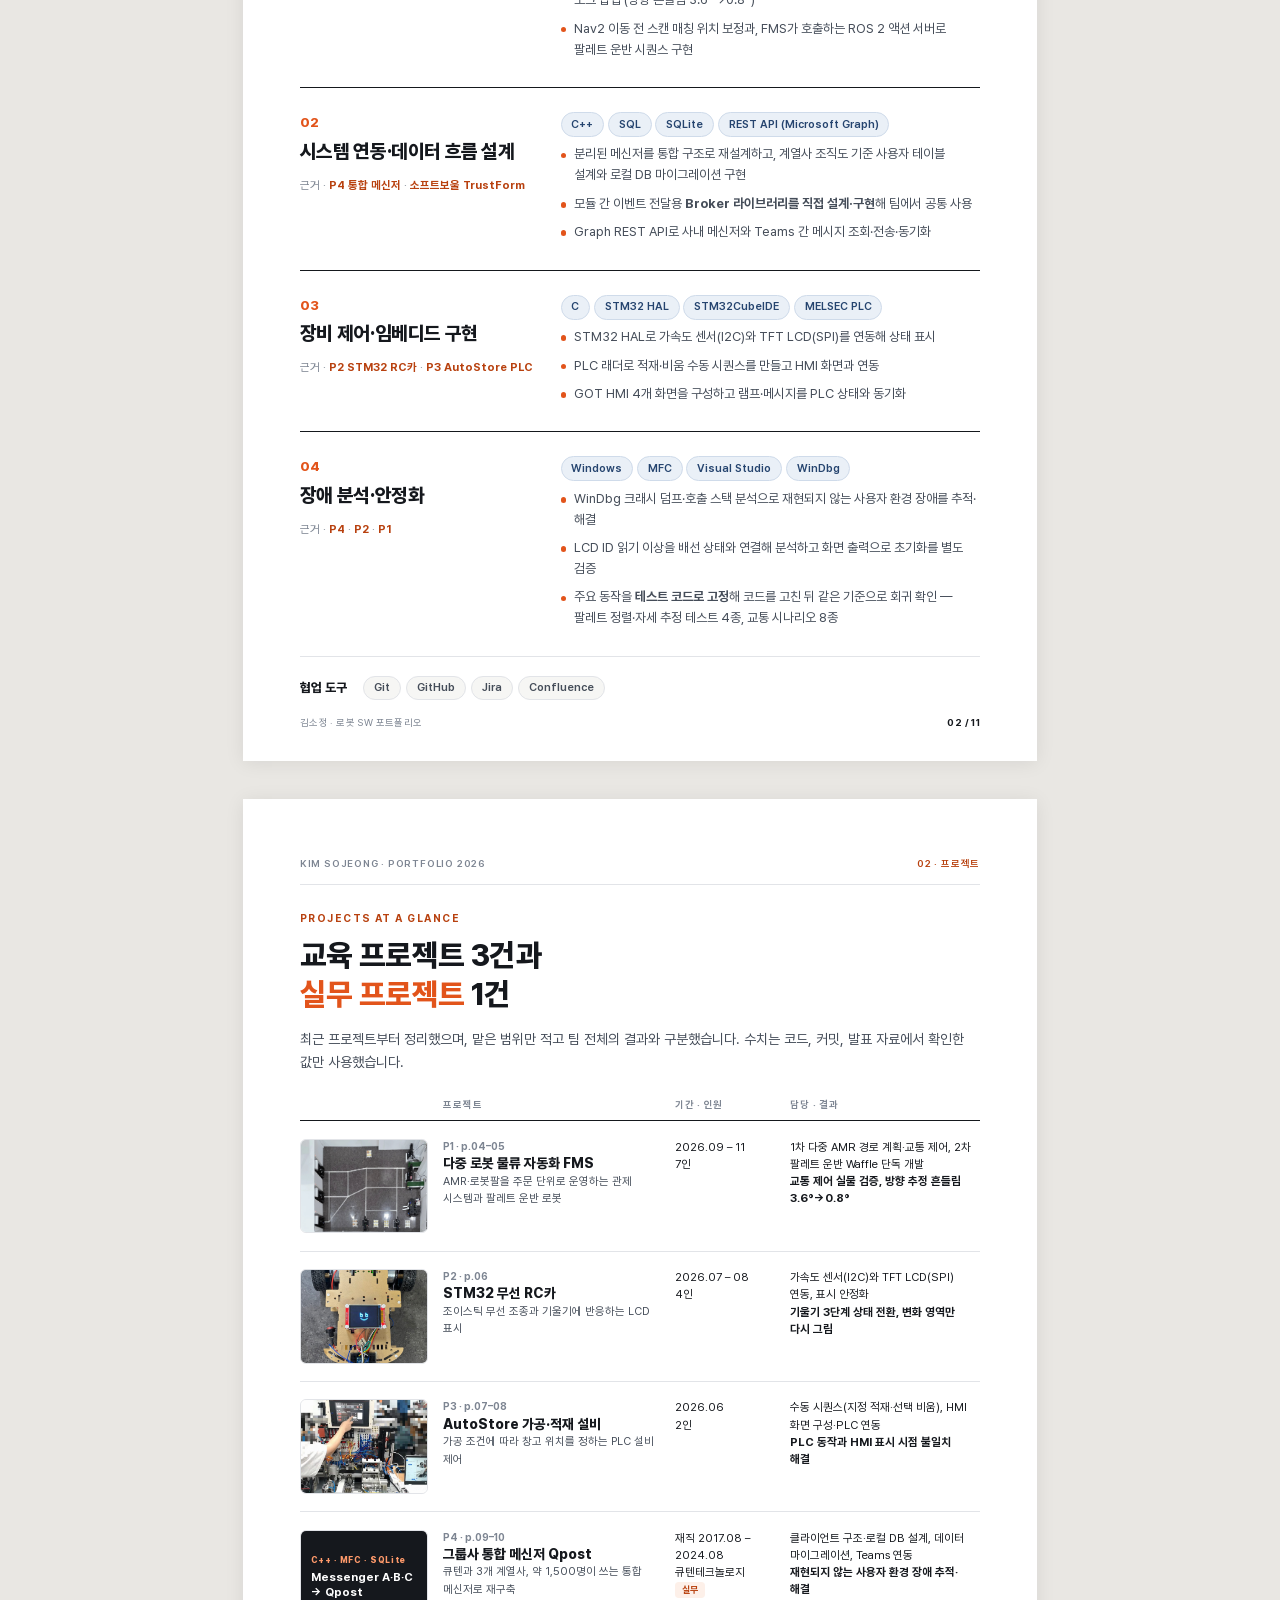
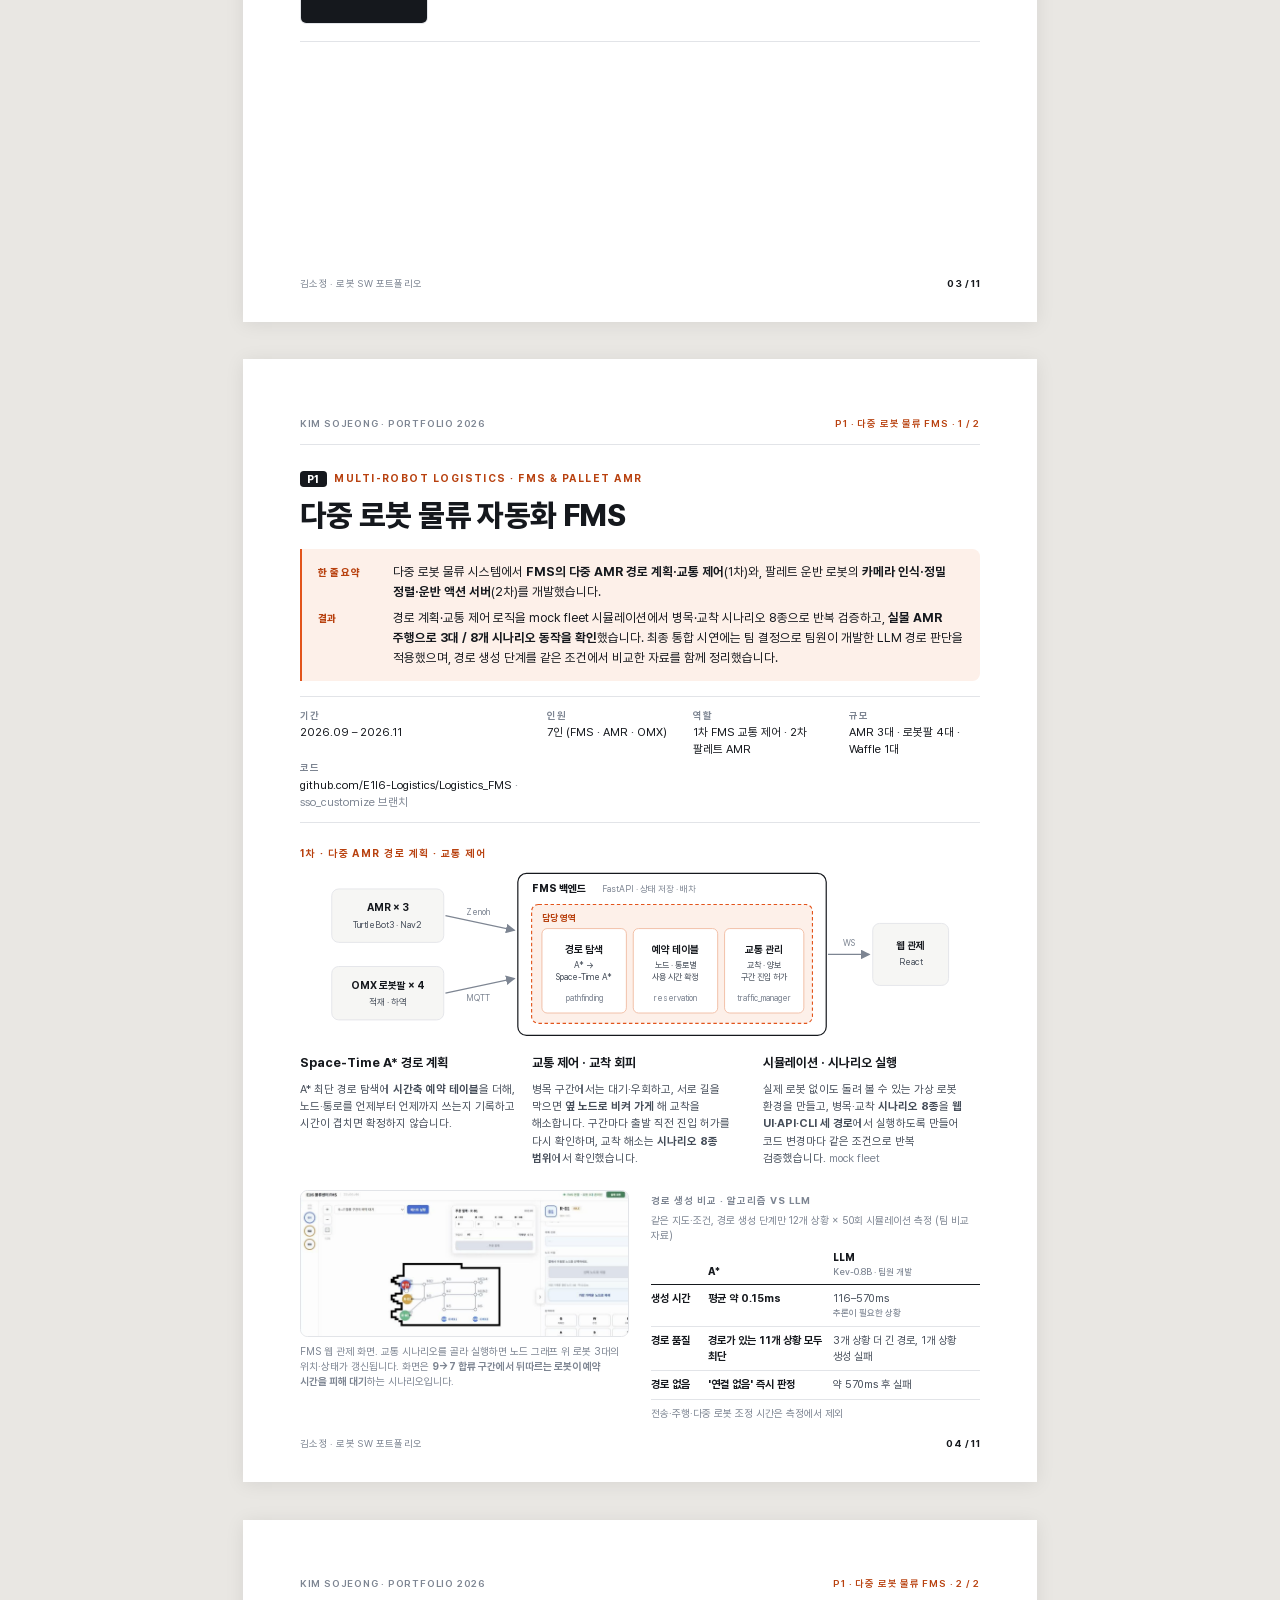
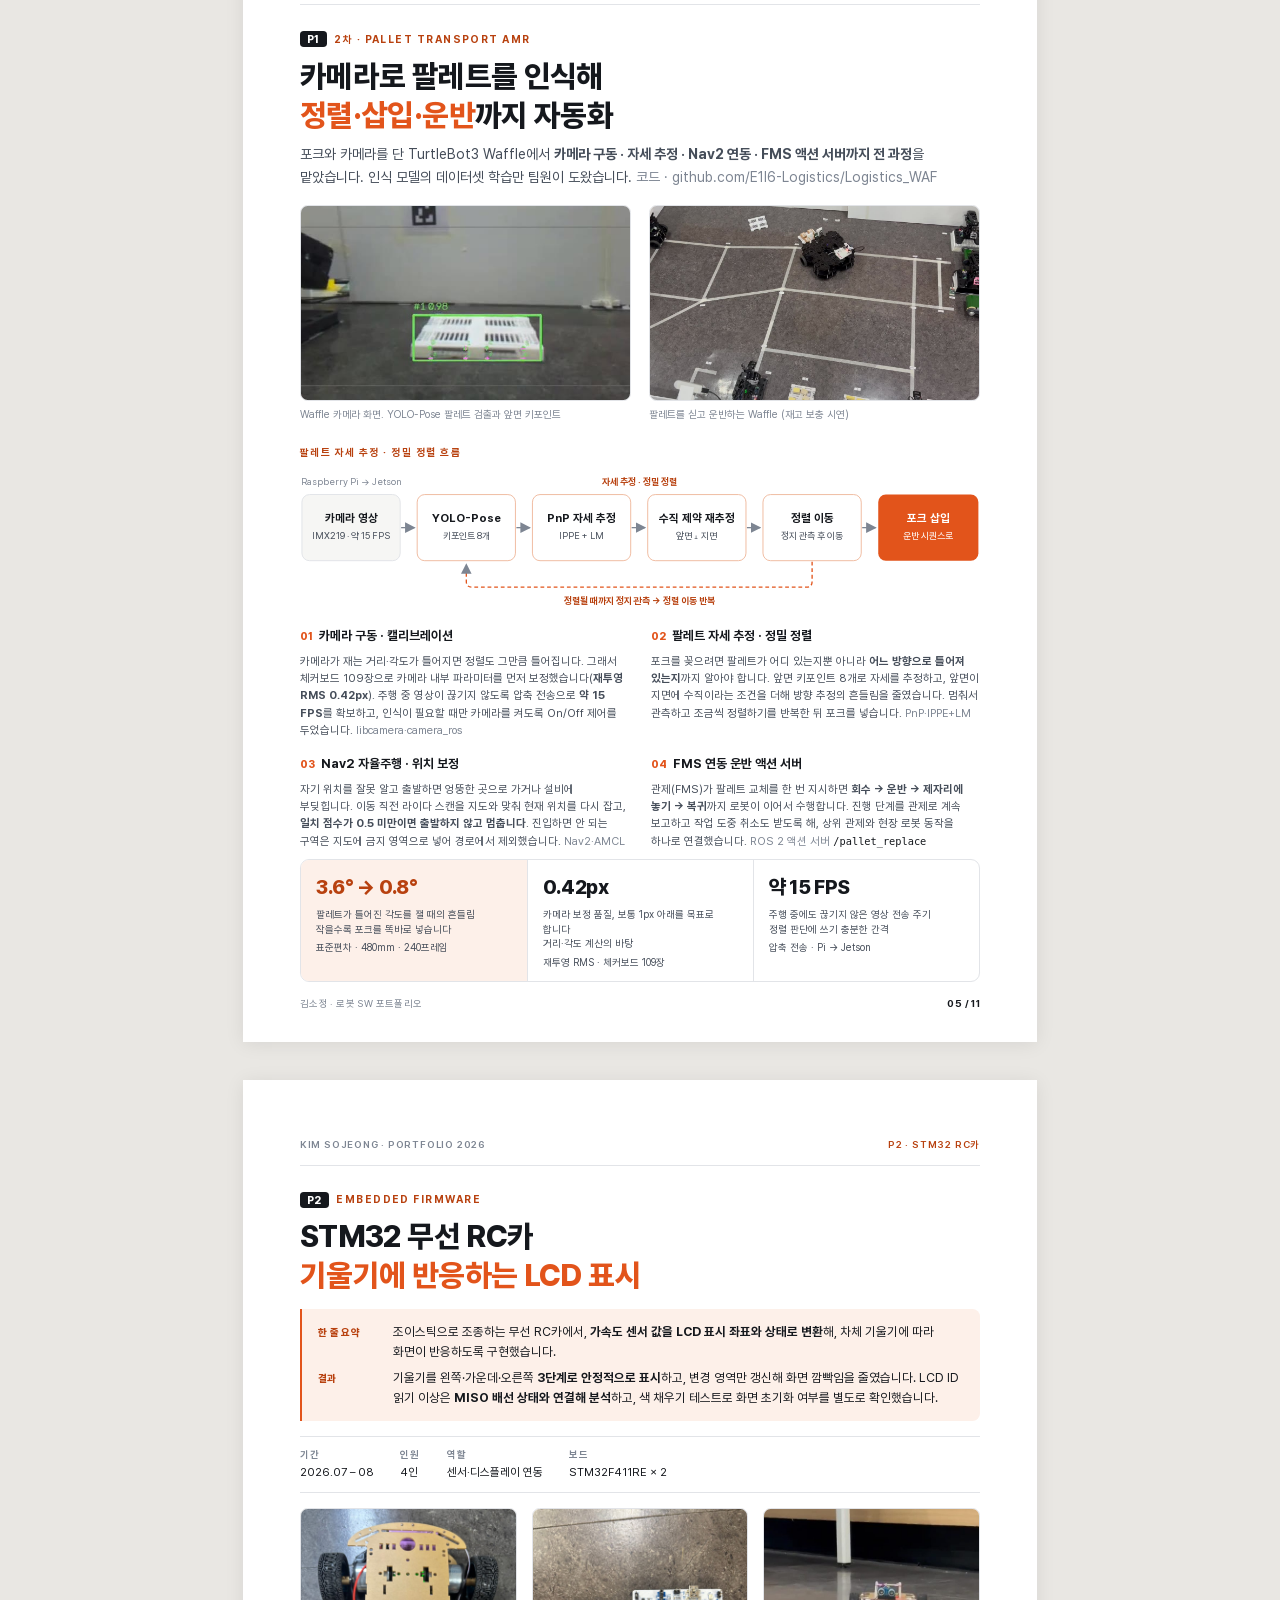
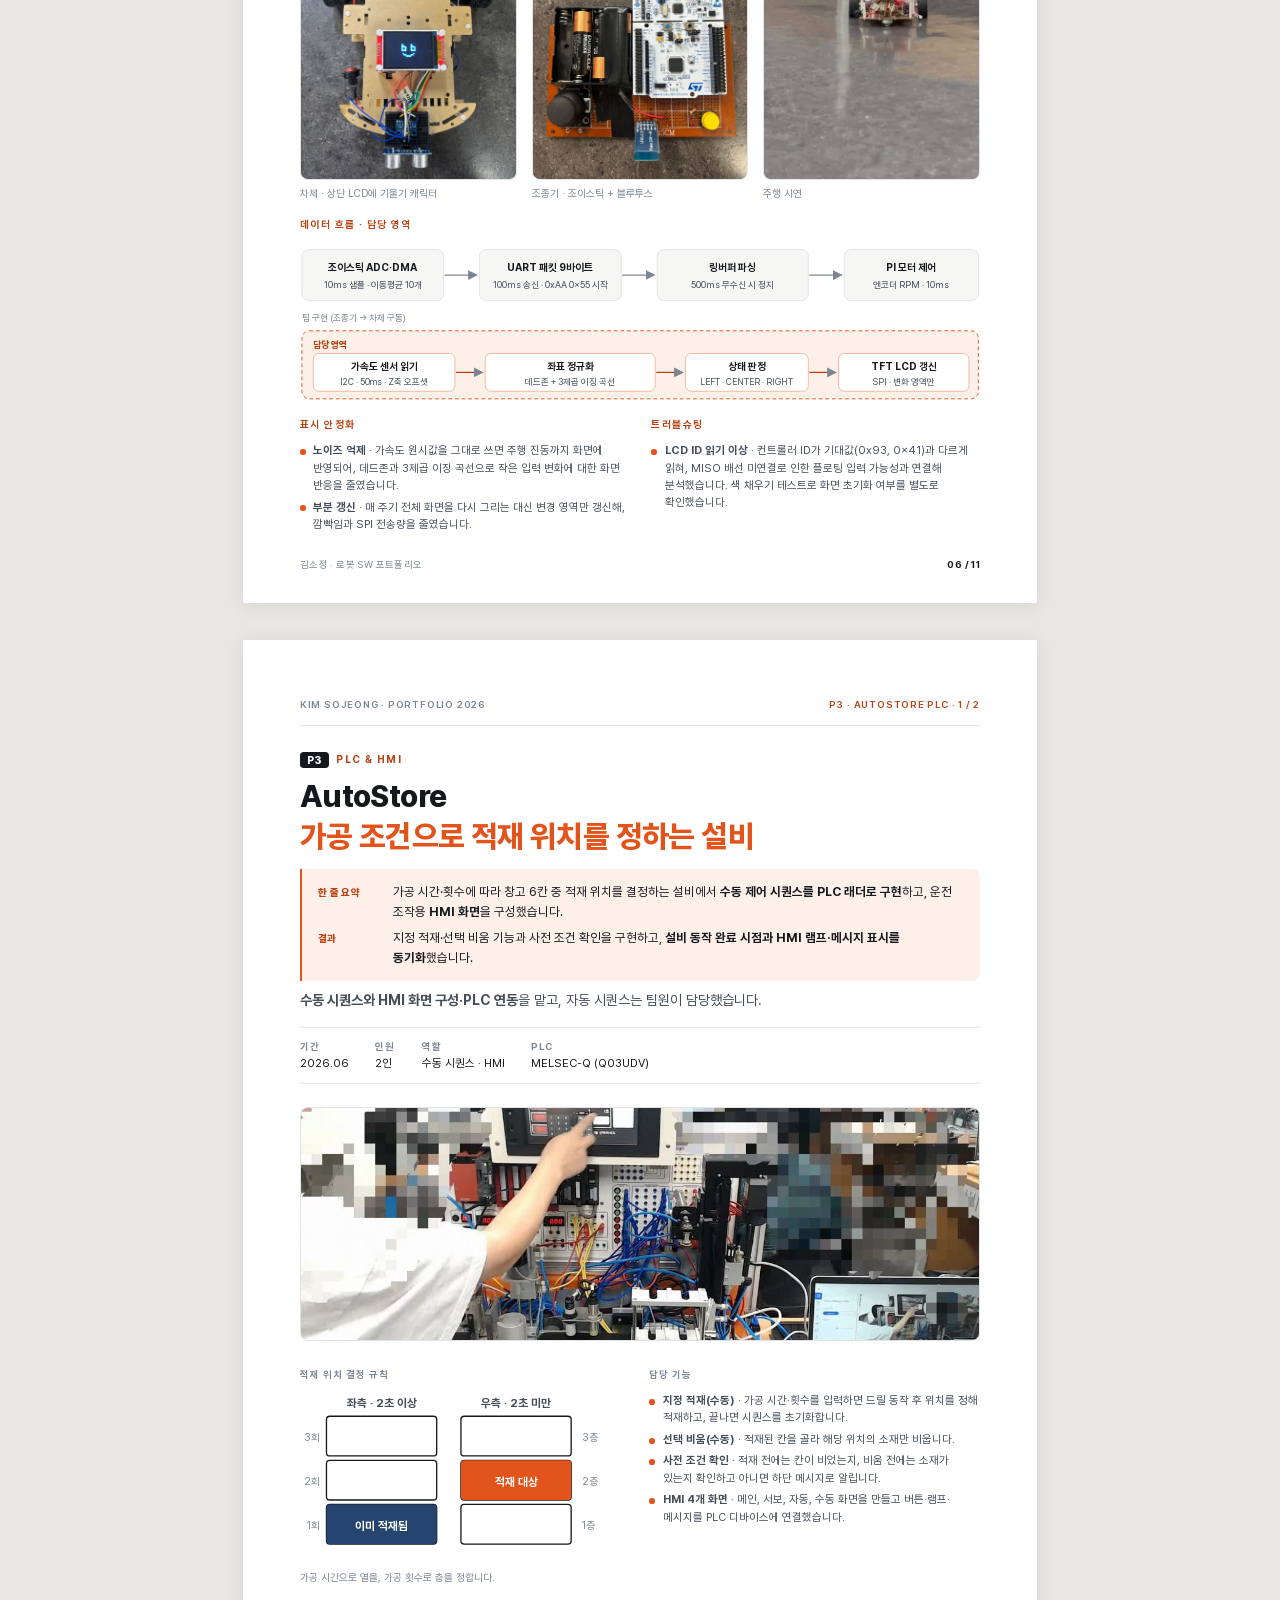
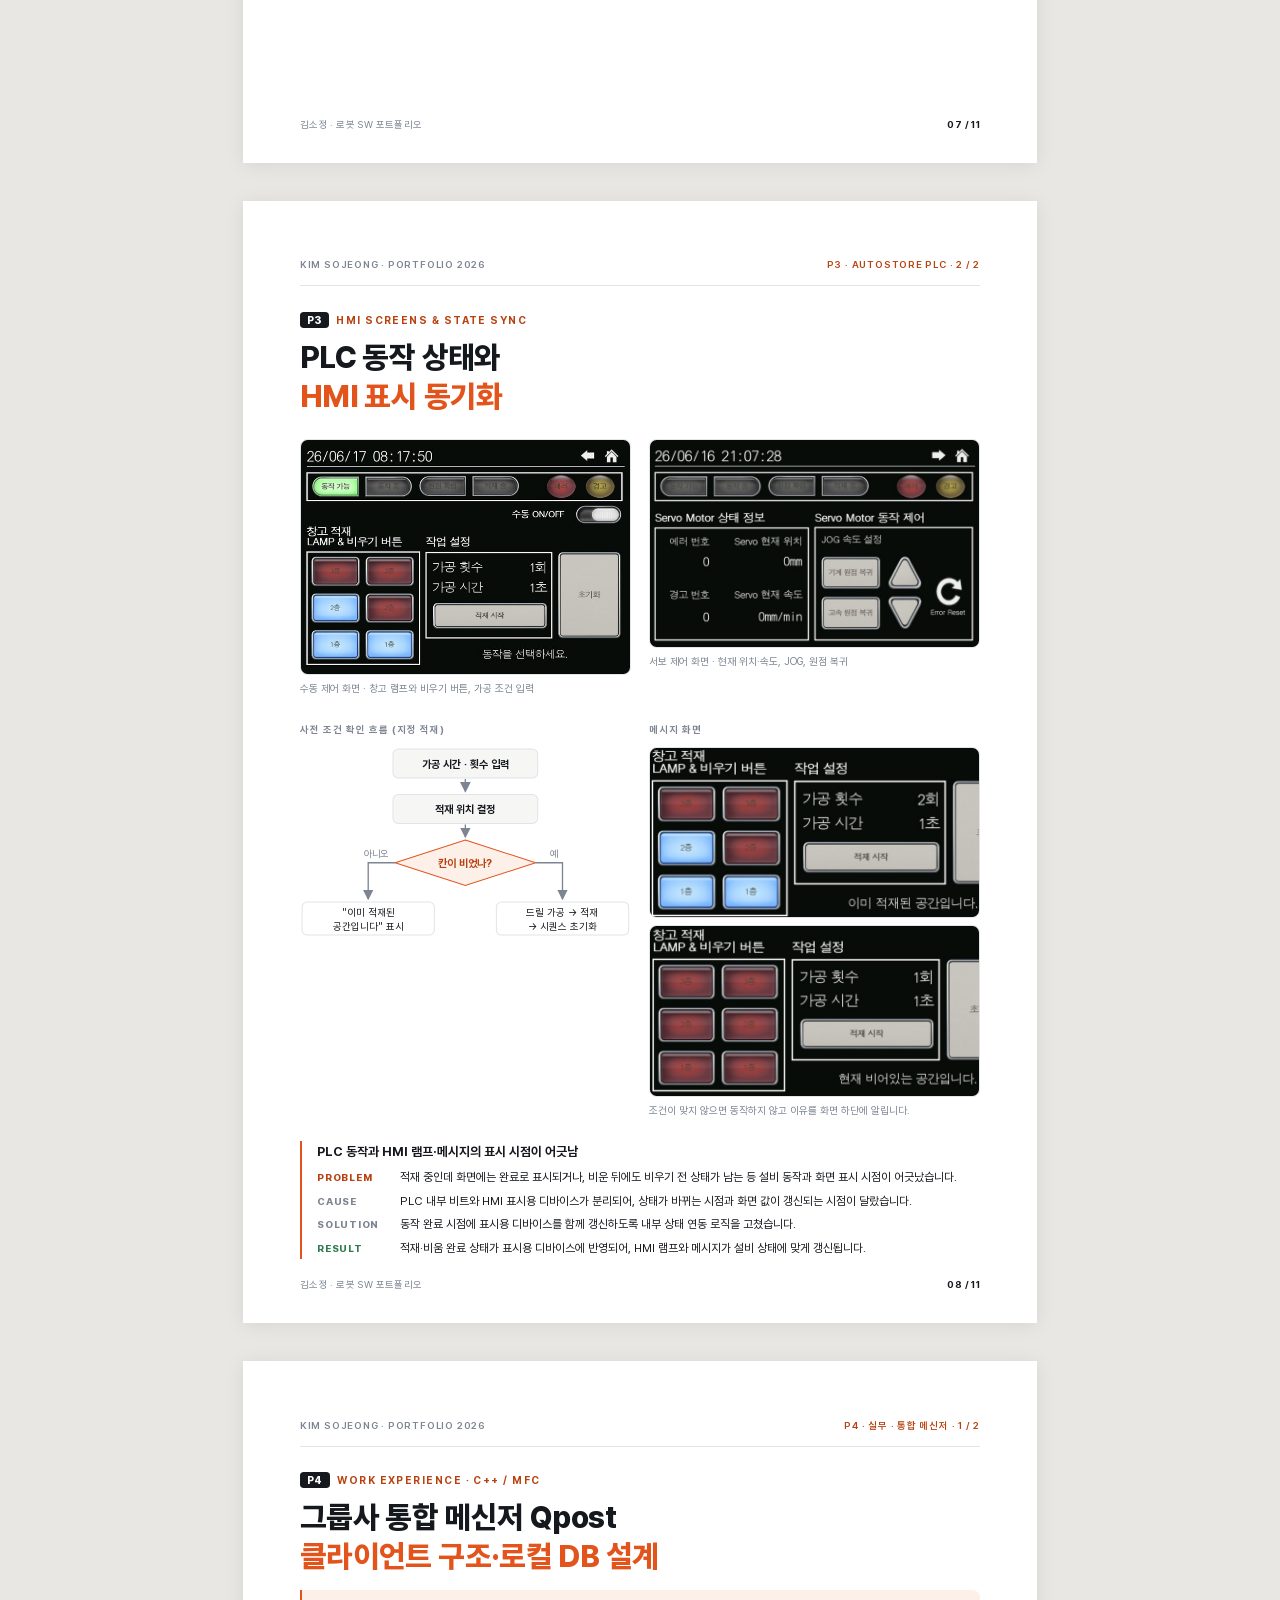
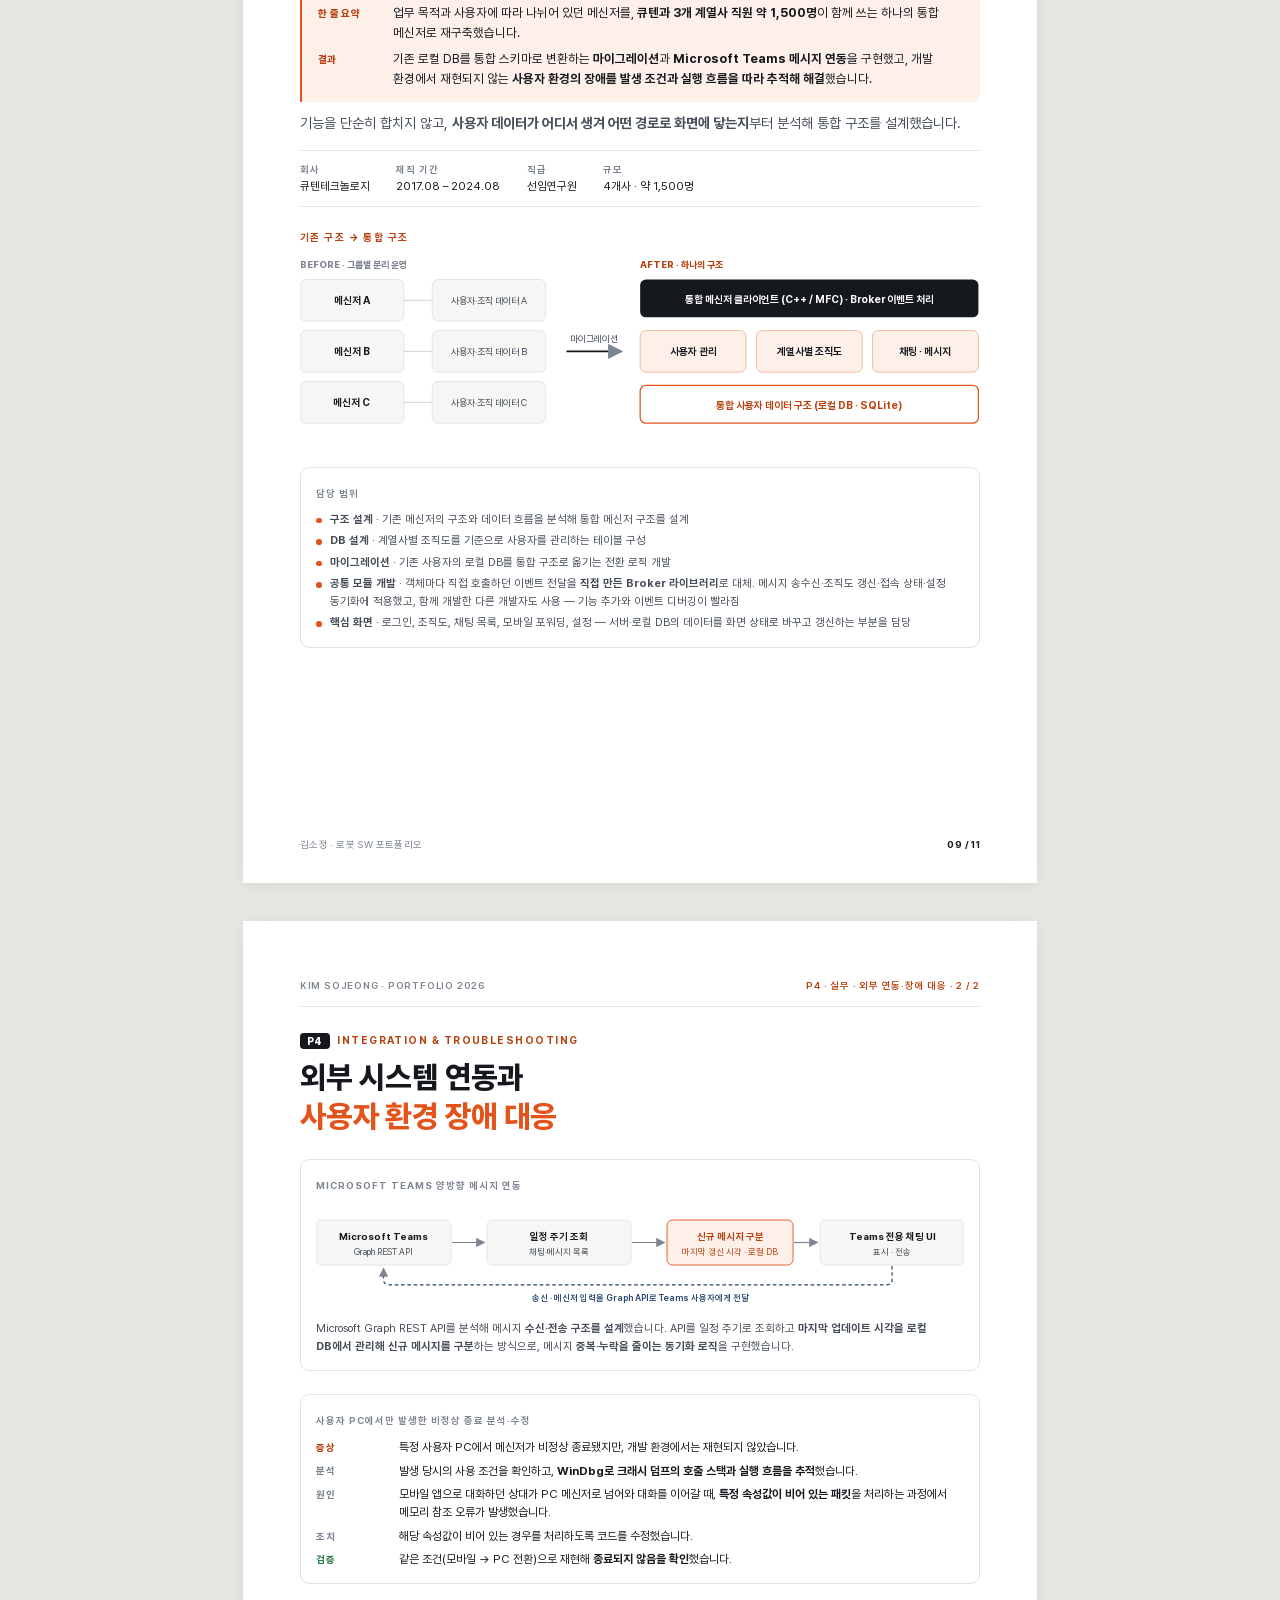
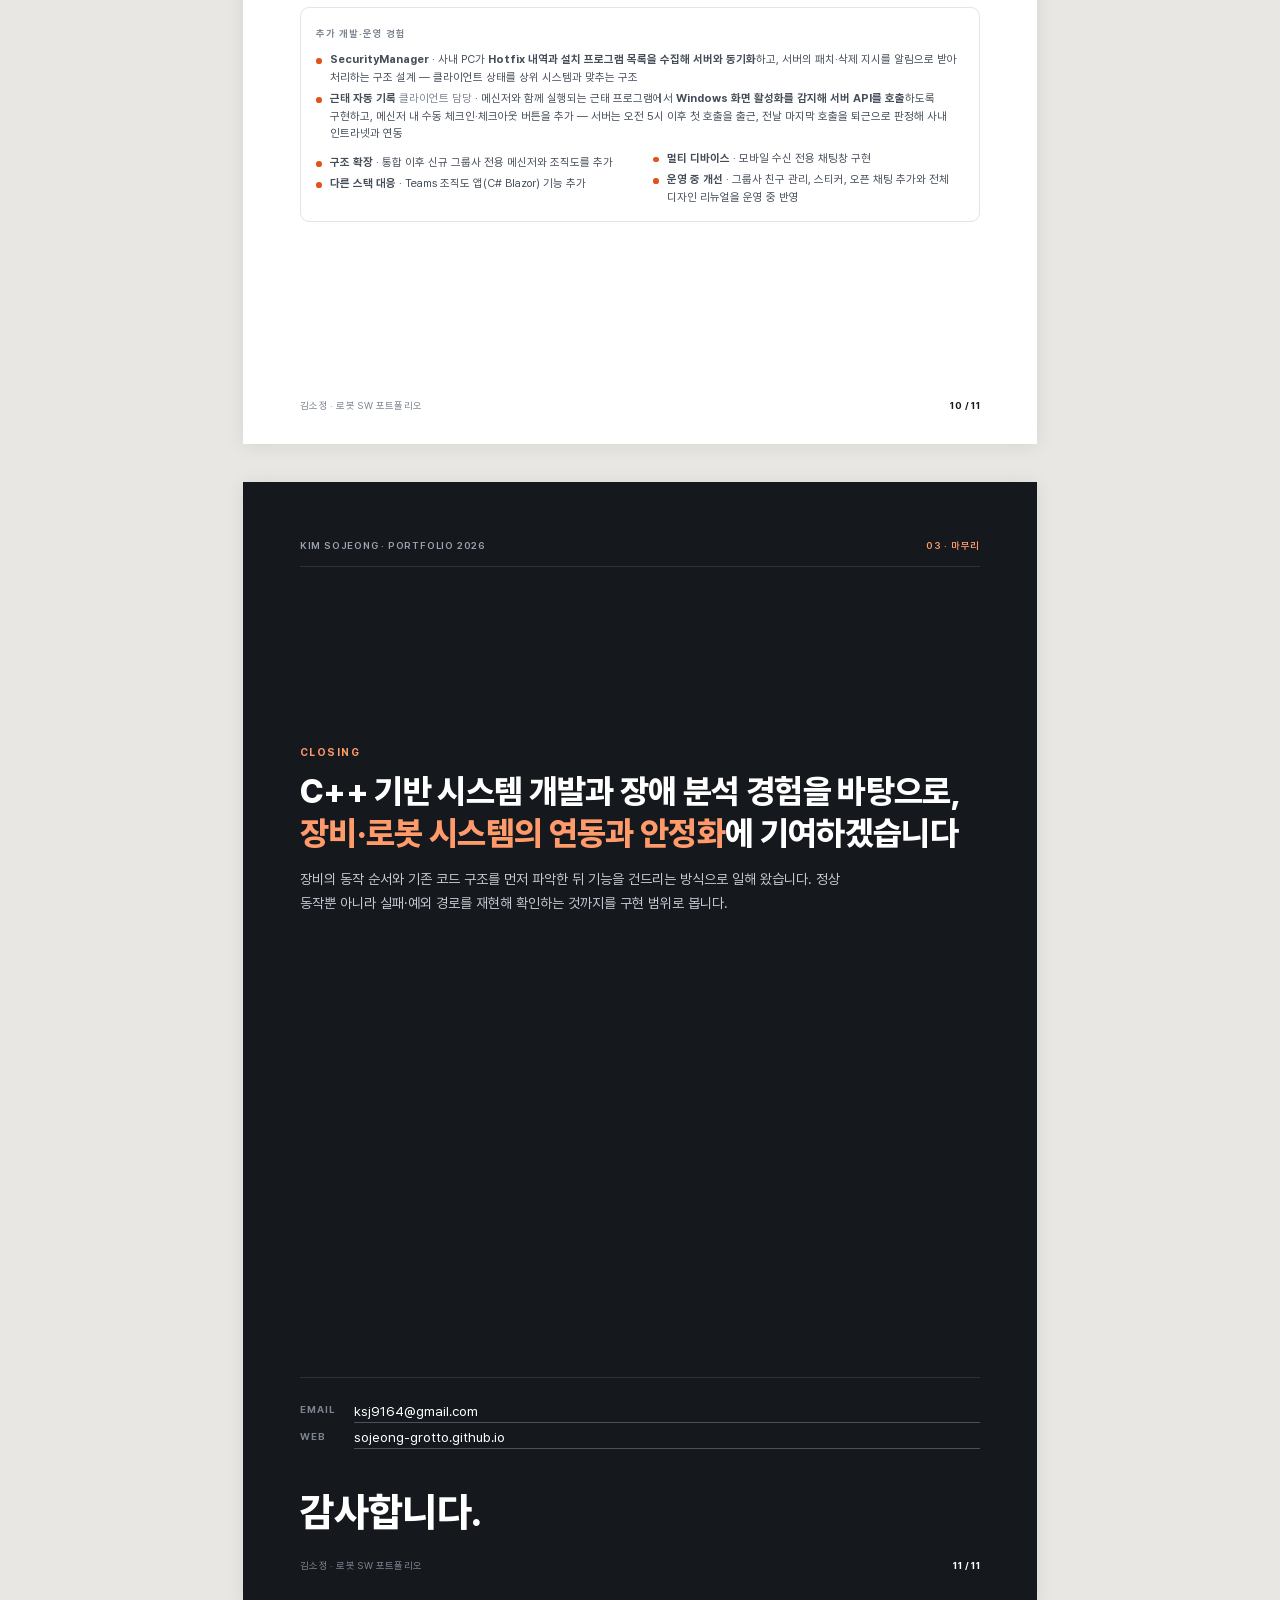
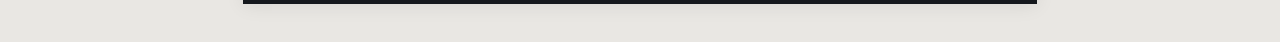
==== commit 2b30d110: "호서대 재학 기간을 2010.03으로 수정" ====
--- a/print.html
+++ b/print.html
@@ -85,7 +85,7 @@
           <p>한국공항공사 항공종합통신망(ATN) 데이터베이스 시스템 · Java Swing 검색·관리 터미널, Oracle 기반 CRUD 구현</p></div>
       </div>
       <div class="item" style="padding-bottom:0">
-        <div class="when">2010.02 – 2014.02</div>
+        <div class="when">2010.03 – 2014.02</div>
         <div class="what"><h4>호서대학교 정보통신공학과 졸업</h4>
           <p>학점 3.72 / 4.5 · 전공 동아리 DOIT(C/C++·AVR 스터디) · C언어 튜터링 진행</p></div>
       </div>
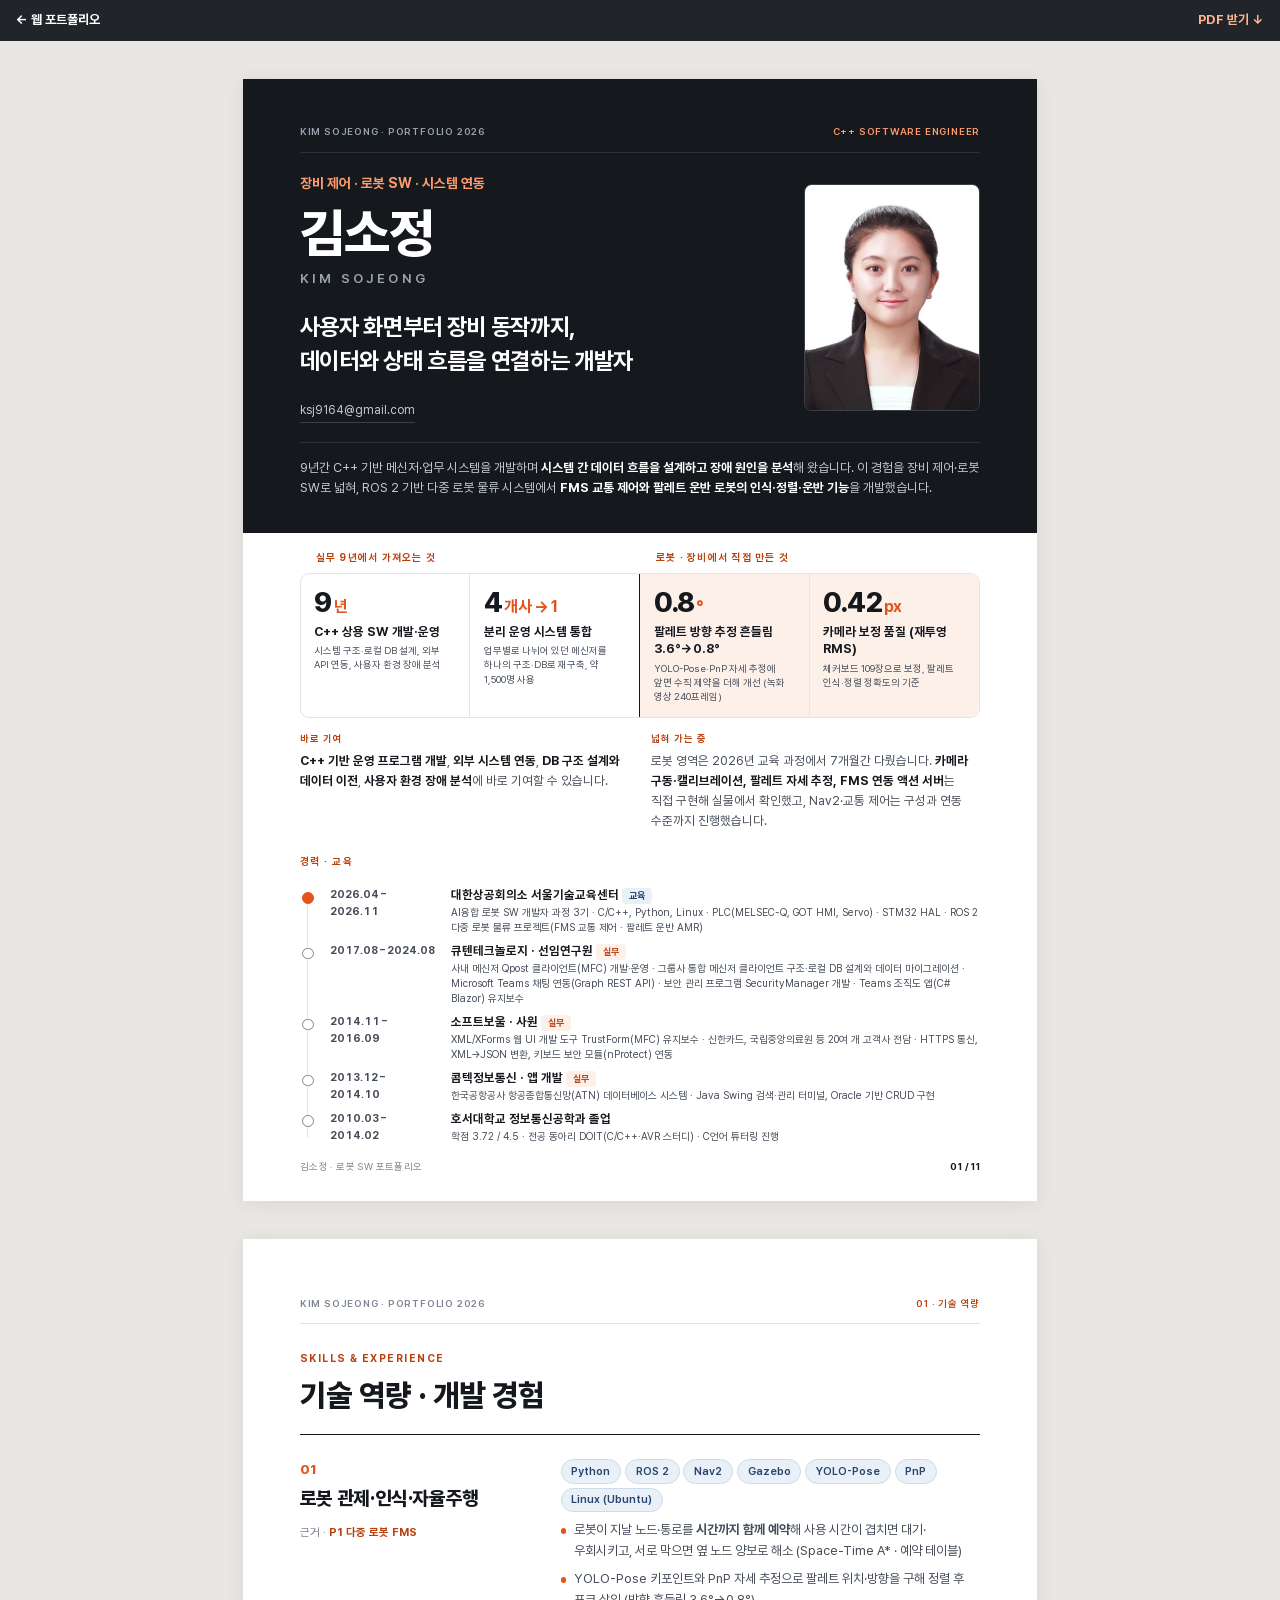
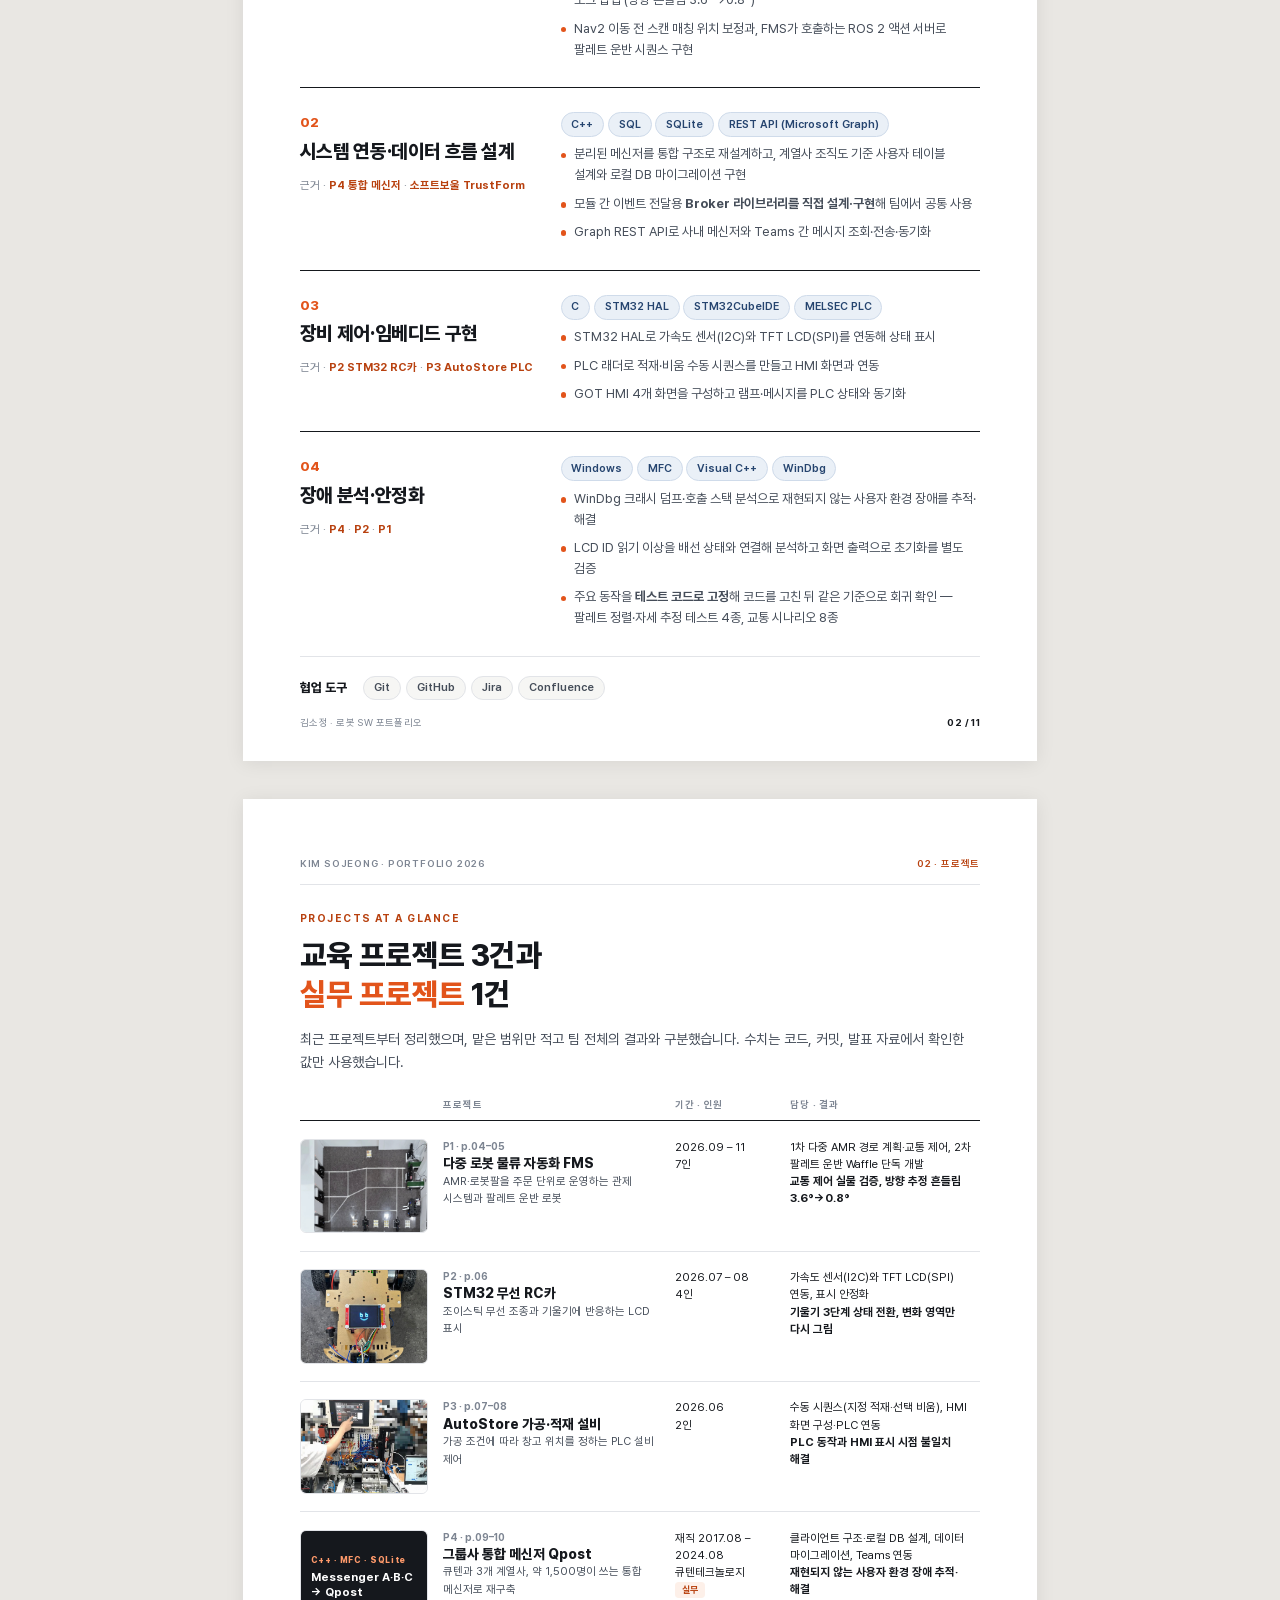
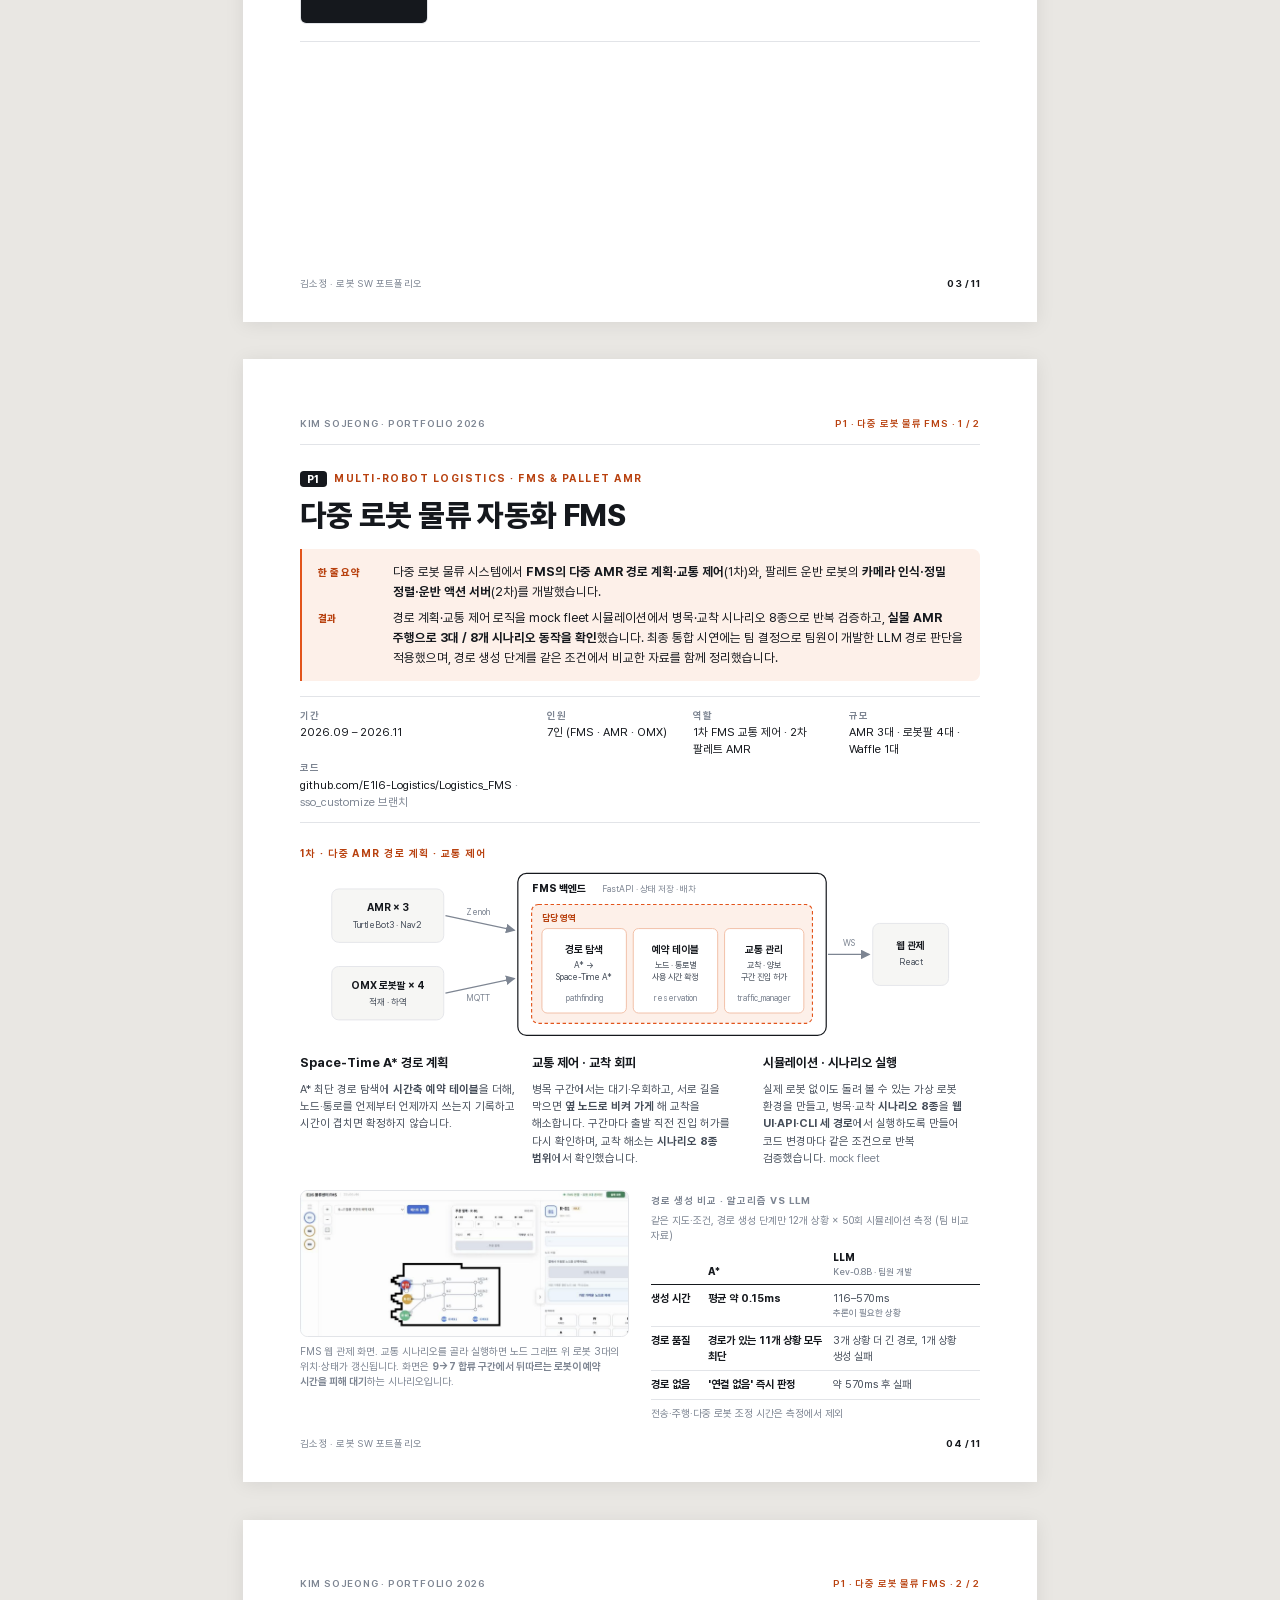
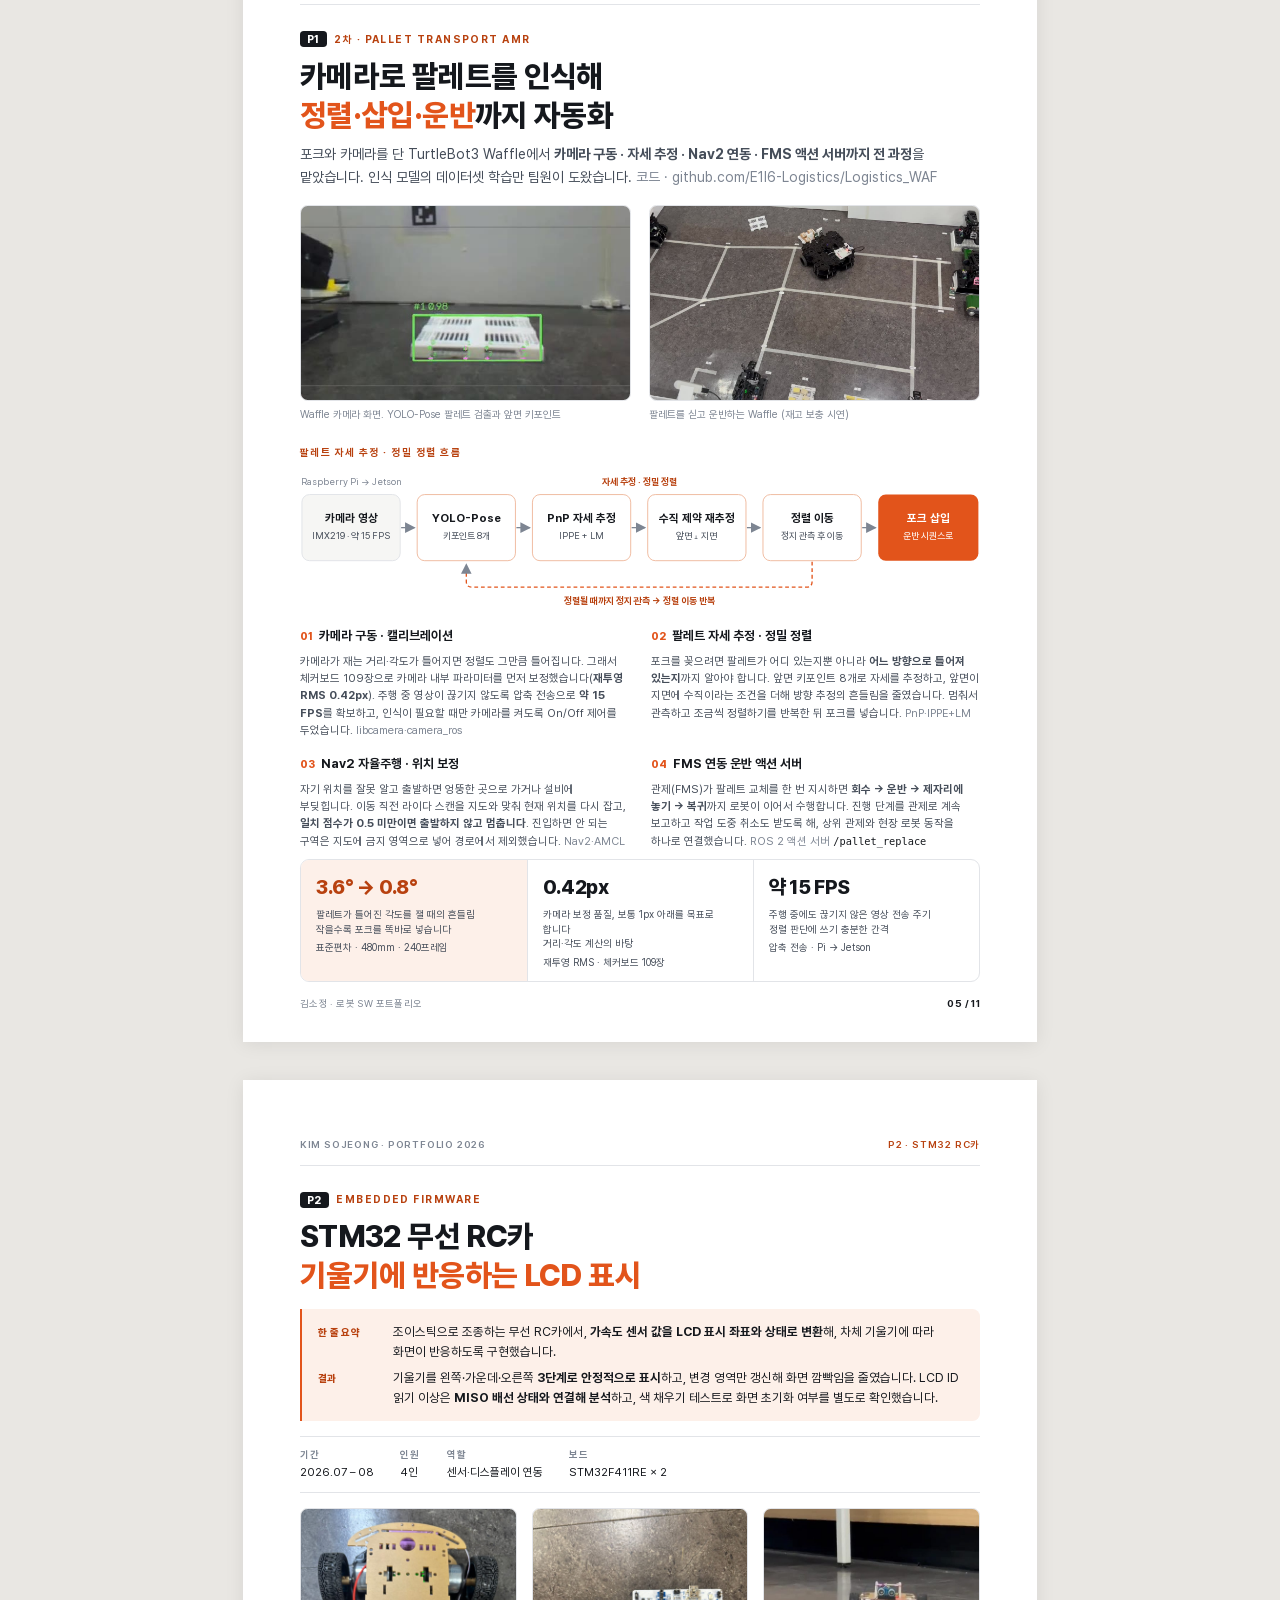
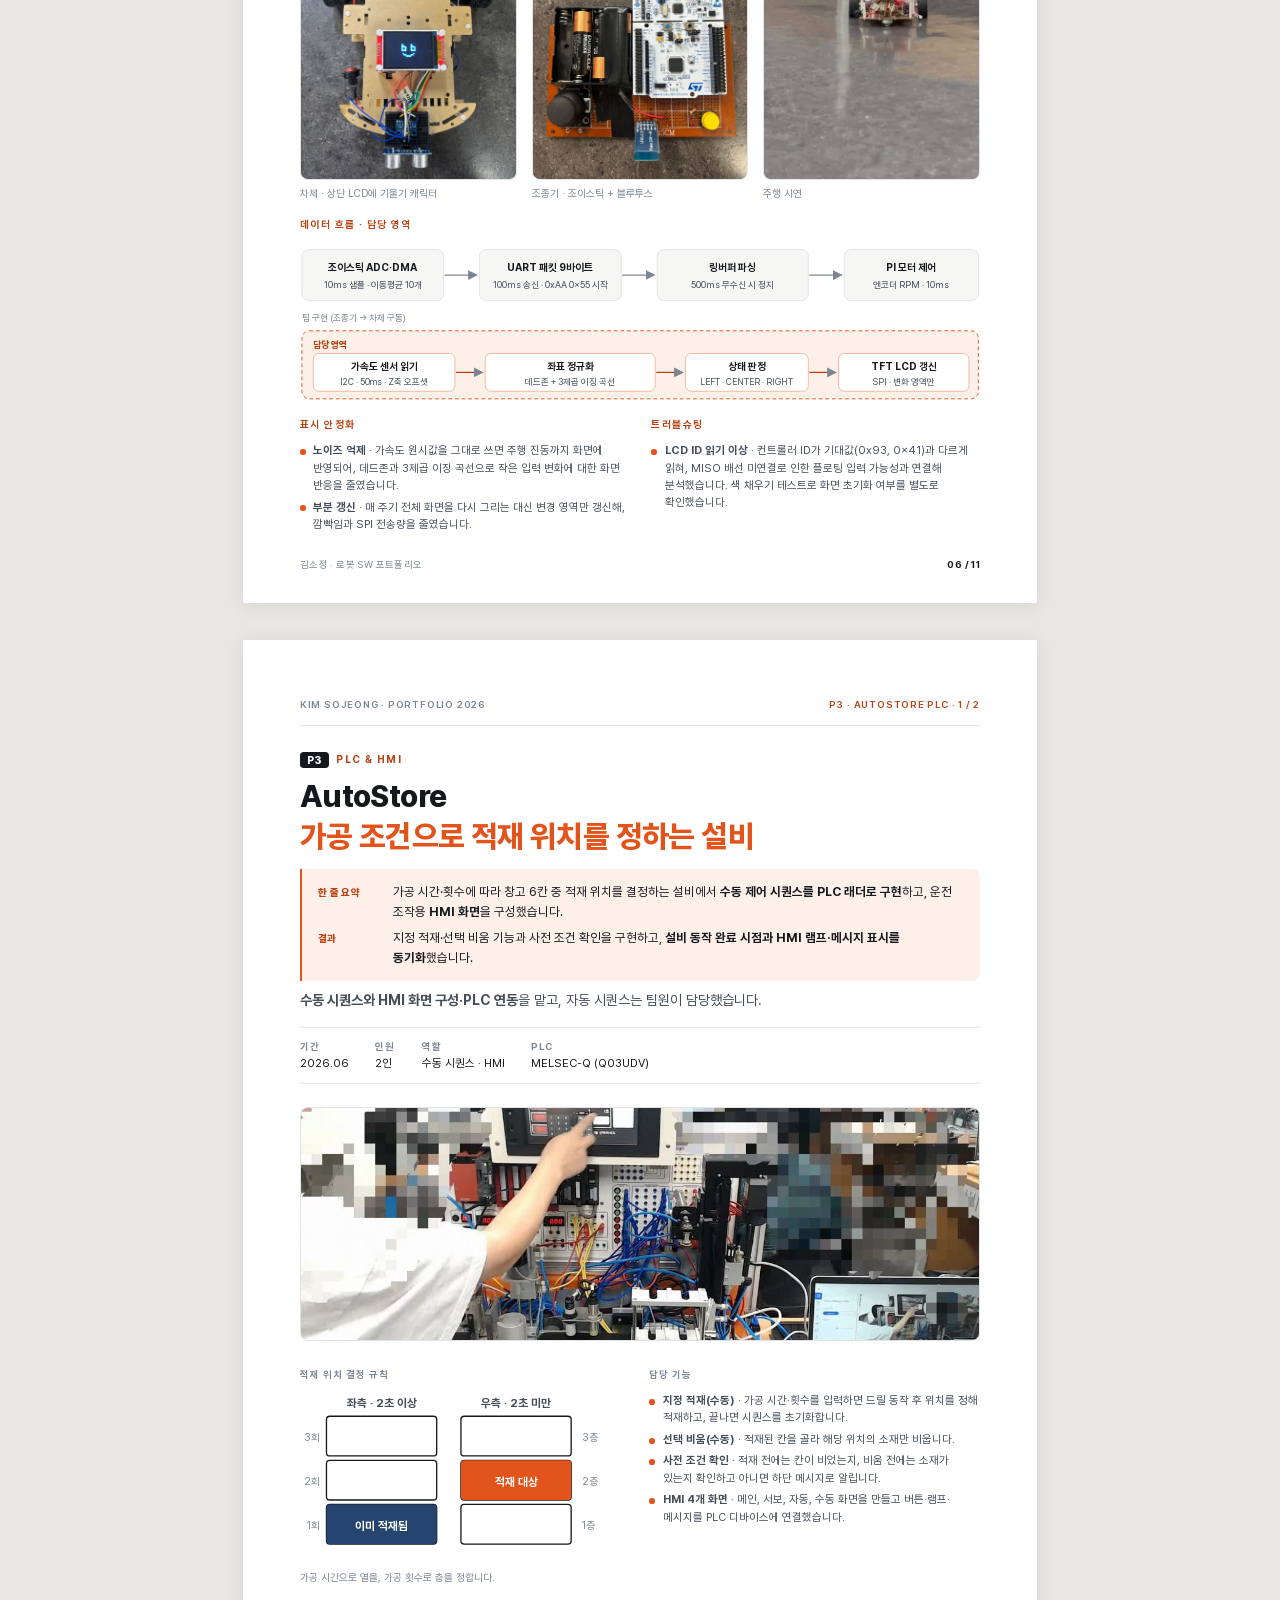
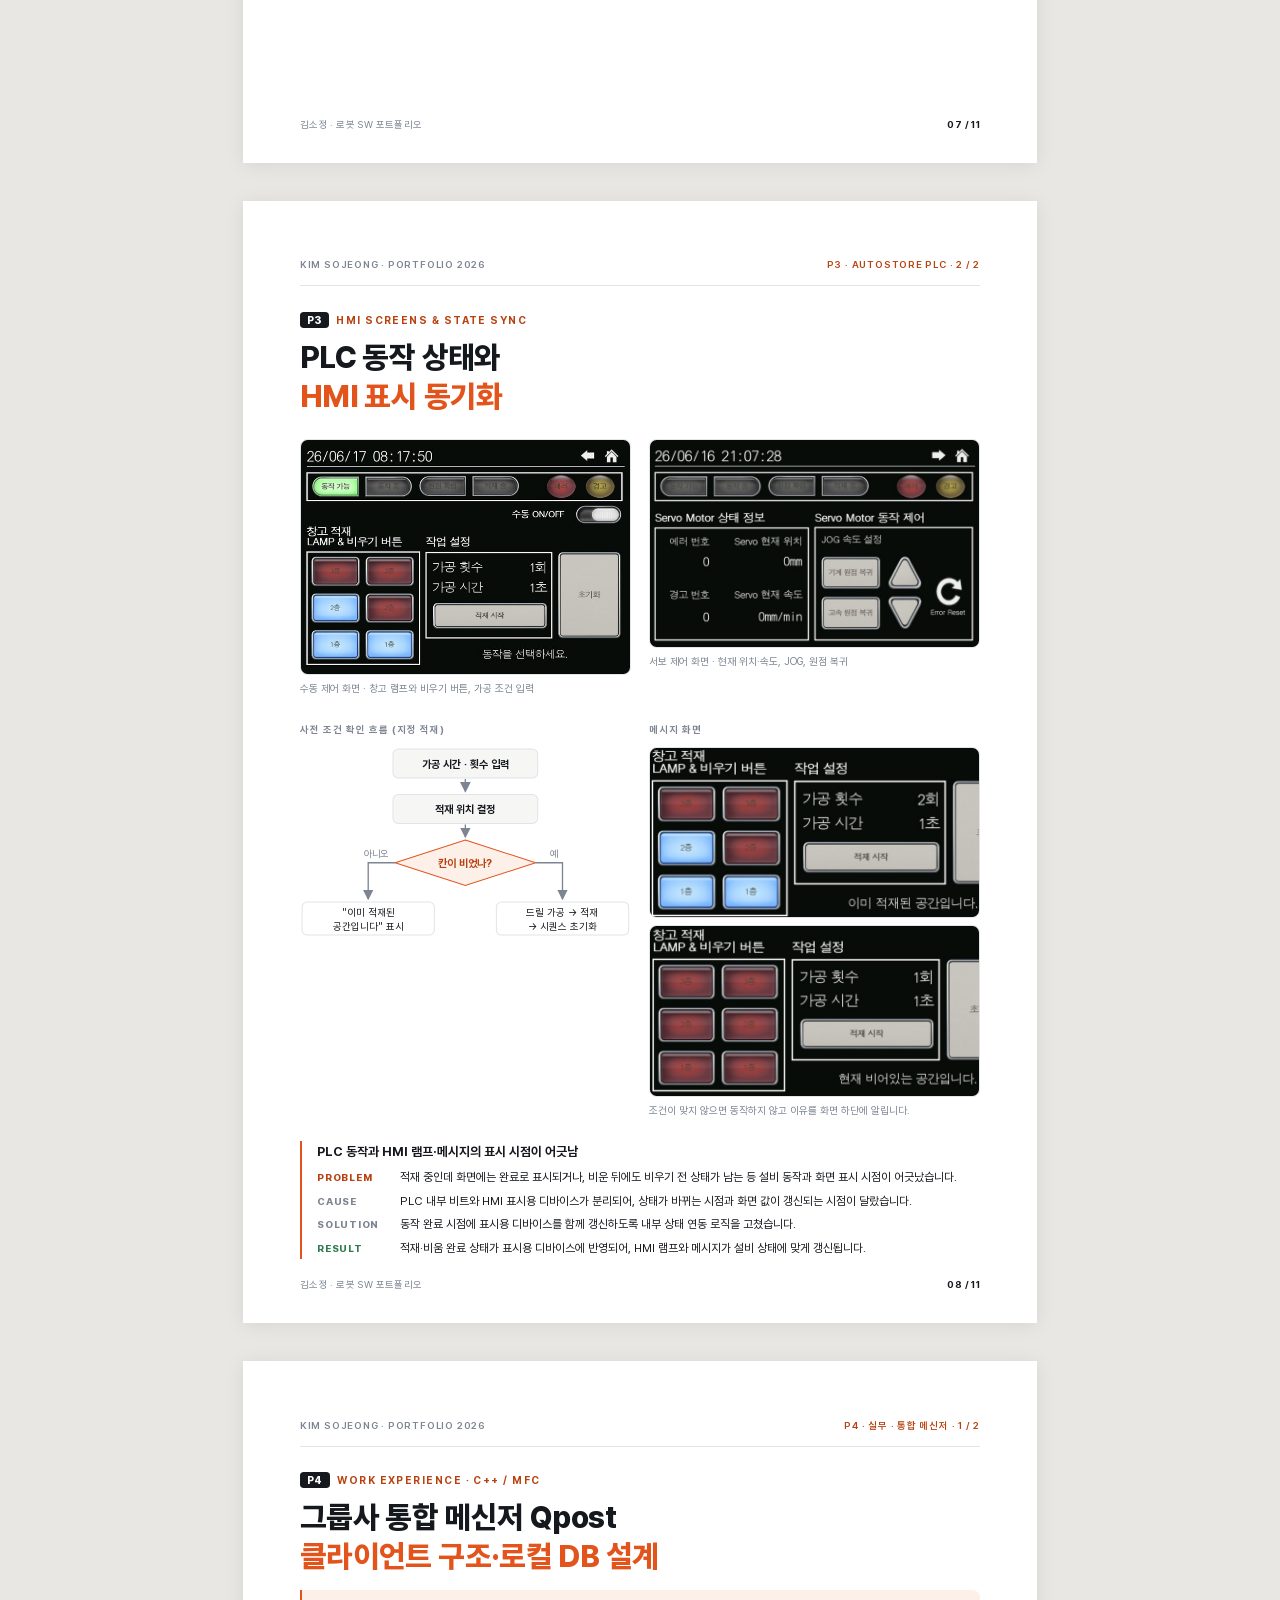
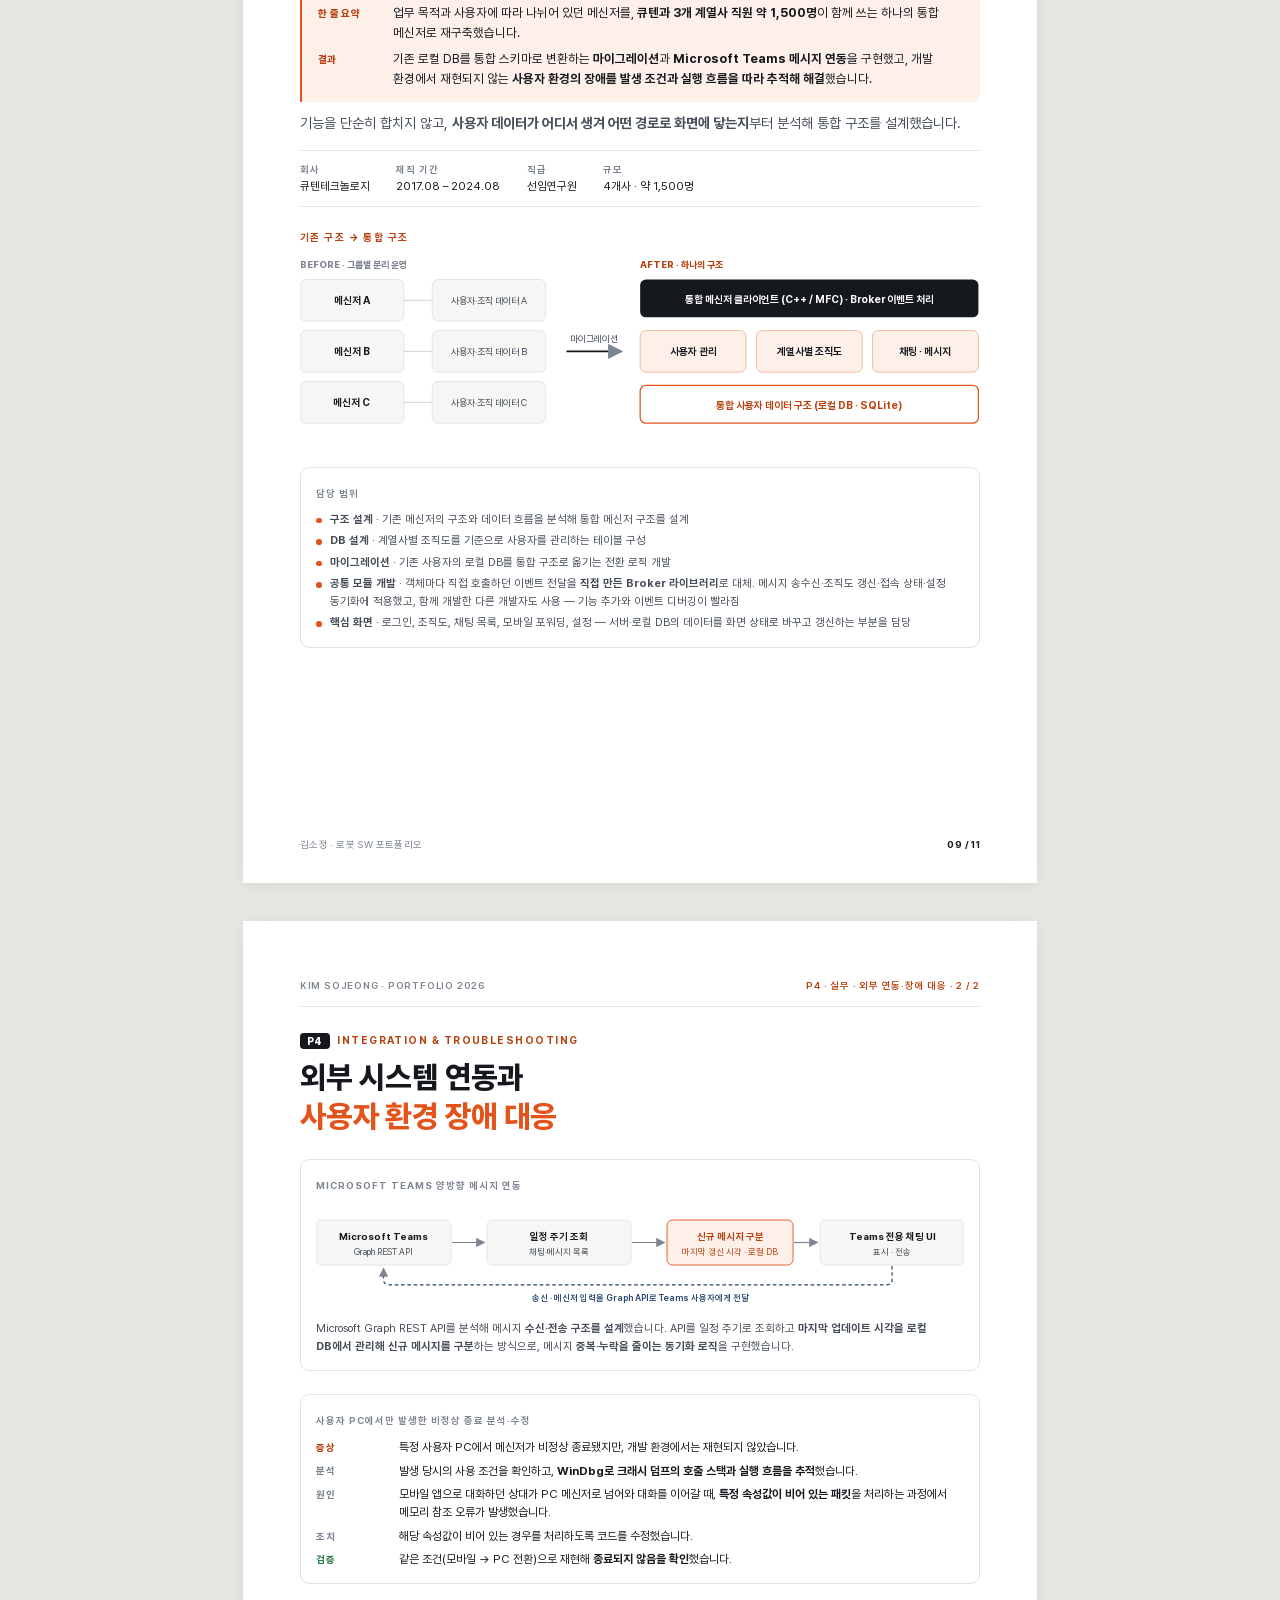
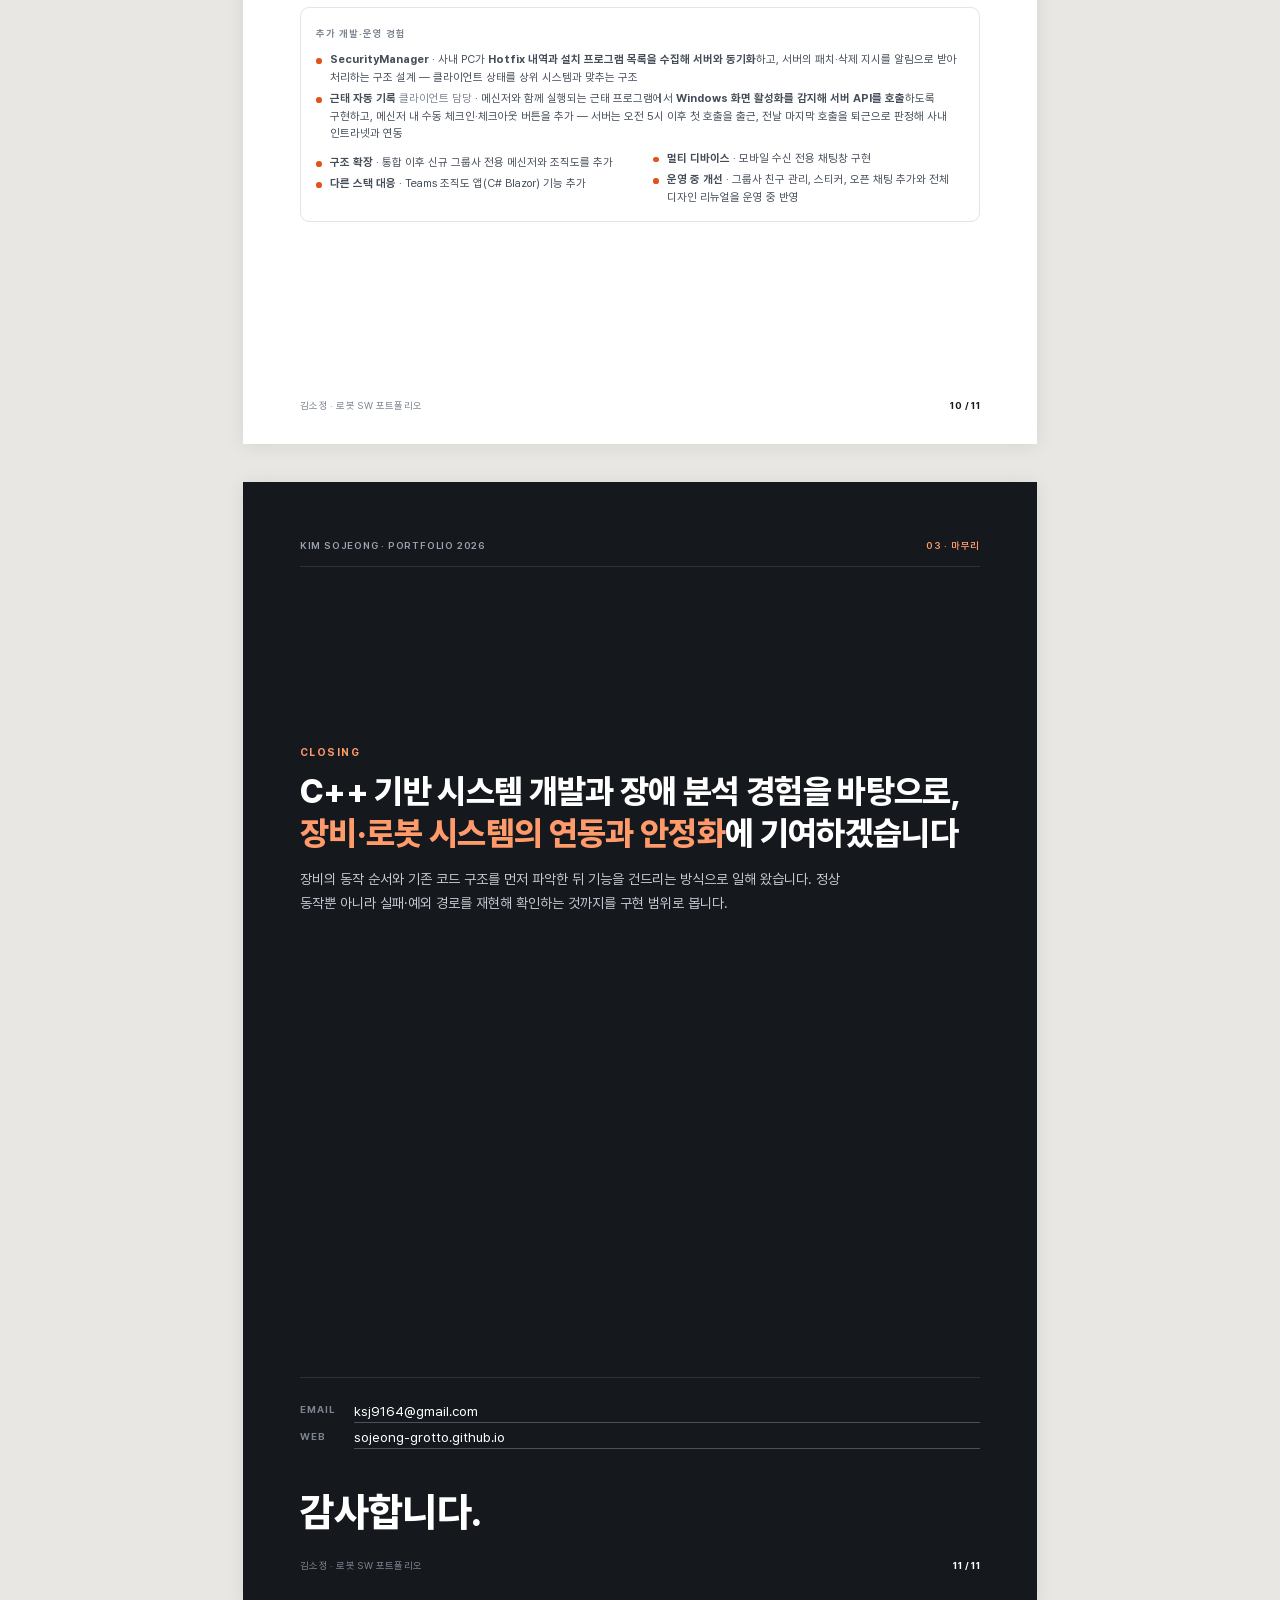
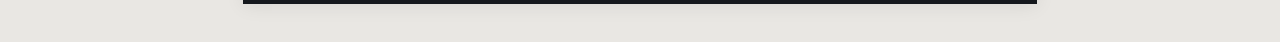
==== commit a7b1a43b: "기술 역량 02 태그 Visual Studio → Visual C++" ====
--- a/print.html
+++ b/print.html
@@ -138,7 +138,7 @@
         <div class="cxe">근거 · <b>P4</b> · <b>P2</b> · <b>P1</b></div>
       </div>
       <div class="cxr">
-        <div class="cxk"><span>Windows</span><span>MFC</span><span>Visual Studio</span><span>WinDbg</span></div>
+        <div class="cxk"><span>Windows</span><span>MFC</span><span>Visual C++</span><span>WinDbg</span></div>
         <ul class="dots"><li>WinDbg 크래시 덤프·호출 스택 분석으로 재현되지 않는 사용자 환경 장애를 추적·해결</li><li>LCD ID 읽기 이상을 배선 상태와 연결해 분석하고 화면 출력으로 초기화를 별도 검증</li><li>주요 동작을 <b>테스트 코드로 고정</b>해 코드를 고친 뒤 같은 기준으로 회귀 확인 — 팔레트 정렬·자세 추정 테스트 4종, 교통 시나리오 8종</li></ul>
       </div>
     </div>
